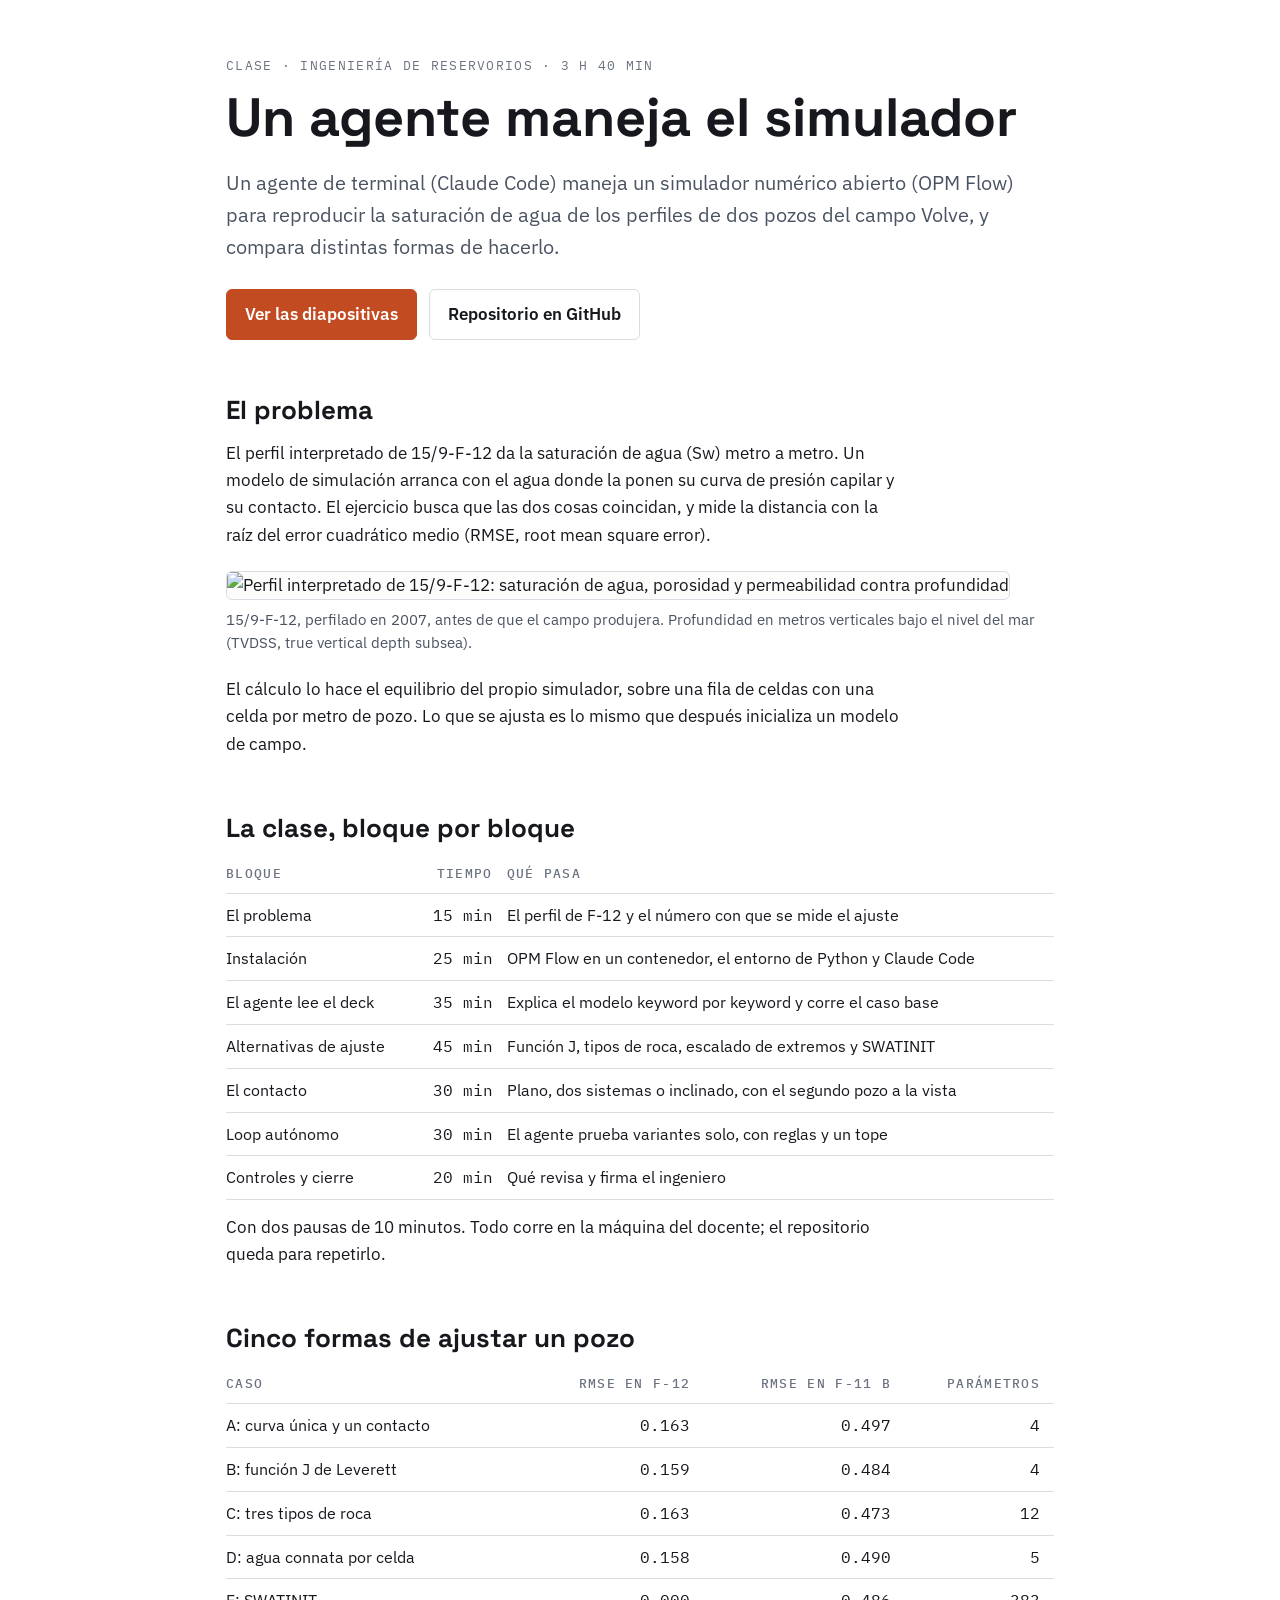
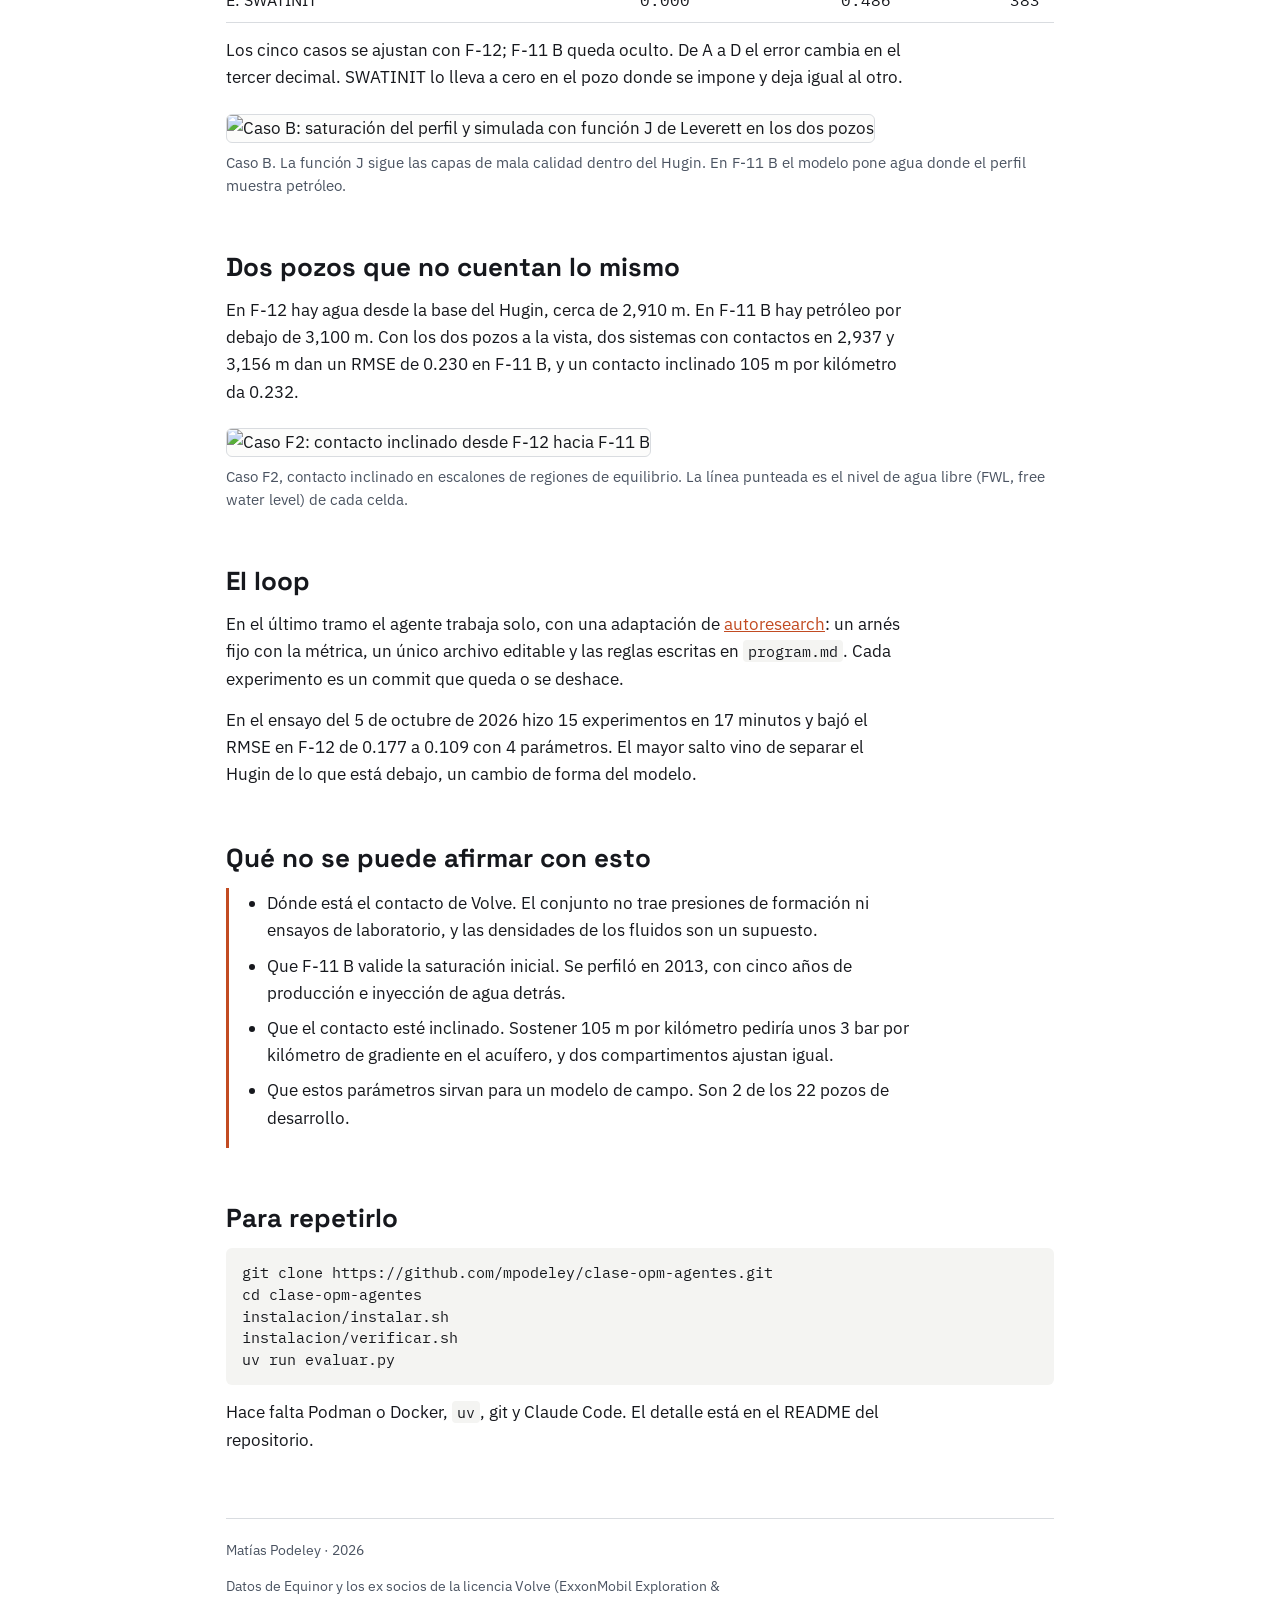
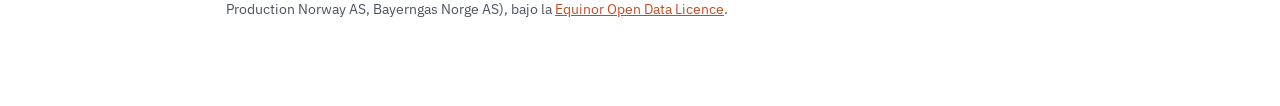
==== web/index.html @ b0672e49 "Class material: fitting initial water saturation in OPM Flow with an agent Pipeline (logs -> deck ->" ====
<!doctype html>
<html lang="es">
<head>
<meta charset="utf-8">
<meta name="viewport" content="width=device-width, initial-scale=1">
<title>Simulación numérica con agentes — OPM Flow sobre Volve</title>
<meta name="description" content="Clase de 3 h 40 min para ingenieros de reservorios: un agente de terminal maneja OPM Flow para reproducir la saturación de agua de dos pozos de Volve.">
<link rel="preconnect" href="https://fonts.googleapis.com">
<link rel="preconnect" href="https://fonts.gstatic.com" crossorigin>
<link href="https://fonts.googleapis.com/css2?family=IBM+Plex+Mono:wght@400;500&family=IBM+Plex+Sans:wght@400;600&family=Space+Grotesk:wght@500;700&display=swap" rel="stylesheet">
<style>
:root {
  --bg: #ffffff; --panel: #f4f4f2; --border: #d9dce0; --text: #16181d; --muted: #4a5361;
  --faint: #6b7280; --primary: #c24b22; --blue: #1f6a9b;
}
@media (prefers-color-scheme: dark) {
  :root:not([data-theme="light"]) {
    --bg: #0f1012; --panel: #1a1c20; --border: #2c3036; --text: #f4f4f2; --muted: #b4bac4;
    --faint: #8a919c; --primary: #ff9576; --blue: #7db8de;
  }
}
* { box-sizing: border-box; }
body { margin: 0; background: var(--bg); color: var(--text); font: 17px/1.6 "IBM Plex Sans", system-ui, sans-serif; }
main { max-width: 860px; margin: 0 auto; padding: 56px 16px 72px; }
h1, h2 { font-family: "Space Grotesk", system-ui, sans-serif; line-height: 1.15; }
h1 { font-size: clamp(34px, 6vw, 54px); margin: 10px 0 18px; }
h2 { font-size: 26px; margin: 56px 0 14px; }
p { margin: 0 0 14px; max-width: 68ch; }
a { color: var(--primary); }
.kicker, th, .meta { font-family: "IBM Plex Mono", monospace; font-size: 13px; letter-spacing: 0.1em; text-transform: uppercase; color: var(--faint); }
.lead { font-size: 20px; color: var(--muted); }
.actions { display: flex; flex-wrap: wrap; gap: 12px; margin: 26px 0 0; }
.actions a { padding: 11px 18px; border: 1px solid var(--border); border-radius: 6px; text-decoration: none; color: var(--text); font-weight: 600; }
.actions a.main { background: var(--primary); border-color: var(--primary); color: var(--bg); }
.scroll { overflow-x: auto; }
table { border-collapse: collapse; width: 100%; font-size: 15.5px; margin: 6px 0 14px; }
th { text-align: left; font-weight: 500; padding: 0 14px 8px 0; border-bottom: 1px solid var(--border); white-space: nowrap; }
td { padding: 9px 14px 9px 0; border-bottom: 1px solid var(--border); vertical-align: top; }
td.n, th.n { text-align: right; font-family: "IBM Plex Mono", monospace; font-variant-numeric: tabular-nums; }
figure { margin: 22px 0; }
figure img { width: 100%; height: auto; border: 1px solid var(--border); border-radius: 6px; background: #fcfcfb; }
figcaption { font-size: 14.5px; color: var(--muted); margin-top: 8px; }
ul { padding-left: 20px; margin: 0 0 14px; max-width: 68ch; }
li { margin-bottom: 8px; }
code { font-family: "IBM Plex Mono", monospace; font-size: 0.9em; background: var(--panel); padding: 1px 5px; border-radius: 4px; }
pre { background: var(--panel); padding: 14px 16px; border-radius: 6px; overflow-x: auto; font: 14.5px/1.5 "IBM Plex Mono", monospace; }
.limit { border-left: 3px solid var(--primary); padding: 2px 0 2px 18px; }
footer { margin-top: 64px; padding-top: 20px; border-top: 1px solid var(--border); font-size: 14px; color: var(--muted); }
</style>
</head>
<body>
<main>
  <div class="kicker">Clase · ingeniería de reservorios · 3 h 40 min</div>
  <h1>Un agente maneja el simulador</h1>
  <p class="lead">Un agente de terminal (Claude Code) maneja un simulador numérico abierto (OPM Flow) para reproducir la saturación de agua de los perfiles de dos pozos del campo Volve, y compara distintas formas de hacerlo.</p>
  <div class="actions">
    <a class="main" href="clase.html">Ver las diapositivas</a>
    <a href="https://github.com/mpodeley/clase-opm-agentes">Repositorio en GitHub</a>
  </div>

  <h2>El problema</h2>
  <p>El perfil interpretado de 15/9-F-12 da la saturación de agua (Sw) metro a metro. Un modelo de simulación arranca con el agua donde la ponen su curva de presión capilar y su contacto. El ejercicio busca que las dos cosas coincidan, y mide la distancia con la raíz del error cuadrático medio (RMSE, root mean square error).</p>
  <figure>
    <img src="img/perfil-f12.png" alt="Perfil interpretado de 15/9-F-12: saturación de agua, porosidad y permeabilidad contra profundidad">
    <figcaption>15/9-F-12, perfilado en 2007, antes de que el campo produjera. Profundidad en metros verticales bajo el nivel del mar (TVDSS, true vertical depth subsea).</figcaption>
  </figure>
  <p>El cálculo lo hace el equilibrio del propio simulador, sobre una fila de celdas con una celda por metro de pozo. Lo que se ajusta es lo mismo que después inicializa un modelo de campo.</p>

  <h2>La clase, bloque por bloque</h2>
  <div class="scroll">
  <table>
    <tr><th>Bloque</th><th class="n">Tiempo</th><th>Qué pasa</th></tr>
    <tr><td>El problema</td><td class="n">15 min</td><td>El perfil de F-12 y el número con que se mide el ajuste</td></tr>
    <tr><td>Instalación</td><td class="n">25 min</td><td>OPM Flow en un contenedor, el entorno de Python y Claude Code</td></tr>
    <tr><td>El agente lee el deck</td><td class="n">35 min</td><td>Explica el modelo keyword por keyword y corre el caso base</td></tr>
    <tr><td>Alternativas de ajuste</td><td class="n">45 min</td><td>Función J, tipos de roca, escalado de extremos y SWATINIT</td></tr>
    <tr><td>El contacto</td><td class="n">30 min</td><td>Plano, dos sistemas o inclinado, con el segundo pozo a la vista</td></tr>
    <tr><td>Loop autónomo</td><td class="n">30 min</td><td>El agente prueba variantes solo, con reglas y un tope</td></tr>
    <tr><td>Controles y cierre</td><td class="n">20 min</td><td>Qué revisa y firma el ingeniero</td></tr>
  </table>
  </div>
  <p>Con dos pausas de 10 minutos. Todo corre en la máquina del docente; el repositorio queda para repetirlo.</p>

  <h2>Cinco formas de ajustar un pozo</h2>
  <div class="scroll">
  <table>
    <tr><th>Caso</th><th class="n">RMSE en F-12</th><th class="n">RMSE en F-11 B</th><th class="n">Parámetros</th></tr>
    <tr><td>A: curva única y un contacto</td><td class="n">0.163</td><td class="n">0.497</td><td class="n">4</td></tr>
    <tr><td>B: función J de Leverett</td><td class="n">0.159</td><td class="n">0.484</td><td class="n">4</td></tr>
    <tr><td>C: tres tipos de roca</td><td class="n">0.163</td><td class="n">0.473</td><td class="n">12</td></tr>
    <tr><td>D: agua connata por celda</td><td class="n">0.158</td><td class="n">0.490</td><td class="n">5</td></tr>
    <tr><td>E: SWATINIT</td><td class="n">0.000</td><td class="n">0.486</td><td class="n">383</td></tr>
  </table>
  </div>
  <p>Los cinco casos se ajustan con F-12; F-11 B queda oculto. De A a D el error cambia en el tercer decimal. SWATINIT lo lleva a cero en el pozo donde se impone y deja igual al otro.</p>
  <figure>
    <img src="img/caso-b.png" alt="Caso B: saturación del perfil y simulada con función J de Leverett en los dos pozos">
    <figcaption>Caso B. La función J sigue las capas de mala calidad dentro del Hugin. En F-11 B el modelo pone agua donde el perfil muestra petróleo.</figcaption>
  </figure>

  <h2>Dos pozos que no cuentan lo mismo</h2>
  <p>En F-12 hay agua desde la base del Hugin, cerca de 2,910 m. En F-11 B hay petróleo por debajo de 3,100 m. Con los dos pozos a la vista, dos sistemas con contactos en 2,937 y 3,156 m dan un RMSE de 0.230 en F-11 B, y un contacto inclinado 105 m por kilómetro da 0.232.</p>
  <figure>
    <img src="img/caso-f2.png" alt="Caso F2: contacto inclinado desde F-12 hacia F-11 B">
    <figcaption>Caso F2, contacto inclinado en escalones de regiones de equilibrio. La línea punteada es el nivel de agua libre (FWL, free water level) de cada celda.</figcaption>
  </figure>

  <h2>El loop</h2>
  <p>En el último tramo el agente trabaja solo, con una adaptación de <a href="https://github.com/karpathy/autoresearch">autoresearch</a>: un arnés fijo con la métrica, un único archivo editable y las reglas escritas en <code>program.md</code>. Cada experimento es un commit que queda o se deshace.</p>
  <p>En el ensayo del 5 de octubre de 2026 hizo 15 experimentos en 17 minutos y bajó el RMSE en F-12 de 0.177 a 0.109 con 4 parámetros. El mayor salto vino de separar el Hugin de lo que está debajo, un cambio de forma del modelo.</p>

  <h2>Qué no se puede afirmar con esto</h2>
  <div class="limit">
  <ul>
    <li>Dónde está el contacto de Volve. El conjunto no trae presiones de formación ni ensayos de laboratorio, y las densidades de los fluidos son un supuesto.</li>
    <li>Que F-11 B valide la saturación inicial. Se perfiló en 2013, con cinco años de producción e inyección de agua detrás.</li>
    <li>Que el contacto esté inclinado. Sostener 105 m por kilómetro pediría unos 3 bar por kilómetro de gradiente en el acuífero, y dos compartimentos ajustan igual.</li>
    <li>Que estos parámetros sirvan para un modelo de campo. Son 2 de los 22 pozos de desarrollo.</li>
  </ul>
  </div>

  <h2>Para repetirlo</h2>
<pre>git clone https://github.com/mpodeley/clase-opm-agentes.git
cd clase-opm-agentes
instalacion/instalar.sh
instalacion/verificar.sh
uv run evaluar.py</pre>
  <p>Hace falta Podman o Docker, <code>uv</code>, git y Claude Code. El detalle está en el README del repositorio.</p>

  <footer>
    <p>Matías Podeley · 2026</p>
    <p>Datos de Equinor y los ex socios de la licencia Volve (ExxonMobil Exploration &amp; Production Norway AS, Bayerngas Norge AS), bajo la <a href="https://cdn.equinor.com/files/h61q9gi9/global/de6532f6134b9a953f6c41bac47a0c055a3712d3.pdf">Equinor Open Data Licence</a>.</p>
  </footer>
</main>
</body>
</html>
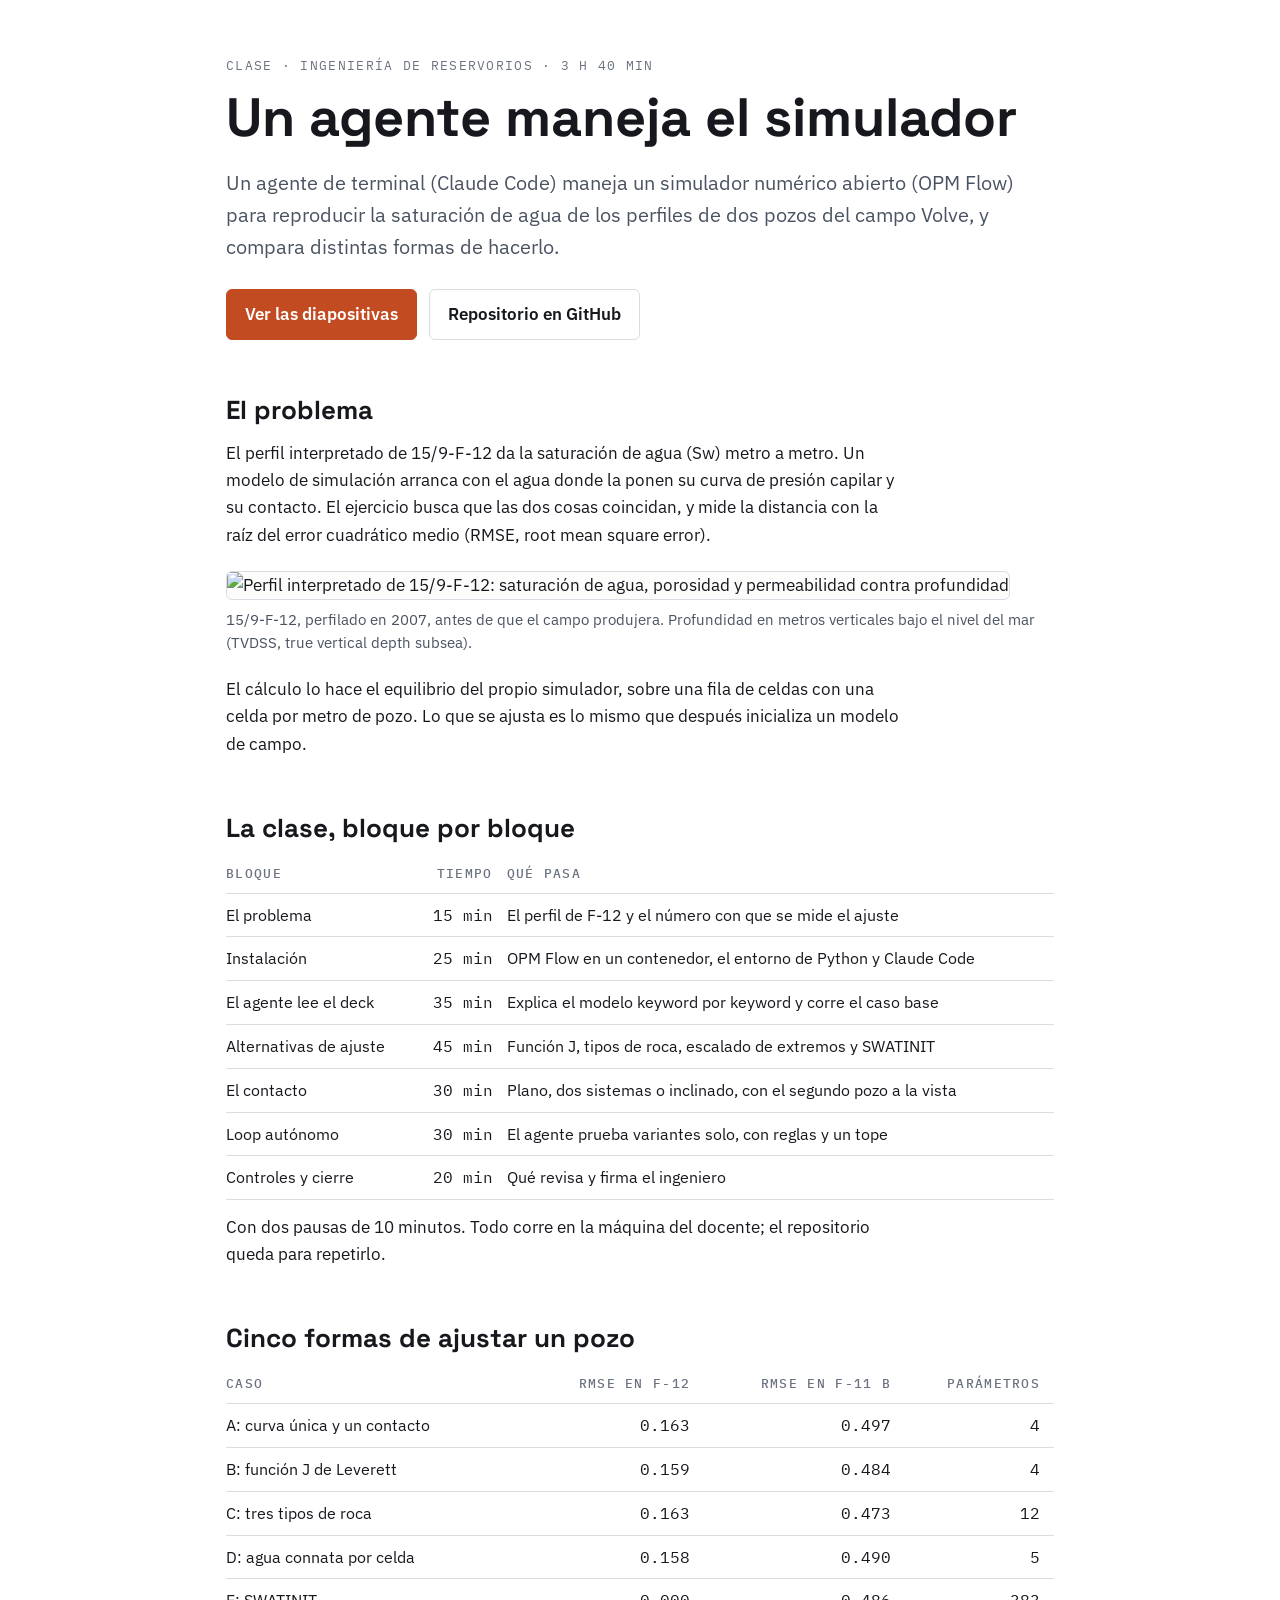
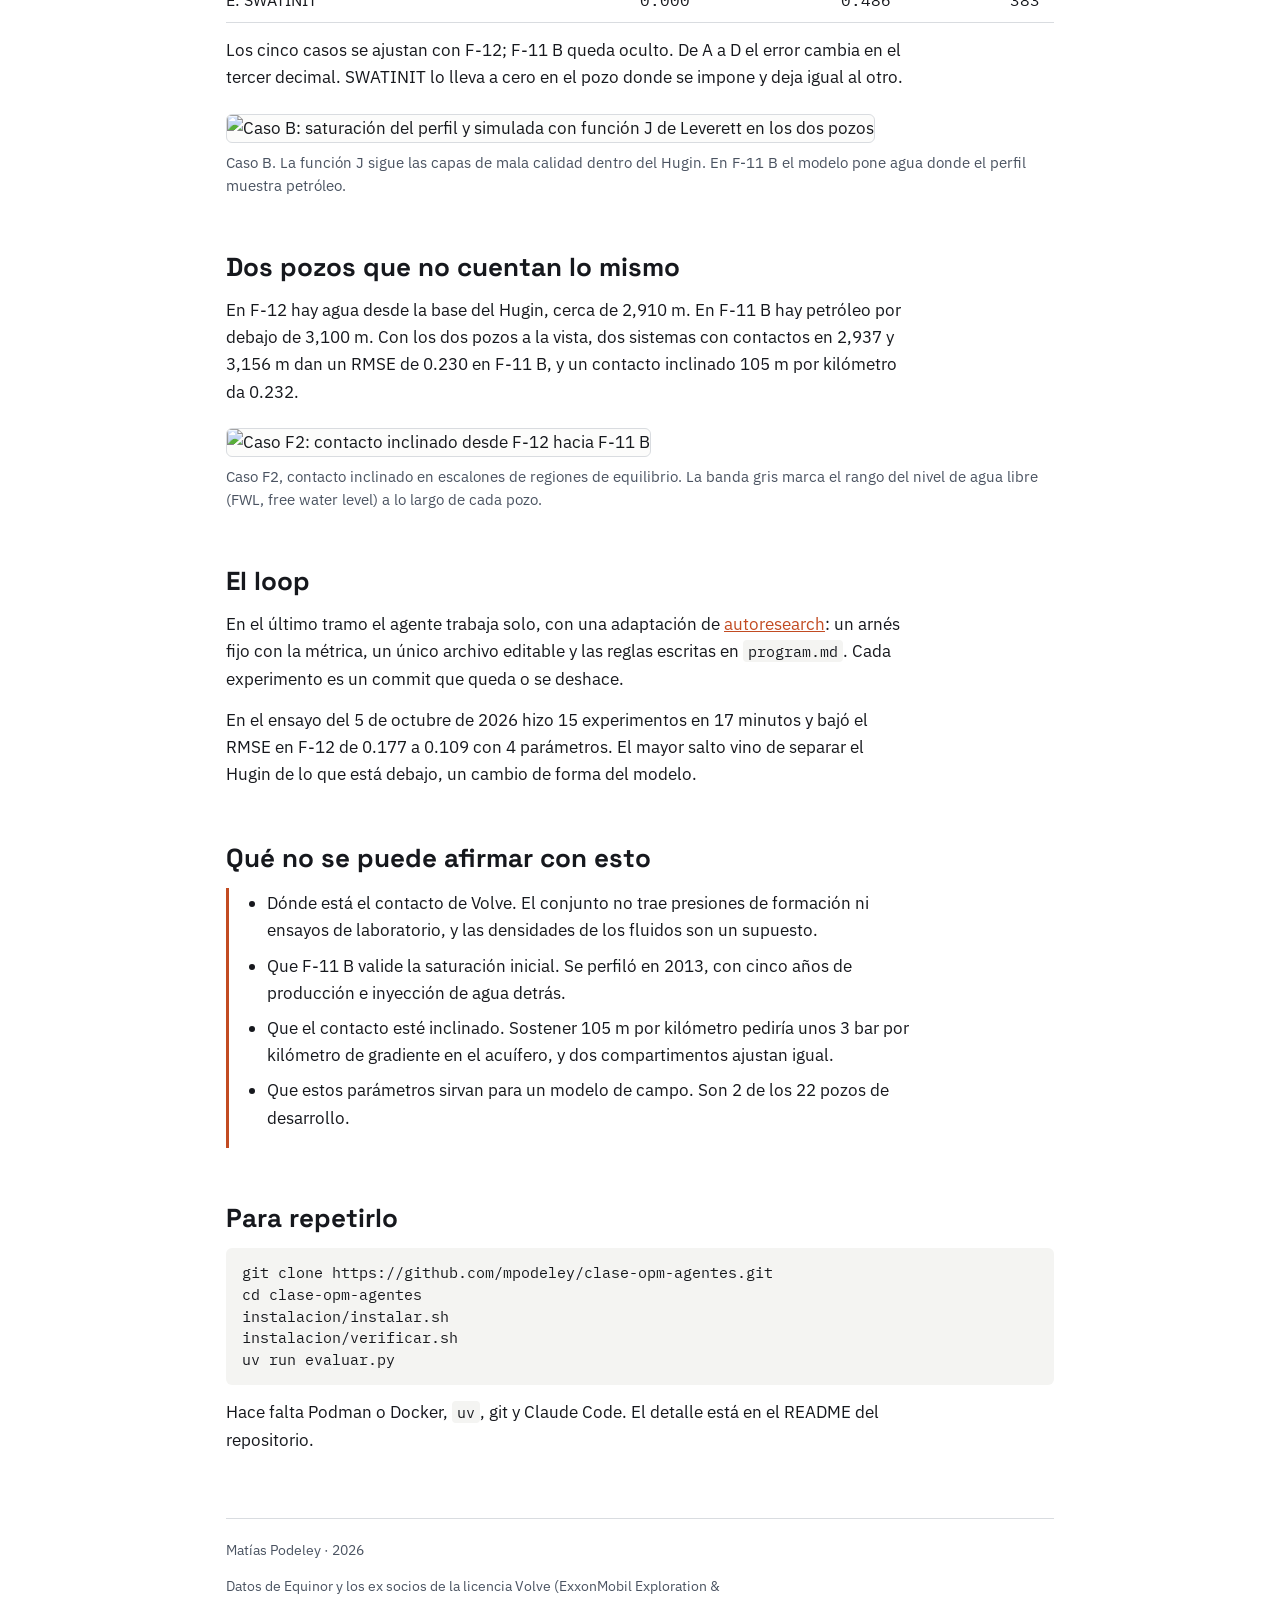
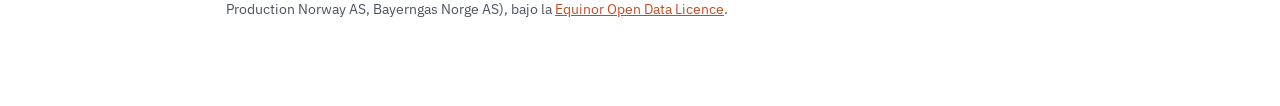
==== commit 3a8138fb: "Plot F-11 B as a vertical depth track, like F-12 Co-Authored-By: Claude Opus 5.5 <noreply@anthropic." ====
--- a/web/index.html
+++ b/web/index.html
@@ -102,7 +102,7 @@
   <p>En F-12 hay agua desde la base del Hugin, cerca de 2,910 m. En F-11 B hay petróleo por debajo de 3,100 m. Con los dos pozos a la vista, dos sistemas con contactos en 2,937 y 3,156 m dan un RMSE de 0.230 en F-11 B, y un contacto inclinado 105 m por kilómetro da 0.232.</p>
   <figure>
     <img src="img/caso-f2.png" alt="Caso F2: contacto inclinado desde F-12 hacia F-11 B">
-    <figcaption>Caso F2, contacto inclinado en escalones de regiones de equilibrio. La línea punteada es el nivel de agua libre (FWL, free water level) de cada celda.</figcaption>
+    <figcaption>Caso F2, contacto inclinado en escalones de regiones de equilibrio. La banda gris marca el rango del nivel de agua libre (FWL, free water level) a lo largo de cada pozo.</figcaption>
   </figure>
 
   <h2>El loop</h2>
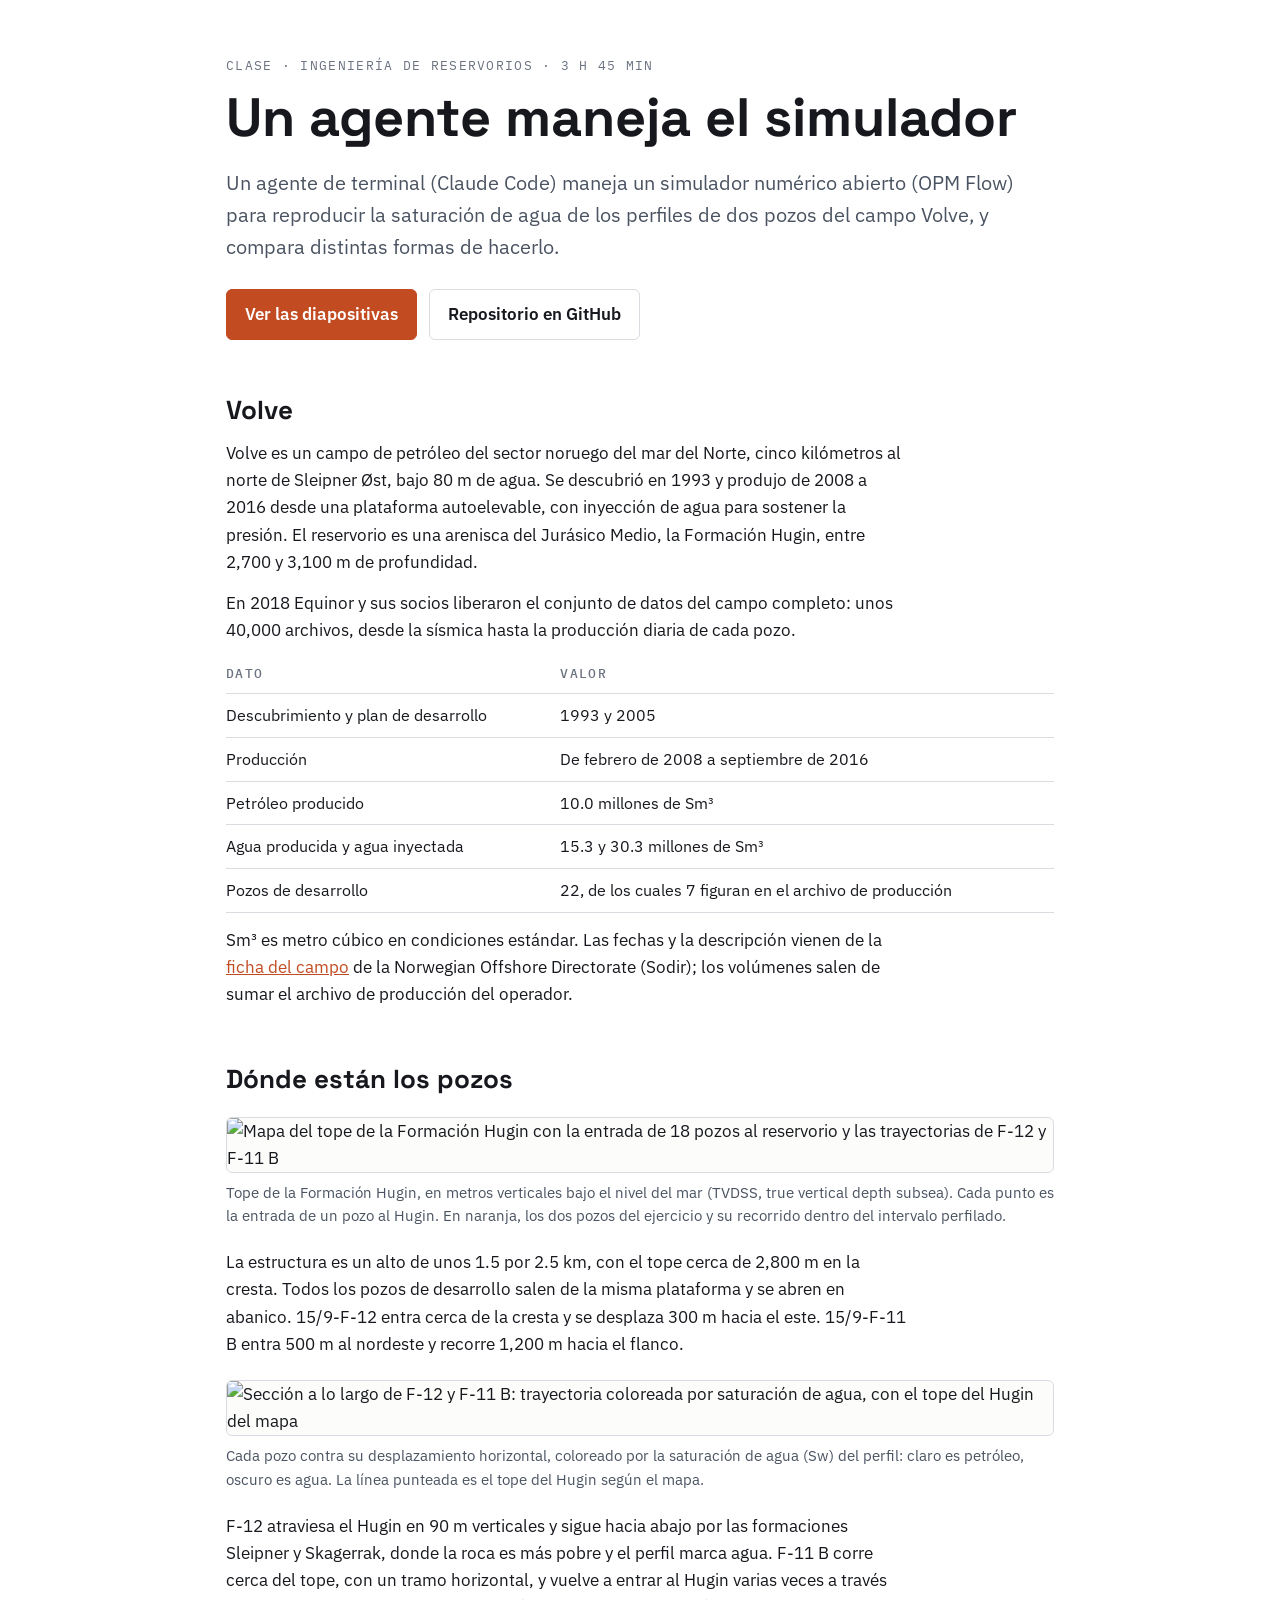
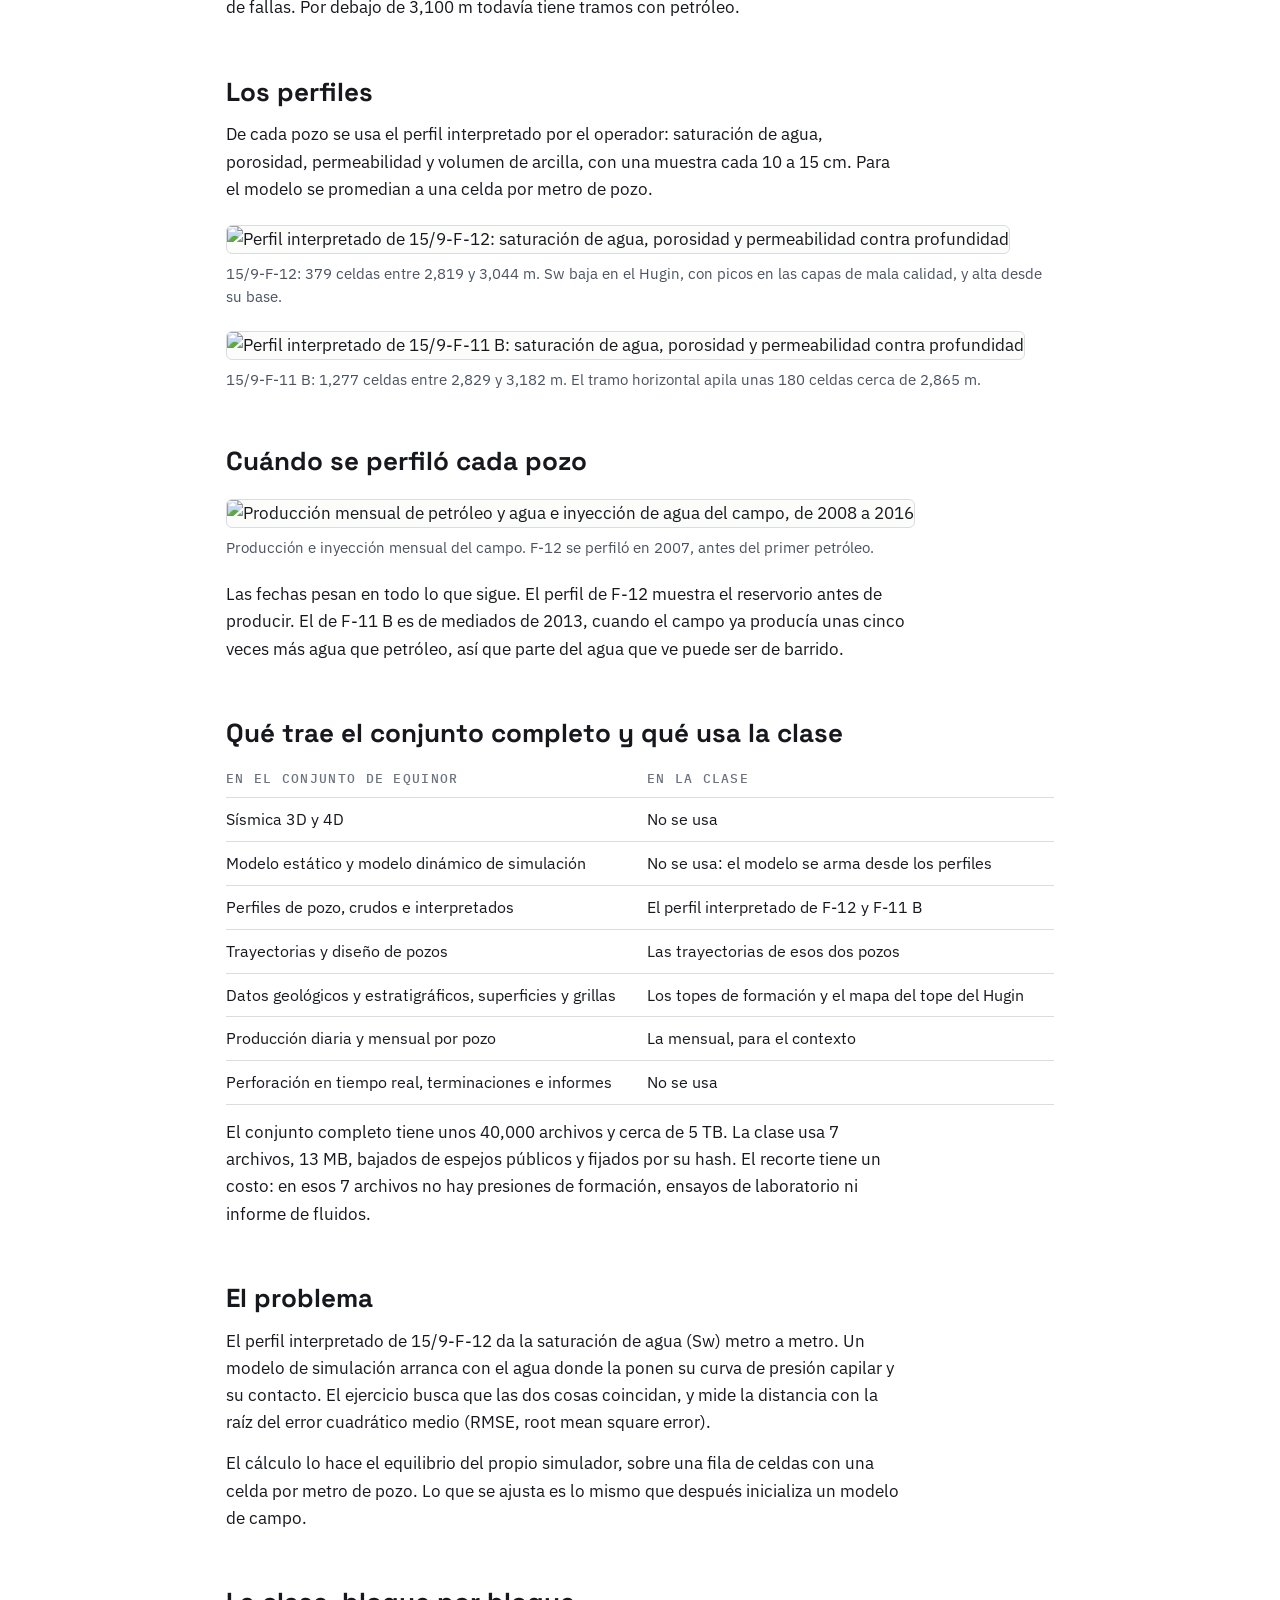
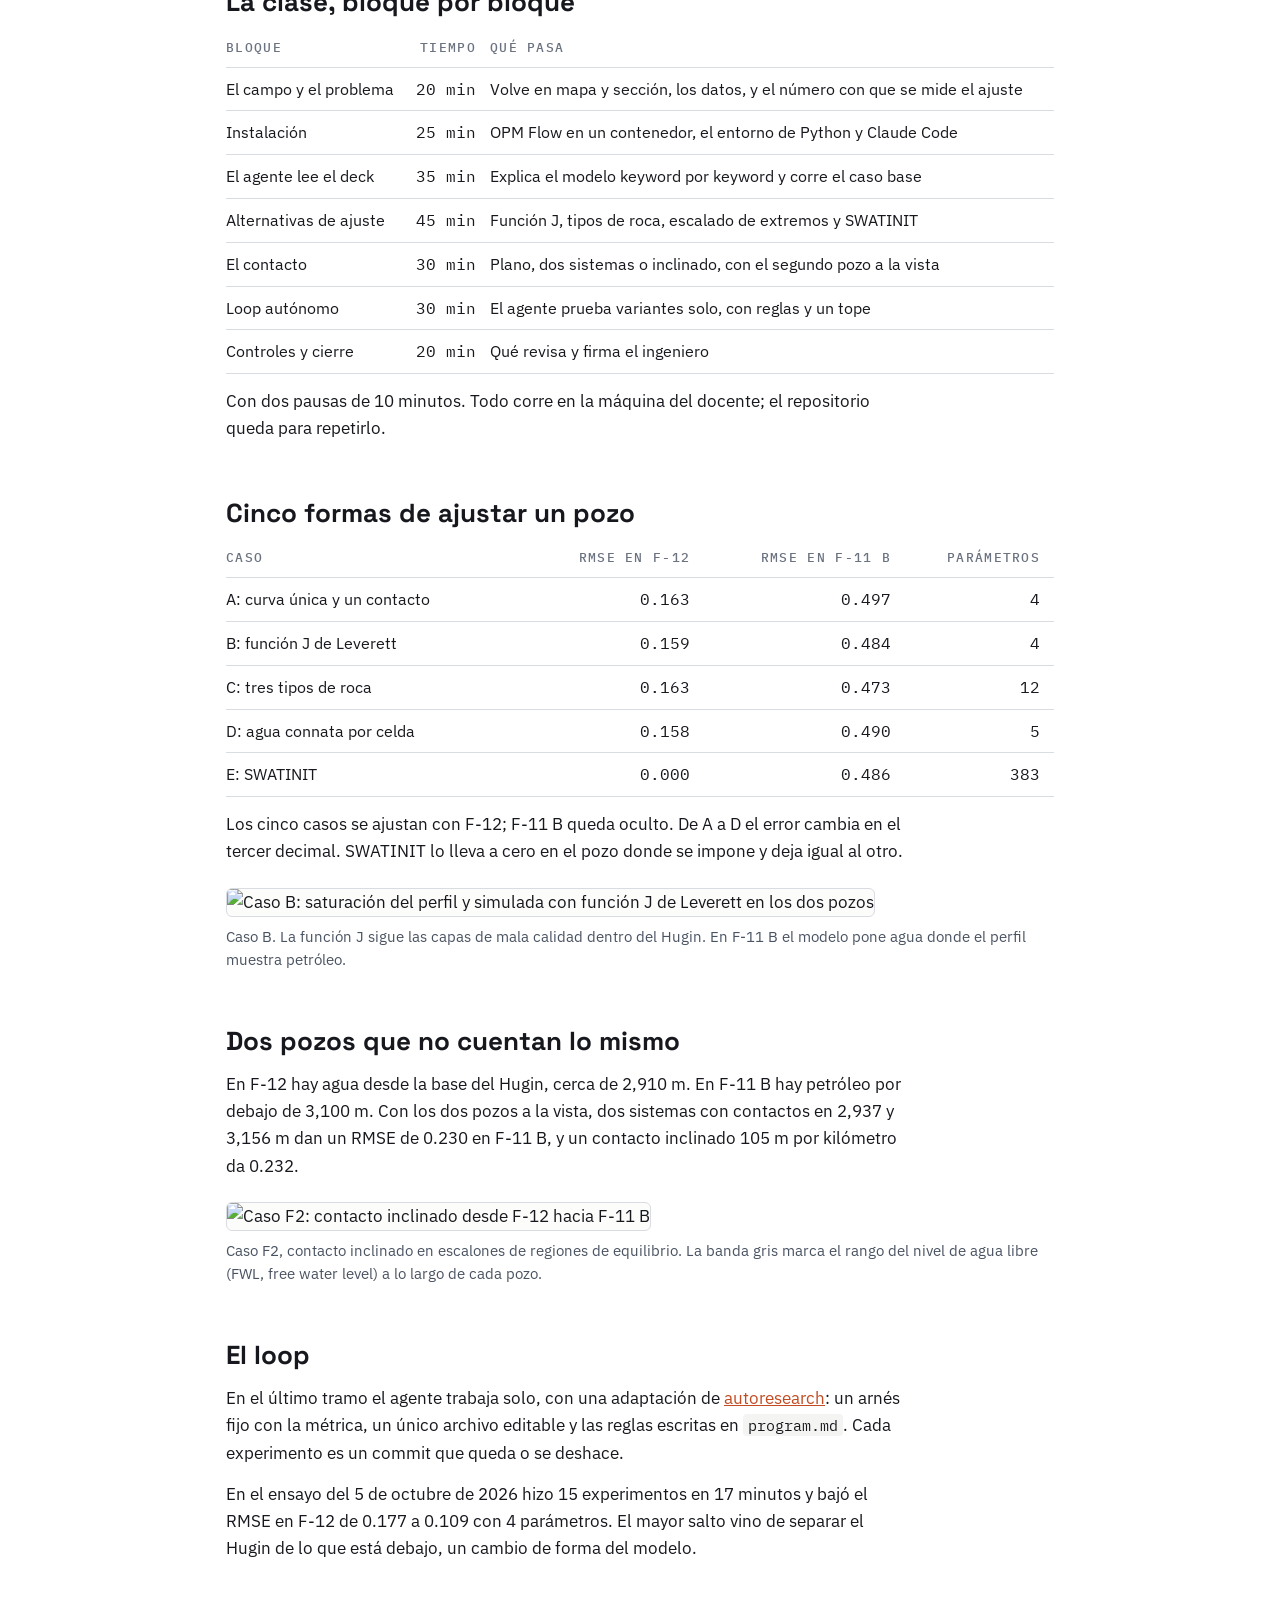
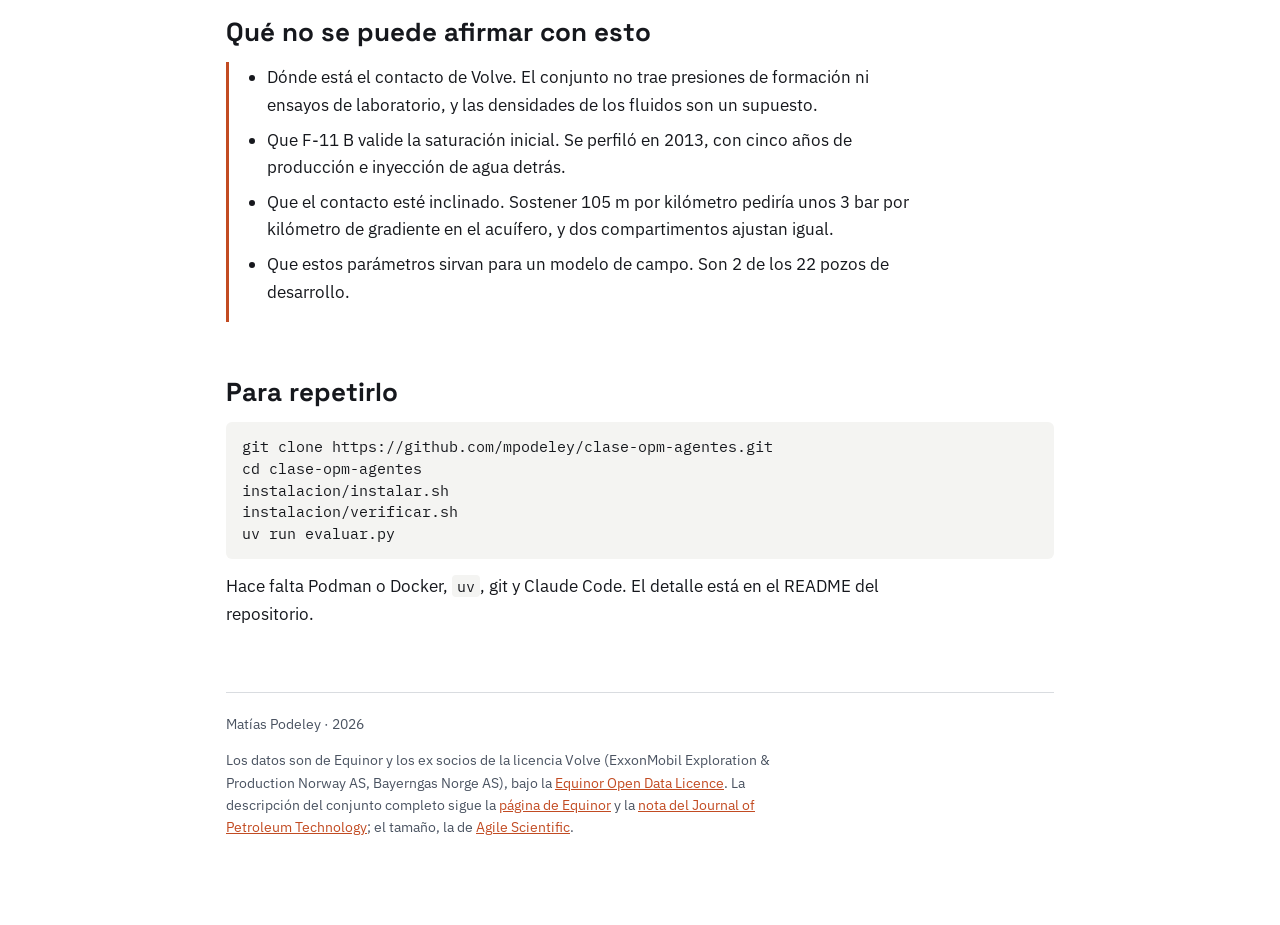
==== commit 69378350: "Add a Volve introduction: map, well sections, logs, production and data inventory Co-Authored-By: Cl" ====
--- a/web/index.html
+++ b/web/index.html
@@ -4,7 +4,7 @@
 <meta charset="utf-8">
 <meta name="viewport" content="width=device-width, initial-scale=1">
 <title>Simulación numérica con agentes — OPM Flow sobre Volve</title>
-<meta name="description" content="Clase de 3 h 40 min para ingenieros de reservorios: un agente de terminal maneja OPM Flow para reproducir la saturación de agua de dos pozos de Volve.">
+<meta name="description" content="Clase de 3 h 45 min para ingenieros de reservorios: un agente de terminal maneja OPM Flow para reproducir la saturación de agua de dos pozos de Volve.">
 <link rel="preconnect" href="https://fonts.googleapis.com">
 <link rel="preconnect" href="https://fonts.gstatic.com" crossorigin>
 <link href="https://fonts.googleapis.com/css2?family=IBM+Plex+Mono:wght@400;500&family=IBM+Plex+Sans:wght@400;600&family=Space+Grotesk:wght@500;700&display=swap" rel="stylesheet">
@@ -50,7 +50,7 @@
 </head>
 <body>
 <main>
-  <div class="kicker">Clase · ingeniería de reservorios · 3 h 40 min</div>
+  <div class="kicker">Clase · ingeniería de reservorios · 3 h 45 min</div>
   <h1>Un agente maneja el simulador</h1>
   <p class="lead">Un agente de terminal (Claude Code) maneja un simulador numérico abierto (OPM Flow) para reproducir la saturación de agua de los perfiles de dos pozos del campo Volve, y compara distintas formas de hacerlo.</p>
   <div class="actions">
@@ -58,19 +58,75 @@
     <a href="https://github.com/mpodeley/clase-opm-agentes">Repositorio en GitHub</a>
   </div>
 
+  <h2>Volve</h2>
+  <p>Volve es un campo de petróleo del sector noruego del mar del Norte, cinco kilómetros al norte de Sleipner Øst, bajo 80 m de agua. Se descubrió en 1993 y produjo de 2008 a 2016 desde una plataforma autoelevable, con inyección de agua para sostener la presión. El reservorio es una arenisca del Jurásico Medio, la Formación Hugin, entre 2,700 y 3,100 m de profundidad.</p>
+  <p>En 2018 Equinor y sus socios liberaron el conjunto de datos del campo completo: unos 40,000 archivos, desde la sísmica hasta la producción diaria de cada pozo.</p>
+  <div class="scroll">
+  <table>
+    <tr><th>Dato</th><th>Valor</th></tr>
+    <tr><td>Descubrimiento y plan de desarrollo</td><td>1993 y 2005</td></tr>
+    <tr><td>Producción</td><td>De febrero de 2008 a septiembre de 2016</td></tr>
+    <tr><td>Petróleo producido</td><td>10.0 millones de Sm³</td></tr>
+    <tr><td>Agua producida y agua inyectada</td><td>15.3 y 30.3 millones de Sm³</td></tr>
+    <tr><td>Pozos de desarrollo</td><td>22, de los cuales 7 figuran en el archivo de producción</td></tr>
+  </table>
+  </div>
+  <p>Sm³ es metro cúbico en condiciones estándar. Las fechas y la descripción vienen de la <a href="https://factpages.sodir.no/en/field/pageview/all/3420717">ficha del campo</a> de la Norwegian Offshore Directorate (Sodir); los volúmenes salen de sumar el archivo de producción del operador.</p>
+
+  <h2>Dónde están los pozos</h2>
+  <figure>
+    <img src="img/mapa-hugin.png" alt="Mapa del tope de la Formación Hugin con la entrada de 18 pozos al reservorio y las trayectorias de F-12 y F-11 B">
+    <figcaption>Tope de la Formación Hugin, en metros verticales bajo el nivel del mar (TVDSS, true vertical depth subsea). Cada punto es la entrada de un pozo al Hugin. En naranja, los dos pozos del ejercicio y su recorrido dentro del intervalo perfilado.</figcaption>
+  </figure>
+  <p>La estructura es un alto de unos 1.5 por 2.5 km, con el tope cerca de 2,800 m en la cresta. Todos los pozos de desarrollo salen de la misma plataforma y se abren en abanico. 15/9-F-12 entra cerca de la cresta y se desplaza 300 m hacia el este. 15/9-F-11 B entra 500 m al nordeste y recorre 1,200 m hacia el flanco.</p>
+  <figure>
+    <img src="img/secciones.png" alt="Sección a lo largo de F-12 y F-11 B: trayectoria coloreada por saturación de agua, con el tope del Hugin del mapa">
+    <figcaption>Cada pozo contra su desplazamiento horizontal, coloreado por la saturación de agua (Sw) del perfil: claro es petróleo, oscuro es agua. La línea punteada es el tope del Hugin según el mapa.</figcaption>
+  </figure>
+  <p>F-12 atraviesa el Hugin en 90 m verticales y sigue hacia abajo por las formaciones Sleipner y Skagerrak, donde la roca es más pobre y el perfil marca agua. F-11 B corre cerca del tope, con un tramo horizontal, y vuelve a entrar al Hugin varias veces a través de fallas. Por debajo de 3,100 m todavía tiene tramos con petróleo.</p>
+
+  <h2>Los perfiles</h2>
+  <p>De cada pozo se usa el perfil interpretado por el operador: saturación de agua, porosidad, permeabilidad y volumen de arcilla, con una muestra cada 10 a 15 cm. Para el modelo se promedian a una celda por metro de pozo.</p>
+  <figure>
+    <img src="img/perfil-f12.png" alt="Perfil interpretado de 15/9-F-12: saturación de agua, porosidad y permeabilidad contra profundidad">
+    <figcaption>15/9-F-12: 379 celdas entre 2,819 y 3,044 m. Sw baja en el Hugin, con picos en las capas de mala calidad, y alta desde su base.</figcaption>
+  </figure>
+  <figure>
+    <img src="img/perfil-f11b.png" alt="Perfil interpretado de 15/9-F-11 B: saturación de agua, porosidad y permeabilidad contra profundidad">
+    <figcaption>15/9-F-11 B: 1,277 celdas entre 2,829 y 3,182 m. El tramo horizontal apila unas 180 celdas cerca de 2,865 m.</figcaption>
+  </figure>
+
+  <h2>Cuándo se perfiló cada pozo</h2>
+  <figure>
+    <img src="img/produccion.png" alt="Producción mensual de petróleo y agua e inyección de agua del campo, de 2008 a 2016">
+    <figcaption>Producción e inyección mensual del campo. F-12 se perfiló en 2007, antes del primer petróleo.</figcaption>
+  </figure>
+  <p>Las fechas pesan en todo lo que sigue. El perfil de F-12 muestra el reservorio antes de producir. El de F-11 B es de mediados de 2013, cuando el campo ya producía unas cinco veces más agua que petróleo, así que parte del agua que ve puede ser de barrido.</p>
+
+  <h2>Qué trae el conjunto completo y qué usa la clase</h2>
+  <div class="scroll">
+  <table>
+    <tr><th>En el conjunto de Equinor</th><th>En la clase</th></tr>
+    <tr><td>Sísmica 3D y 4D</td><td>No se usa</td></tr>
+    <tr><td>Modelo estático y modelo dinámico de simulación</td><td>No se usa: el modelo se arma desde los perfiles</td></tr>
+    <tr><td>Perfiles de pozo, crudos e interpretados</td><td>El perfil interpretado de F-12 y F-11 B</td></tr>
+    <tr><td>Trayectorias y diseño de pozos</td><td>Las trayectorias de esos dos pozos</td></tr>
+    <tr><td>Datos geológicos y estratigráficos, superficies y grillas</td><td>Los topes de formación y el mapa del tope del Hugin</td></tr>
+    <tr><td>Producción diaria y mensual por pozo</td><td>La mensual, para el contexto</td></tr>
+    <tr><td>Perforación en tiempo real, terminaciones e informes</td><td>No se usa</td></tr>
+  </table>
+  </div>
+  <p>El conjunto completo tiene unos 40,000 archivos y cerca de 5 TB. La clase usa 7 archivos, 13 MB, bajados de espejos públicos y fijados por su hash. El recorte tiene un costo: en esos 7 archivos no hay presiones de formación, ensayos de laboratorio ni informe de fluidos.</p>
+
   <h2>El problema</h2>
   <p>El perfil interpretado de 15/9-F-12 da la saturación de agua (Sw) metro a metro. Un modelo de simulación arranca con el agua donde la ponen su curva de presión capilar y su contacto. El ejercicio busca que las dos cosas coincidan, y mide la distancia con la raíz del error cuadrático medio (RMSE, root mean square error).</p>
-  <figure>
-    <img src="img/perfil-f12.png" alt="Perfil interpretado de 15/9-F-12: saturación de agua, porosidad y permeabilidad contra profundidad">
-    <figcaption>15/9-F-12, perfilado en 2007, antes de que el campo produjera. Profundidad en metros verticales bajo el nivel del mar (TVDSS, true vertical depth subsea).</figcaption>
-  </figure>
   <p>El cálculo lo hace el equilibrio del propio simulador, sobre una fila de celdas con una celda por metro de pozo. Lo que se ajusta es lo mismo que después inicializa un modelo de campo.</p>
 
   <h2>La clase, bloque por bloque</h2>
   <div class="scroll">
   <table>
     <tr><th>Bloque</th><th class="n">Tiempo</th><th>Qué pasa</th></tr>
-    <tr><td>El problema</td><td class="n">15 min</td><td>El perfil de F-12 y el número con que se mide el ajuste</td></tr>
+    <tr><td>El campo y el problema</td><td class="n">20 min</td><td>Volve en mapa y sección, los datos, y el número con que se mide el ajuste</td></tr>
     <tr><td>Instalación</td><td class="n">25 min</td><td>OPM Flow en un contenedor, el entorno de Python y Claude Code</td></tr>
     <tr><td>El agente lee el deck</td><td class="n">35 min</td><td>Explica el modelo keyword por keyword y corre el caso base</td></tr>
     <tr><td>Alternativas de ajuste</td><td class="n">45 min</td><td>Función J, tipos de roca, escalado de extremos y SWATINIT</td></tr>
@@ -129,7 +185,7 @@
 
   <footer>
     <p>Matías Podeley · 2026</p>
-    <p>Datos de Equinor y los ex socios de la licencia Volve (ExxonMobil Exploration &amp; Production Norway AS, Bayerngas Norge AS), bajo la <a href="https://cdn.equinor.com/files/h61q9gi9/global/de6532f6134b9a953f6c41bac47a0c055a3712d3.pdf">Equinor Open Data Licence</a>.</p>
+    <p>Los datos son de Equinor y los ex socios de la licencia Volve (ExxonMobil Exploration &amp; Production Norway AS, Bayerngas Norge AS), bajo la <a href="https://cdn.equinor.com/files/h61q9gi9/global/de6532f6134b9a953f6c41bac47a0c055a3712d3.pdf">Equinor Open Data Licence</a>. La descripción del conjunto completo sigue la <a href="https://www.equinor.com/energy/volve-data-sharing">página de Equinor</a> y la <a href="https://jpt.spe.org/equinor-releases-subsurface-and-production-data-ncs-field">nota del Journal of Petroleum Technology</a>; el tamaño, la de <a href="https://agilescientific.com/blog/2018/6/17/big-open-data-or-is-it">Agile Scientific</a>.</p>
   </footer>
 </main>
 </body>
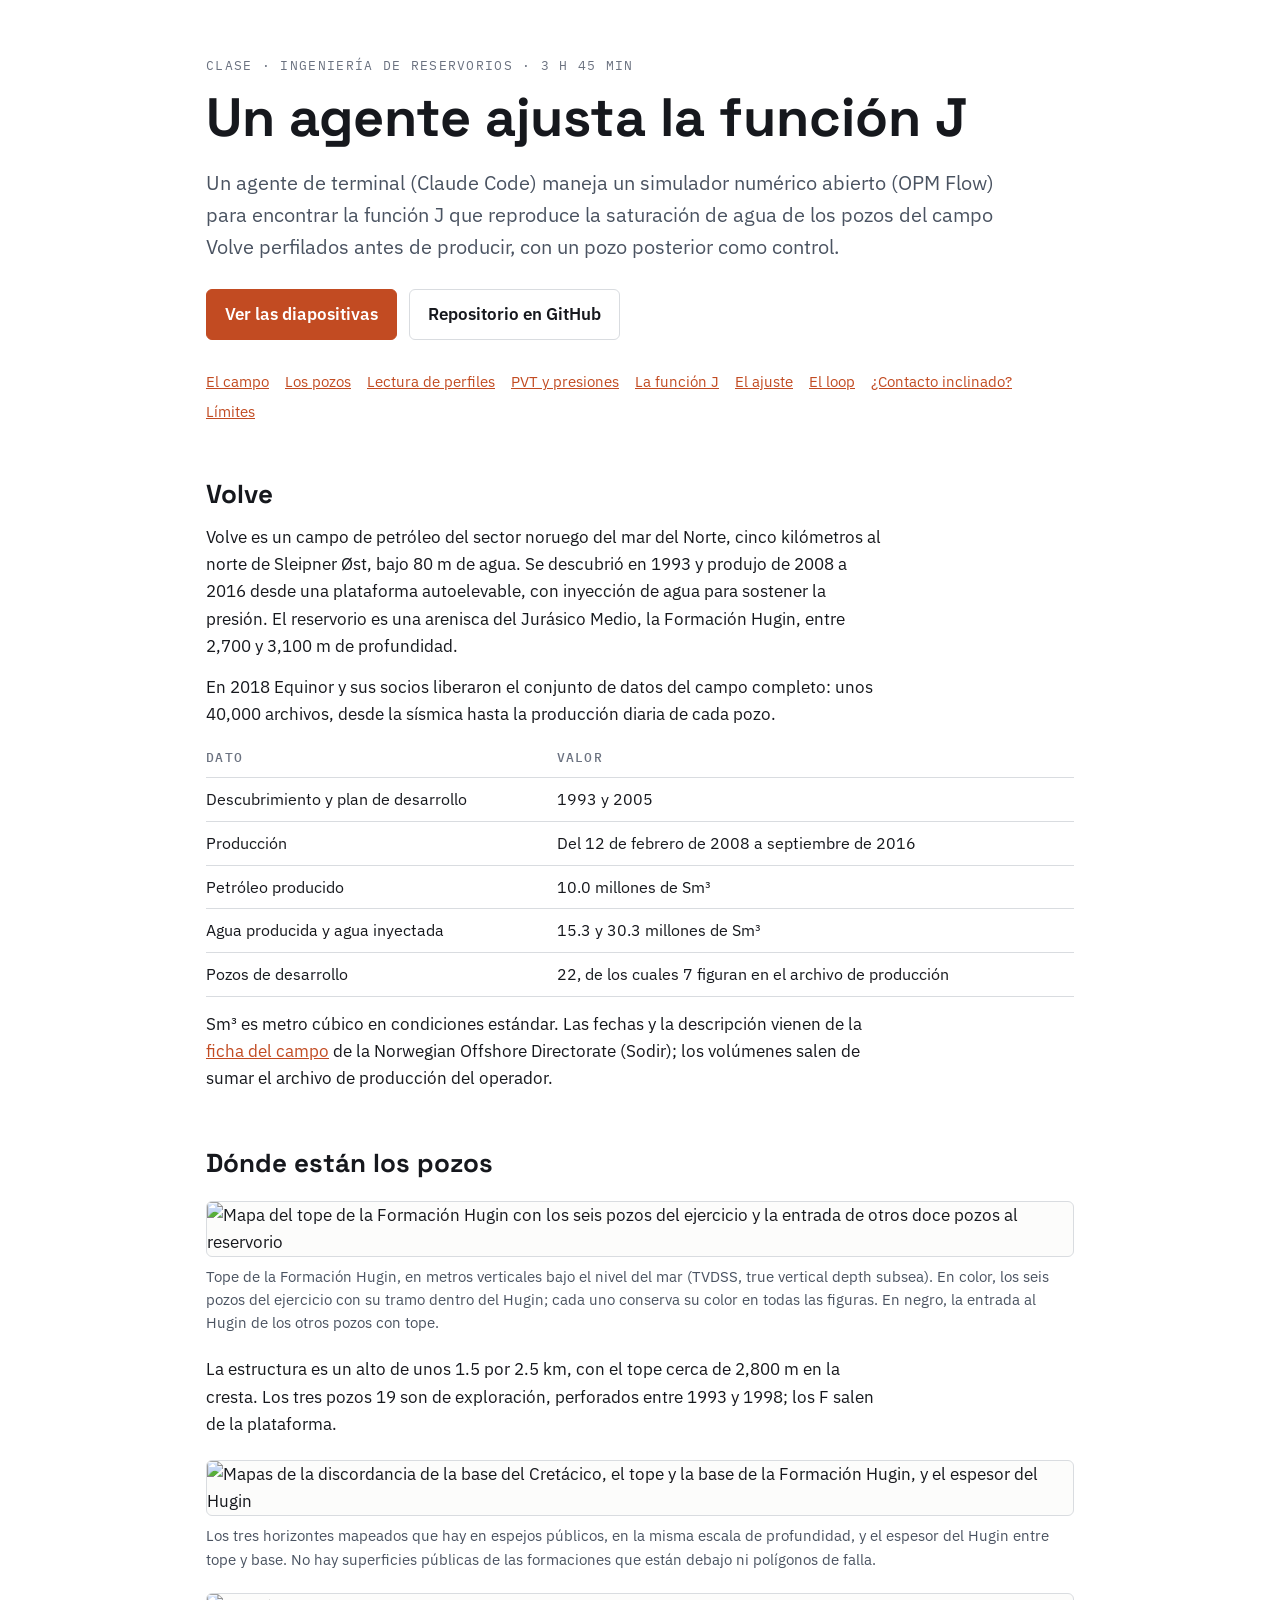
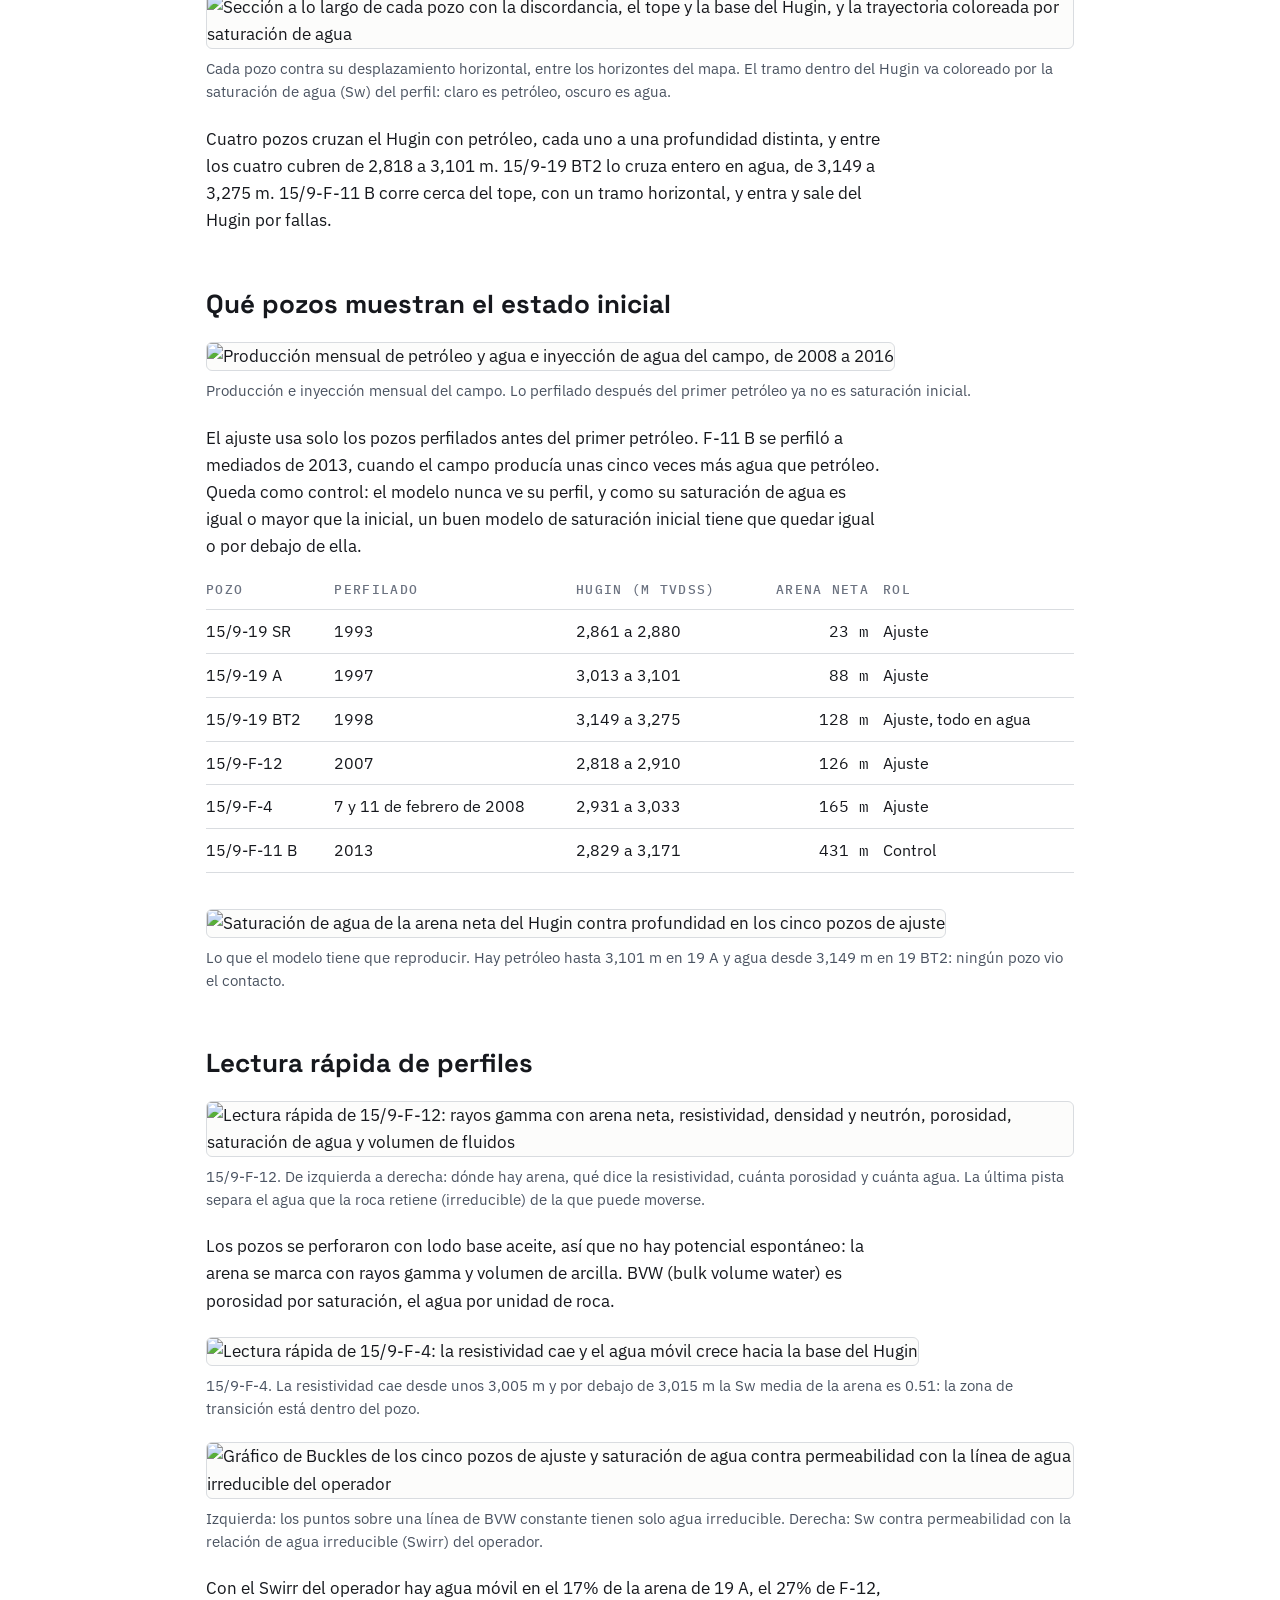
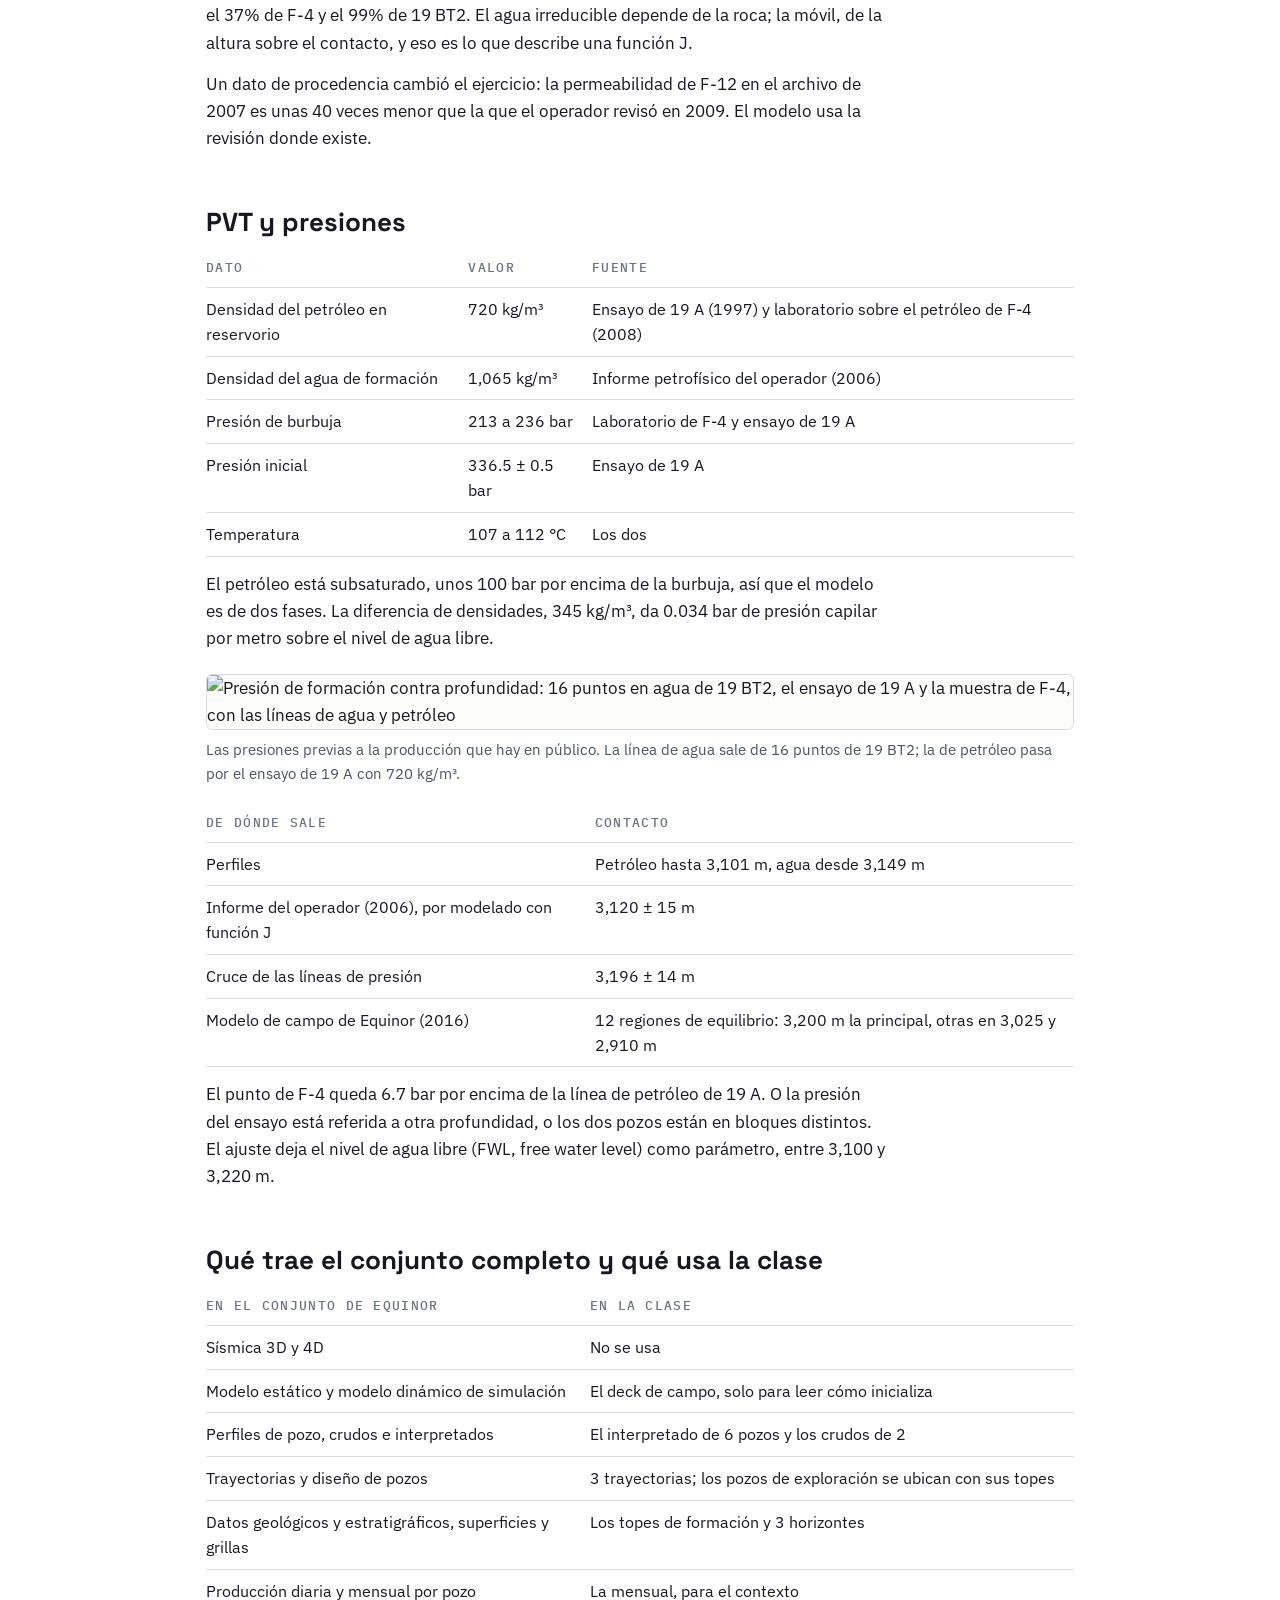
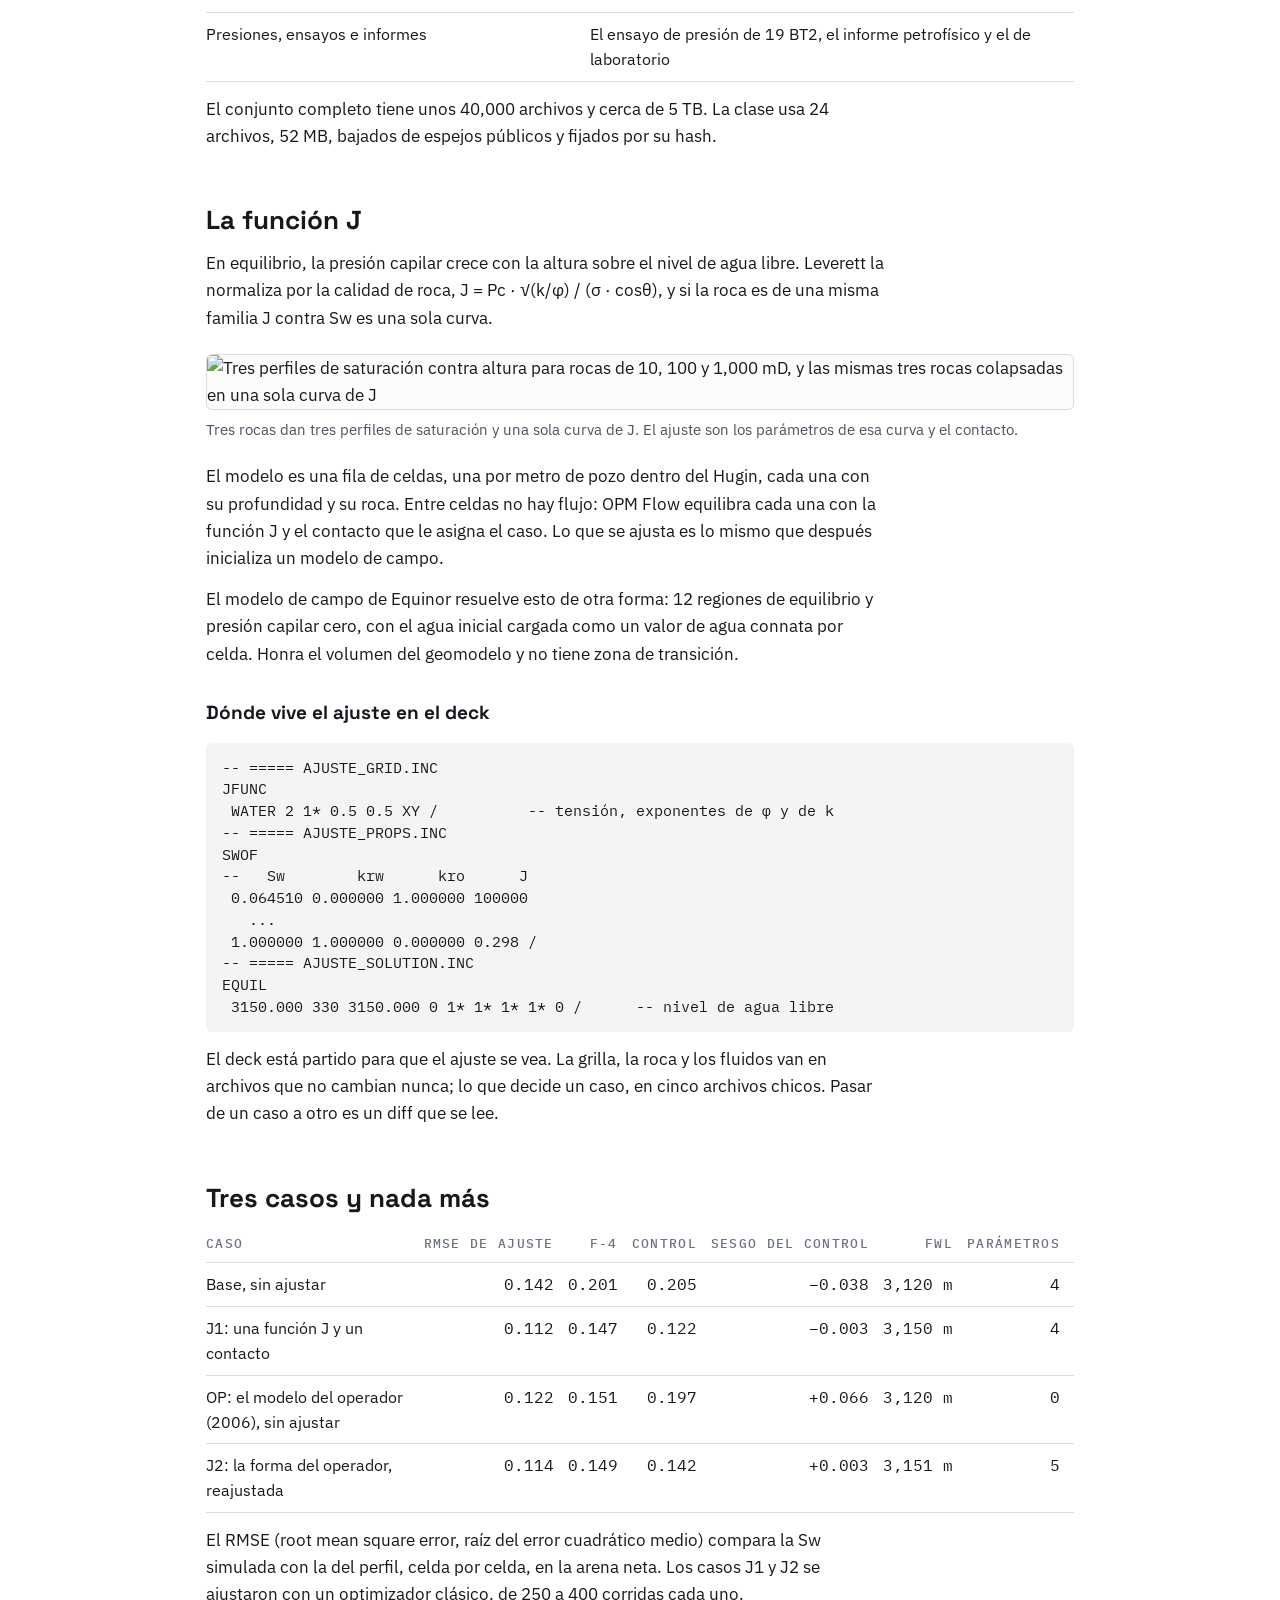
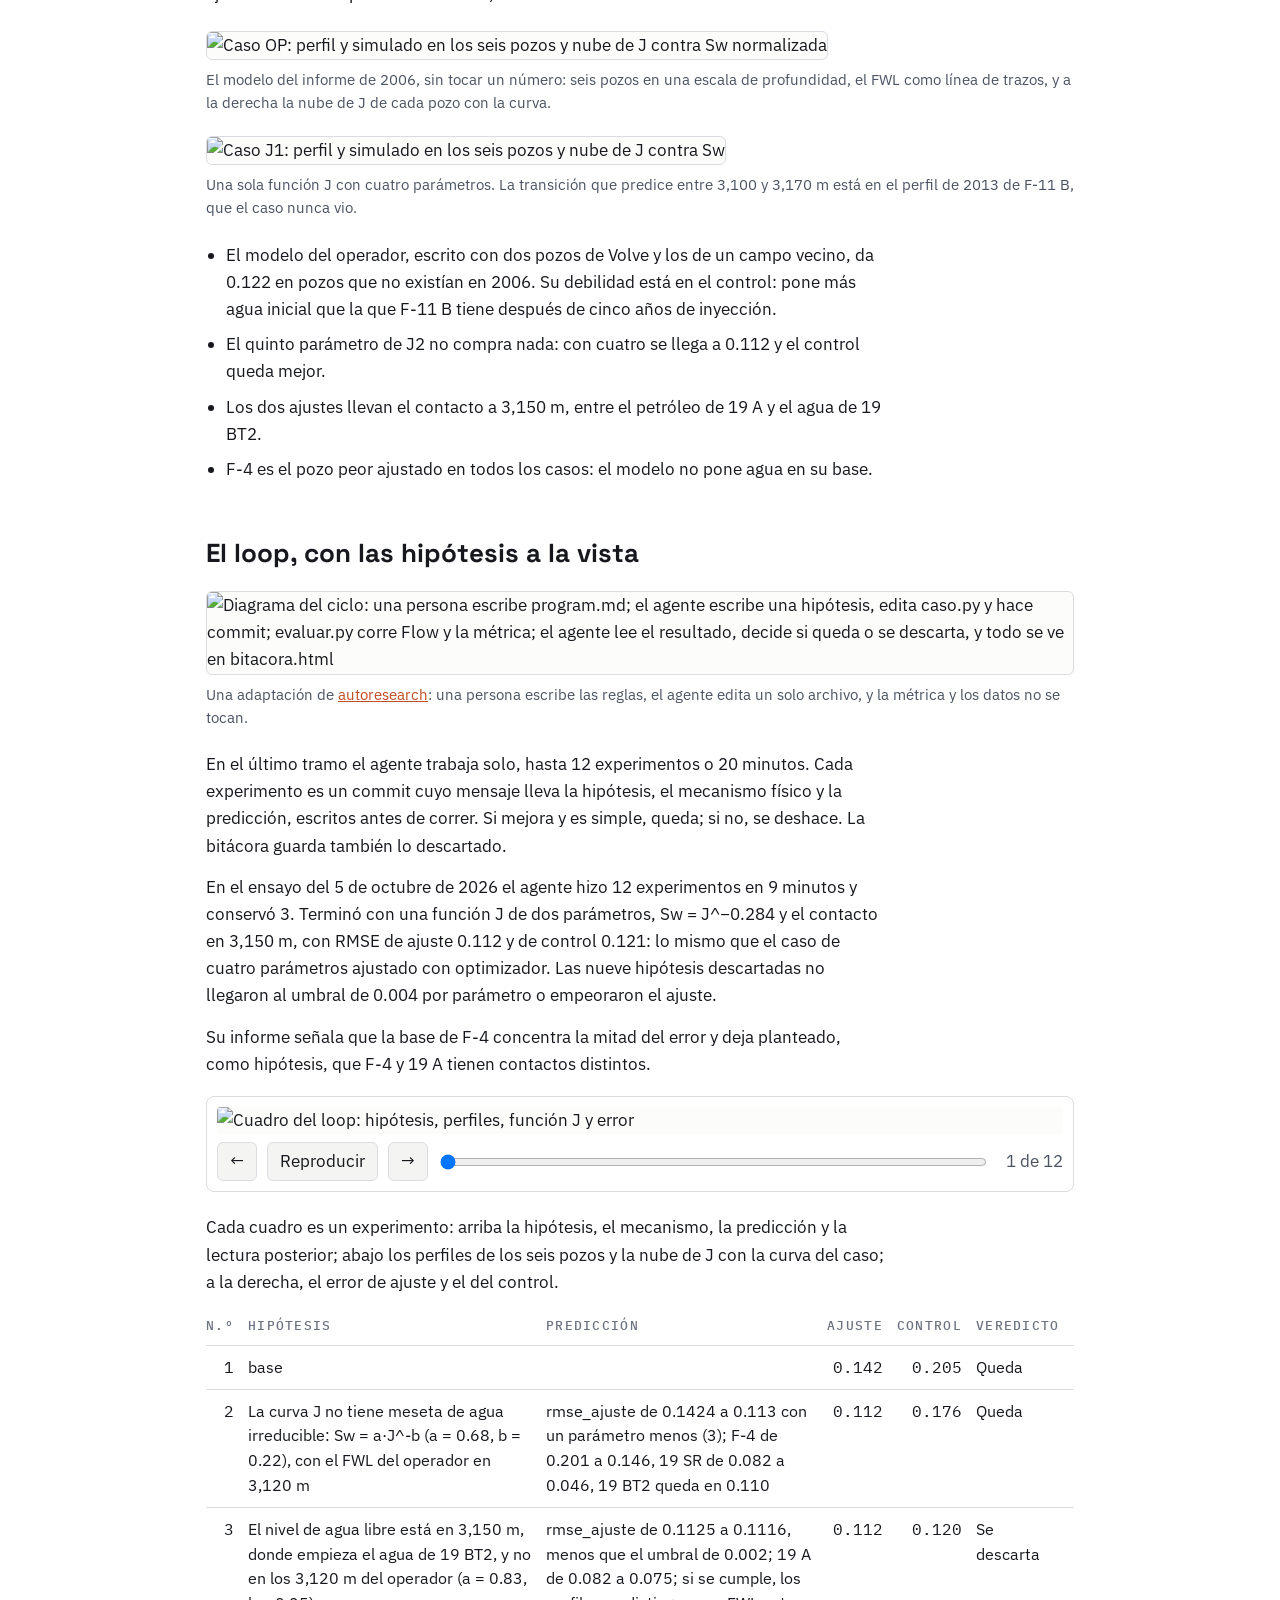
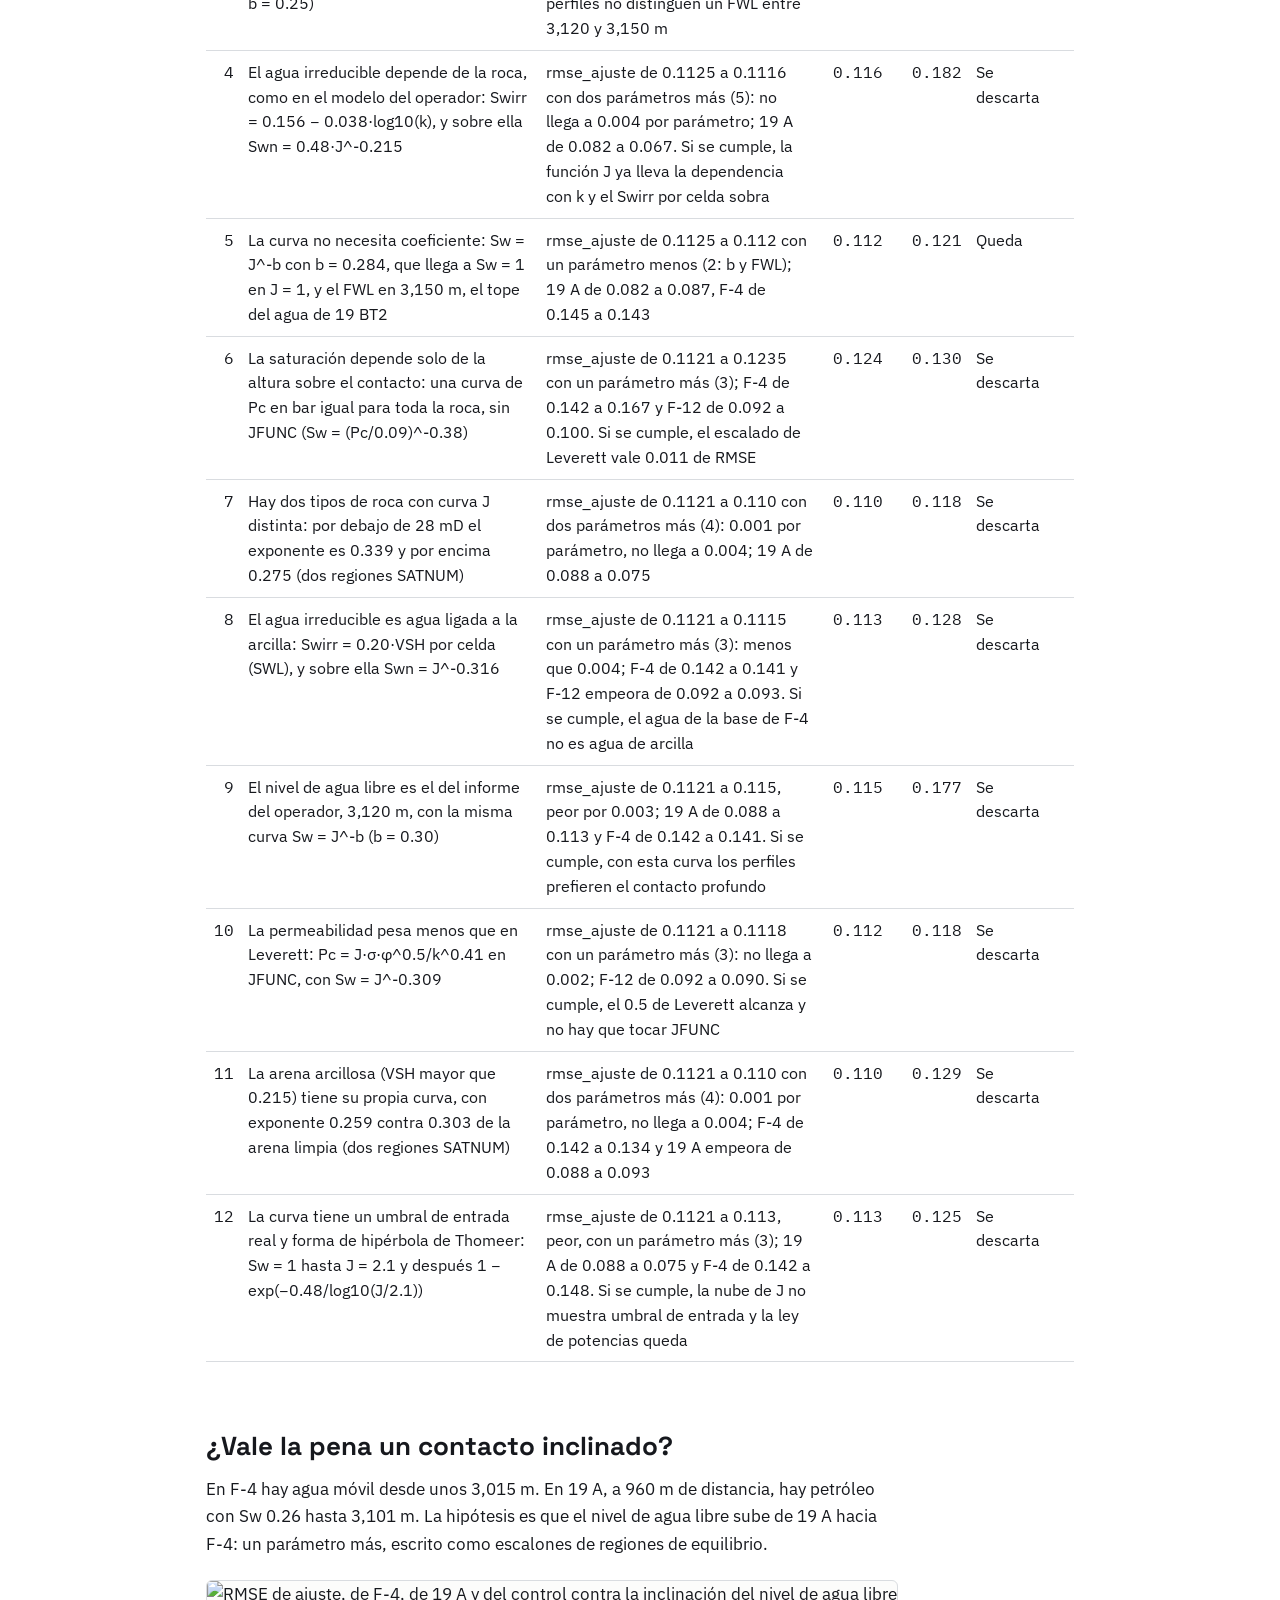
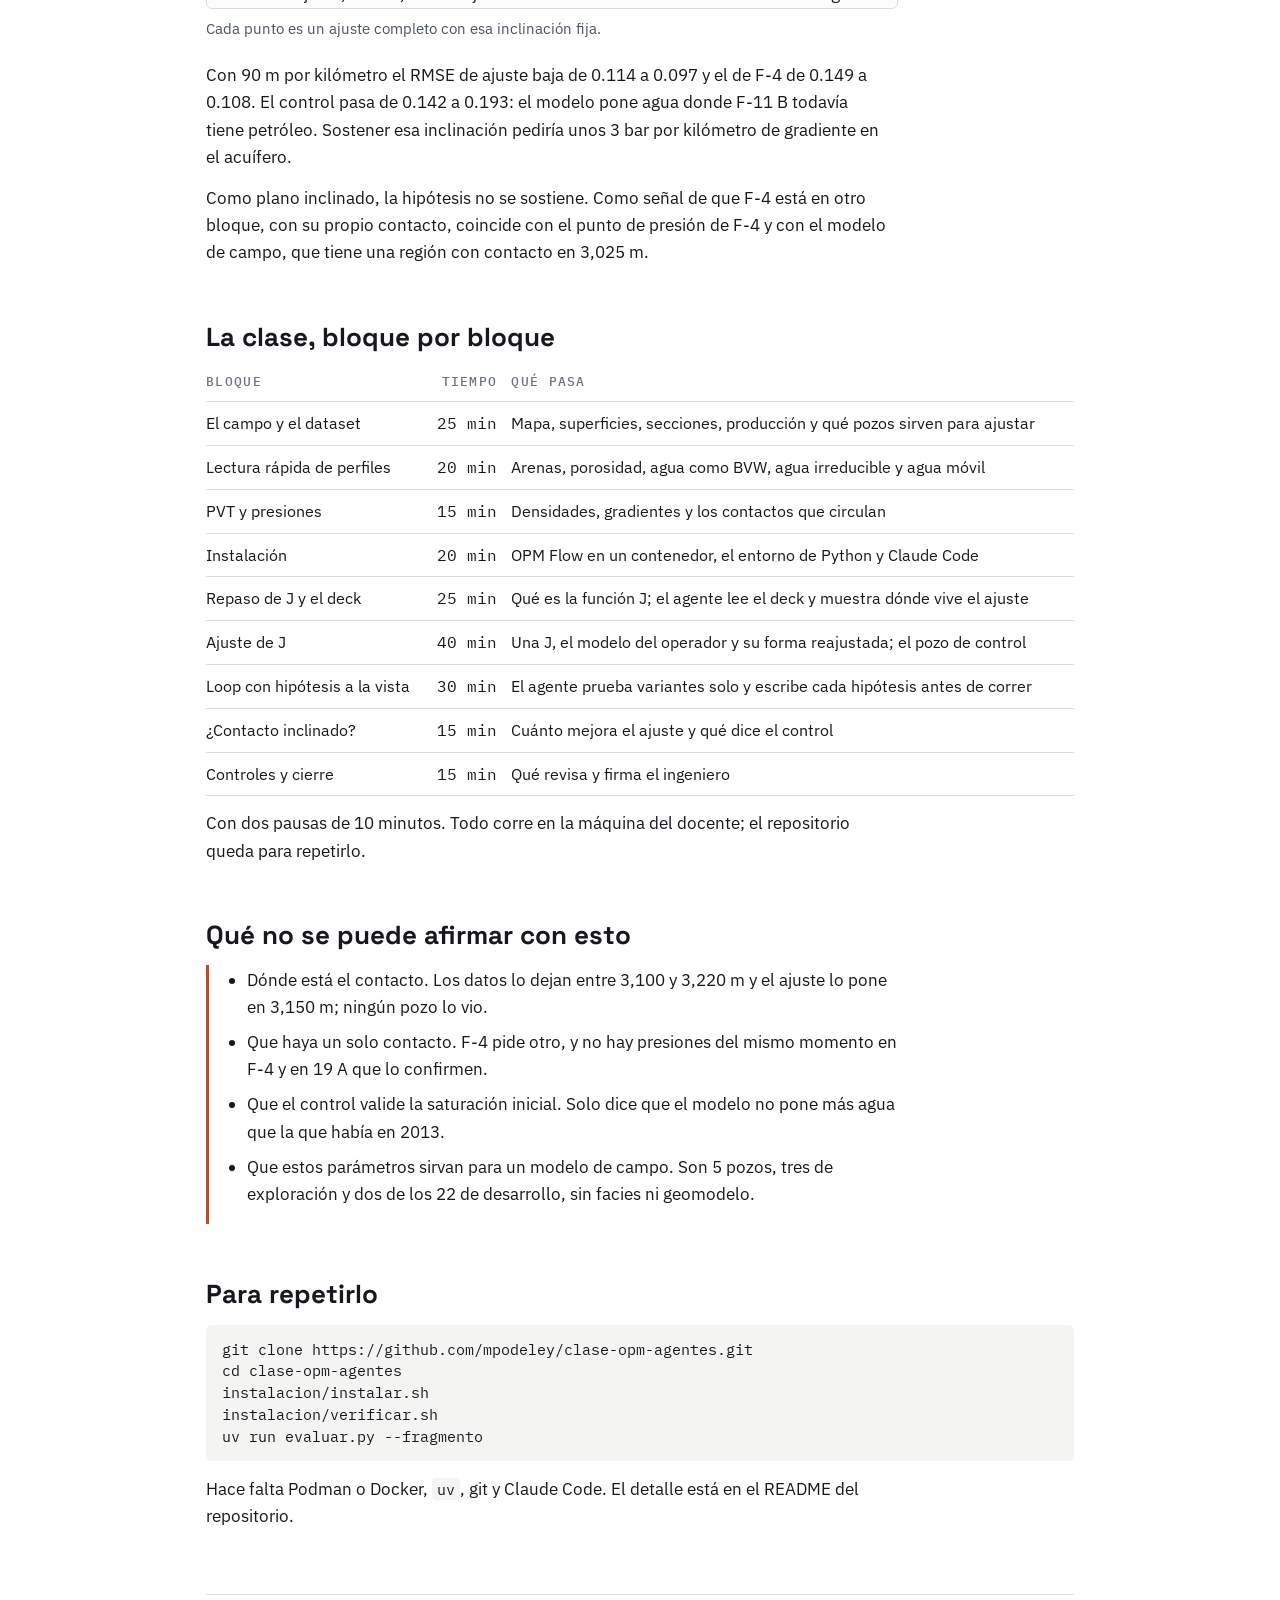
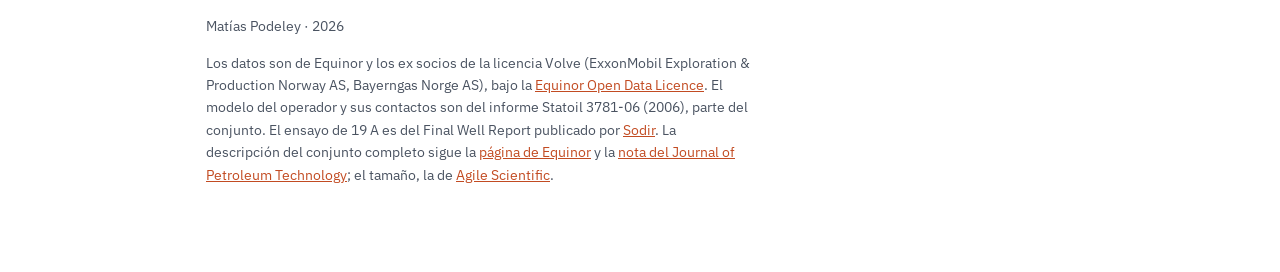
==== commit 12048cd4: "Version 2: fit the J function on pre-production wells, with a control well - Six wells, Hugin only: " ====
--- a/web/index.html
+++ b/web/index.html
@@ -21,10 +21,11 @@
 }
 * { box-sizing: border-box; }
 body { margin: 0; background: var(--bg); color: var(--text); font: 17px/1.6 "IBM Plex Sans", system-ui, sans-serif; }
-main { max-width: 860px; margin: 0 auto; padding: 56px 16px 72px; }
+main { max-width: 900px; margin: 0 auto; padding: 56px 16px 72px; }
 h1, h2 { font-family: "Space Grotesk", system-ui, sans-serif; line-height: 1.15; }
 h1 { font-size: clamp(34px, 6vw, 54px); margin: 10px 0 18px; }
 h2 { font-size: 26px; margin: 56px 0 14px; }
+h3 { font-family: "Space Grotesk", system-ui, sans-serif; font-size: 19px; margin: 30px 0 10px; }
 p { margin: 0 0 14px; max-width: 68ch; }
 a { color: var(--primary); }
 .kicker, th, .meta { font-family: "IBM Plex Mono", monospace; font-size: 13px; letter-spacing: 0.1em; text-transform: uppercase; color: var(--faint); }
@@ -36,7 +37,7 @@
 table { border-collapse: collapse; width: 100%; font-size: 15.5px; margin: 6px 0 14px; }
 th { text-align: left; font-weight: 500; padding: 0 14px 8px 0; border-bottom: 1px solid var(--border); white-space: nowrap; }
 td { padding: 9px 14px 9px 0; border-bottom: 1px solid var(--border); vertical-align: top; }
-td.n, th.n { text-align: right; font-family: "IBM Plex Mono", monospace; font-variant-numeric: tabular-nums; }
+td.n, th.n { white-space: nowrap; text-align: right; font-family: "IBM Plex Mono", monospace; font-variant-numeric: tabular-nums; }
 figure { margin: 22px 0; }
 figure img { width: 100%; height: auto; border: 1px solid var(--border); border-radius: 6px; background: #fcfcfb; }
 figcaption { font-size: 14.5px; color: var(--muted); margin-top: 8px; }
@@ -45,27 +46,39 @@
 code { font-family: "IBM Plex Mono", monospace; font-size: 0.9em; background: var(--panel); padding: 1px 5px; border-radius: 4px; }
 pre { background: var(--panel); padding: 14px 16px; border-radius: 6px; overflow-x: auto; font: 14.5px/1.5 "IBM Plex Mono", monospace; }
 .limit { border-left: 3px solid var(--primary); padding: 2px 0 2px 18px; }
+.player { border: 1px solid var(--border); border-radius: 8px; padding: 10px; margin: 18px 0 22px; }
+.player img { width: 100%; height: auto; display: block; border-radius: 4px; background: #fcfcfb; }
+.controls { display: flex; gap: 10px; align-items: center; margin-top: 8px; }
+.controls button { font: inherit; padding: 5px 12px; border: 1px solid var(--border); border-radius: 6px; background: var(--panel); color: var(--text); cursor: pointer; }
+.controls input { flex: 1; min-width: 60px; }
+.controls span { font-variant-numeric: tabular-nums; color: var(--muted); min-width: 64px; text-align: right; }
+nav.toc { display: flex; flex-wrap: wrap; gap: 6px 16px; margin: 30px 0 0; font-size: 15px; }
 footer { margin-top: 64px; padding-top: 20px; border-top: 1px solid var(--border); font-size: 14px; color: var(--muted); }
 </style>
 </head>
 <body>
 <main>
   <div class="kicker">Clase · ingeniería de reservorios · 3 h 45 min</div>
-  <h1>Un agente maneja el simulador</h1>
-  <p class="lead">Un agente de terminal (Claude Code) maneja un simulador numérico abierto (OPM Flow) para reproducir la saturación de agua de los perfiles de dos pozos del campo Volve, y compara distintas formas de hacerlo.</p>
+  <h1>Un agente ajusta la función J</h1>
+  <p class="lead">Un agente de terminal (Claude Code) maneja un simulador numérico abierto (OPM Flow) para encontrar la función J que reproduce la saturación de agua de los pozos del campo Volve perfilados antes de producir, con un pozo posterior como control.</p>
   <div class="actions">
     <a class="main" href="clase.html">Ver las diapositivas</a>
     <a href="https://github.com/mpodeley/clase-opm-agentes">Repositorio en GitHub</a>
   </div>
-
-  <h2>Volve</h2>
+  <nav class="toc" aria-label="Secciones">
+    <a href="#volve">El campo</a><a href="#pozos">Los pozos</a><a href="#quicklook">Lectura de perfiles</a>
+    <a href="#presiones">PVT y presiones</a><a href="#j">La función J</a><a href="#ajuste">El ajuste</a>
+    <a href="#loop">El loop</a><a href="#contacto">¿Contacto inclinado?</a><a href="#limites">Límites</a>
+  </nav>
+
+  <h2 id="volve">Volve</h2>
   <p>Volve es un campo de petróleo del sector noruego del mar del Norte, cinco kilómetros al norte de Sleipner Øst, bajo 80 m de agua. Se descubrió en 1993 y produjo de 2008 a 2016 desde una plataforma autoelevable, con inyección de agua para sostener la presión. El reservorio es una arenisca del Jurásico Medio, la Formación Hugin, entre 2,700 y 3,100 m de profundidad.</p>
   <p>En 2018 Equinor y sus socios liberaron el conjunto de datos del campo completo: unos 40,000 archivos, desde la sísmica hasta la producción diaria de cada pozo.</p>
   <div class="scroll">
   <table>
     <tr><th>Dato</th><th>Valor</th></tr>
     <tr><td>Descubrimiento y plan de desarrollo</td><td>1993 y 2005</td></tr>
-    <tr><td>Producción</td><td>De febrero de 2008 a septiembre de 2016</td></tr>
+    <tr><td>Producción</td><td>Del 12 de febrero de 2008 a septiembre de 2016</td></tr>
     <tr><td>Petróleo producido</td><td>10.0 millones de Sm³</td></tr>
     <tr><td>Agua producida y agua inyectada</td><td>15.3 y 30.3 millones de Sm³</td></tr>
     <tr><td>Pozos de desarrollo</td><td>22, de los cuales 7 figuran en el archivo de producción</td></tr>
@@ -73,105 +86,231 @@
   </div>
   <p>Sm³ es metro cúbico en condiciones estándar. Las fechas y la descripción vienen de la <a href="https://factpages.sodir.no/en/field/pageview/all/3420717">ficha del campo</a> de la Norwegian Offshore Directorate (Sodir); los volúmenes salen de sumar el archivo de producción del operador.</p>
 
-  <h2>Dónde están los pozos</h2>
-  <figure>
-    <img src="img/mapa-hugin.png" alt="Mapa del tope de la Formación Hugin con la entrada de 18 pozos al reservorio y las trayectorias de F-12 y F-11 B">
-    <figcaption>Tope de la Formación Hugin, en metros verticales bajo el nivel del mar (TVDSS, true vertical depth subsea). Cada punto es la entrada de un pozo al Hugin. En naranja, los dos pozos del ejercicio y su recorrido dentro del intervalo perfilado.</figcaption>
-  </figure>
-  <p>La estructura es un alto de unos 1.5 por 2.5 km, con el tope cerca de 2,800 m en la cresta. Todos los pozos de desarrollo salen de la misma plataforma y se abren en abanico. 15/9-F-12 entra cerca de la cresta y se desplaza 300 m hacia el este. 15/9-F-11 B entra 500 m al nordeste y recorre 1,200 m hacia el flanco.</p>
-  <figure>
-    <img src="img/secciones.png" alt="Sección a lo largo de F-12 y F-11 B: trayectoria coloreada por saturación de agua, con el tope del Hugin del mapa">
-    <figcaption>Cada pozo contra su desplazamiento horizontal, coloreado por la saturación de agua (Sw) del perfil: claro es petróleo, oscuro es agua. La línea punteada es el tope del Hugin según el mapa.</figcaption>
-  </figure>
-  <p>F-12 atraviesa el Hugin en 90 m verticales y sigue hacia abajo por las formaciones Sleipner y Skagerrak, donde la roca es más pobre y el perfil marca agua. F-11 B corre cerca del tope, con un tramo horizontal, y vuelve a entrar al Hugin varias veces a través de fallas. Por debajo de 3,100 m todavía tiene tramos con petróleo.</p>
-
-  <h2>Los perfiles</h2>
-  <p>De cada pozo se usa el perfil interpretado por el operador: saturación de agua, porosidad, permeabilidad y volumen de arcilla, con una muestra cada 10 a 15 cm. Para el modelo se promedian a una celda por metro de pozo.</p>
-  <figure>
-    <img src="img/perfil-f12.png" alt="Perfil interpretado de 15/9-F-12: saturación de agua, porosidad y permeabilidad contra profundidad">
-    <figcaption>15/9-F-12: 379 celdas entre 2,819 y 3,044 m. Sw baja en el Hugin, con picos en las capas de mala calidad, y alta desde su base.</figcaption>
-  </figure>
-  <figure>
-    <img src="img/perfil-f11b.png" alt="Perfil interpretado de 15/9-F-11 B: saturación de agua, porosidad y permeabilidad contra profundidad">
-    <figcaption>15/9-F-11 B: 1,277 celdas entre 2,829 y 3,182 m. El tramo horizontal apila unas 180 celdas cerca de 2,865 m.</figcaption>
-  </figure>
-
-  <h2>Cuándo se perfiló cada pozo</h2>
+  <h2 id="pozos">Dónde están los pozos</h2>
+  <figure>
+    <img src="img/mapa-hugin.png" alt="Mapa del tope de la Formación Hugin con los seis pozos del ejercicio y la entrada de otros doce pozos al reservorio">
+    <figcaption>Tope de la Formación Hugin, en metros verticales bajo el nivel del mar (TVDSS, true vertical depth subsea). En color, los seis pozos del ejercicio con su tramo dentro del Hugin; cada uno conserva su color en todas las figuras. En negro, la entrada al Hugin de los otros pozos con tope.</figcaption>
+  </figure>
+  <p>La estructura es un alto de unos 1.5 por 2.5 km, con el tope cerca de 2,800 m en la cresta. Los tres pozos 19 son de exploración, perforados entre 1993 y 1998; los F salen de la plataforma.</p>
+  <figure>
+    <img src="img/superficies.png" alt="Mapas de la discordancia de la base del Cretácico, el tope y la base de la Formación Hugin, y el espesor del Hugin">
+    <figcaption>Los tres horizontes mapeados que hay en espejos públicos, en la misma escala de profundidad, y el espesor del Hugin entre tope y base. No hay superficies públicas de las formaciones que están debajo ni polígonos de falla.</figcaption>
+  </figure>
+  <figure>
+    <img src="img/secciones.png" alt="Sección a lo largo de cada pozo con la discordancia, el tope y la base del Hugin, y la trayectoria coloreada por saturación de agua">
+    <figcaption>Cada pozo contra su desplazamiento horizontal, entre los horizontes del mapa. El tramo dentro del Hugin va coloreado por la saturación de agua (Sw) del perfil: claro es petróleo, oscuro es agua.</figcaption>
+  </figure>
+  <p>Cuatro pozos cruzan el Hugin con petróleo, cada uno a una profundidad distinta, y entre los cuatro cubren de 2,818 a 3,101 m. 15/9-19 BT2 lo cruza entero en agua, de 3,149 a 3,275 m. 15/9-F-11 B corre cerca del tope, con un tramo horizontal, y entra y sale del Hugin por fallas.</p>
+
+  <h2>Qué pozos muestran el estado inicial</h2>
   <figure>
     <img src="img/produccion.png" alt="Producción mensual de petróleo y agua e inyección de agua del campo, de 2008 a 2016">
-    <figcaption>Producción e inyección mensual del campo. F-12 se perfiló en 2007, antes del primer petróleo.</figcaption>
-  </figure>
-  <p>Las fechas pesan en todo lo que sigue. El perfil de F-12 muestra el reservorio antes de producir. El de F-11 B es de mediados de 2013, cuando el campo ya producía unas cinco veces más agua que petróleo, así que parte del agua que ve puede ser de barrido.</p>
+    <figcaption>Producción e inyección mensual del campo. Lo perfilado después del primer petróleo ya no es saturación inicial.</figcaption>
+  </figure>
+  <p>El ajuste usa solo los pozos perfilados antes del primer petróleo. F-11 B se perfiló a mediados de 2013, cuando el campo producía unas cinco veces más agua que petróleo. Queda como control: el modelo nunca ve su perfil, y como su saturación de agua es igual o mayor que la inicial, un buen modelo de saturación inicial tiene que quedar igual o por debajo de ella.</p>
+  <div class="scroll">
+  <table>
+    <tr><th>Pozo</th><th>Perfilado</th><th>Hugin (m TVDSS)</th><th class="n">Arena neta</th><th>Rol</th></tr>
+    <tr><td>15/9-19 SR</td><td>1993</td><td>2,861 a 2,880</td><td class="n">23 m</td><td>Ajuste</td></tr>
+    <tr><td>15/9-19 A</td><td>1997</td><td>3,013 a 3,101</td><td class="n">88 m</td><td>Ajuste</td></tr>
+    <tr><td>15/9-19 BT2</td><td>1998</td><td>3,149 a 3,275</td><td class="n">128 m</td><td>Ajuste, todo en agua</td></tr>
+    <tr><td>15/9-F-12</td><td>2007</td><td>2,818 a 2,910</td><td class="n">126 m</td><td>Ajuste</td></tr>
+    <tr><td>15/9-F-4</td><td>7 y 11 de febrero de 2008</td><td>2,931 a 3,033</td><td class="n">165 m</td><td>Ajuste</td></tr>
+    <tr><td>15/9-F-11 B</td><td>2013</td><td>2,829 a 3,171</td><td class="n">431 m</td><td>Control</td></tr>
+  </table>
+  </div>
+  <figure>
+    <img src="img/sw-profundidad.png" alt="Saturación de agua de la arena neta del Hugin contra profundidad en los cinco pozos de ajuste">
+    <figcaption>Lo que el modelo tiene que reproducir. Hay petróleo hasta 3,101 m en 19 A y agua desde 3,149 m en 19 BT2: ningún pozo vio el contacto.</figcaption>
+  </figure>
+
+  <h2 id="quicklook">Lectura rápida de perfiles</h2>
+  <figure>
+    <img src="img/quicklook-f12.png" alt="Lectura rápida de 15/9-F-12: rayos gamma con arena neta, resistividad, densidad y neutrón, porosidad, saturación de agua y volumen de fluidos">
+    <figcaption>15/9-F-12. De izquierda a derecha: dónde hay arena, qué dice la resistividad, cuánta porosidad y cuánta agua. La última pista separa el agua que la roca retiene (irreducible) de la que puede moverse.</figcaption>
+  </figure>
+  <p>Los pozos se perforaron con lodo base aceite, así que no hay potencial espontáneo: la arena se marca con rayos gamma y volumen de arcilla. BVW (bulk volume water) es porosidad por saturación, el agua por unidad de roca.</p>
+  <figure>
+    <img src="img/quicklook-f4.png" alt="Lectura rápida de 15/9-F-4: la resistividad cae y el agua móvil crece hacia la base del Hugin">
+    <figcaption>15/9-F-4. La resistividad cae desde unos 3,005 m y por debajo de 3,015 m la Sw media de la arena es 0.51: la zona de transición está dentro del pozo.</figcaption>
+  </figure>
+  <figure>
+    <img src="img/buckles.png" alt="Gráfico de Buckles de los cinco pozos de ajuste y saturación de agua contra permeabilidad con la línea de agua irreducible del operador">
+    <figcaption>Izquierda: los puntos sobre una línea de BVW constante tienen solo agua irreducible. Derecha: Sw contra permeabilidad con la relación de agua irreducible (Swirr) del operador.</figcaption>
+  </figure>
+  <p>Con el Swirr del operador hay agua móvil en el 17% de la arena de 19 A, el 27% de F-12, el 37% de F-4 y el 99% de 19 BT2. El agua irreducible depende de la roca; la móvil, de la altura sobre el contacto, y eso es lo que describe una función J.</p>
+  <p>Un dato de procedencia cambió el ejercicio: la permeabilidad de F-12 en el archivo de 2007 es unas 40 veces menor que la que el operador revisó en 2009. El modelo usa la revisión donde existe.</p>
+
+  <h2 id="presiones">PVT y presiones</h2>
+  <div class="scroll">
+  <table>
+    <tr><th>Dato</th><th>Valor</th><th>Fuente</th></tr>
+    <tr><td>Densidad del petróleo en reservorio</td><td>720 kg/m³</td><td>Ensayo de 19 A (1997) y laboratorio sobre el petróleo de F-4 (2008)</td></tr>
+    <tr><td>Densidad del agua de formación</td><td>1,065 kg/m³</td><td>Informe petrofísico del operador (2006)</td></tr>
+    <tr><td>Presión de burbuja</td><td>213 a 236 bar</td><td>Laboratorio de F-4 y ensayo de 19 A</td></tr>
+    <tr><td>Presión inicial</td><td>336.5 ± 0.5 bar</td><td>Ensayo de 19 A</td></tr>
+    <tr><td>Temperatura</td><td>107 a 112 °C</td><td>Los dos</td></tr>
+  </table>
+  </div>
+  <p>El petróleo está subsaturado, unos 100 bar por encima de la burbuja, así que el modelo es de dos fases. La diferencia de densidades, 345 kg/m³, da 0.034 bar de presión capilar por metro sobre el nivel de agua libre.</p>
+  <figure>
+    <img src="img/presiones.png" alt="Presión de formación contra profundidad: 16 puntos en agua de 19 BT2, el ensayo de 19 A y la muestra de F-4, con las líneas de agua y petróleo">
+    <figcaption>Las presiones previas a la producción que hay en público. La línea de agua sale de 16 puntos de 19 BT2; la de petróleo pasa por el ensayo de 19 A con 720 kg/m³.</figcaption>
+  </figure>
+  <div class="scroll">
+  <table>
+    <tr><th>De dónde sale</th><th>Contacto</th></tr>
+    <tr><td>Perfiles</td><td>Petróleo hasta 3,101 m, agua desde 3,149 m</td></tr>
+    <tr><td>Informe del operador (2006), por modelado con función J</td><td>3,120 ± 15 m</td></tr>
+    <tr><td>Cruce de las líneas de presión</td><td>3,196 ± 14 m</td></tr>
+    <tr><td>Modelo de campo de Equinor (2016)</td><td>12 regiones de equilibrio: 3,200 m la principal, otras en 3,025 y 2,910 m</td></tr>
+  </table>
+  </div>
+  <p>El punto de F-4 queda 6.7 bar por encima de la línea de petróleo de 19 A. O la presión del ensayo está referida a otra profundidad, o los dos pozos están en bloques distintos. El ajuste deja el nivel de agua libre (FWL, free water level) como parámetro, entre 3,100 y 3,220 m.</p>
 
   <h2>Qué trae el conjunto completo y qué usa la clase</h2>
   <div class="scroll">
   <table>
     <tr><th>En el conjunto de Equinor</th><th>En la clase</th></tr>
     <tr><td>Sísmica 3D y 4D</td><td>No se usa</td></tr>
-    <tr><td>Modelo estático y modelo dinámico de simulación</td><td>No se usa: el modelo se arma desde los perfiles</td></tr>
-    <tr><td>Perfiles de pozo, crudos e interpretados</td><td>El perfil interpretado de F-12 y F-11 B</td></tr>
-    <tr><td>Trayectorias y diseño de pozos</td><td>Las trayectorias de esos dos pozos</td></tr>
-    <tr><td>Datos geológicos y estratigráficos, superficies y grillas</td><td>Los topes de formación y el mapa del tope del Hugin</td></tr>
+    <tr><td>Modelo estático y modelo dinámico de simulación</td><td>El deck de campo, solo para leer cómo inicializa</td></tr>
+    <tr><td>Perfiles de pozo, crudos e interpretados</td><td>El interpretado de 6 pozos y los crudos de 2</td></tr>
+    <tr><td>Trayectorias y diseño de pozos</td><td>3 trayectorias; los pozos de exploración se ubican con sus topes</td></tr>
+    <tr><td>Datos geológicos y estratigráficos, superficies y grillas</td><td>Los topes de formación y 3 horizontes</td></tr>
     <tr><td>Producción diaria y mensual por pozo</td><td>La mensual, para el contexto</td></tr>
-    <tr><td>Perforación en tiempo real, terminaciones e informes</td><td>No se usa</td></tr>
-  </table>
-  </div>
-  <p>El conjunto completo tiene unos 40,000 archivos y cerca de 5 TB. La clase usa 7 archivos, 13 MB, bajados de espejos públicos y fijados por su hash. El recorte tiene un costo: en esos 7 archivos no hay presiones de formación, ensayos de laboratorio ni informe de fluidos.</p>
-
-  <h2>El problema</h2>
-  <p>El perfil interpretado de 15/9-F-12 da la saturación de agua (Sw) metro a metro. Un modelo de simulación arranca con el agua donde la ponen su curva de presión capilar y su contacto. El ejercicio busca que las dos cosas coincidan, y mide la distancia con la raíz del error cuadrático medio (RMSE, root mean square error).</p>
-  <p>El cálculo lo hace el equilibrio del propio simulador, sobre una fila de celdas con una celda por metro de pozo. Lo que se ajusta es lo mismo que después inicializa un modelo de campo.</p>
+    <tr><td>Presiones, ensayos e informes</td><td>El ensayo de presión de 19 BT2, el informe petrofísico y el de laboratorio</td></tr>
+  </table>
+  </div>
+  <p>El conjunto completo tiene unos 40,000 archivos y cerca de 5 TB. La clase usa 24 archivos, 52 MB, bajados de espejos públicos y fijados por su hash.</p>
+
+  <h2 id="j">La función J</h2>
+  <p>En equilibrio, la presión capilar crece con la altura sobre el nivel de agua libre. Leverett la normaliza por la calidad de roca, J = Pc · √(k/φ) / (σ · cosθ), y si la roca es de una misma familia J contra Sw es una sola curva.</p>
+  <figure>
+    <img src="img/repaso-j.png" alt="Tres perfiles de saturación contra altura para rocas de 10, 100 y 1,000 mD, y las mismas tres rocas colapsadas en una sola curva de J">
+    <figcaption>Tres rocas dan tres perfiles de saturación y una sola curva de J. El ajuste son los parámetros de esa curva y el contacto.</figcaption>
+  </figure>
+  <p>El modelo es una fila de celdas, una por metro de pozo dentro del Hugin, cada una con su profundidad y su roca. Entre celdas no hay flujo: OPM Flow equilibra cada una con la función J y el contacto que le asigna el caso. Lo que se ajusta es lo mismo que después inicializa un modelo de campo.</p>
+  <p>El modelo de campo de Equinor resuelve esto de otra forma: 12 regiones de equilibrio y presión capilar cero, con el agua inicial cargada como un valor de agua connata por celda. Honra el volumen del geomodelo y no tiene zona de transición.</p>
+
+  <h3>Dónde vive el ajuste en el deck</h3>
+<pre>-- ===== AJUSTE_GRID.INC
+JFUNC
+ WATER 2 1* 0.5 0.5 XY /          -- tensión, exponentes de φ y de k
+-- ===== AJUSTE_PROPS.INC
+SWOF
+--   Sw        krw      kro      J
+ 0.064510 0.000000 1.000000 100000
+   ...
+ 1.000000 1.000000 0.000000 0.298 /
+-- ===== AJUSTE_SOLUTION.INC
+EQUIL
+ 3150.000 330 3150.000 0 1* 1* 1* 1* 0 /      -- nivel de agua libre</pre>
+  <p>El deck está partido para que el ajuste se vea. La grilla, la roca y los fluidos van en archivos que no cambian nunca; lo que decide un caso, en cinco archivos chicos. Pasar de un caso a otro es un diff que se lee.</p>
+
+  <h2 id="ajuste">Tres casos y nada más</h2>
+  <div class="scroll">
+  <table>
+    <tr><th>Caso</th><th class="n">RMSE de ajuste</th><th class="n">F-4</th><th class="n">Control</th><th class="n">Sesgo del control</th><th class="n">FWL</th><th class="n">Parámetros</th></tr>
+    <tr><td>Base, sin ajustar</td><td class="n">0.142</td><td class="n">0.201</td><td class="n">0.205</td><td class="n">−0.038</td><td class="n">3,120 m</td><td class="n">4</td></tr>
+    <tr><td>J1: una función J y un contacto</td><td class="n">0.112</td><td class="n">0.147</td><td class="n">0.122</td><td class="n">−0.003</td><td class="n">3,150 m</td><td class="n">4</td></tr>
+    <tr><td>OP: el modelo del operador (2006), sin ajustar</td><td class="n">0.122</td><td class="n">0.151</td><td class="n">0.197</td><td class="n">+0.066</td><td class="n">3,120 m</td><td class="n">0</td></tr>
+    <tr><td>J2: la forma del operador, reajustada</td><td class="n">0.114</td><td class="n">0.149</td><td class="n">0.142</td><td class="n">+0.003</td><td class="n">3,151 m</td><td class="n">5</td></tr>
+  </table>
+  </div>
+  <p>El RMSE (root mean square error, raíz del error cuadrático medio) compara la Sw simulada con la del perfil, celda por celda, en la arena neta. Los casos J1 y J2 se ajustaron con un optimizador clásico, de 250 a 400 corridas cada uno.</p>
+  <figure>
+    <img src="img/caso-op.png" alt="Caso OP: perfil y simulado en los seis pozos y nube de J contra Sw normalizada">
+    <figcaption>El modelo del informe de 2006, sin tocar un número: seis pozos en una escala de profundidad, el FWL como línea de trazos, y a la derecha la nube de J de cada pozo con la curva.</figcaption>
+  </figure>
+  <figure>
+    <img src="img/caso-j1.png" alt="Caso J1: perfil y simulado en los seis pozos y nube de J contra Sw">
+    <figcaption>Una sola función J con cuatro parámetros. La transición que predice entre 3,100 y 3,170 m está en el perfil de 2013 de F-11 B, que el caso nunca vio.</figcaption>
+  </figure>
+  <ul>
+    <li>El modelo del operador, escrito con dos pozos de Volve y los de un campo vecino, da 0.122 en pozos que no existían en 2006. Su debilidad está en el control: pone más agua inicial que la que F-11 B tiene después de cinco años de inyección.</li>
+    <li>El quinto parámetro de J2 no compra nada: con cuatro se llega a 0.112 y el control queda mejor.</li>
+    <li>Los dos ajustes llevan el contacto a 3,150 m, entre el petróleo de 19 A y el agua de 19 BT2.</li>
+    <li>F-4 es el pozo peor ajustado en todos los casos: el modelo no pone agua en su base.</li>
+  </ul>
+
+  <h2 id="loop">El loop, con las hipótesis a la vista</h2>
+  <figure>
+    <img src="img/flujo-loop.svg" alt="Diagrama del ciclo: una persona escribe program.md; el agente escribe una hipótesis, edita caso.py y hace commit; evaluar.py corre Flow y la métrica; el agente lee el resultado, decide si queda o se descarta, y todo se ve en bitacora.html">
+    <figcaption>Una adaptación de <a href="https://github.com/karpathy/autoresearch">autoresearch</a>: una persona escribe las reglas, el agente edita un solo archivo, y la métrica y los datos no se tocan.</figcaption>
+  </figure>
+  <p>En el último tramo el agente trabaja solo, hasta 12 experimentos o 20 minutos. Cada experimento es un commit cuyo mensaje lleva la hipótesis, el mecanismo físico y la predicción, escritos antes de correr. Si mejora y es simple, queda; si no, se deshace. La bitácora guarda también lo descartado.</p>
+  <p>En el ensayo del 5 de octubre de 2026 el agente hizo 12 experimentos en 9 minutos y conservó 3. Terminó con una función J de dos parámetros, Sw = J^−0.284 y el contacto en 3,150 m, con RMSE de ajuste 0.112 y de control 0.121: lo mismo que el caso de cuatro parámetros ajustado con optimizador. Las nueve hipótesis descartadas no llegaron al umbral de 0.004 por parámetro o empeoraron el ajuste.</p>
+  <p>Su informe señala que la base de F-4 concentra la mitad del error y deja planteado, como hipótesis, que F-4 y 19 A tienen contactos distintos.</p>
+<!-- ANIMACION:INICIO -->
+
+<div class="player"><img id="frame" alt="Cuadro del loop: hipótesis, perfiles, función J y error"><div class="controls"><button id="prev" aria-label="Anterior">←</button><button id="play">Reproducir</button><button id="next" aria-label="Siguiente">→</button><input id="pos" type="range" min="0" value="0" aria-label="Experimento"><span id="count"></span></div></div><script>window.FRAMES=["img/loop/01.png", "img/loop/02.png", "img/loop/03.png", "img/loop/04.png", "img/loop/05.png", "img/loop/06.png", "img/loop/07.png", "img/loop/08.png", "img/loop/09.png", "img/loop/10.png", "img/loop/11.png", "img/loop/12.png"];
+(function(){var f=window.FRAMES,i=0,t=null,img=document.getElementById('frame'),r=document.getElementById('pos'),
+c=document.getElementById('count'),b=document.getElementById('play');
+function show(n){i=(n+f.length)%f.length;img.src=f[i];r.value=i;c.textContent=(i+1)+' de '+f.length}
+function stop(){clearInterval(t);t=null;b.textContent='Reproducir'}
+b.onclick=function(){if(t){stop()}else{b.textContent='Pausa';t=setInterval(function(){show(i+1)},3500)}};
+document.getElementById('prev').onclick=function(){stop();show(i-1)};
+document.getElementById('next').onclick=function(){stop();show(i+1)};
+r.max=f.length-1;r.oninput=function(){stop();show(+r.value)};
+document.addEventListener('keydown',function(e){if(e.key==='ArrowRight'){stop();show(i+1)}if(e.key==='ArrowLeft'){stop();show(i-1)}});
+show(0)})();
+</script>
+
+<!-- ANIMACION:FIN -->
+  <p>Cada cuadro es un experimento: arriba la hipótesis, el mecanismo, la predicción y la lectura posterior; abajo los perfiles de los seis pozos y la nube de J con la curva del caso; a la derecha, el error de ajuste y el del control.</p>
+<!-- HIPOTESIS:INICIO -->
+
+<div class="scroll"><table>
+  <tr><th class="n">N.º</th><th>Hipótesis</th><th>Predicción</th><th class="n">Ajuste</th><th class="n">Control</th><th>Veredicto</th></tr>
+  <tr><td class="n">1</td><td>base</td><td></td><td class="n">0.142</td><td class="n">0.205</td><td>Queda</td></tr>
+  <tr><td class="n">2</td><td>La curva J no tiene meseta de agua irreducible: Sw = a·J^-b (a = 0.68, b = 0.22), con el FWL del operador en 3,120 m</td><td>rmse_ajuste de 0.1424 a 0.113 con un parámetro menos (3); F-4 de 0.201 a 0.146, 19 SR de 0.082 a 0.046, 19 BT2 queda en 0.110</td><td class="n">0.112</td><td class="n">0.176</td><td>Queda</td></tr>
+  <tr><td class="n">3</td><td>El nivel de agua libre está en 3,150 m, donde empieza el agua de 19 BT2, y no en los 3,120 m del operador (a = 0.83, b = 0.25)</td><td>rmse_ajuste de 0.1125 a 0.1116, menos que el umbral de 0.002; 19 A de 0.082 a 0.075; si se cumple, los perfiles no distinguen un FWL entre 3,120 y 3,150 m</td><td class="n">0.112</td><td class="n">0.120</td><td>Se descarta</td></tr>
+  <tr><td class="n">4</td><td>El agua irreducible depende de la roca, como en el modelo del operador: Swirr = 0.156 − 0.038·log10(k), y sobre ella Swn = 0.48·J^-0.215</td><td>rmse_ajuste de 0.1125 a 0.1116 con dos parámetros más (5): no llega a 0.004 por parámetro; 19 A de 0.082 a 0.067. Si se cumple, la función J ya lleva la dependencia con k y el Swirr por celda sobra</td><td class="n">0.116</td><td class="n">0.182</td><td>Se descarta</td></tr>
+  <tr><td class="n">5</td><td>La curva no necesita coeficiente: Sw = J^-b con b = 0.284, que llega a Sw = 1 en J = 1, y el FWL en 3,150 m, el tope del agua de 19 BT2</td><td>rmse_ajuste de 0.1125 a 0.112 con un parámetro menos (2: b y FWL); 19 A de 0.082 a 0.087, F-4 de 0.145 a 0.143</td><td class="n">0.112</td><td class="n">0.121</td><td>Queda</td></tr>
+  <tr><td class="n">6</td><td>La saturación depende solo de la altura sobre el contacto: una curva de Pc en bar igual para toda la roca, sin JFUNC (Sw = (Pc/0.09)^-0.38)</td><td>rmse_ajuste de 0.1121 a 0.1235 con un parámetro más (3); F-4 de 0.142 a 0.167 y F-12 de 0.092 a 0.100. Si se cumple, el escalado de Leverett vale 0.011 de RMSE</td><td class="n">0.124</td><td class="n">0.130</td><td>Se descarta</td></tr>
+  <tr><td class="n">7</td><td>Hay dos tipos de roca con curva J distinta: por debajo de 28 mD el exponente es 0.339 y por encima 0.275 (dos regiones SATNUM)</td><td>rmse_ajuste de 0.1121 a 0.110 con dos parámetros más (4): 0.001 por parámetro, no llega a 0.004; 19 A de 0.088 a 0.075</td><td class="n">0.110</td><td class="n">0.118</td><td>Se descarta</td></tr>
+  <tr><td class="n">8</td><td>El agua irreducible es agua ligada a la arcilla: Swirr = 0.20·VSH por celda (SWL), y sobre ella Swn = J^-0.316</td><td>rmse_ajuste de 0.1121 a 0.1115 con un parámetro más (3): menos que 0.004; F-4 de 0.142 a 0.141 y F-12 empeora de 0.092 a 0.093. Si se cumple, el agua de la base de F-4 no es agua de arcilla</td><td class="n">0.113</td><td class="n">0.128</td><td>Se descarta</td></tr>
+  <tr><td class="n">9</td><td>El nivel de agua libre es el del informe del operador, 3,120 m, con la misma curva Sw = J^-b (b = 0.30)</td><td>rmse_ajuste de 0.1121 a 0.115, peor por 0.003; 19 A de 0.088 a 0.113 y F-4 de 0.142 a 0.141. Si se cumple, con esta curva los perfiles prefieren el contacto profundo</td><td class="n">0.115</td><td class="n">0.177</td><td>Se descarta</td></tr>
+  <tr><td class="n">10</td><td>La permeabilidad pesa menos que en Leverett: Pc = J·σ·φ^0.5/k^0.41 en JFUNC, con Sw = J^-0.309</td><td>rmse_ajuste de 0.1121 a 0.1118 con un parámetro más (3): no llega a 0.002; F-12 de 0.092 a 0.090. Si se cumple, el 0.5 de Leverett alcanza y no hay que tocar JFUNC</td><td class="n">0.112</td><td class="n">0.118</td><td>Se descarta</td></tr>
+  <tr><td class="n">11</td><td>La arena arcillosa (VSH mayor que 0.215) tiene su propia curva, con exponente 0.259 contra 0.303 de la arena limpia (dos regiones SATNUM)</td><td>rmse_ajuste de 0.1121 a 0.110 con dos parámetros más (4): 0.001 por parámetro, no llega a 0.004; F-4 de 0.142 a 0.134 y 19 A empeora de 0.088 a 0.093</td><td class="n">0.110</td><td class="n">0.129</td><td>Se descarta</td></tr>
+  <tr><td class="n">12</td><td>La curva tiene un umbral de entrada real y forma de hipérbola de Thomeer: Sw = 1 hasta J = 2.1 y después 1 − exp(−0.48/log10(J/2.1))</td><td>rmse_ajuste de 0.1121 a 0.113, peor, con un parámetro más (3); 19 A de 0.088 a 0.075 y F-4 de 0.142 a 0.148. Si se cumple, la nube de J no muestra umbral de entrada y la ley de potencias queda</td><td class="n">0.113</td><td class="n">0.125</td><td>Se descarta</td></tr>
+  </table></div>
+
+<!-- HIPOTESIS:FIN -->
+
+  <h2 id="contacto">¿Vale la pena un contacto inclinado?</h2>
+  <p>En F-4 hay agua móvil desde unos 3,015 m. En 19 A, a 960 m de distancia, hay petróleo con Sw 0.26 hasta 3,101 m. La hipótesis es que el nivel de agua libre sube de 19 A hacia F-4: un parámetro más, escrito como escalones de regiones de equilibrio.</p>
+  <figure>
+    <img src="img/inclinacion.png" alt="RMSE de ajuste, de F-4, de 19 A y del control contra la inclinación del nivel de agua libre">
+    <figcaption>Cada punto es un ajuste completo con esa inclinación fija.</figcaption>
+  </figure>
+  <p>Con 90 m por kilómetro el RMSE de ajuste baja de 0.114 a 0.097 y el de F-4 de 0.149 a 0.108. El control pasa de 0.142 a 0.193: el modelo pone agua donde F-11 B todavía tiene petróleo. Sostener esa inclinación pediría unos 3 bar por kilómetro de gradiente en el acuífero.</p>
+  <p>Como plano inclinado, la hipótesis no se sostiene. Como señal de que F-4 está en otro bloque, con su propio contacto, coincide con el punto de presión de F-4 y con el modelo de campo, que tiene una región con contacto en 3,025 m.</p>
 
   <h2>La clase, bloque por bloque</h2>
   <div class="scroll">
   <table>
     <tr><th>Bloque</th><th class="n">Tiempo</th><th>Qué pasa</th></tr>
-    <tr><td>El campo y el problema</td><td class="n">20 min</td><td>Volve en mapa y sección, los datos, y el número con que se mide el ajuste</td></tr>
-    <tr><td>Instalación</td><td class="n">25 min</td><td>OPM Flow en un contenedor, el entorno de Python y Claude Code</td></tr>
-    <tr><td>El agente lee el deck</td><td class="n">35 min</td><td>Explica el modelo keyword por keyword y corre el caso base</td></tr>
-    <tr><td>Alternativas de ajuste</td><td class="n">45 min</td><td>Función J, tipos de roca, escalado de extremos y SWATINIT</td></tr>
-    <tr><td>El contacto</td><td class="n">30 min</td><td>Plano, dos sistemas o inclinado, con el segundo pozo a la vista</td></tr>
-    <tr><td>Loop autónomo</td><td class="n">30 min</td><td>El agente prueba variantes solo, con reglas y un tope</td></tr>
-    <tr><td>Controles y cierre</td><td class="n">20 min</td><td>Qué revisa y firma el ingeniero</td></tr>
+    <tr><td>El campo y el dataset</td><td class="n">25 min</td><td>Mapa, superficies, secciones, producción y qué pozos sirven para ajustar</td></tr>
+    <tr><td>Lectura rápida de perfiles</td><td class="n">20 min</td><td>Arenas, porosidad, agua como BVW, agua irreducible y agua móvil</td></tr>
+    <tr><td>PVT y presiones</td><td class="n">15 min</td><td>Densidades, gradientes y los contactos que circulan</td></tr>
+    <tr><td>Instalación</td><td class="n">20 min</td><td>OPM Flow en un contenedor, el entorno de Python y Claude Code</td></tr>
+    <tr><td>Repaso de J y el deck</td><td class="n">25 min</td><td>Qué es la función J; el agente lee el deck y muestra dónde vive el ajuste</td></tr>
+    <tr><td>Ajuste de J</td><td class="n">40 min</td><td>Una J, el modelo del operador y su forma reajustada; el pozo de control</td></tr>
+    <tr><td>Loop con hipótesis a la vista</td><td class="n">30 min</td><td>El agente prueba variantes solo y escribe cada hipótesis antes de correr</td></tr>
+    <tr><td>¿Contacto inclinado?</td><td class="n">15 min</td><td>Cuánto mejora el ajuste y qué dice el control</td></tr>
+    <tr><td>Controles y cierre</td><td class="n">15 min</td><td>Qué revisa y firma el ingeniero</td></tr>
   </table>
   </div>
   <p>Con dos pausas de 10 minutos. Todo corre en la máquina del docente; el repositorio queda para repetirlo.</p>
 
-  <h2>Cinco formas de ajustar un pozo</h2>
-  <div class="scroll">
-  <table>
-    <tr><th>Caso</th><th class="n">RMSE en F-12</th><th class="n">RMSE en F-11 B</th><th class="n">Parámetros</th></tr>
-    <tr><td>A: curva única y un contacto</td><td class="n">0.163</td><td class="n">0.497</td><td class="n">4</td></tr>
-    <tr><td>B: función J de Leverett</td><td class="n">0.159</td><td class="n">0.484</td><td class="n">4</td></tr>
-    <tr><td>C: tres tipos de roca</td><td class="n">0.163</td><td class="n">0.473</td><td class="n">12</td></tr>
-    <tr><td>D: agua connata por celda</td><td class="n">0.158</td><td class="n">0.490</td><td class="n">5</td></tr>
-    <tr><td>E: SWATINIT</td><td class="n">0.000</td><td class="n">0.486</td><td class="n">383</td></tr>
-  </table>
-  </div>
-  <p>Los cinco casos se ajustan con F-12; F-11 B queda oculto. De A a D el error cambia en el tercer decimal. SWATINIT lo lleva a cero en el pozo donde se impone y deja igual al otro.</p>
-  <figure>
-    <img src="img/caso-b.png" alt="Caso B: saturación del perfil y simulada con función J de Leverett en los dos pozos">
-    <figcaption>Caso B. La función J sigue las capas de mala calidad dentro del Hugin. En F-11 B el modelo pone agua donde el perfil muestra petróleo.</figcaption>
-  </figure>
-
-  <h2>Dos pozos que no cuentan lo mismo</h2>
-  <p>En F-12 hay agua desde la base del Hugin, cerca de 2,910 m. En F-11 B hay petróleo por debajo de 3,100 m. Con los dos pozos a la vista, dos sistemas con contactos en 2,937 y 3,156 m dan un RMSE de 0.230 en F-11 B, y un contacto inclinado 105 m por kilómetro da 0.232.</p>
-  <figure>
-    <img src="img/caso-f2.png" alt="Caso F2: contacto inclinado desde F-12 hacia F-11 B">
-    <figcaption>Caso F2, contacto inclinado en escalones de regiones de equilibrio. La banda gris marca el rango del nivel de agua libre (FWL, free water level) a lo largo de cada pozo.</figcaption>
-  </figure>
-
-  <h2>El loop</h2>
-  <p>En el último tramo el agente trabaja solo, con una adaptación de <a href="https://github.com/karpathy/autoresearch">autoresearch</a>: un arnés fijo con la métrica, un único archivo editable y las reglas escritas en <code>program.md</code>. Cada experimento es un commit que queda o se deshace.</p>
-  <p>En el ensayo del 5 de octubre de 2026 hizo 15 experimentos en 17 minutos y bajó el RMSE en F-12 de 0.177 a 0.109 con 4 parámetros. El mayor salto vino de separar el Hugin de lo que está debajo, un cambio de forma del modelo.</p>
-
-  <h2>Qué no se puede afirmar con esto</h2>
+  <h2 id="limites">Qué no se puede afirmar con esto</h2>
   <div class="limit">
   <ul>
-    <li>Dónde está el contacto de Volve. El conjunto no trae presiones de formación ni ensayos de laboratorio, y las densidades de los fluidos son un supuesto.</li>
-    <li>Que F-11 B valide la saturación inicial. Se perfiló en 2013, con cinco años de producción e inyección de agua detrás.</li>
-    <li>Que el contacto esté inclinado. Sostener 105 m por kilómetro pediría unos 3 bar por kilómetro de gradiente en el acuífero, y dos compartimentos ajustan igual.</li>
-    <li>Que estos parámetros sirvan para un modelo de campo. Son 2 de los 22 pozos de desarrollo.</li>
+    <li>Dónde está el contacto. Los datos lo dejan entre 3,100 y 3,220 m y el ajuste lo pone en 3,150 m; ningún pozo lo vio.</li>
+    <li>Que haya un solo contacto. F-4 pide otro, y no hay presiones del mismo momento en F-4 y en 19 A que lo confirmen.</li>
+    <li>Que el control valide la saturación inicial. Solo dice que el modelo no pone más agua que la que había en 2013.</li>
+    <li>Que estos parámetros sirvan para un modelo de campo. Son 5 pozos, tres de exploración y dos de los 22 de desarrollo, sin facies ni geomodelo.</li>
   </ul>
   </div>
 
@@ -180,12 +319,12 @@
 cd clase-opm-agentes
 instalacion/instalar.sh
 instalacion/verificar.sh
-uv run evaluar.py</pre>
+uv run evaluar.py --fragmento</pre>
   <p>Hace falta Podman o Docker, <code>uv</code>, git y Claude Code. El detalle está en el README del repositorio.</p>
 
   <footer>
     <p>Matías Podeley · 2026</p>
-    <p>Los datos son de Equinor y los ex socios de la licencia Volve (ExxonMobil Exploration &amp; Production Norway AS, Bayerngas Norge AS), bajo la <a href="https://cdn.equinor.com/files/h61q9gi9/global/de6532f6134b9a953f6c41bac47a0c055a3712d3.pdf">Equinor Open Data Licence</a>. La descripción del conjunto completo sigue la <a href="https://www.equinor.com/energy/volve-data-sharing">página de Equinor</a> y la <a href="https://jpt.spe.org/equinor-releases-subsurface-and-production-data-ncs-field">nota del Journal of Petroleum Technology</a>; el tamaño, la de <a href="https://agilescientific.com/blog/2018/6/17/big-open-data-or-is-it">Agile Scientific</a>.</p>
+    <p>Los datos son de Equinor y los ex socios de la licencia Volve (ExxonMobil Exploration &amp; Production Norway AS, Bayerngas Norge AS), bajo la <a href="https://cdn.equinor.com/files/h61q9gi9/global/de6532f6134b9a953f6c41bac47a0c055a3712d3.pdf">Equinor Open Data Licence</a>. El modelo del operador y sus contactos son del informe Statoil 3781-06 (2006), parte del conjunto. El ensayo de 19 A es del Final Well Report publicado por <a href="https://factpages.sodir.no/">Sodir</a>. La descripción del conjunto completo sigue la <a href="https://www.equinor.com/energy/volve-data-sharing">página de Equinor</a> y la <a href="https://jpt.spe.org/equinor-releases-subsurface-and-production-data-ncs-field">nota del Journal of Petroleum Technology</a>; el tamaño, la de <a href="https://agilescientific.com/blog/2018/6/17/big-open-data-or-is-it">Agile Scientific</a>.</p>
   </footer>
 </main>
 </body>
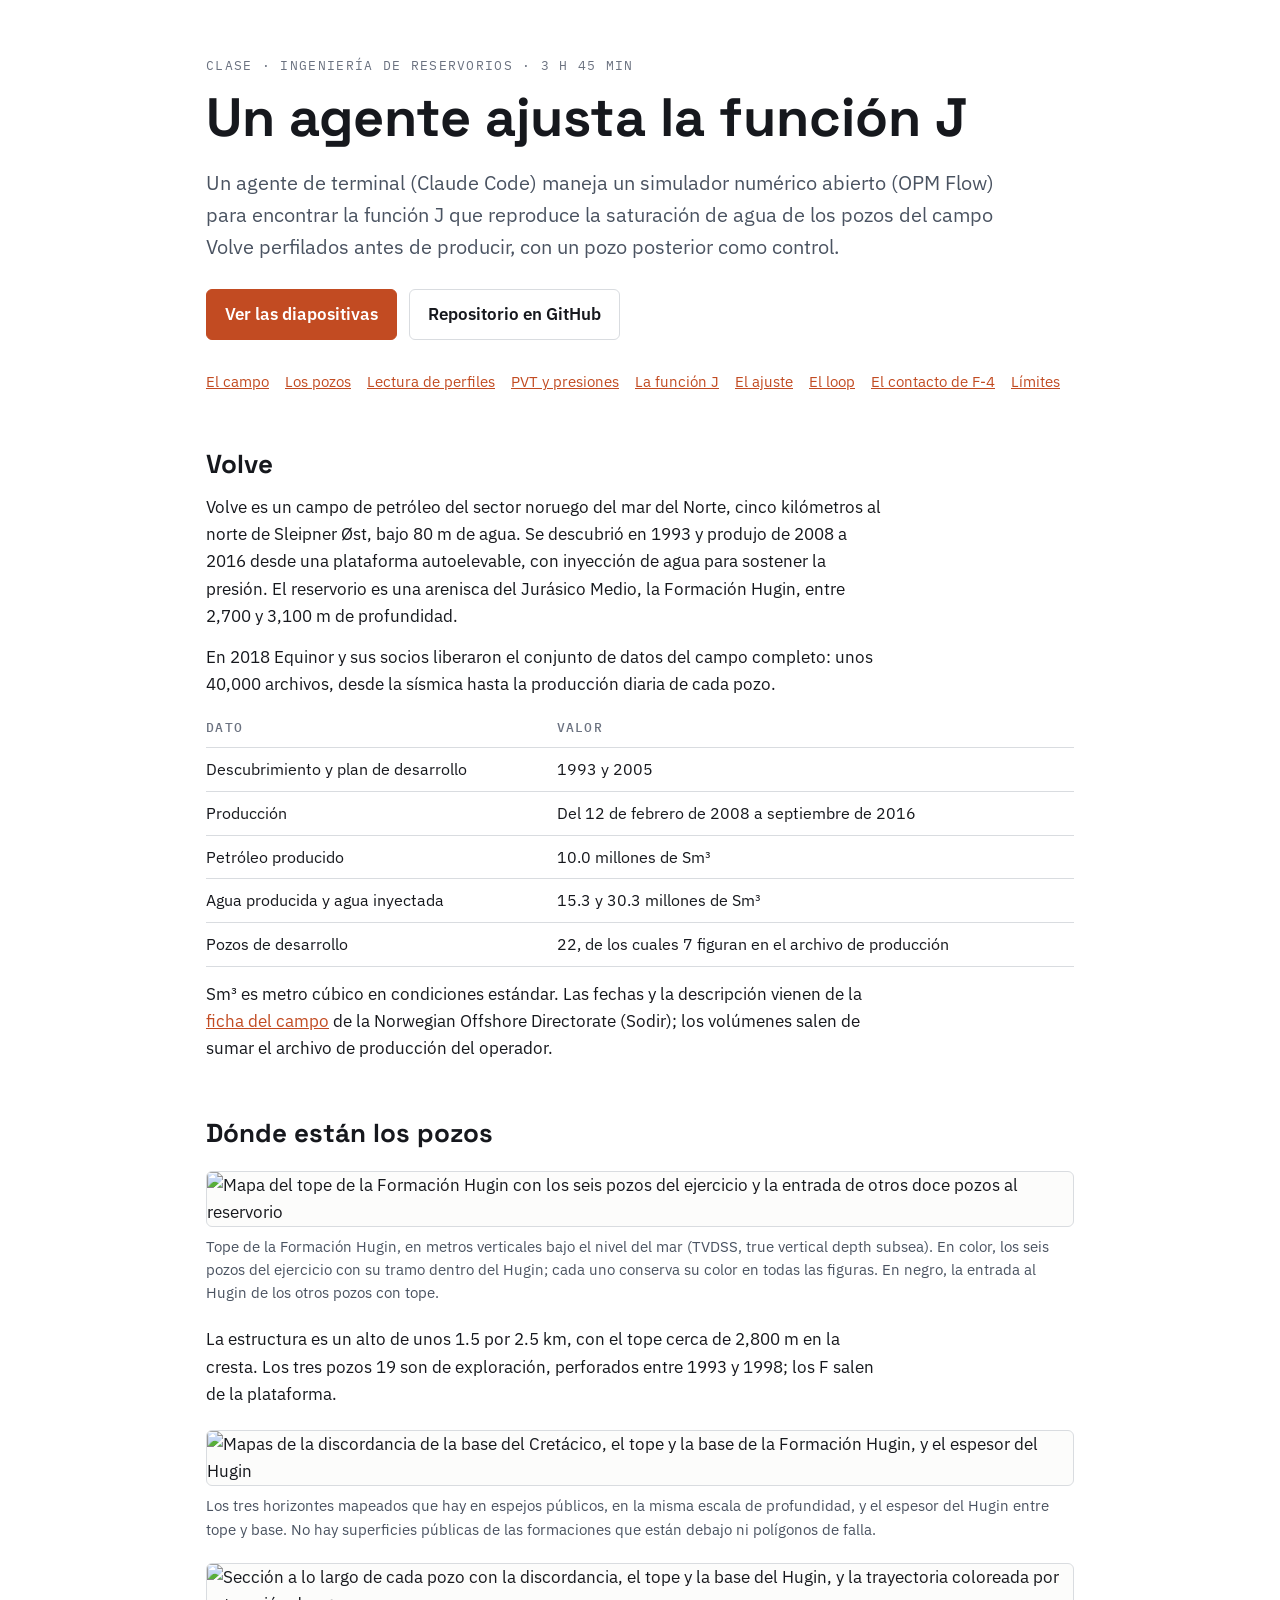
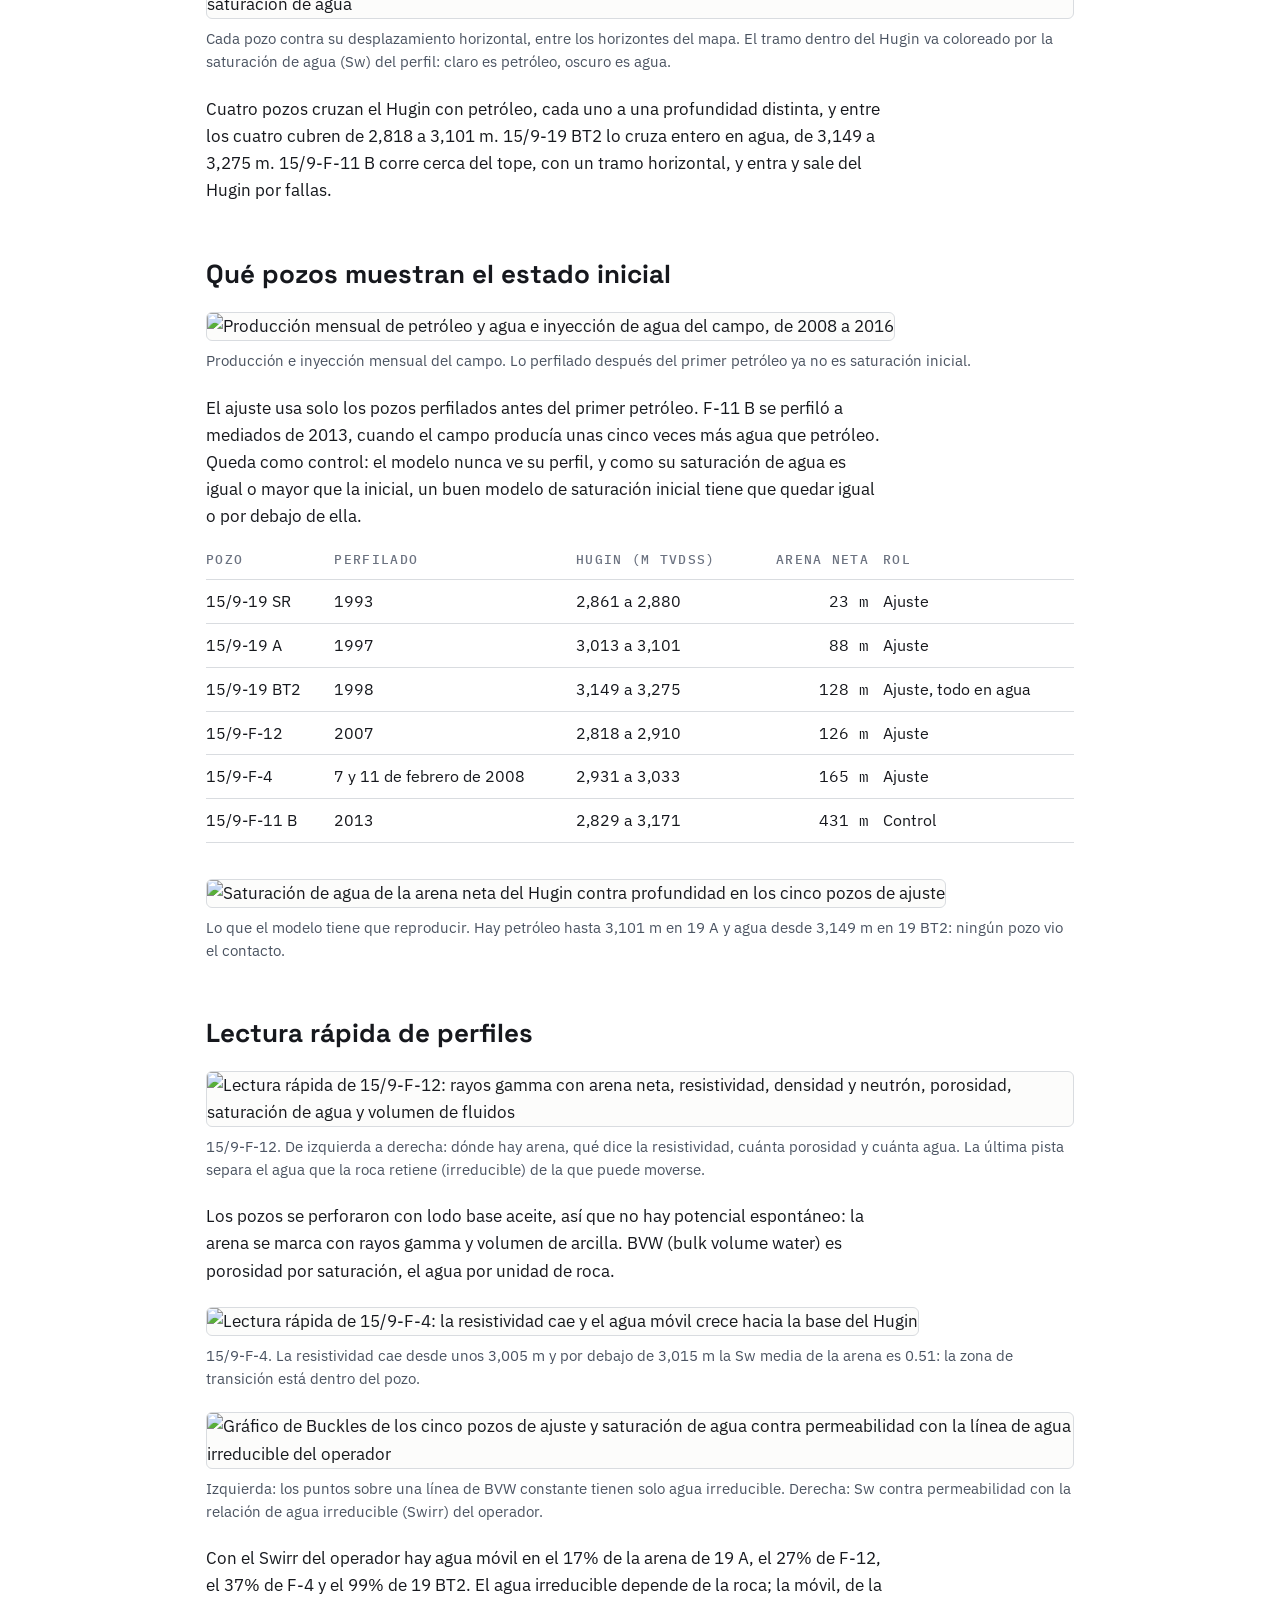
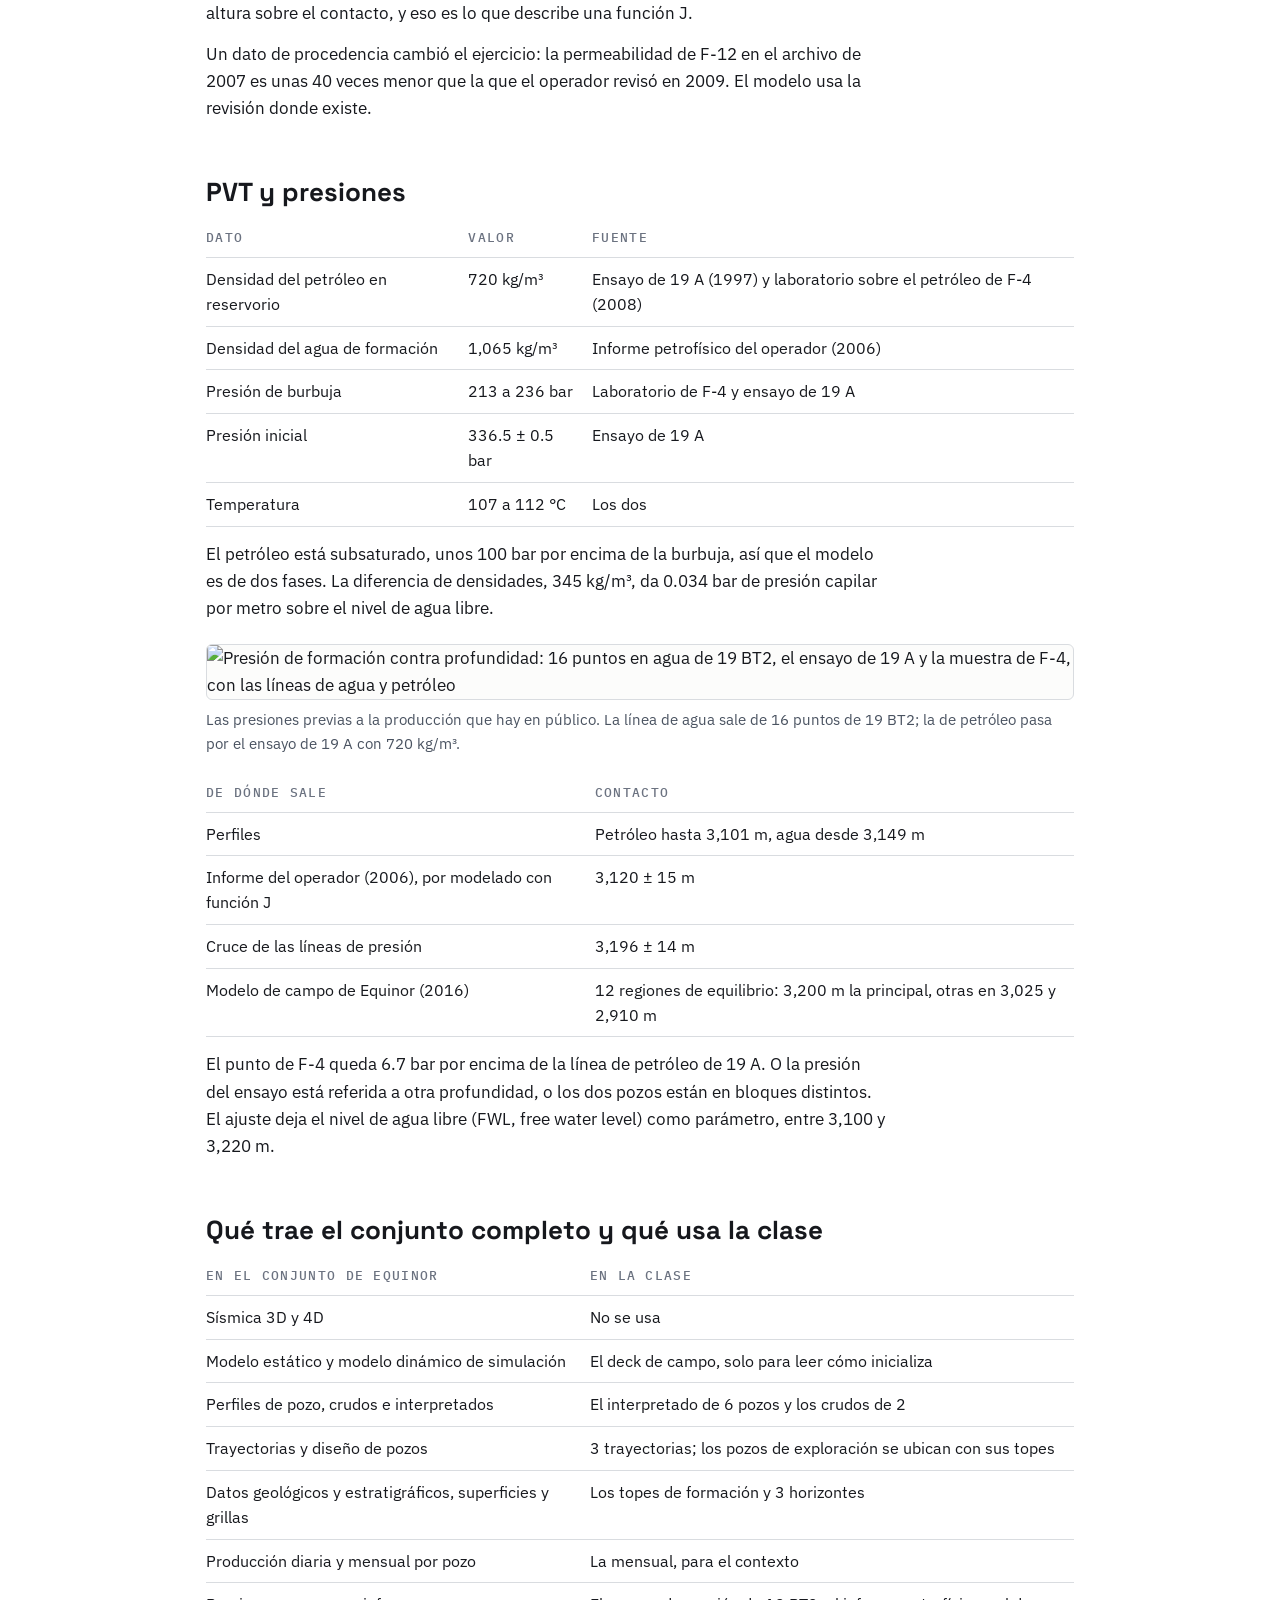
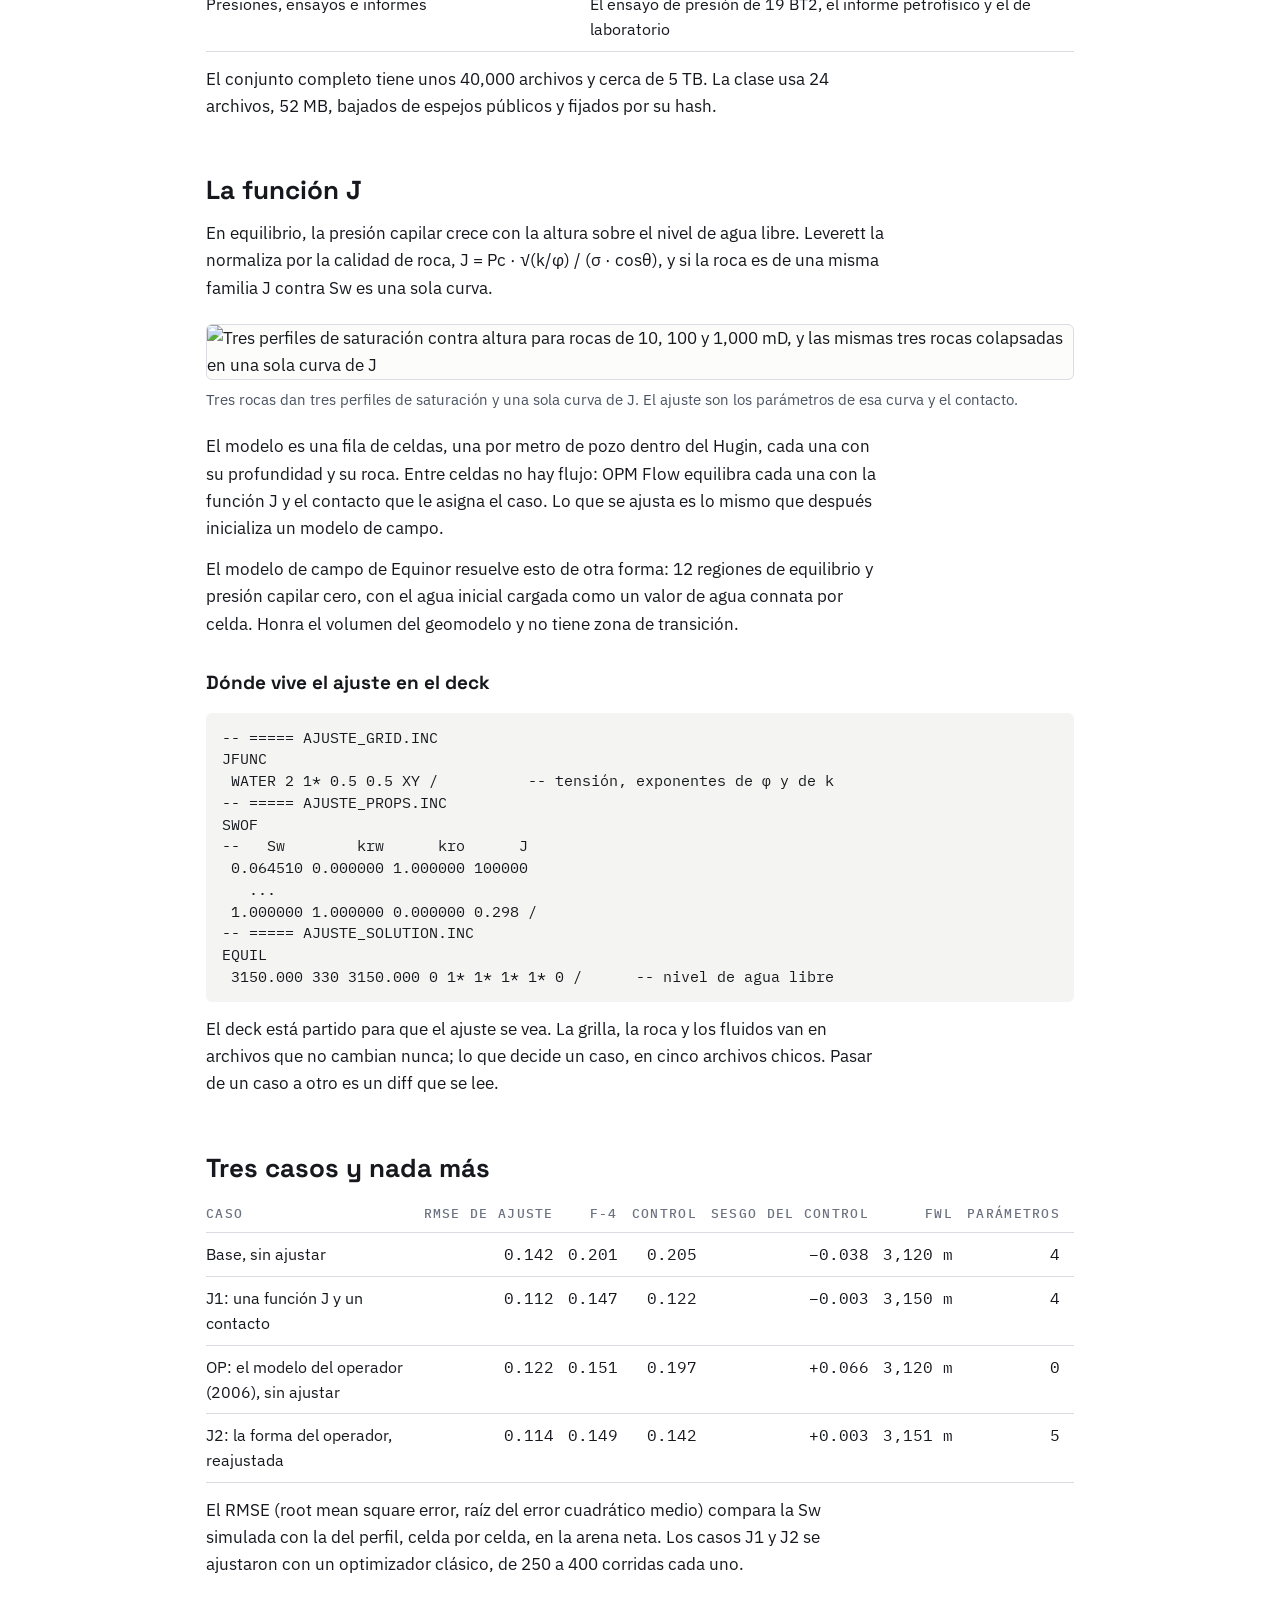
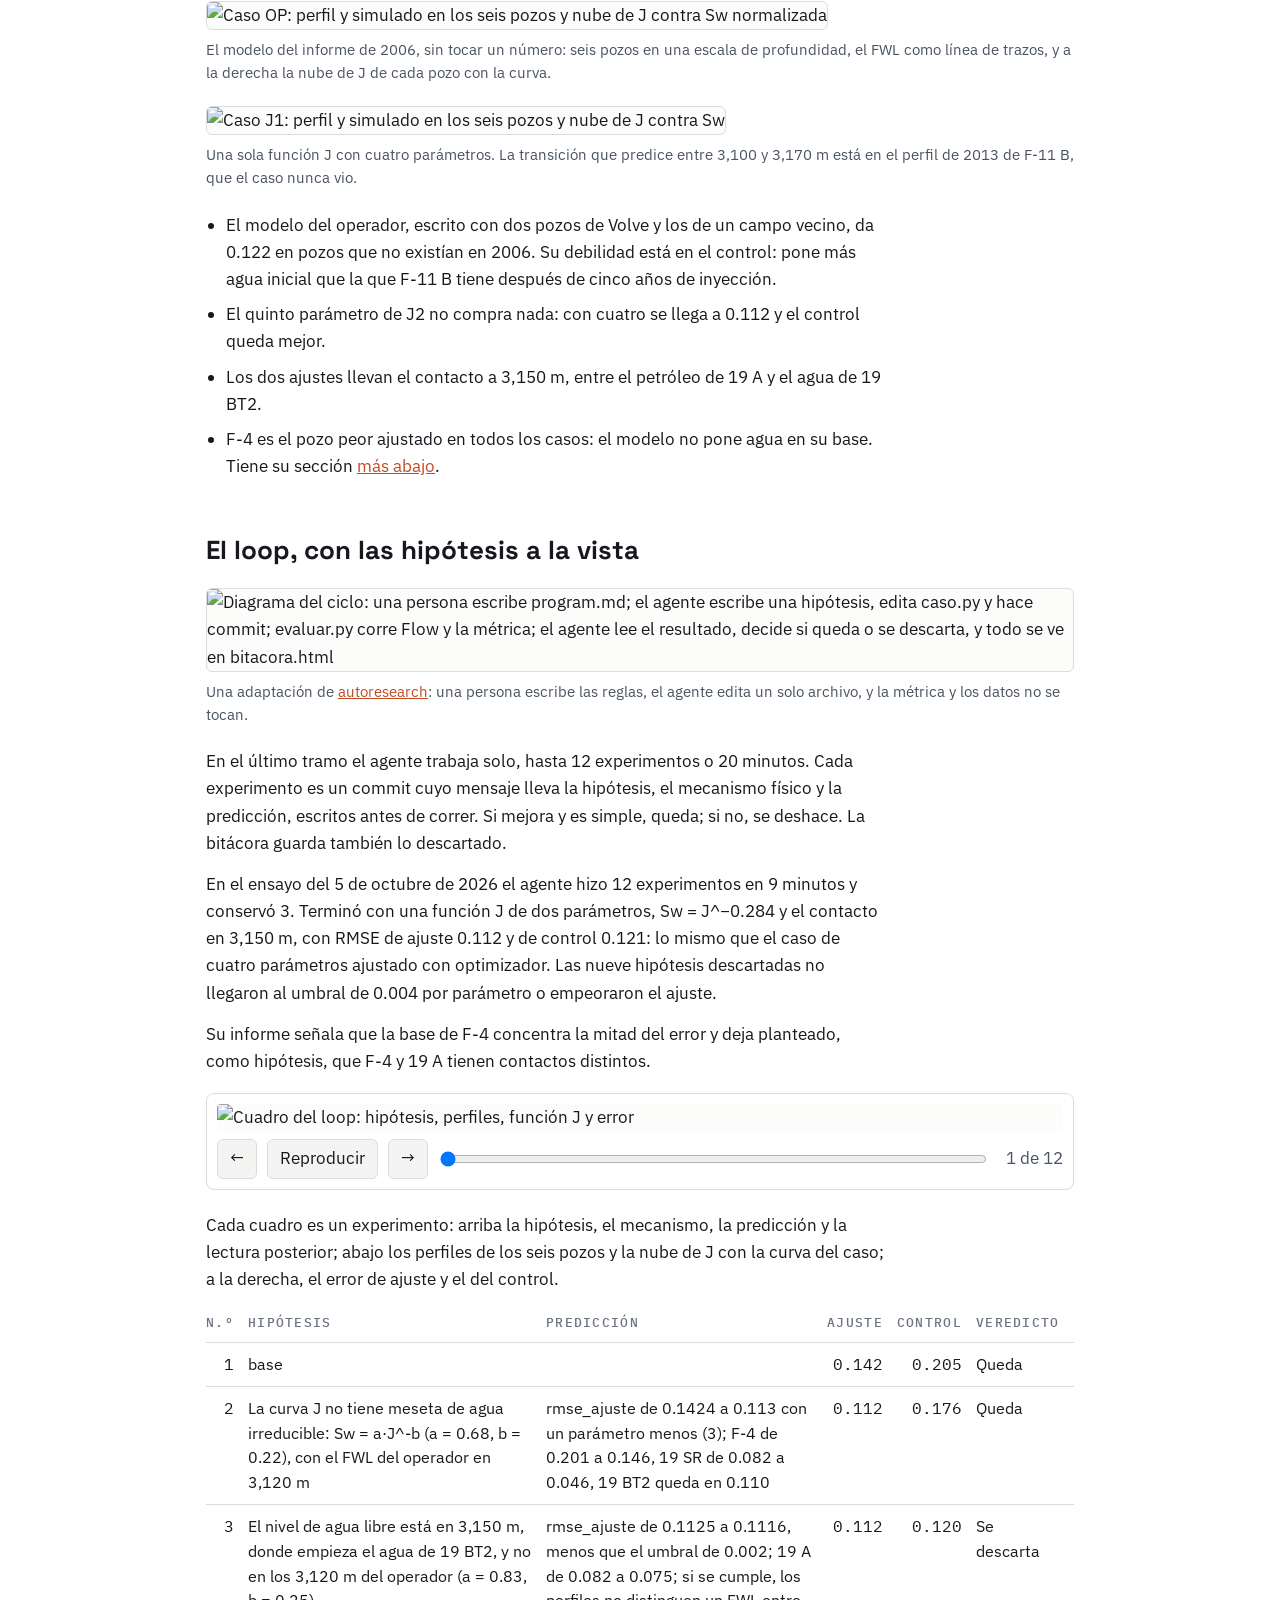
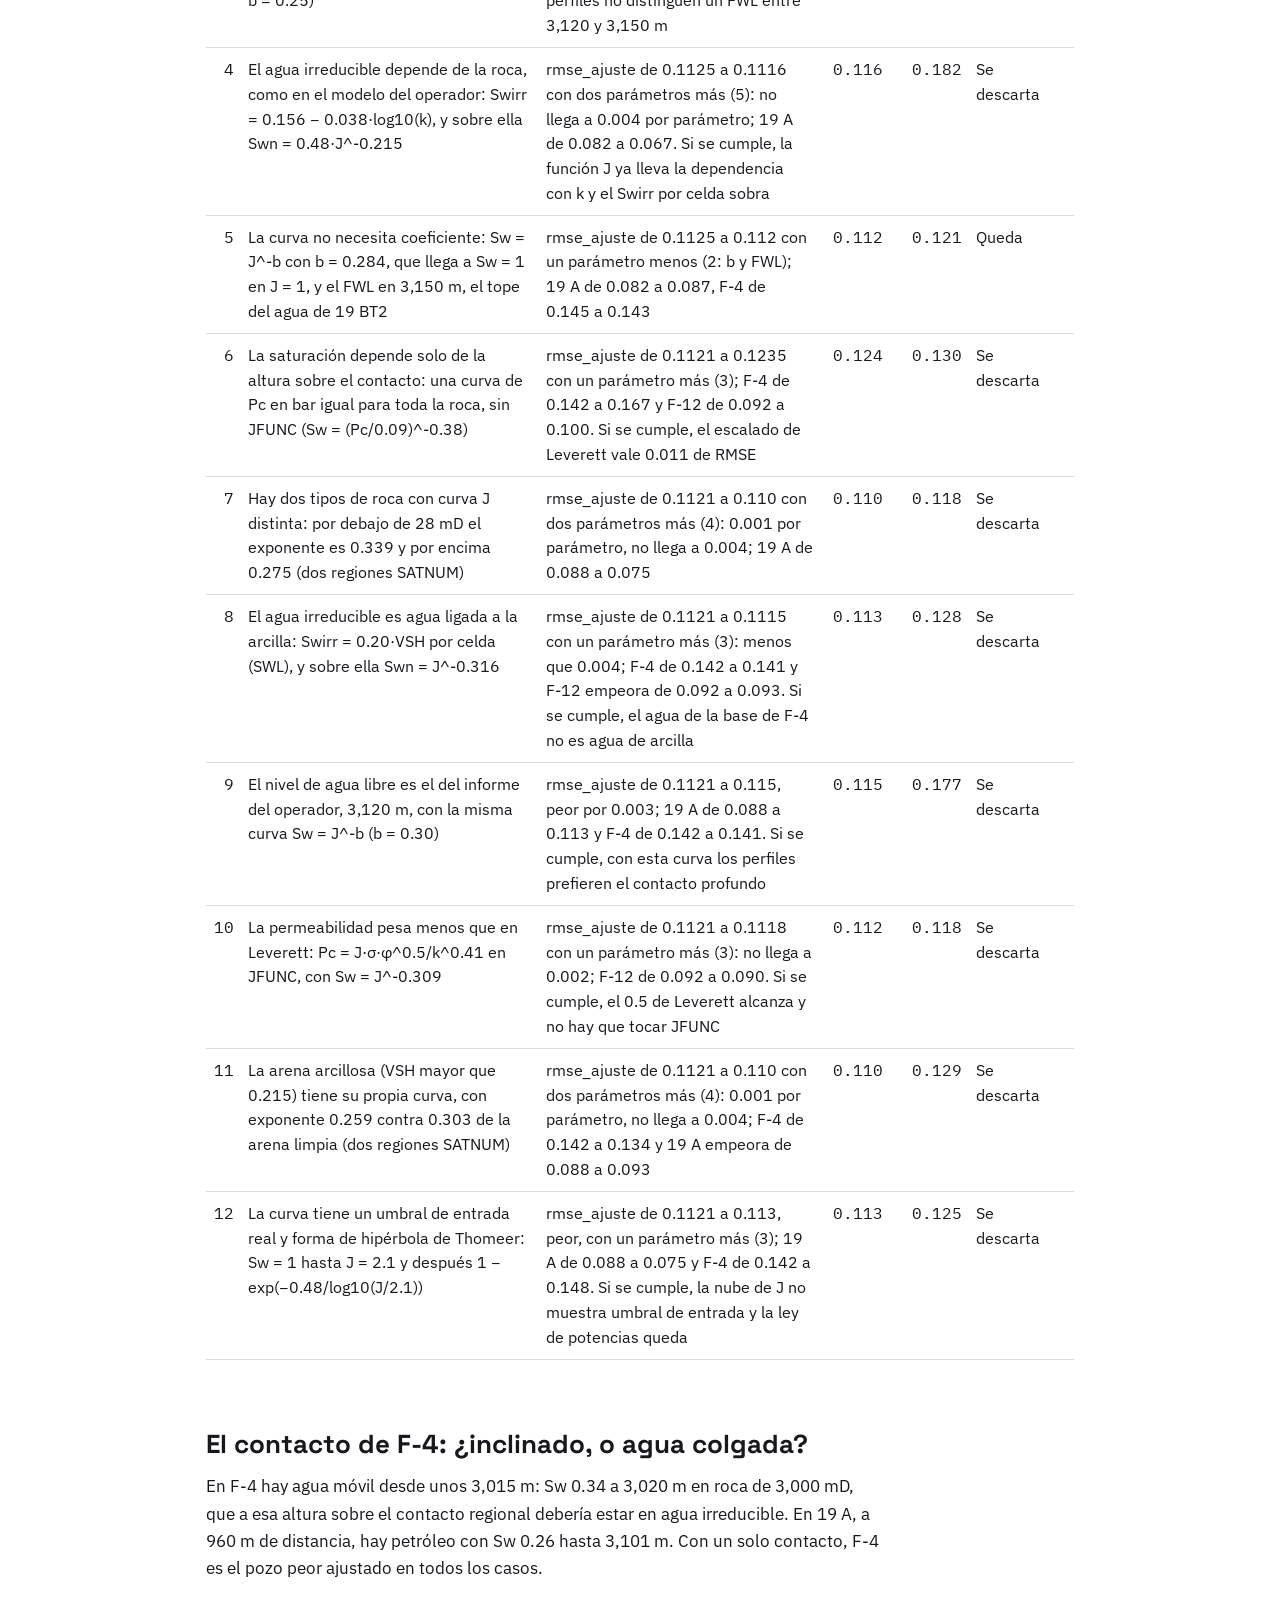
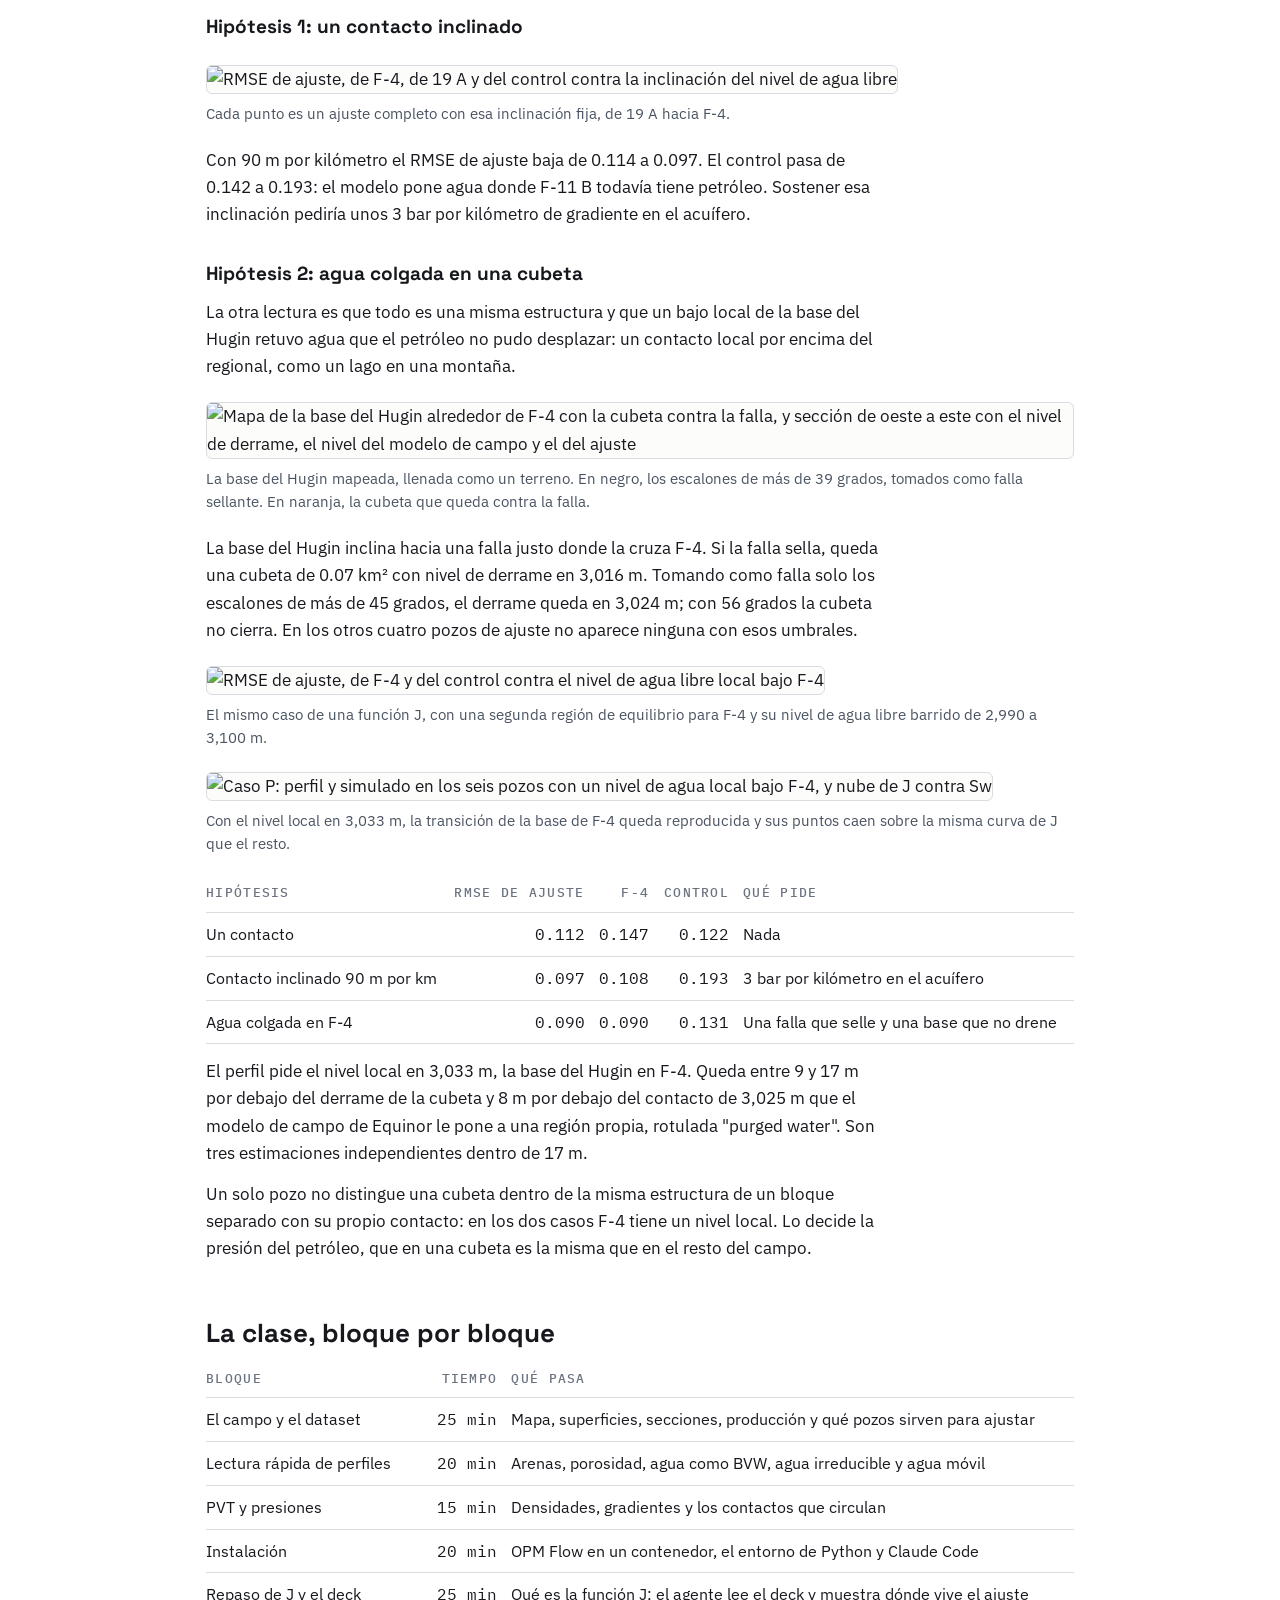
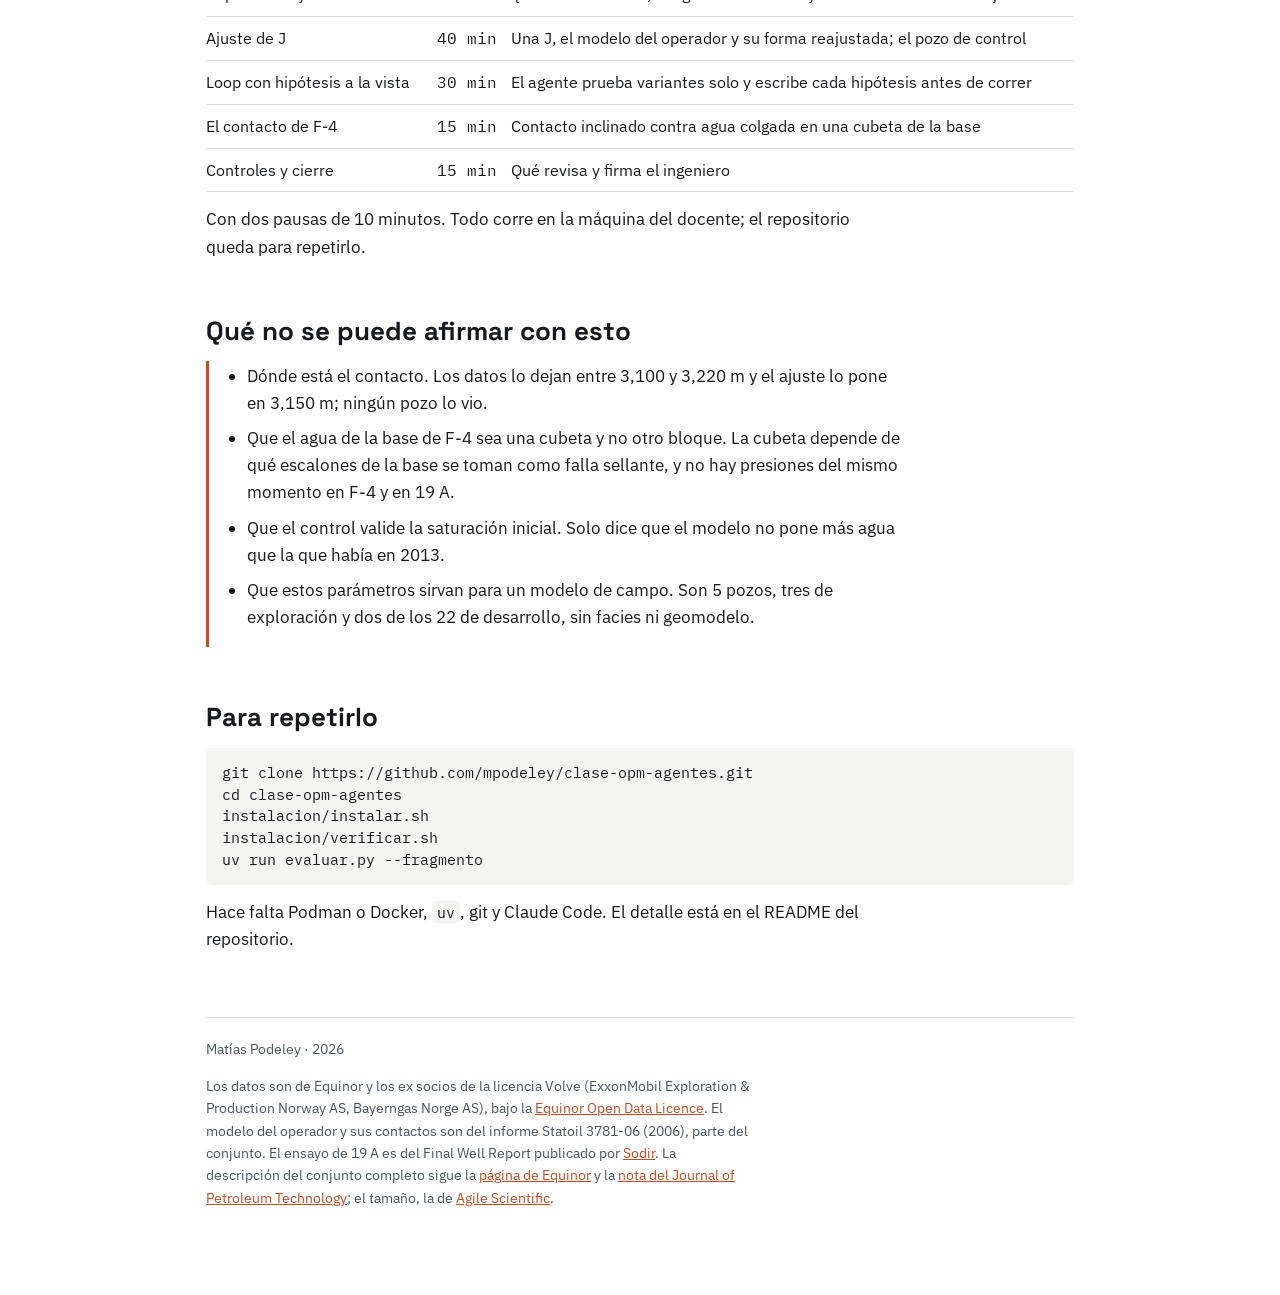
==== commit f93f7940: "Perched water under F-4: basin analysis of the base Hugin and a local water level - web/cubeta.py fi" ====
--- a/web/index.html
+++ b/web/index.html
@@ -68,7 +68,7 @@
   <nav class="toc" aria-label="Secciones">
     <a href="#volve">El campo</a><a href="#pozos">Los pozos</a><a href="#quicklook">Lectura de perfiles</a>
     <a href="#presiones">PVT y presiones</a><a href="#j">La función J</a><a href="#ajuste">El ajuste</a>
-    <a href="#loop">El loop</a><a href="#contacto">¿Contacto inclinado?</a><a href="#limites">Límites</a>
+    <a href="#loop">El loop</a><a href="#contacto">El contacto de F-4</a><a href="#limites">Límites</a>
   </nav>
 
   <h2 id="volve">Volve</h2>
@@ -230,7 +230,7 @@
     <li>El modelo del operador, escrito con dos pozos de Volve y los de un campo vecino, da 0.122 en pozos que no existían en 2006. Su debilidad está en el control: pone más agua inicial que la que F-11 B tiene después de cinco años de inyección.</li>
     <li>El quinto parámetro de J2 no compra nada: con cuatro se llega a 0.112 y el control queda mejor.</li>
     <li>Los dos ajustes llevan el contacto a 3,150 m, entre el petróleo de 19 A y el agua de 19 BT2.</li>
-    <li>F-4 es el pozo peor ajustado en todos los casos: el modelo no pone agua en su base.</li>
+    <li>F-4 es el pozo peor ajustado en todos los casos: el modelo no pone agua en su base. Tiene su sección <a href="#contacto">más abajo</a>.</li>
   </ul>
 
   <h2 id="loop">El loop, con las hipótesis a la vista</h2>
@@ -278,14 +278,39 @@
 
 <!-- HIPOTESIS:FIN -->
 
-  <h2 id="contacto">¿Vale la pena un contacto inclinado?</h2>
-  <p>En F-4 hay agua móvil desde unos 3,015 m. En 19 A, a 960 m de distancia, hay petróleo con Sw 0.26 hasta 3,101 m. La hipótesis es que el nivel de agua libre sube de 19 A hacia F-4: un parámetro más, escrito como escalones de regiones de equilibrio.</p>
+  <h2 id="contacto">El contacto de F-4: ¿inclinado, o agua colgada?</h2>
+  <p>En F-4 hay agua móvil desde unos 3,015 m: Sw 0.34 a 3,020 m en roca de 3,000 mD, que a esa altura sobre el contacto regional debería estar en agua irreducible. En 19 A, a 960 m de distancia, hay petróleo con Sw 0.26 hasta 3,101 m. Con un solo contacto, F-4 es el pozo peor ajustado en todos los casos.</p>
+  <h3>Hipótesis 1: un contacto inclinado</h3>
   <figure>
     <img src="img/inclinacion.png" alt="RMSE de ajuste, de F-4, de 19 A y del control contra la inclinación del nivel de agua libre">
-    <figcaption>Cada punto es un ajuste completo con esa inclinación fija.</figcaption>
-  </figure>
-  <p>Con 90 m por kilómetro el RMSE de ajuste baja de 0.114 a 0.097 y el de F-4 de 0.149 a 0.108. El control pasa de 0.142 a 0.193: el modelo pone agua donde F-11 B todavía tiene petróleo. Sostener esa inclinación pediría unos 3 bar por kilómetro de gradiente en el acuífero.</p>
-  <p>Como plano inclinado, la hipótesis no se sostiene. Como señal de que F-4 está en otro bloque, con su propio contacto, coincide con el punto de presión de F-4 y con el modelo de campo, que tiene una región con contacto en 3,025 m.</p>
+    <figcaption>Cada punto es un ajuste completo con esa inclinación fija, de 19 A hacia F-4.</figcaption>
+  </figure>
+  <p>Con 90 m por kilómetro el RMSE de ajuste baja de 0.114 a 0.097. El control pasa de 0.142 a 0.193: el modelo pone agua donde F-11 B todavía tiene petróleo. Sostener esa inclinación pediría unos 3 bar por kilómetro de gradiente en el acuífero.</p>
+  <h3>Hipótesis 2: agua colgada en una cubeta</h3>
+  <p>La otra lectura es que todo es una misma estructura y que un bajo local de la base del Hugin retuvo agua que el petróleo no pudo desplazar: un contacto local por encima del regional, como un lago en una montaña.</p>
+  <figure>
+    <img src="img/cubeta.png" alt="Mapa de la base del Hugin alrededor de F-4 con la cubeta contra la falla, y sección de oeste a este con el nivel de derrame, el nivel del modelo de campo y el del ajuste">
+    <figcaption>La base del Hugin mapeada, llenada como un terreno. En negro, los escalones de más de 39 grados, tomados como falla sellante. En naranja, la cubeta que queda contra la falla.</figcaption>
+  </figure>
+  <p>La base del Hugin inclina hacia una falla justo donde la cruza F-4. Si la falla sella, queda una cubeta de 0.07 km² con nivel de derrame en 3,016 m. Tomando como falla solo los escalones de más de 45 grados, el derrame queda en 3,024 m; con 56 grados la cubeta no cierra. En los otros cuatro pozos de ajuste no aparece ninguna con esos umbrales.</p>
+  <figure>
+    <img src="img/agua-colgada.png" alt="RMSE de ajuste, de F-4 y del control contra el nivel de agua libre local bajo F-4">
+    <figcaption>El mismo caso de una función J, con una segunda región de equilibrio para F-4 y su nivel de agua libre barrido de 2,990 a 3,100 m.</figcaption>
+  </figure>
+  <figure>
+    <img src="img/caso-p.png" alt="Caso P: perfil y simulado en los seis pozos con un nivel de agua local bajo F-4, y nube de J contra Sw">
+    <figcaption>Con el nivel local en 3,033 m, la transición de la base de F-4 queda reproducida y sus puntos caen sobre la misma curva de J que el resto.</figcaption>
+  </figure>
+  <div class="scroll">
+  <table>
+    <tr><th>Hipótesis</th><th class="n">RMSE de ajuste</th><th class="n">F-4</th><th class="n">Control</th><th>Qué pide</th></tr>
+    <tr><td>Un contacto</td><td class="n">0.112</td><td class="n">0.147</td><td class="n">0.122</td><td>Nada</td></tr>
+    <tr><td>Contacto inclinado 90 m por km</td><td class="n">0.097</td><td class="n">0.108</td><td class="n">0.193</td><td>3 bar por kilómetro en el acuífero</td></tr>
+    <tr><td>Agua colgada en F-4</td><td class="n">0.090</td><td class="n">0.090</td><td class="n">0.131</td><td>Una falla que selle y una base que no drene</td></tr>
+  </table>
+  </div>
+  <p>El perfil pide el nivel local en 3,033 m, la base del Hugin en F-4. Queda entre 9 y 17 m por debajo del derrame de la cubeta y 8 m por debajo del contacto de 3,025 m que el modelo de campo de Equinor le pone a una región propia, rotulada "purged water". Son tres estimaciones independientes dentro de 17 m.</p>
+  <p>Un solo pozo no distingue una cubeta dentro de la misma estructura de un bloque separado con su propio contacto: en los dos casos F-4 tiene un nivel local. Lo decide la presión del petróleo, que en una cubeta es la misma que en el resto del campo.</p>
 
   <h2>La clase, bloque por bloque</h2>
   <div class="scroll">
@@ -298,7 +323,7 @@
     <tr><td>Repaso de J y el deck</td><td class="n">25 min</td><td>Qué es la función J; el agente lee el deck y muestra dónde vive el ajuste</td></tr>
     <tr><td>Ajuste de J</td><td class="n">40 min</td><td>Una J, el modelo del operador y su forma reajustada; el pozo de control</td></tr>
     <tr><td>Loop con hipótesis a la vista</td><td class="n">30 min</td><td>El agente prueba variantes solo y escribe cada hipótesis antes de correr</td></tr>
-    <tr><td>¿Contacto inclinado?</td><td class="n">15 min</td><td>Cuánto mejora el ajuste y qué dice el control</td></tr>
+    <tr><td>El contacto de F-4</td><td class="n">15 min</td><td>Contacto inclinado contra agua colgada en una cubeta de la base</td></tr>
     <tr><td>Controles y cierre</td><td class="n">15 min</td><td>Qué revisa y firma el ingeniero</td></tr>
   </table>
   </div>
@@ -308,7 +333,7 @@
   <div class="limit">
   <ul>
     <li>Dónde está el contacto. Los datos lo dejan entre 3,100 y 3,220 m y el ajuste lo pone en 3,150 m; ningún pozo lo vio.</li>
-    <li>Que haya un solo contacto. F-4 pide otro, y no hay presiones del mismo momento en F-4 y en 19 A que lo confirmen.</li>
+    <li>Que el agua de la base de F-4 sea una cubeta y no otro bloque. La cubeta depende de qué escalones de la base se toman como falla sellante, y no hay presiones del mismo momento en F-4 y en 19 A.</li>
     <li>Que el control valide la saturación inicial. Solo dice que el modelo no pone más agua que la que había en 2013.</li>
     <li>Que estos parámetros sirvan para un modelo de campo. Son 5 pozos, tres de exploración y dos de los 22 de desarrollo, sin facies ni geomodelo.</li>
   </ul>
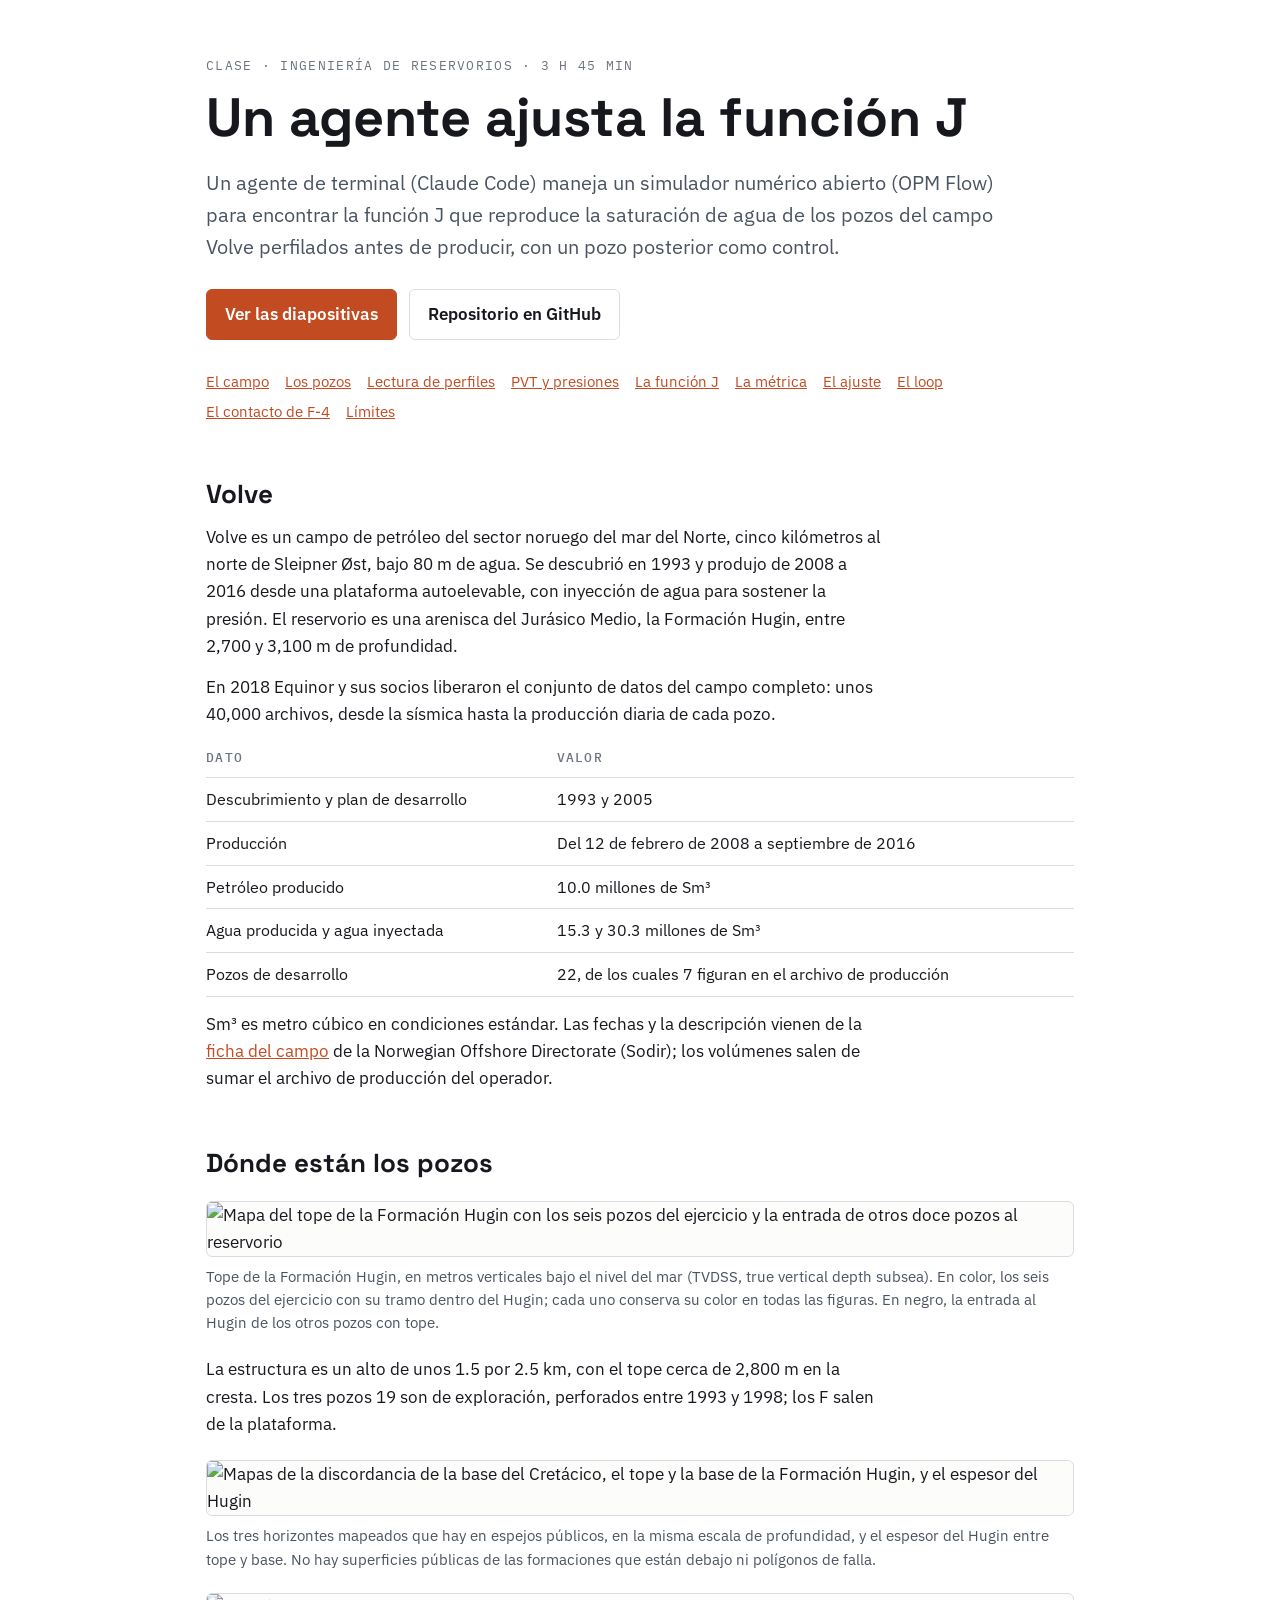
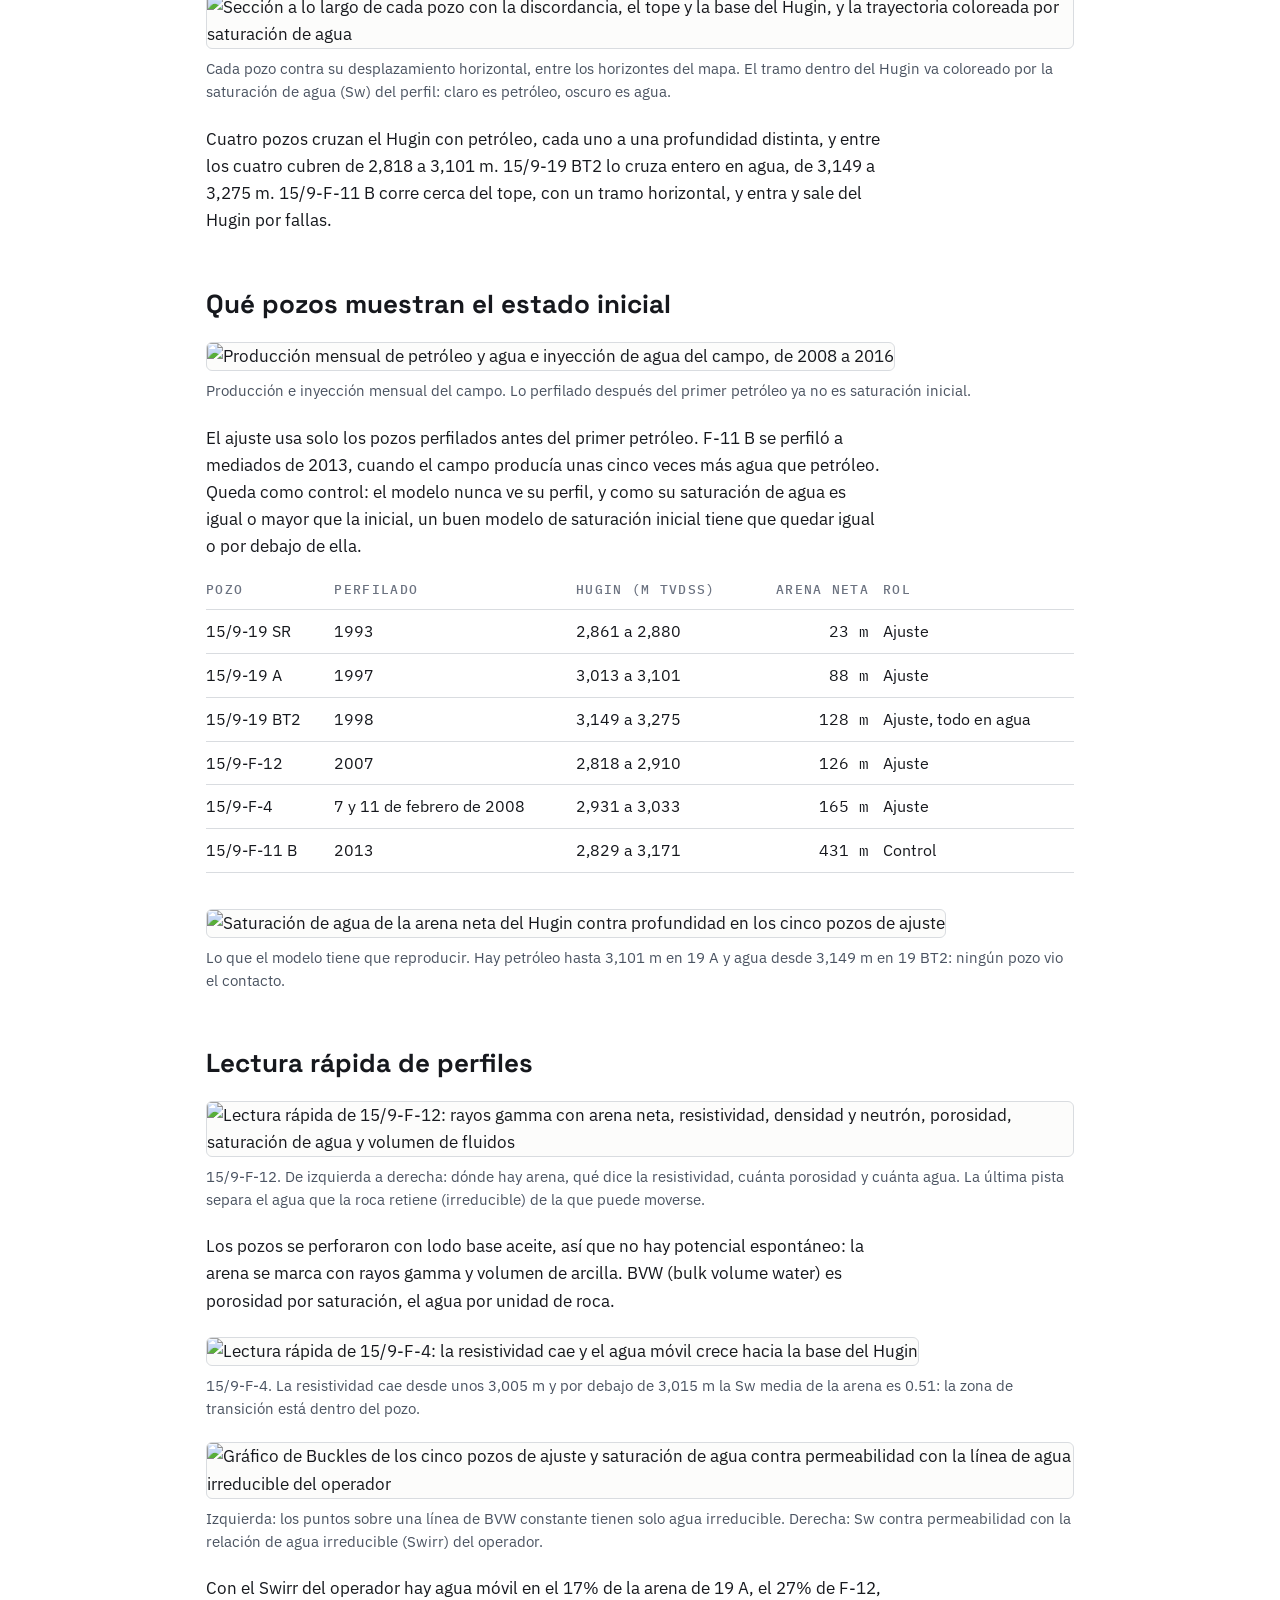
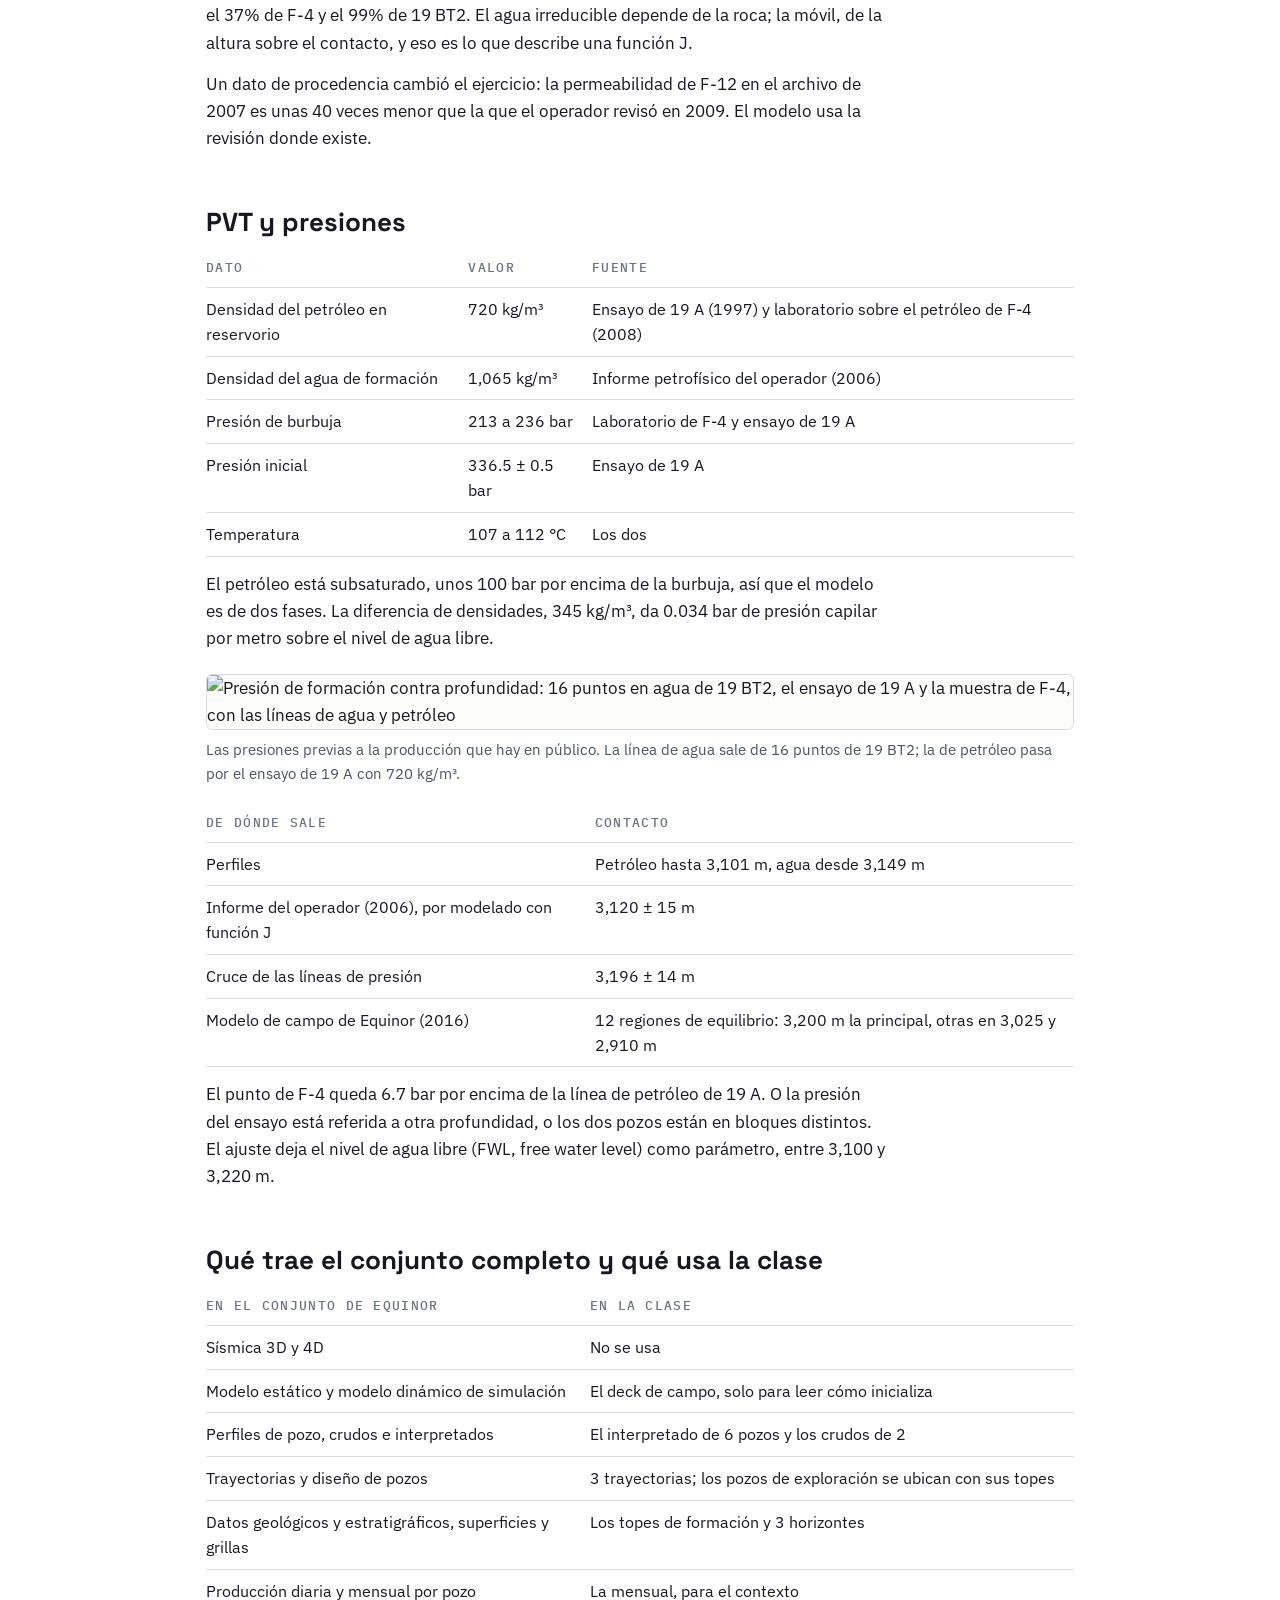
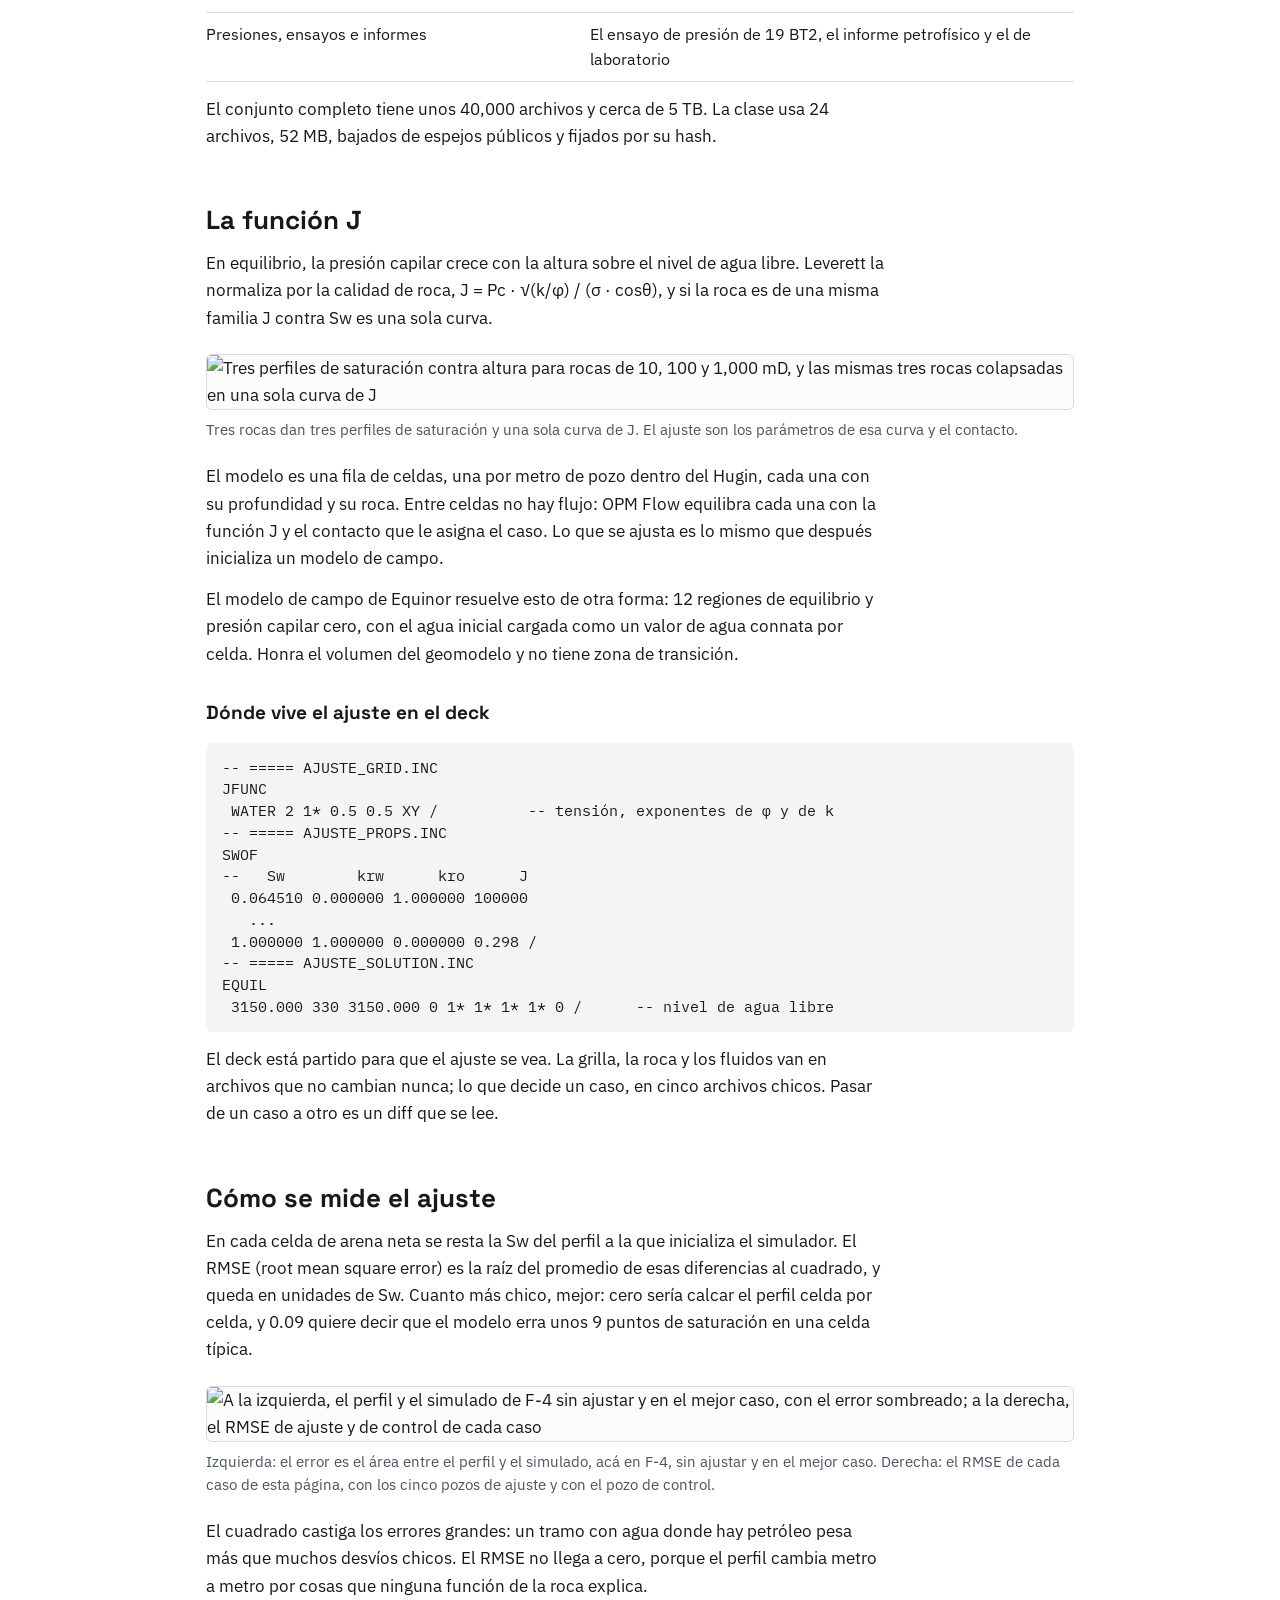
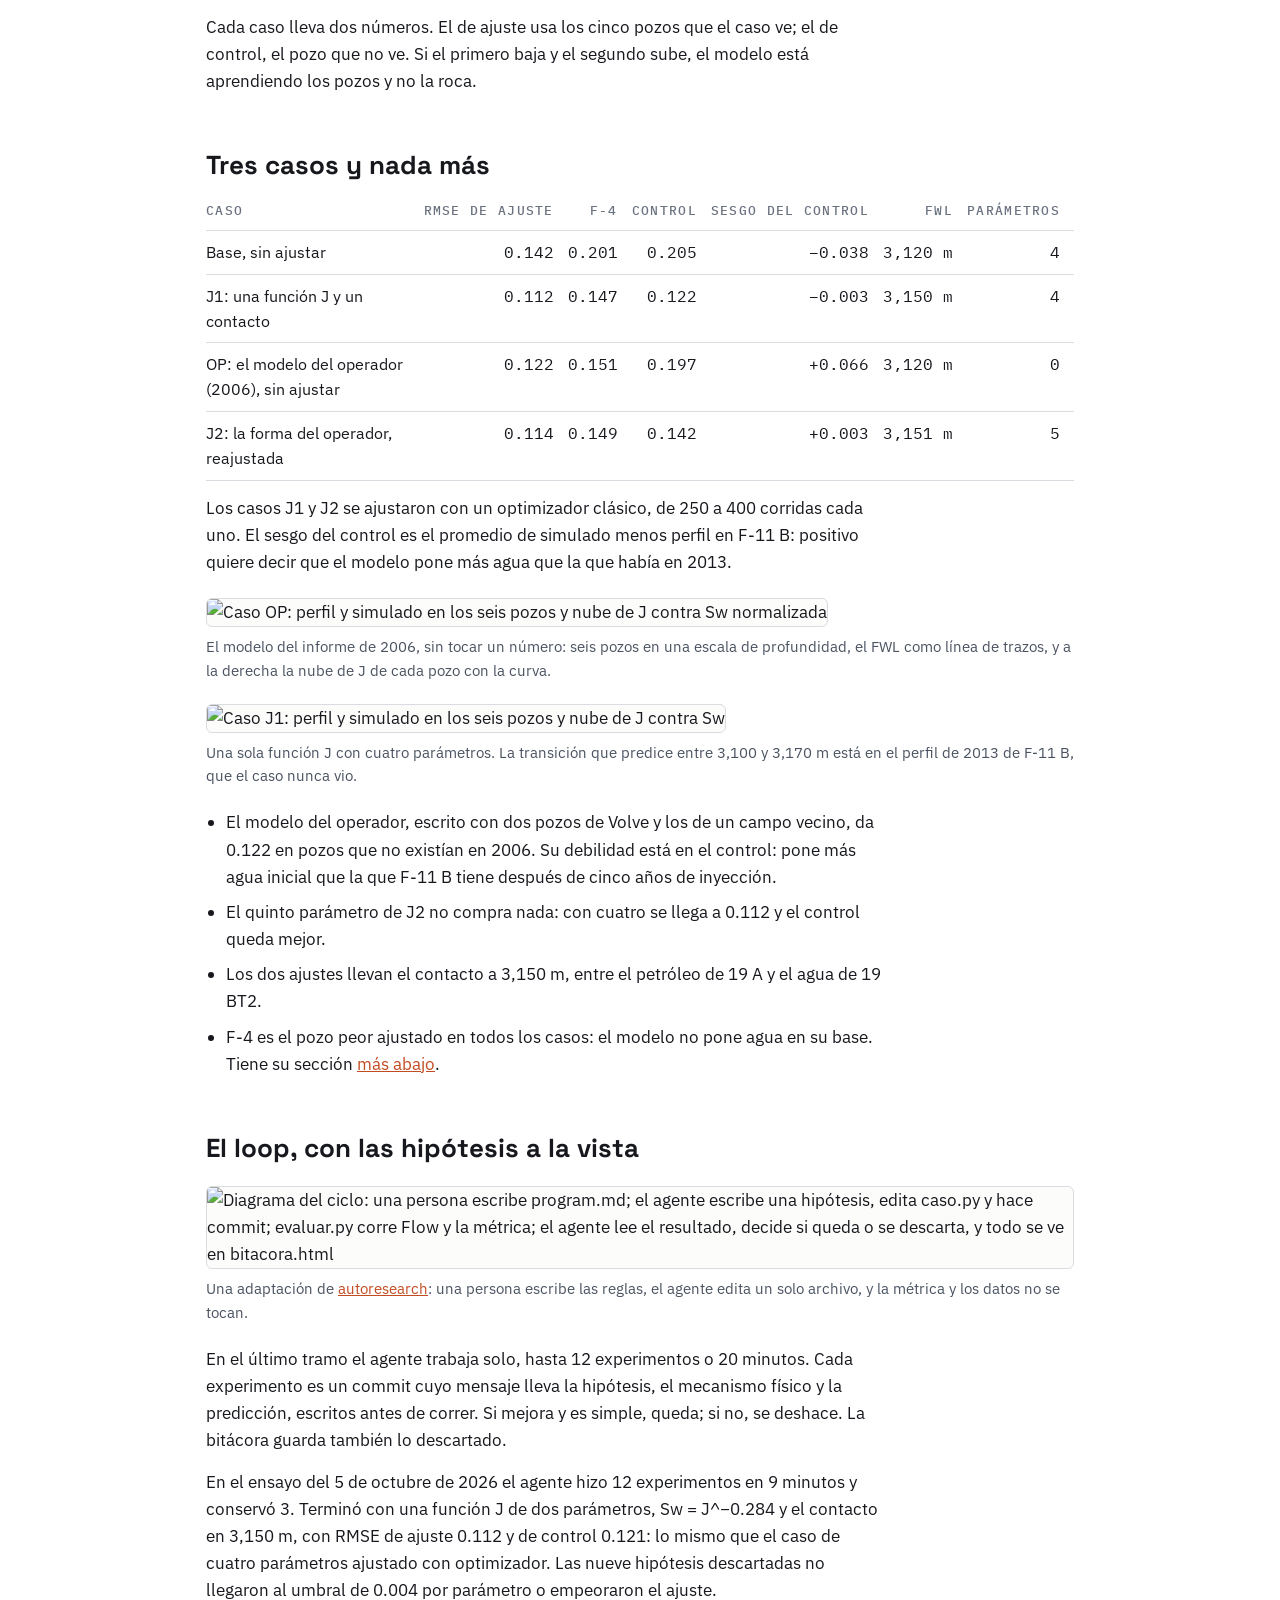
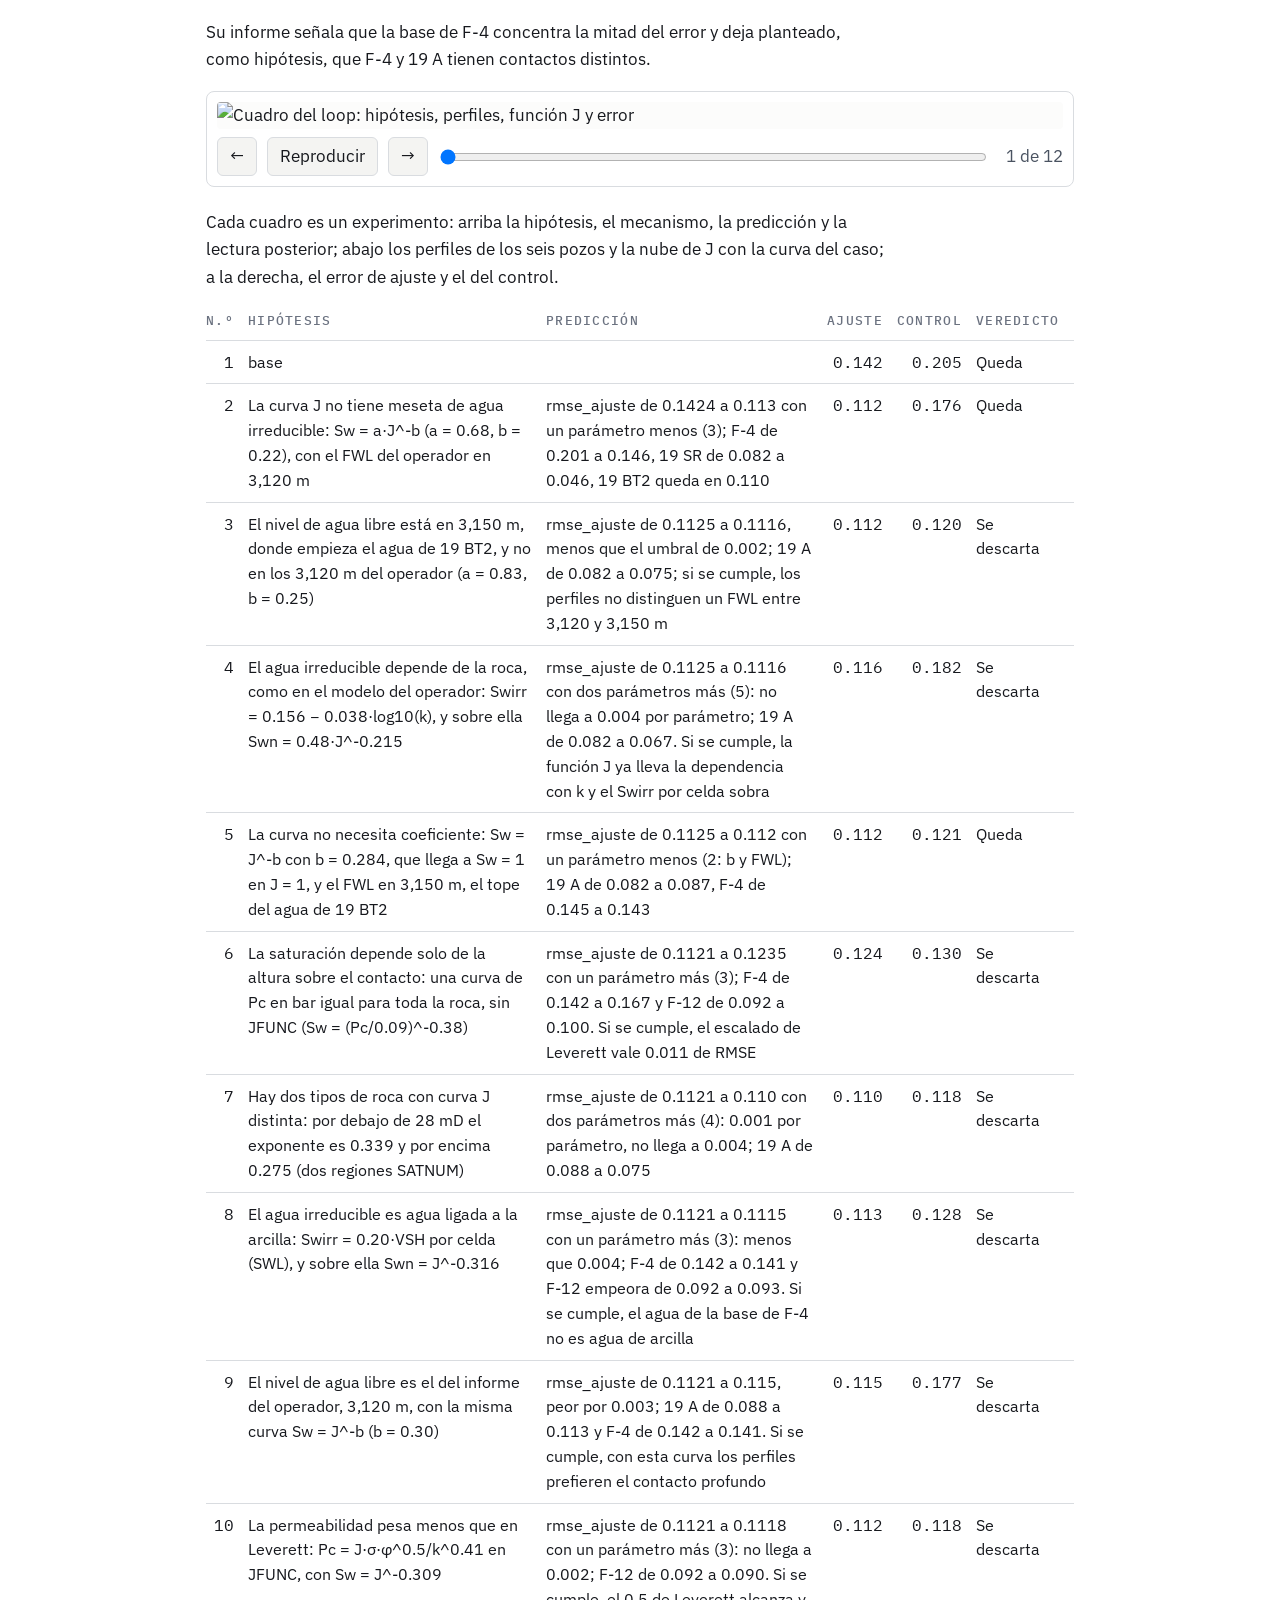
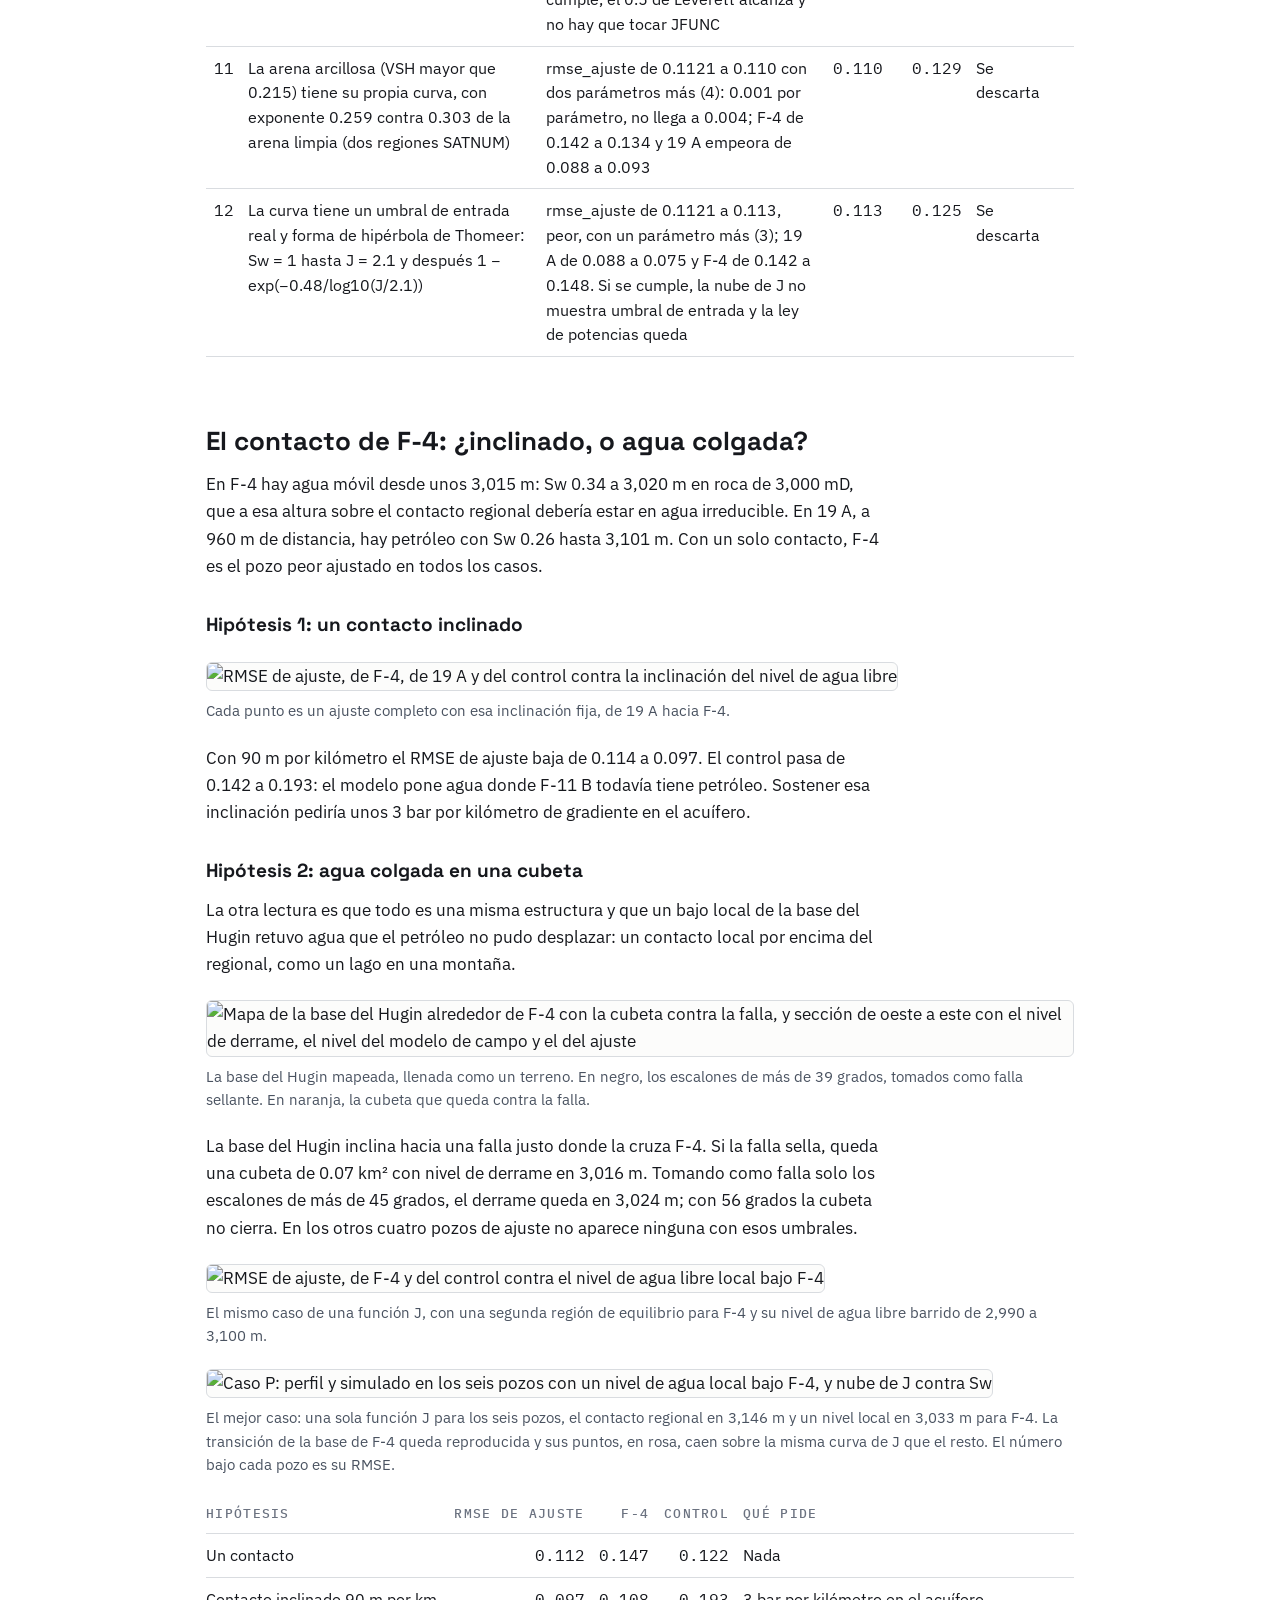
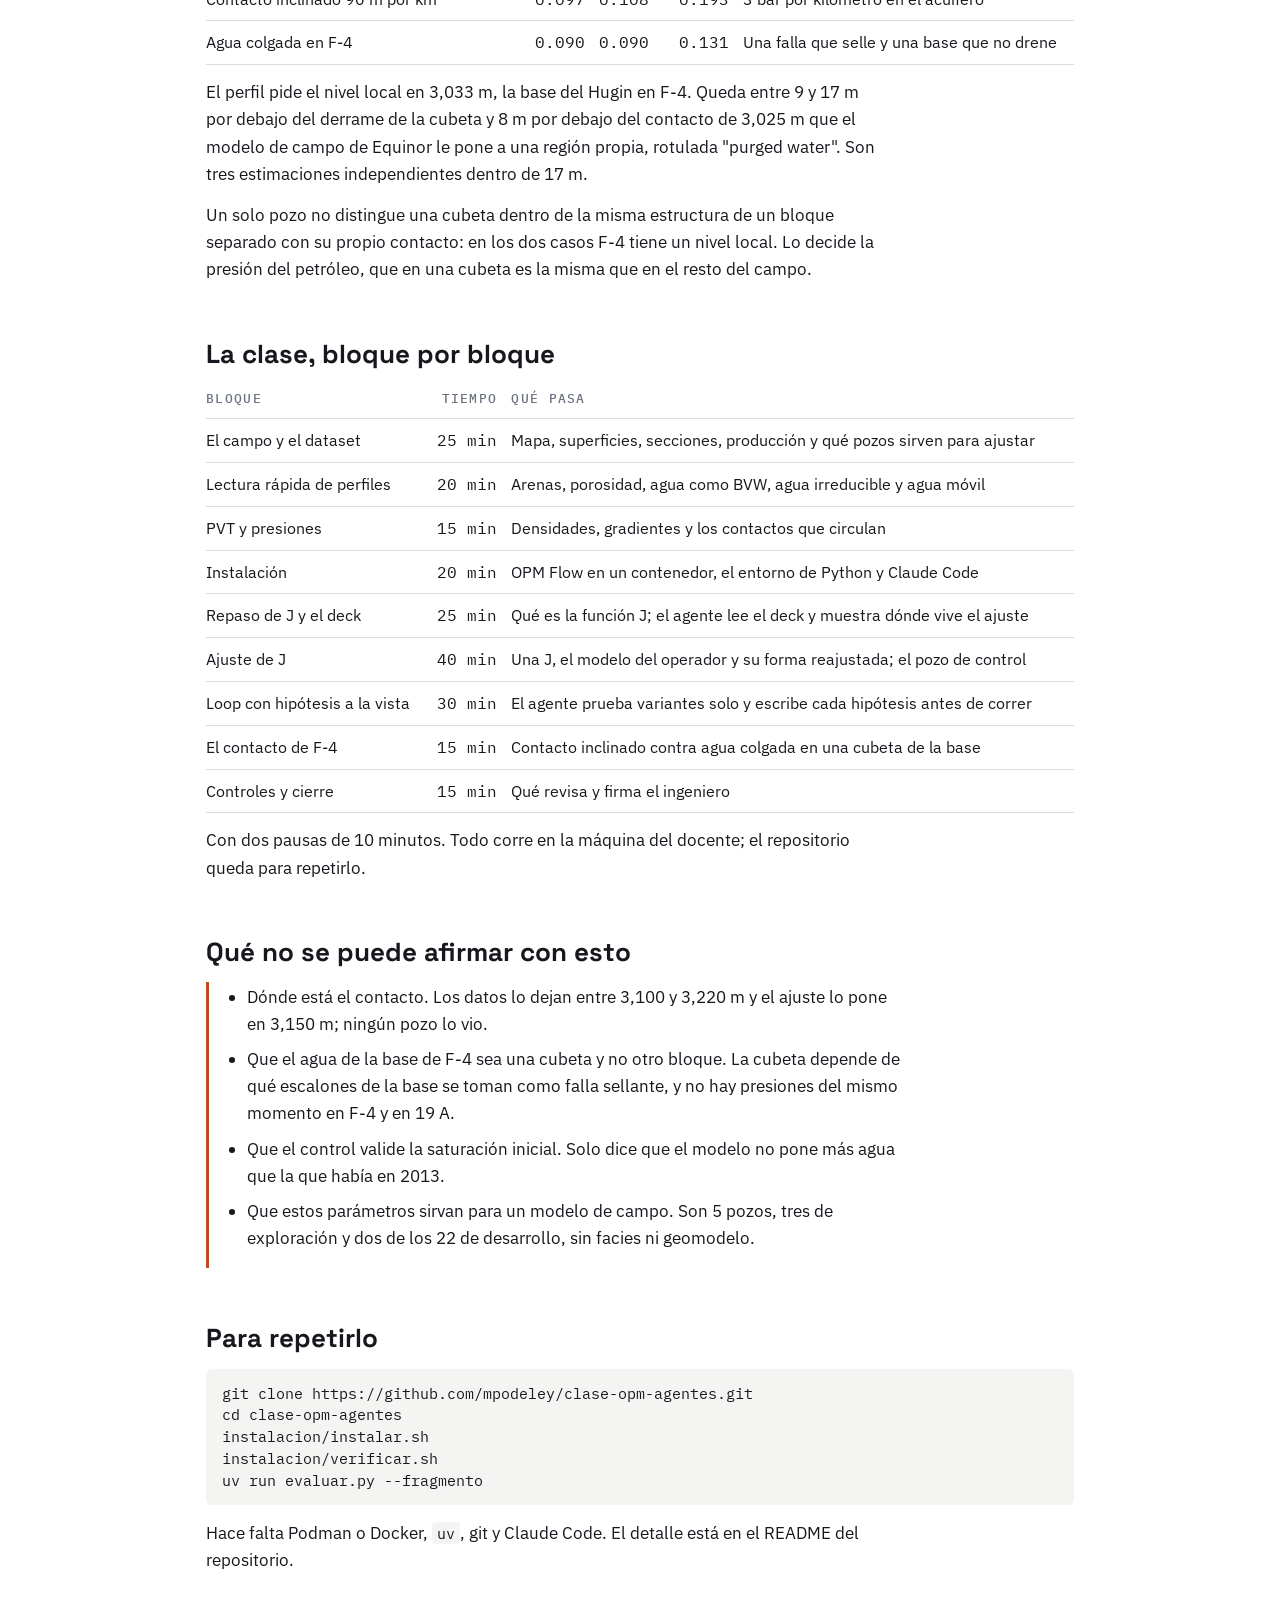
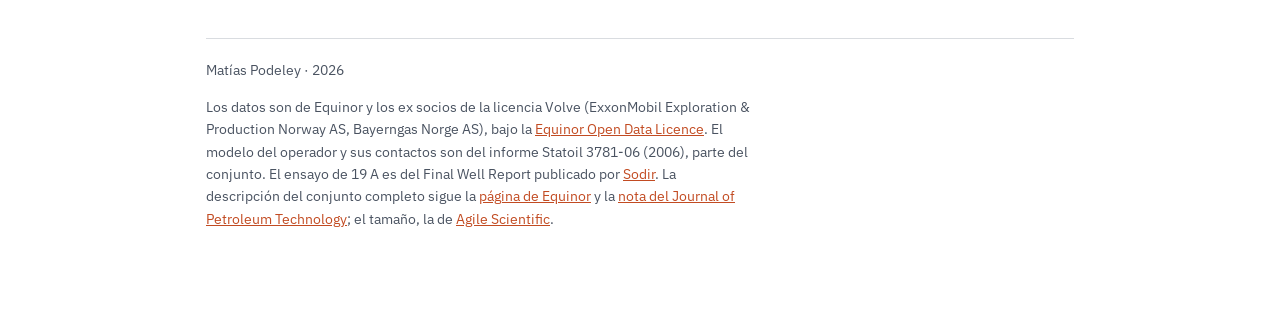
==== commit f35264b5: "Explain the error metric with a figure and show the best case after the perched-water slides Co-Auth" ====
--- a/web/index.html
+++ b/web/index.html
@@ -67,7 +67,7 @@
   </div>
   <nav class="toc" aria-label="Secciones">
     <a href="#volve">El campo</a><a href="#pozos">Los pozos</a><a href="#quicklook">Lectura de perfiles</a>
-    <a href="#presiones">PVT y presiones</a><a href="#j">La función J</a><a href="#ajuste">El ajuste</a>
+    <a href="#presiones">PVT y presiones</a><a href="#j">La función J</a><a href="#rmse">La métrica</a><a href="#ajuste">El ajuste</a>
     <a href="#loop">El loop</a><a href="#contacto">El contacto de F-4</a><a href="#limites">Límites</a>
   </nav>
 
@@ -207,6 +207,15 @@
  3150.000 330 3150.000 0 1* 1* 1* 1* 0 /      -- nivel de agua libre</pre>
   <p>El deck está partido para que el ajuste se vea. La grilla, la roca y los fluidos van en archivos que no cambian nunca; lo que decide un caso, en cinco archivos chicos. Pasar de un caso a otro es un diff que se lee.</p>
 
+  <h2 id="rmse">Cómo se mide el ajuste</h2>
+  <p>En cada celda de arena neta se resta la Sw del perfil a la que inicializa el simulador. El RMSE (root mean square error) es la raíz del promedio de esas diferencias al cuadrado, y queda en unidades de Sw. Cuanto más chico, mejor: cero sería calcar el perfil celda por celda, y 0.09 quiere decir que el modelo erra unos 9 puntos de saturación en una celda típica.</p>
+  <figure>
+    <img src="img/rmse.png" alt="A la izquierda, el perfil y el simulado de F-4 sin ajustar y en el mejor caso, con el error sombreado; a la derecha, el RMSE de ajuste y de control de cada caso">
+    <figcaption>Izquierda: el error es el área entre el perfil y el simulado, acá en F-4, sin ajustar y en el mejor caso. Derecha: el RMSE de cada caso de esta página, con los cinco pozos de ajuste y con el pozo de control.</figcaption>
+  </figure>
+  <p>El cuadrado castiga los errores grandes: un tramo con agua donde hay petróleo pesa más que muchos desvíos chicos. El RMSE no llega a cero, porque el perfil cambia metro a metro por cosas que ninguna función de la roca explica.</p>
+  <p>Cada caso lleva dos números. El de ajuste usa los cinco pozos que el caso ve; el de control, el pozo que no ve. Si el primero baja y el segundo sube, el modelo está aprendiendo los pozos y no la roca.</p>
+
   <h2 id="ajuste">Tres casos y nada más</h2>
   <div class="scroll">
   <table>
@@ -217,7 +226,7 @@
     <tr><td>J2: la forma del operador, reajustada</td><td class="n">0.114</td><td class="n">0.149</td><td class="n">0.142</td><td class="n">+0.003</td><td class="n">3,151 m</td><td class="n">5</td></tr>
   </table>
   </div>
-  <p>El RMSE (root mean square error, raíz del error cuadrático medio) compara la Sw simulada con la del perfil, celda por celda, en la arena neta. Los casos J1 y J2 se ajustaron con un optimizador clásico, de 250 a 400 corridas cada uno.</p>
+  <p>Los casos J1 y J2 se ajustaron con un optimizador clásico, de 250 a 400 corridas cada uno. El sesgo del control es el promedio de simulado menos perfil en F-11 B: positivo quiere decir que el modelo pone más agua que la que había en 2013.</p>
   <figure>
     <img src="img/caso-op.png" alt="Caso OP: perfil y simulado en los seis pozos y nube de J contra Sw normalizada">
     <figcaption>El modelo del informe de 2006, sin tocar un número: seis pozos en una escala de profundidad, el FWL como línea de trazos, y a la derecha la nube de J de cada pozo con la curva.</figcaption>
@@ -299,7 +308,7 @@
   </figure>
   <figure>
     <img src="img/caso-p.png" alt="Caso P: perfil y simulado en los seis pozos con un nivel de agua local bajo F-4, y nube de J contra Sw">
-    <figcaption>Con el nivel local en 3,033 m, la transición de la base de F-4 queda reproducida y sus puntos caen sobre la misma curva de J que el resto.</figcaption>
+    <figcaption>El mejor caso: una sola función J para los seis pozos, el contacto regional en 3,146 m y un nivel local en 3,033 m para F-4. La transición de la base de F-4 queda reproducida y sus puntos, en rosa, caen sobre la misma curva de J que el resto. El número bajo cada pozo es su RMSE.</figcaption>
   </figure>
   <div class="scroll">
   <table>
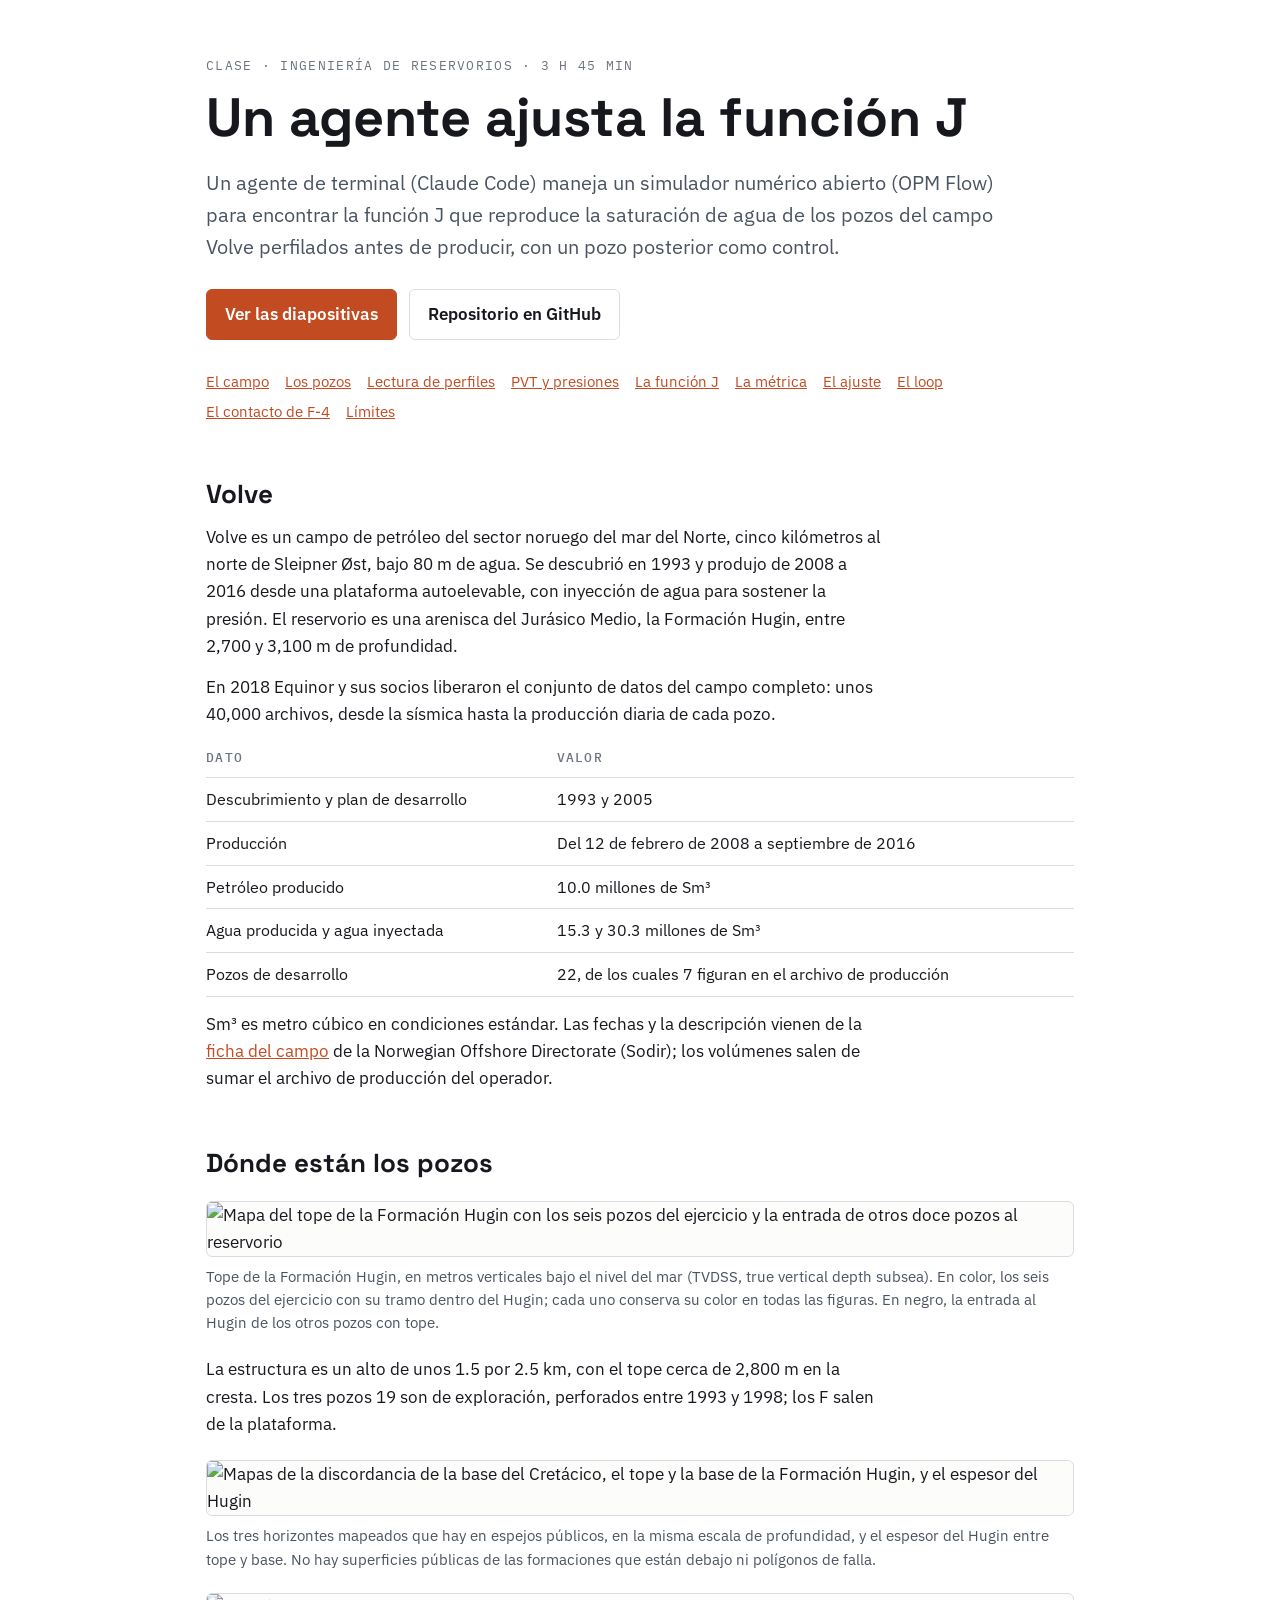
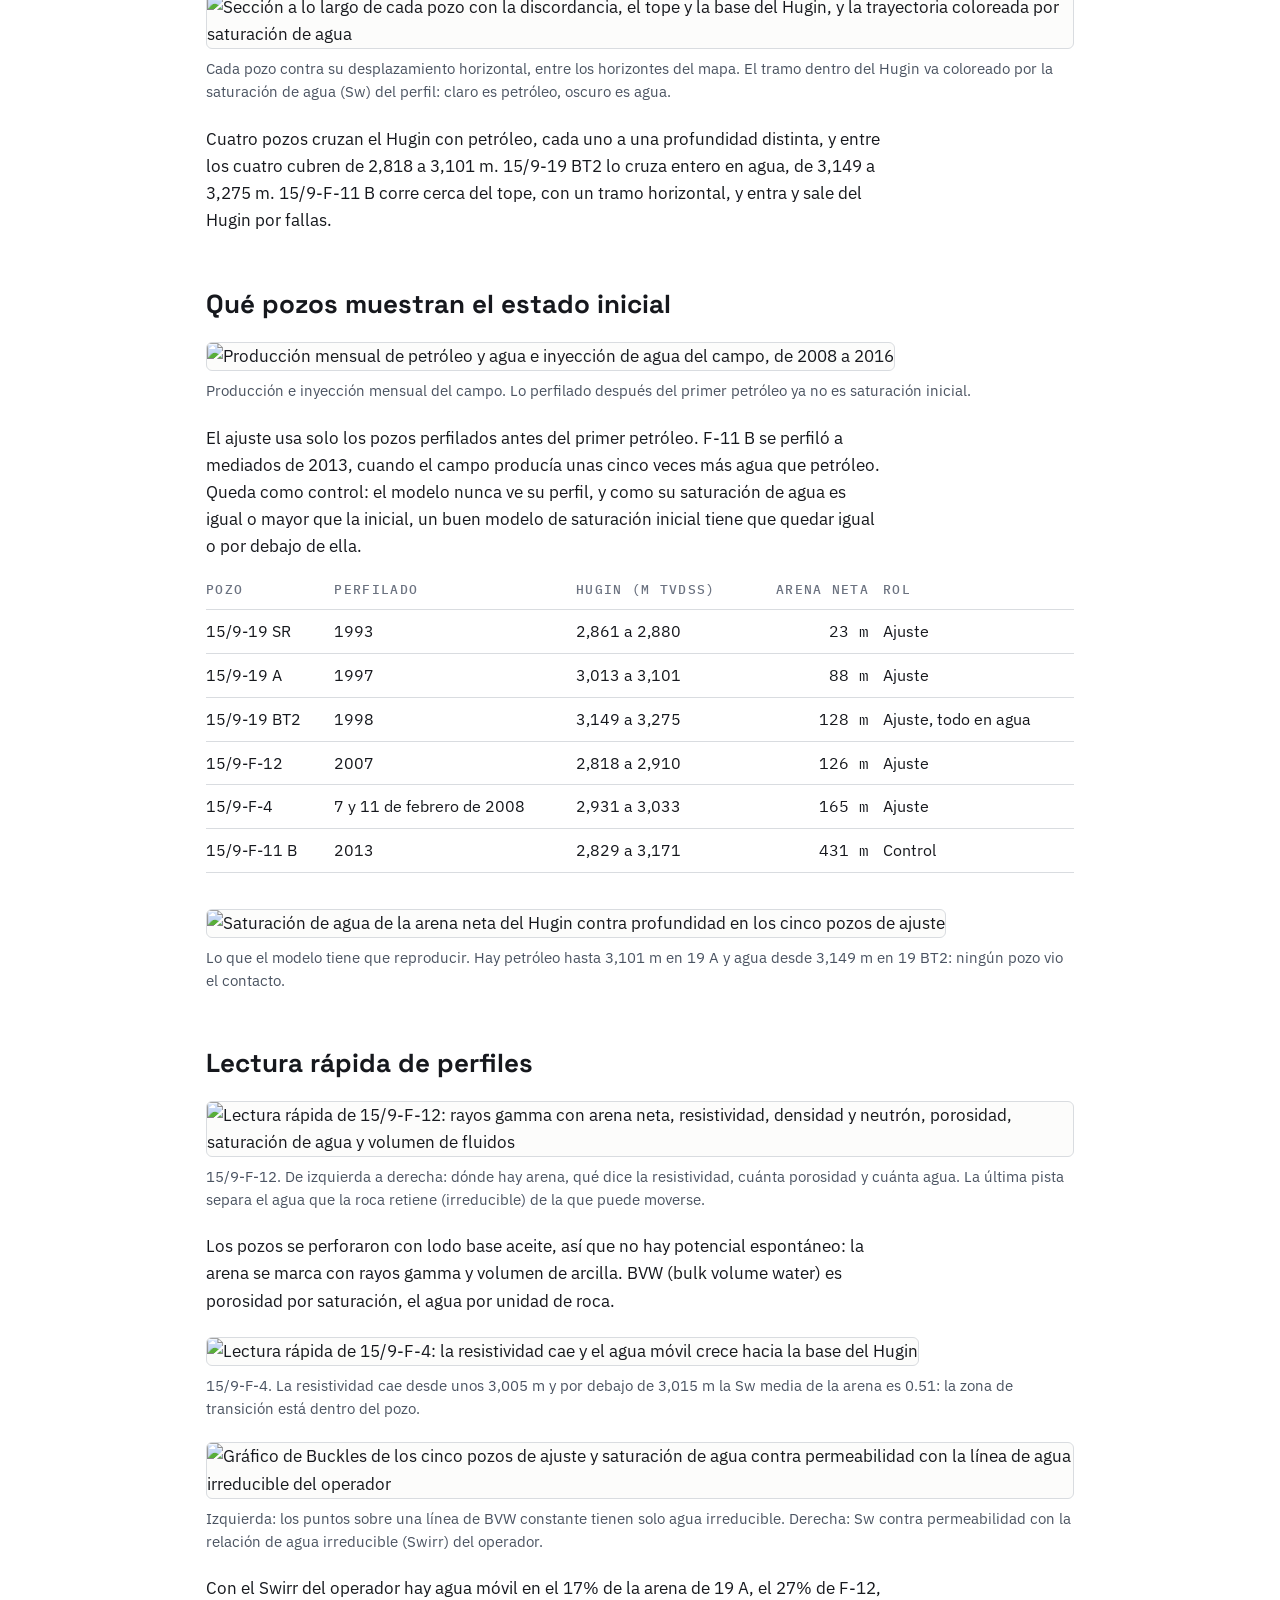
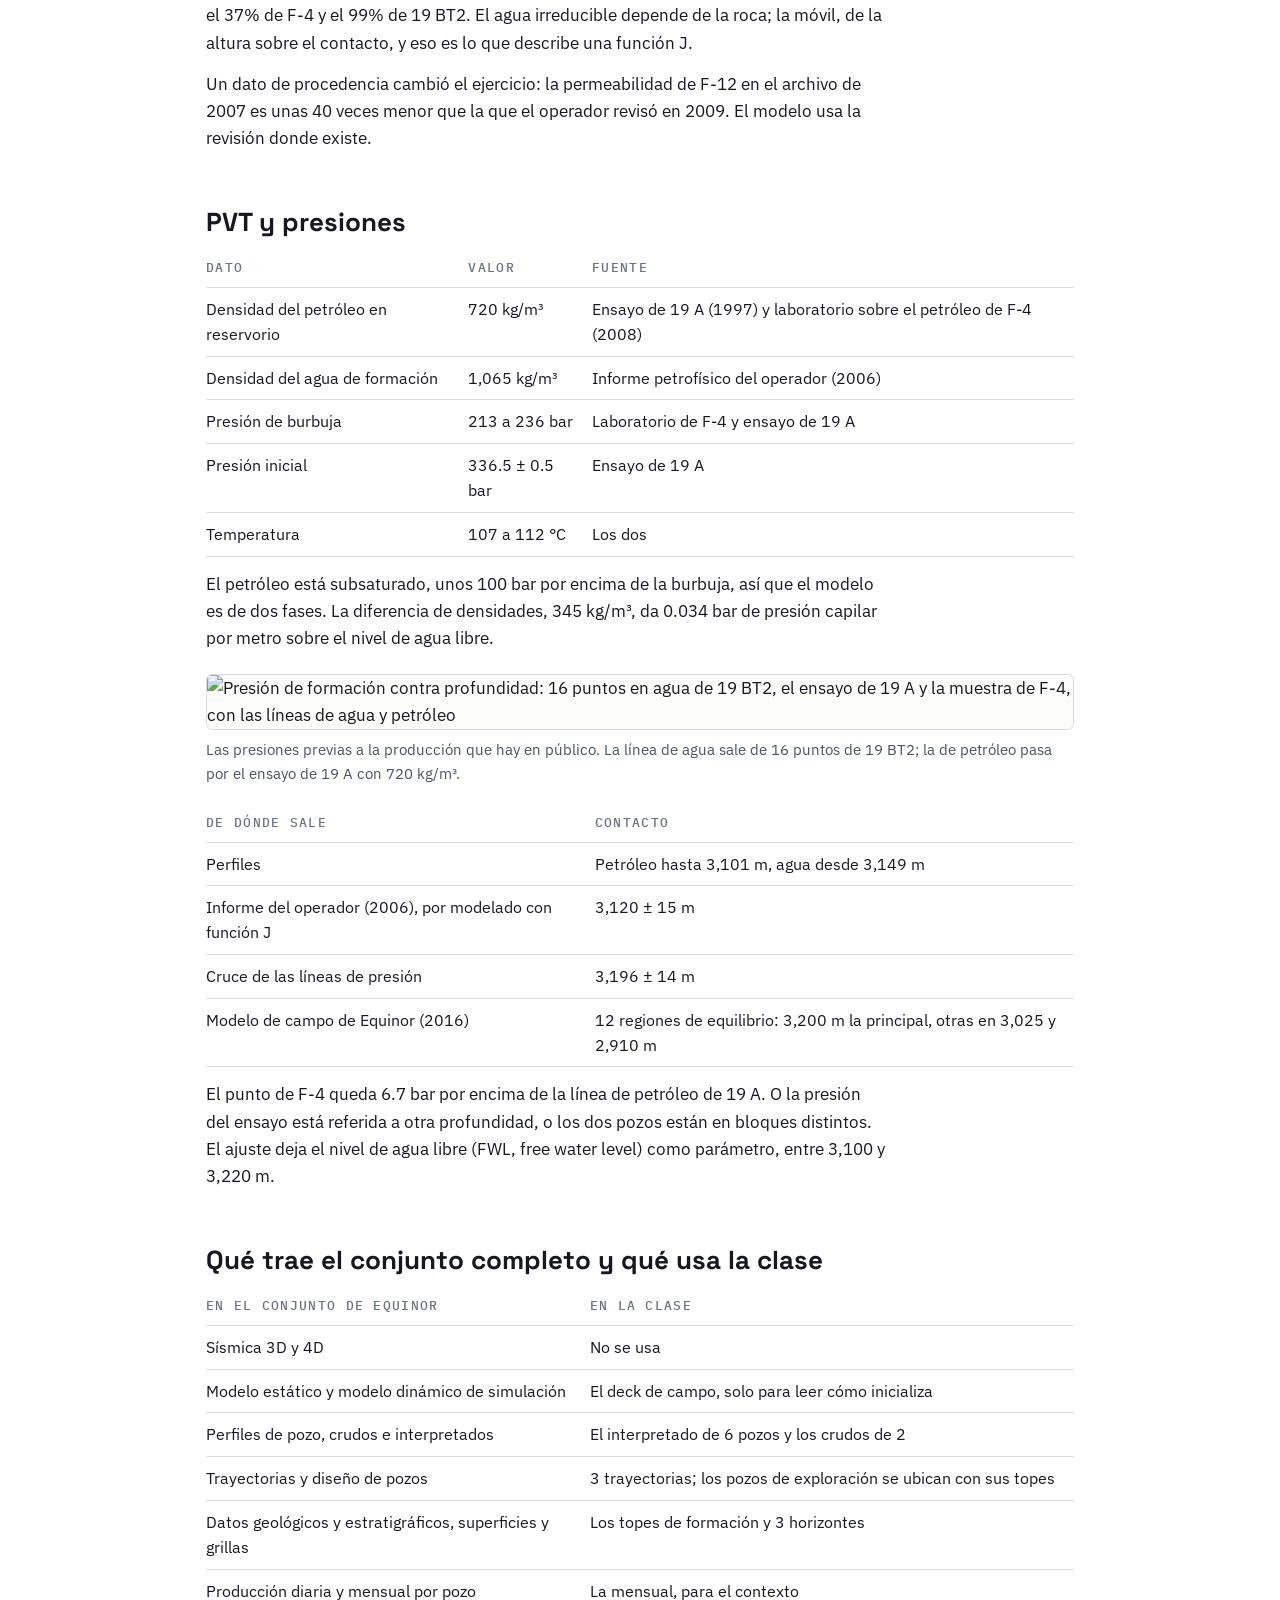
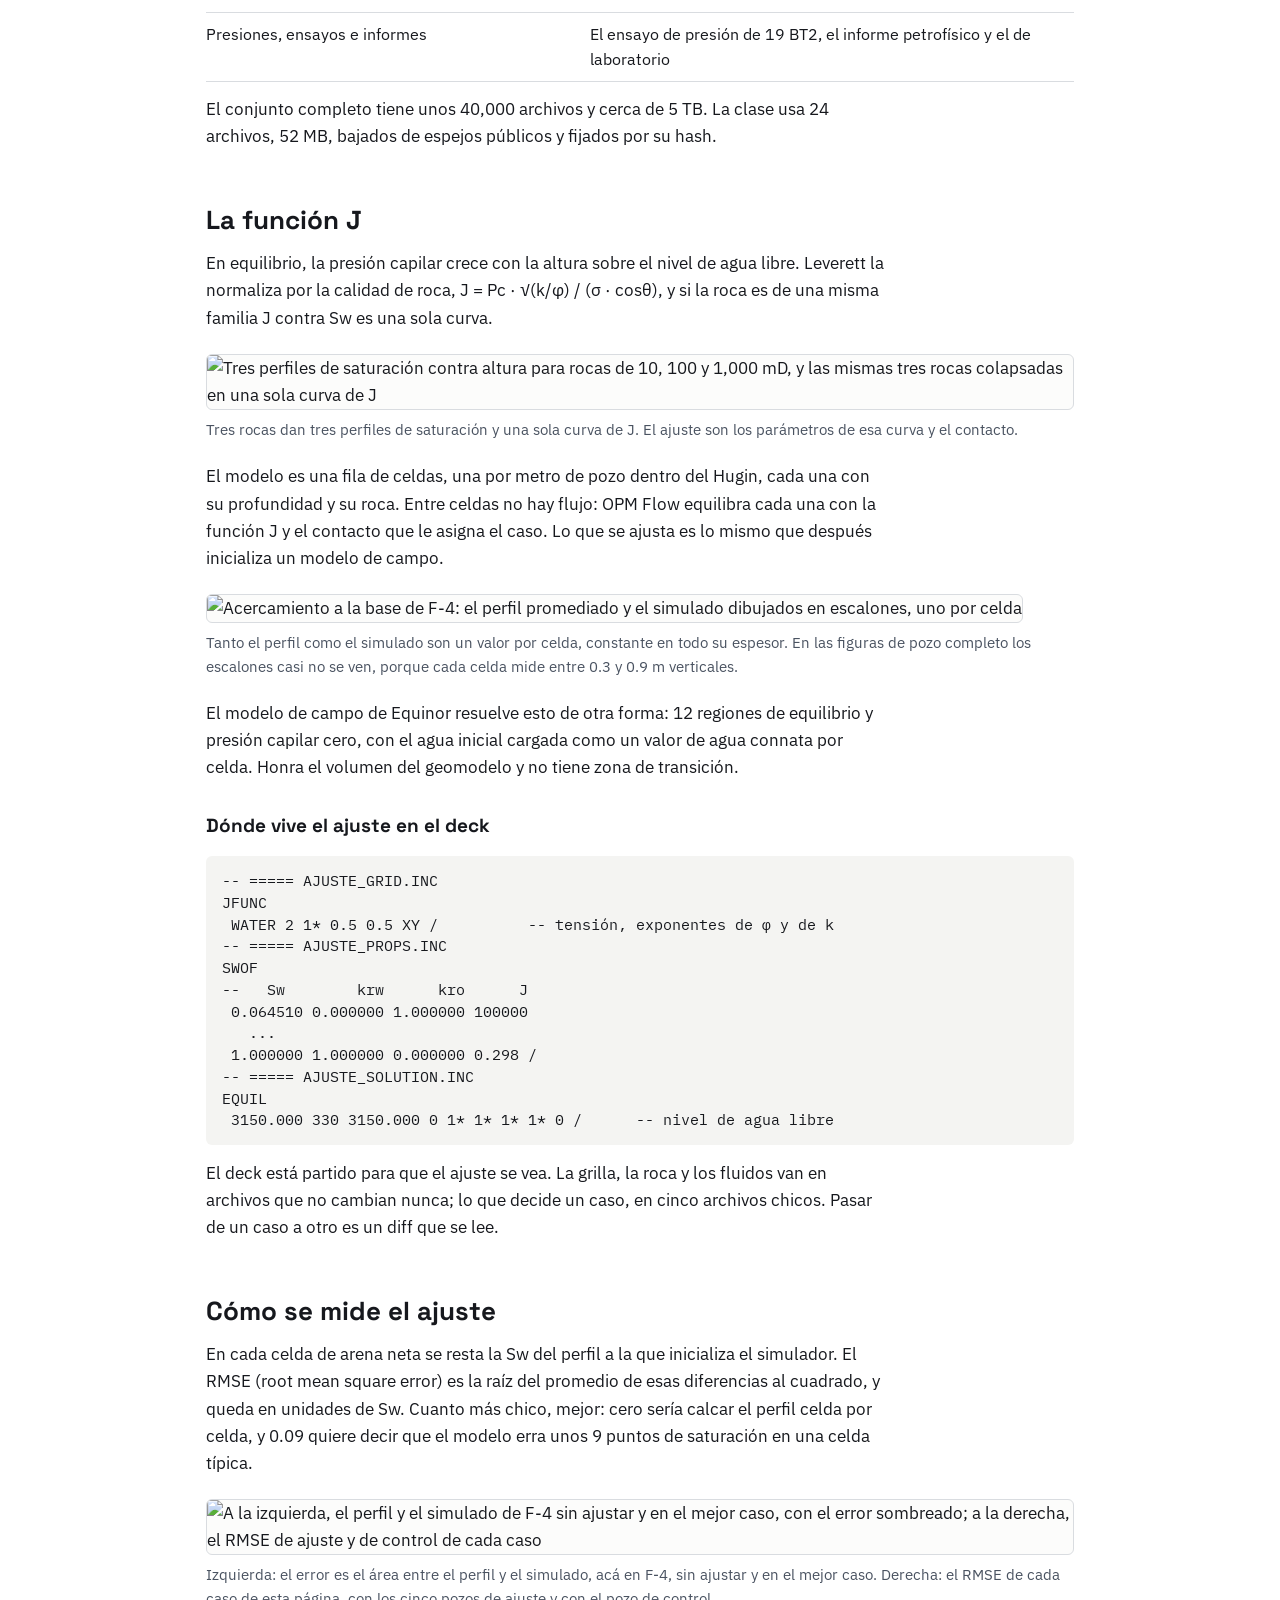
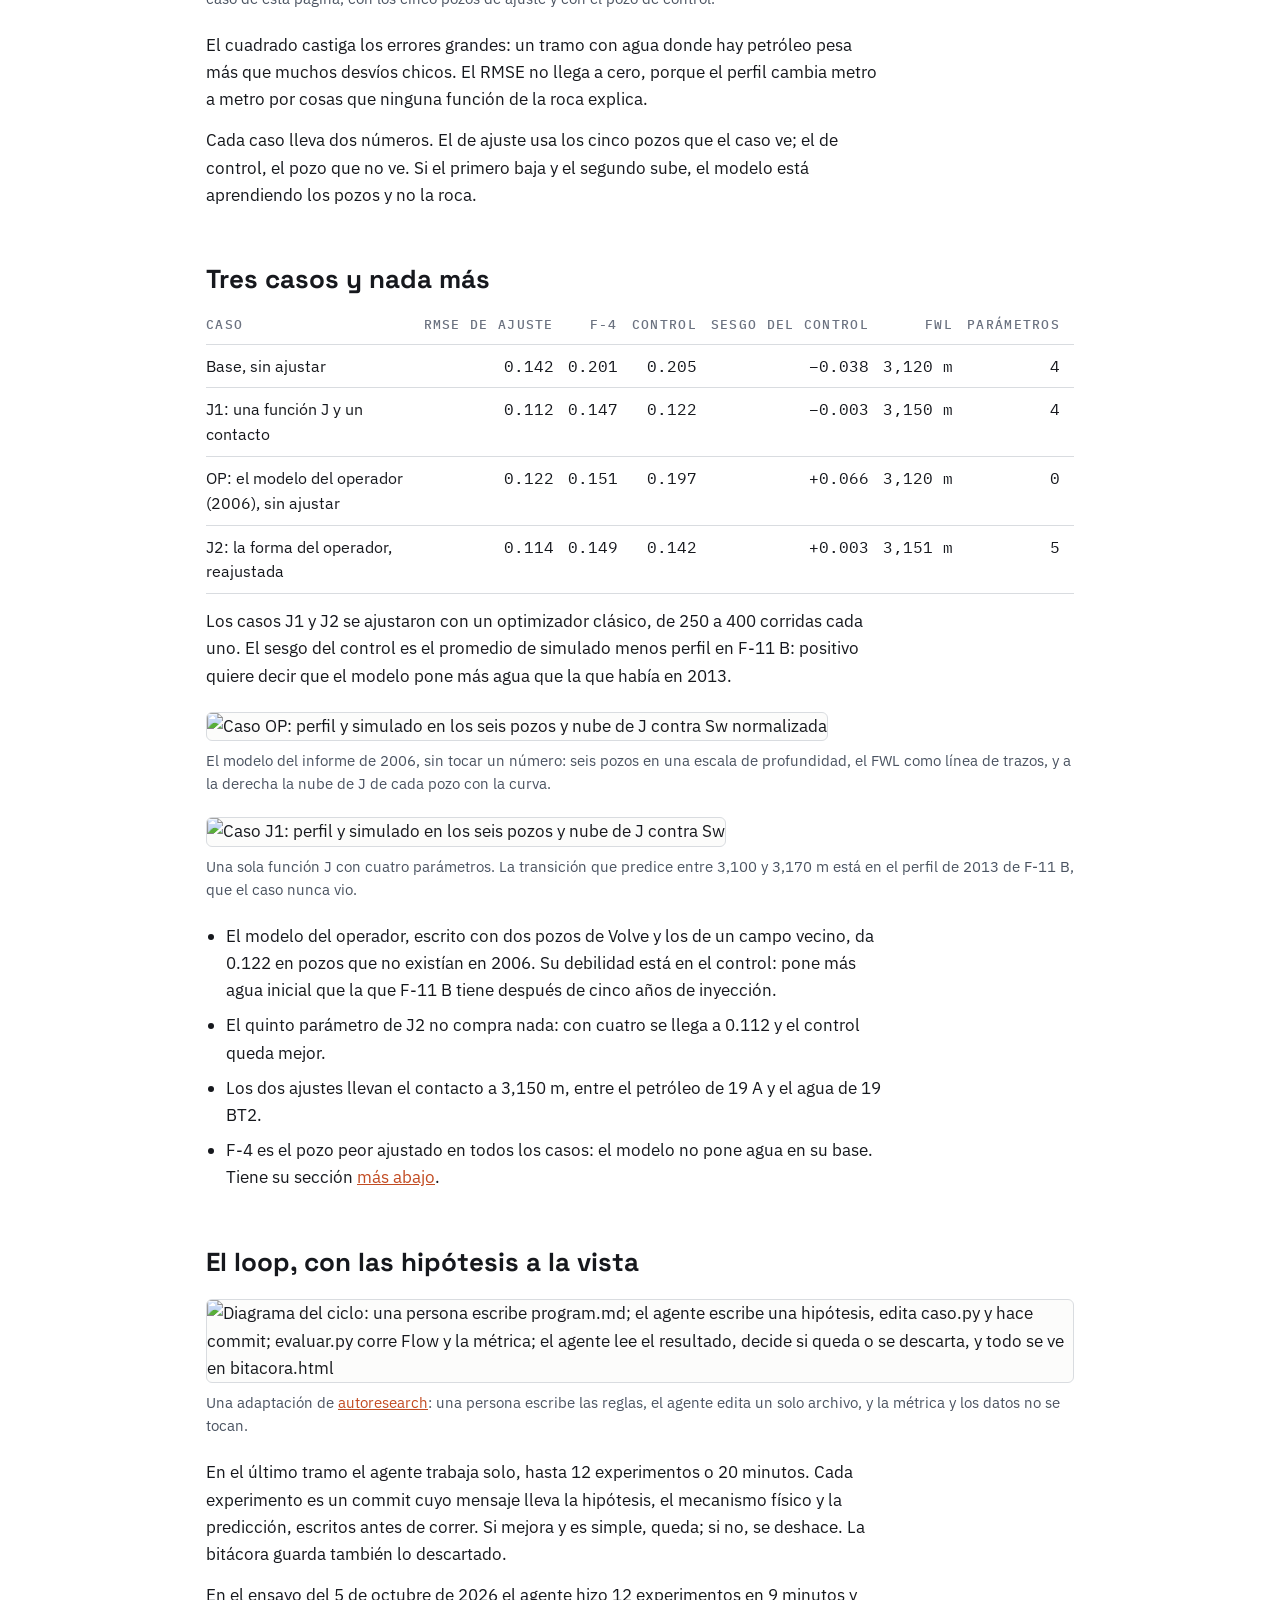
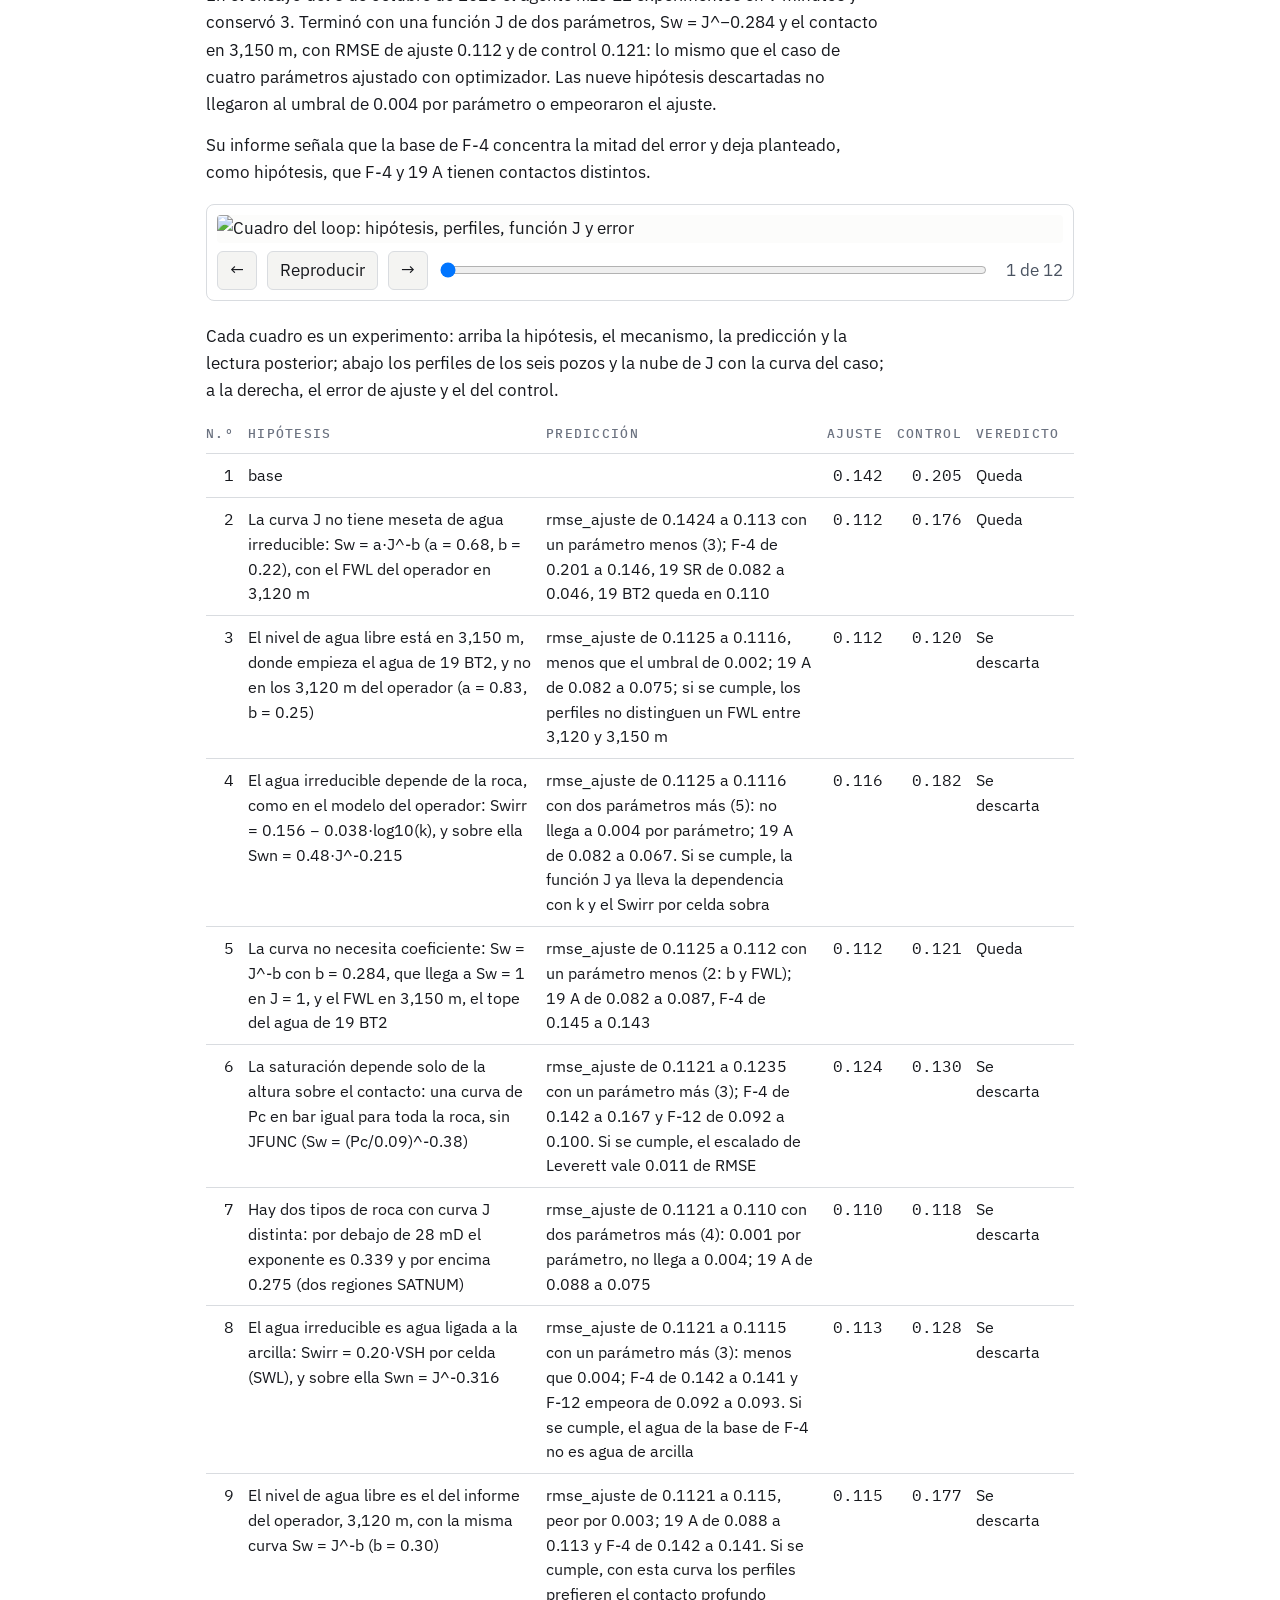
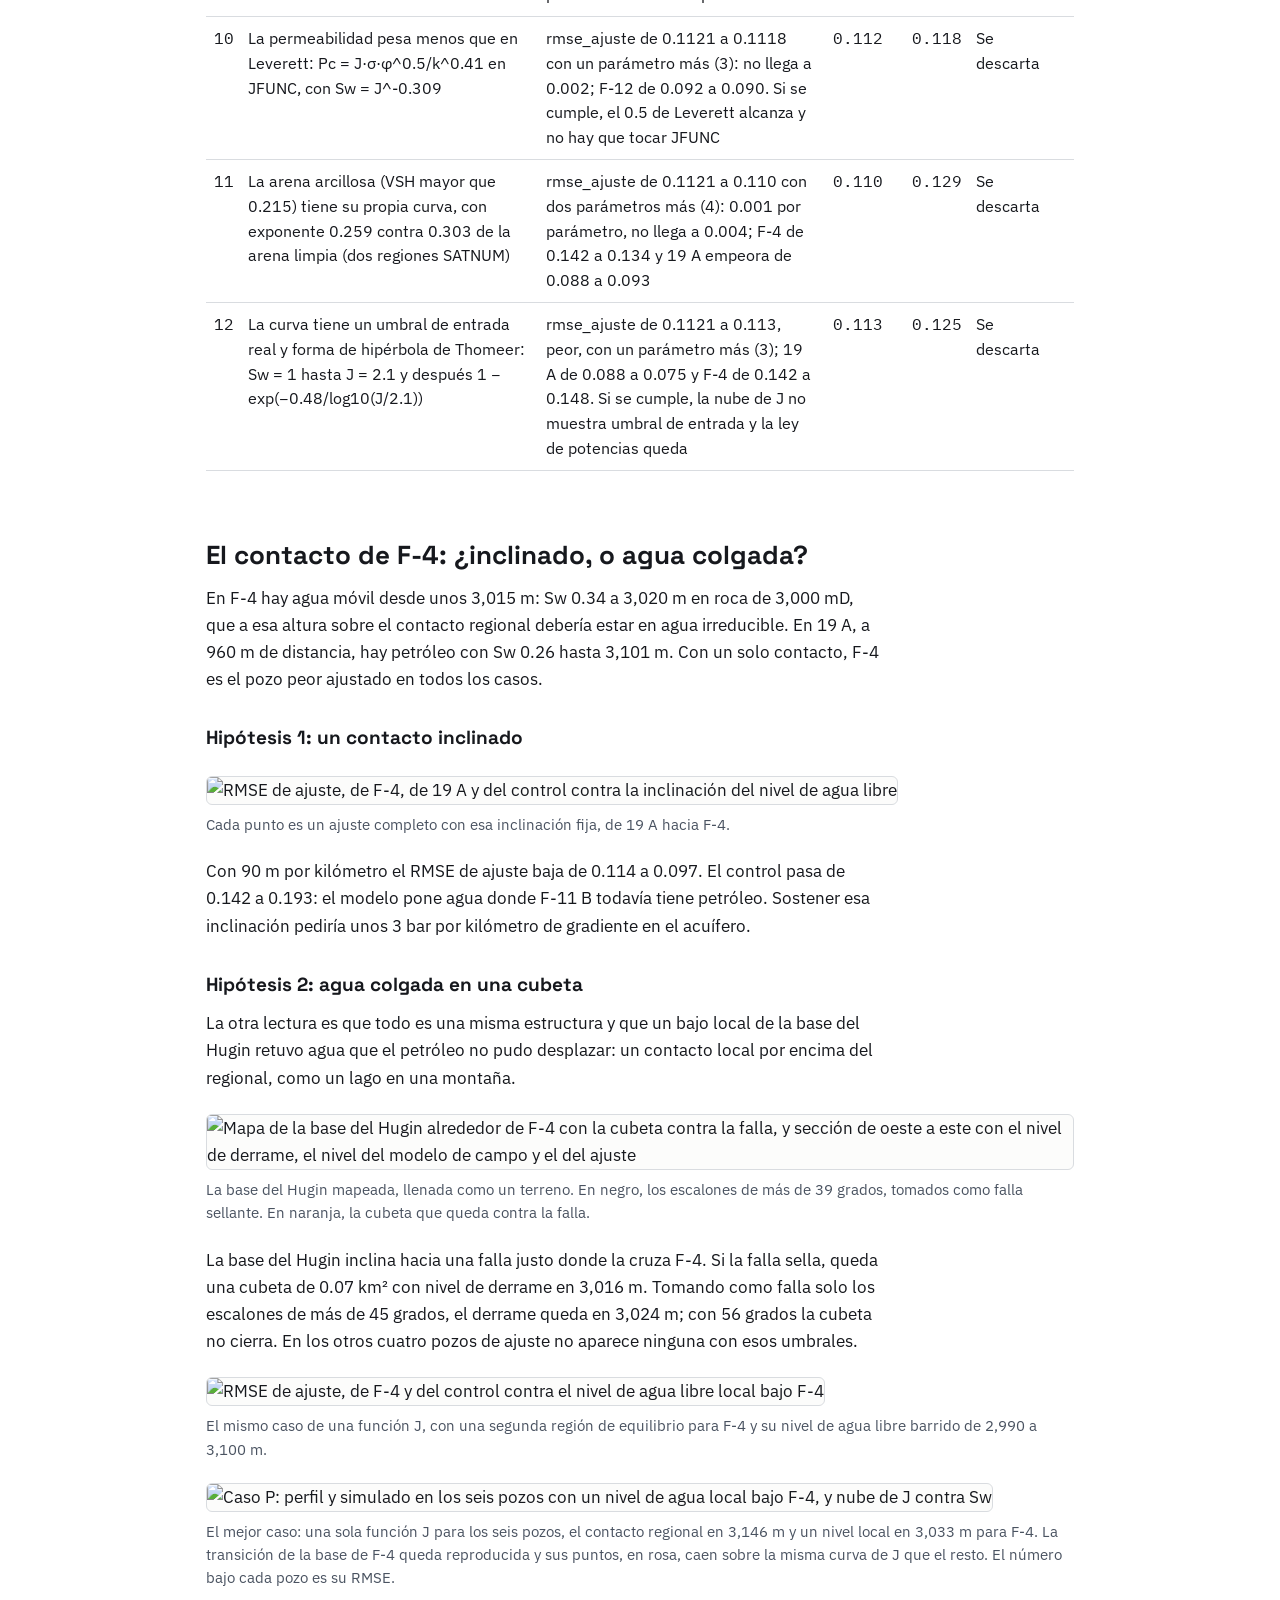
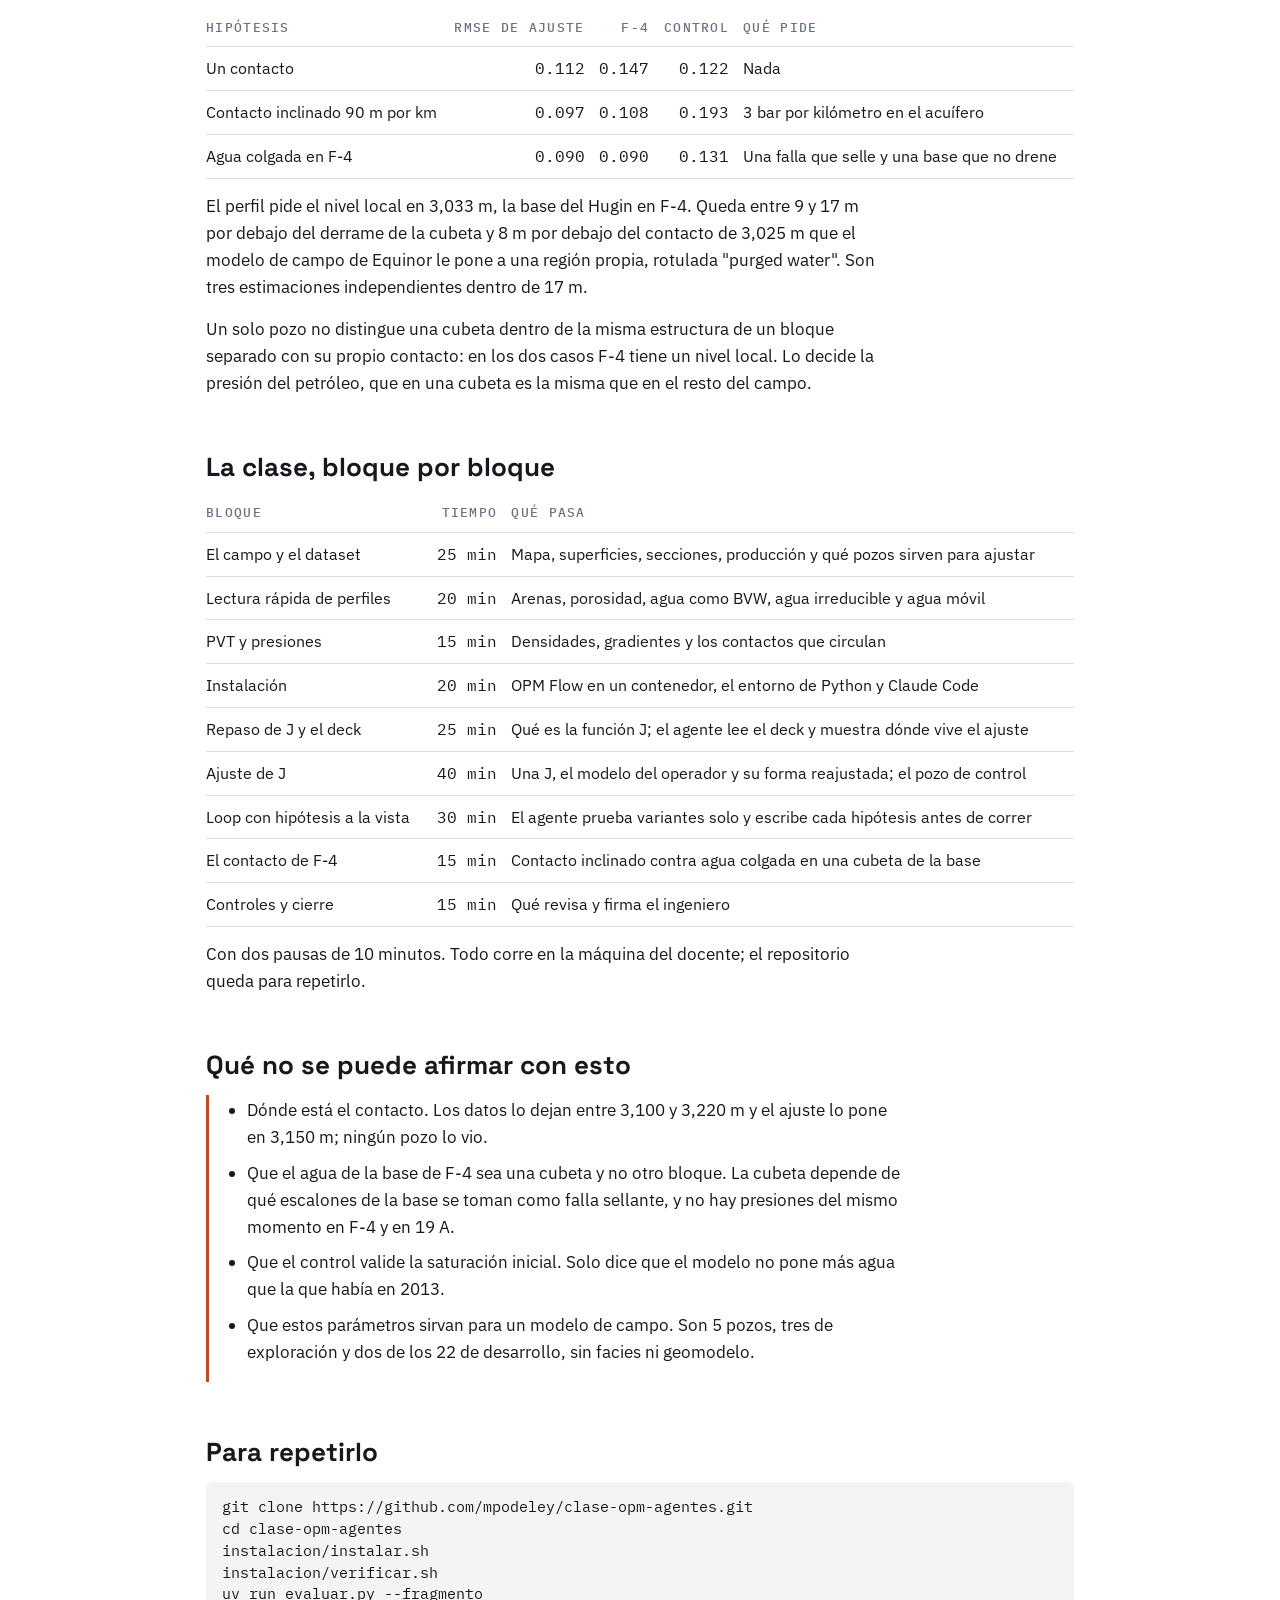
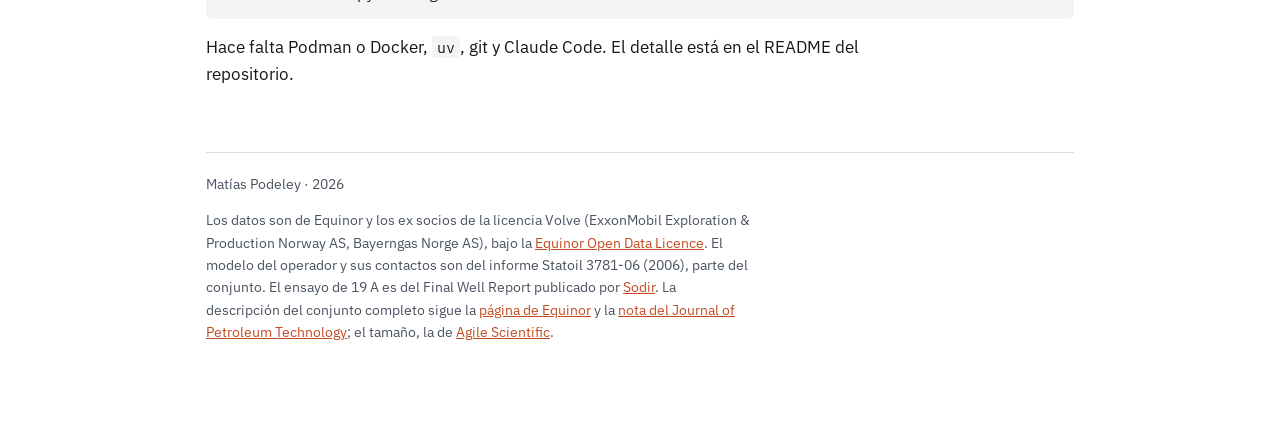
==== commit f1c092ce: "Draw per-cell saturations as stairs and add a close-up of the model cells Co-Authored-By: Claude Opu" ====
--- a/web/index.html
+++ b/web/index.html
@@ -190,6 +190,10 @@
     <figcaption>Tres rocas dan tres perfiles de saturación y una sola curva de J. El ajuste son los parámetros de esa curva y el contacto.</figcaption>
   </figure>
   <p>El modelo es una fila de celdas, una por metro de pozo dentro del Hugin, cada una con su profundidad y su roca. Entre celdas no hay flujo: OPM Flow equilibra cada una con la función J y el contacto que le asigna el caso. Lo que se ajusta es lo mismo que después inicializa un modelo de campo.</p>
+  <figure>
+    <img src="img/celdas.png" alt="Acercamiento a la base de F-4: el perfil promediado y el simulado dibujados en escalones, uno por celda">
+    <figcaption>Tanto el perfil como el simulado son un valor por celda, constante en todo su espesor. En las figuras de pozo completo los escalones casi no se ven, porque cada celda mide entre 0.3 y 0.9 m verticales.</figcaption>
+  </figure>
   <p>El modelo de campo de Equinor resuelve esto de otra forma: 12 regiones de equilibrio y presión capilar cero, con el agua inicial cargada como un valor de agua connata por celda. Honra el volumen del geomodelo y no tiene zona de transición.</p>
 
   <h3>Dónde vive el ajuste en el deck</h3>
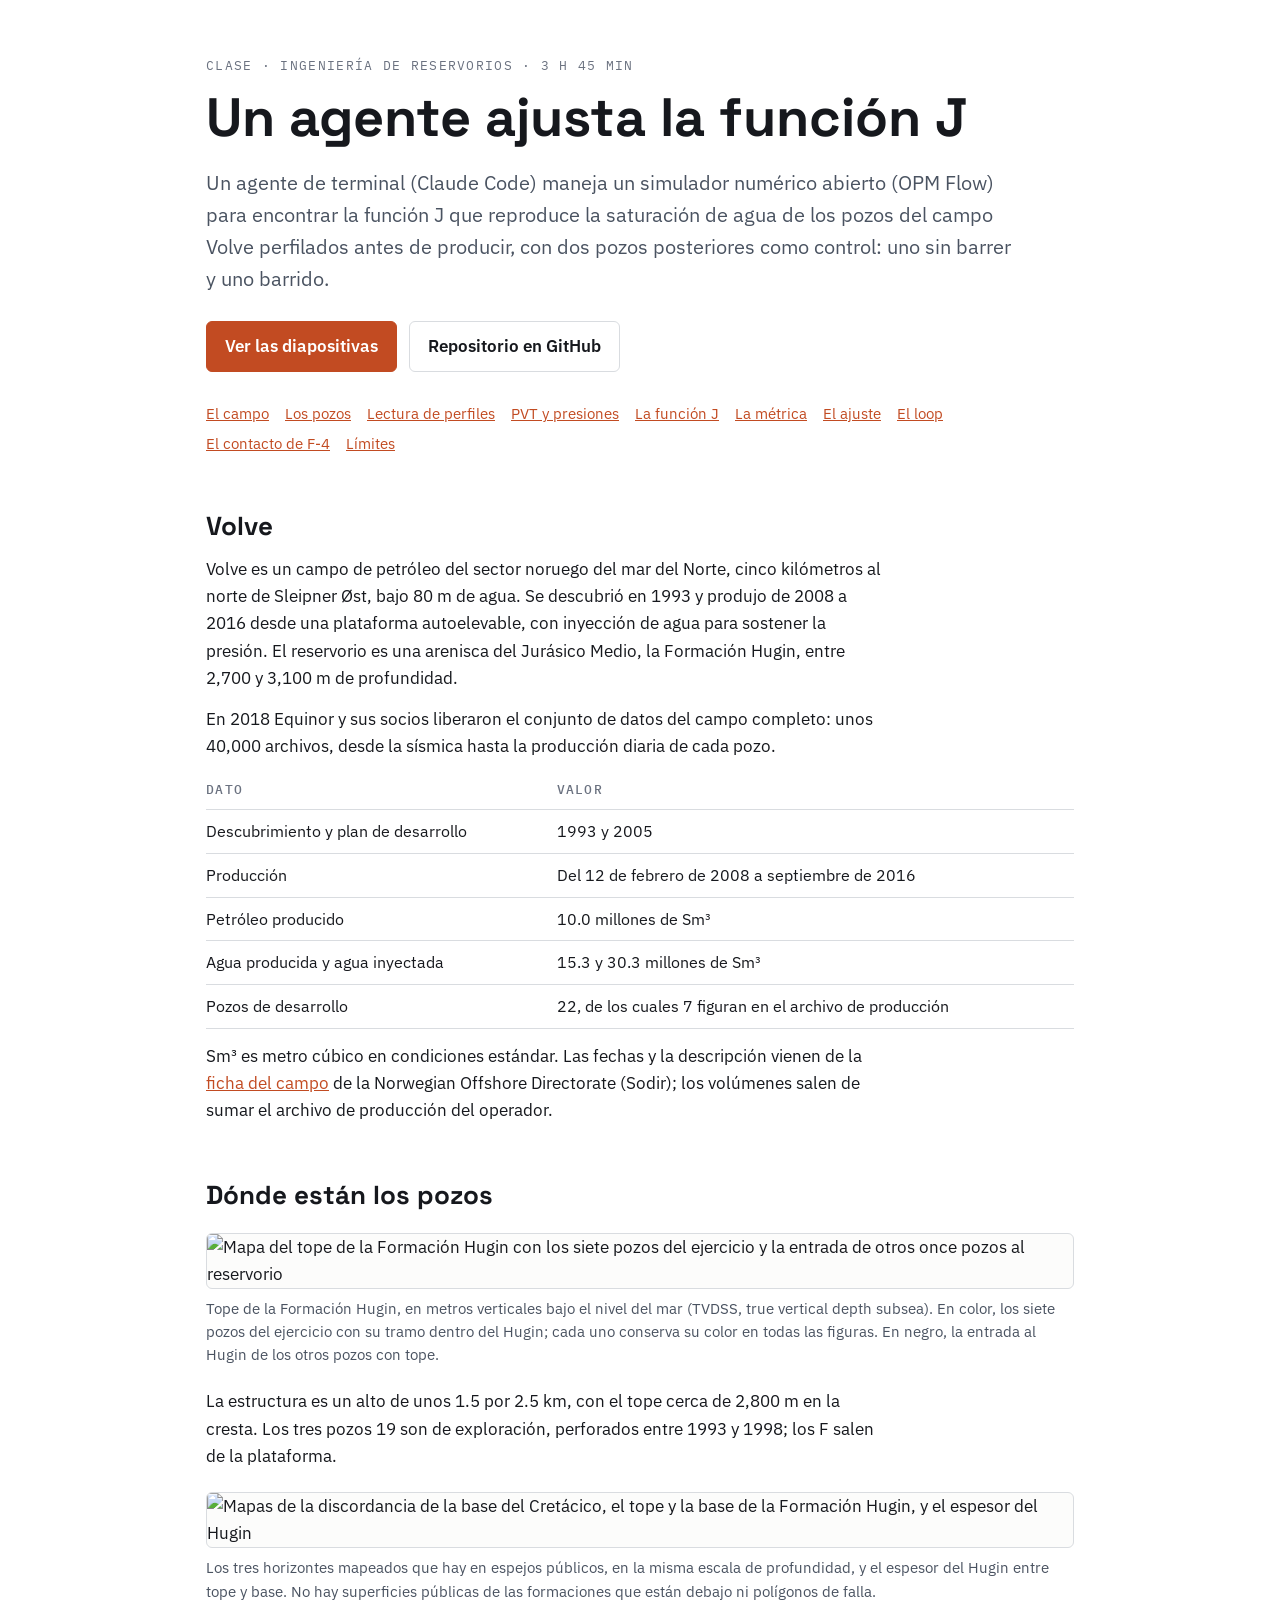
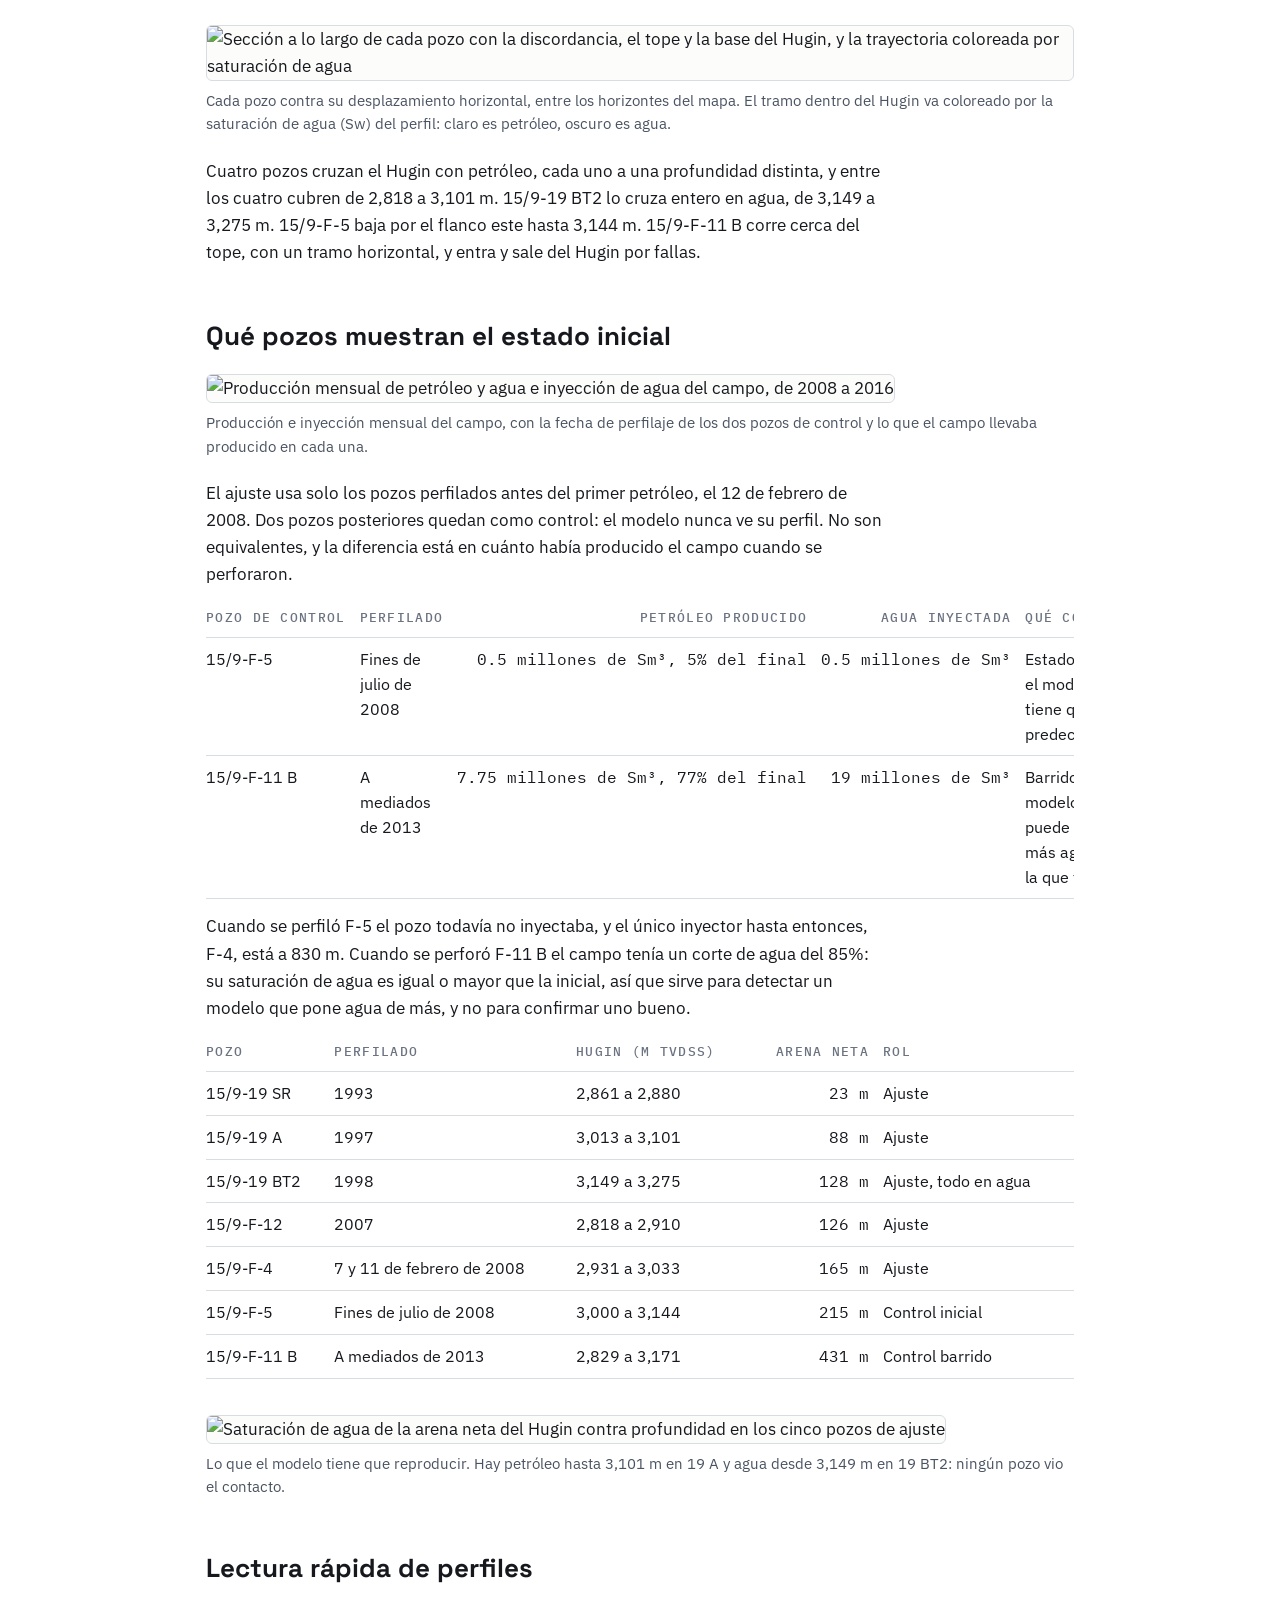
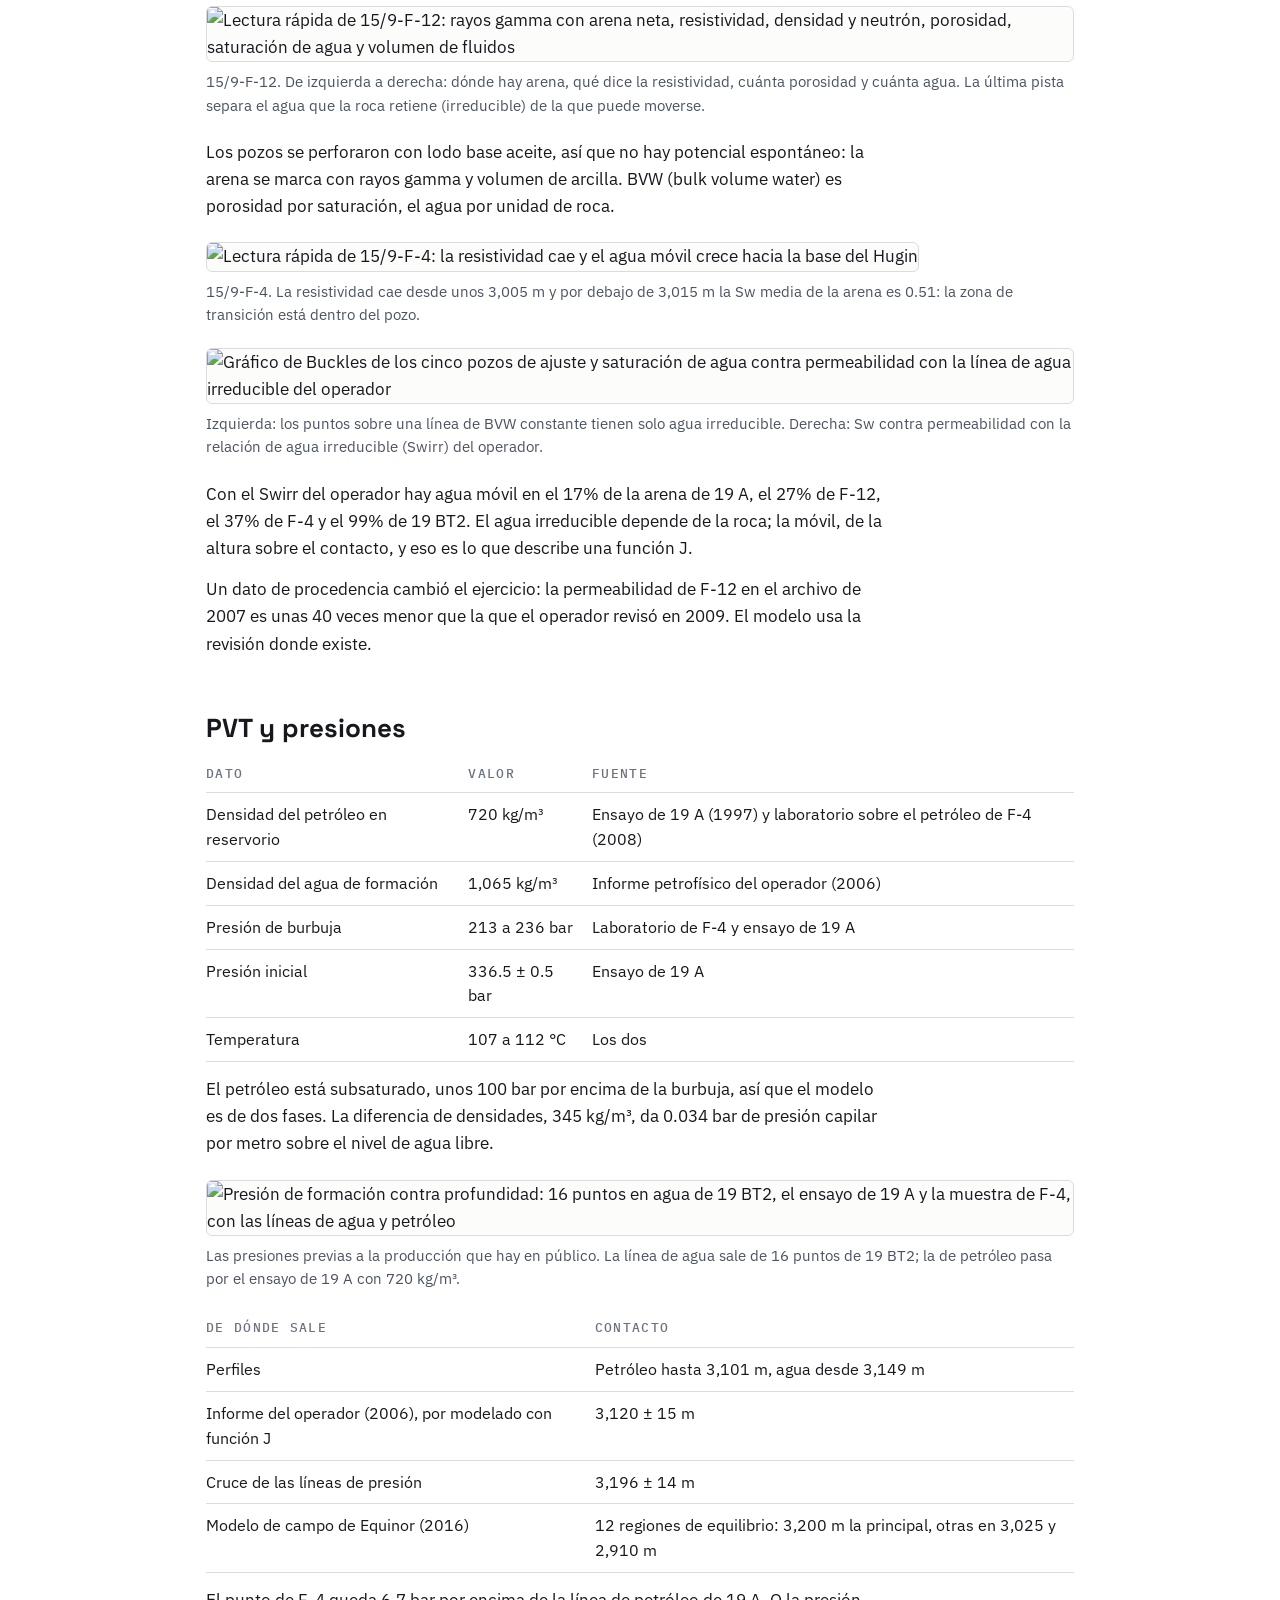
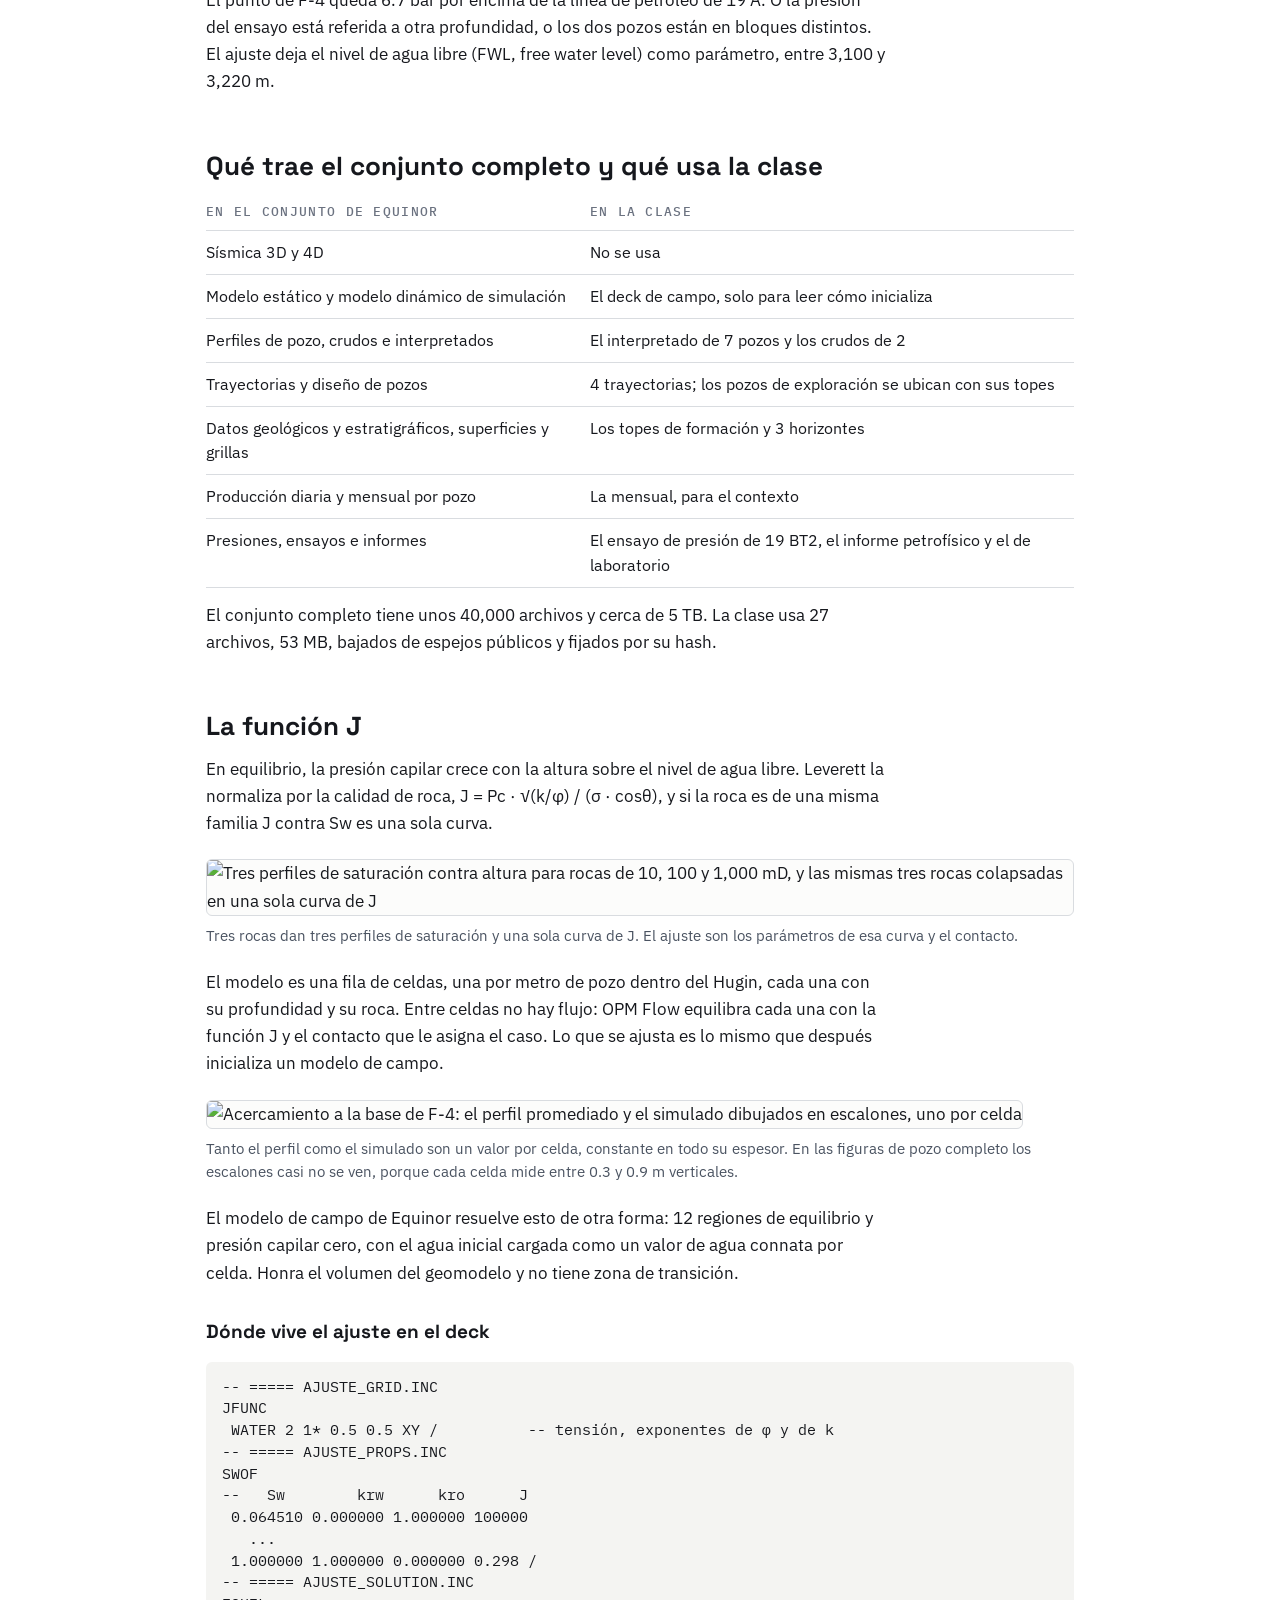
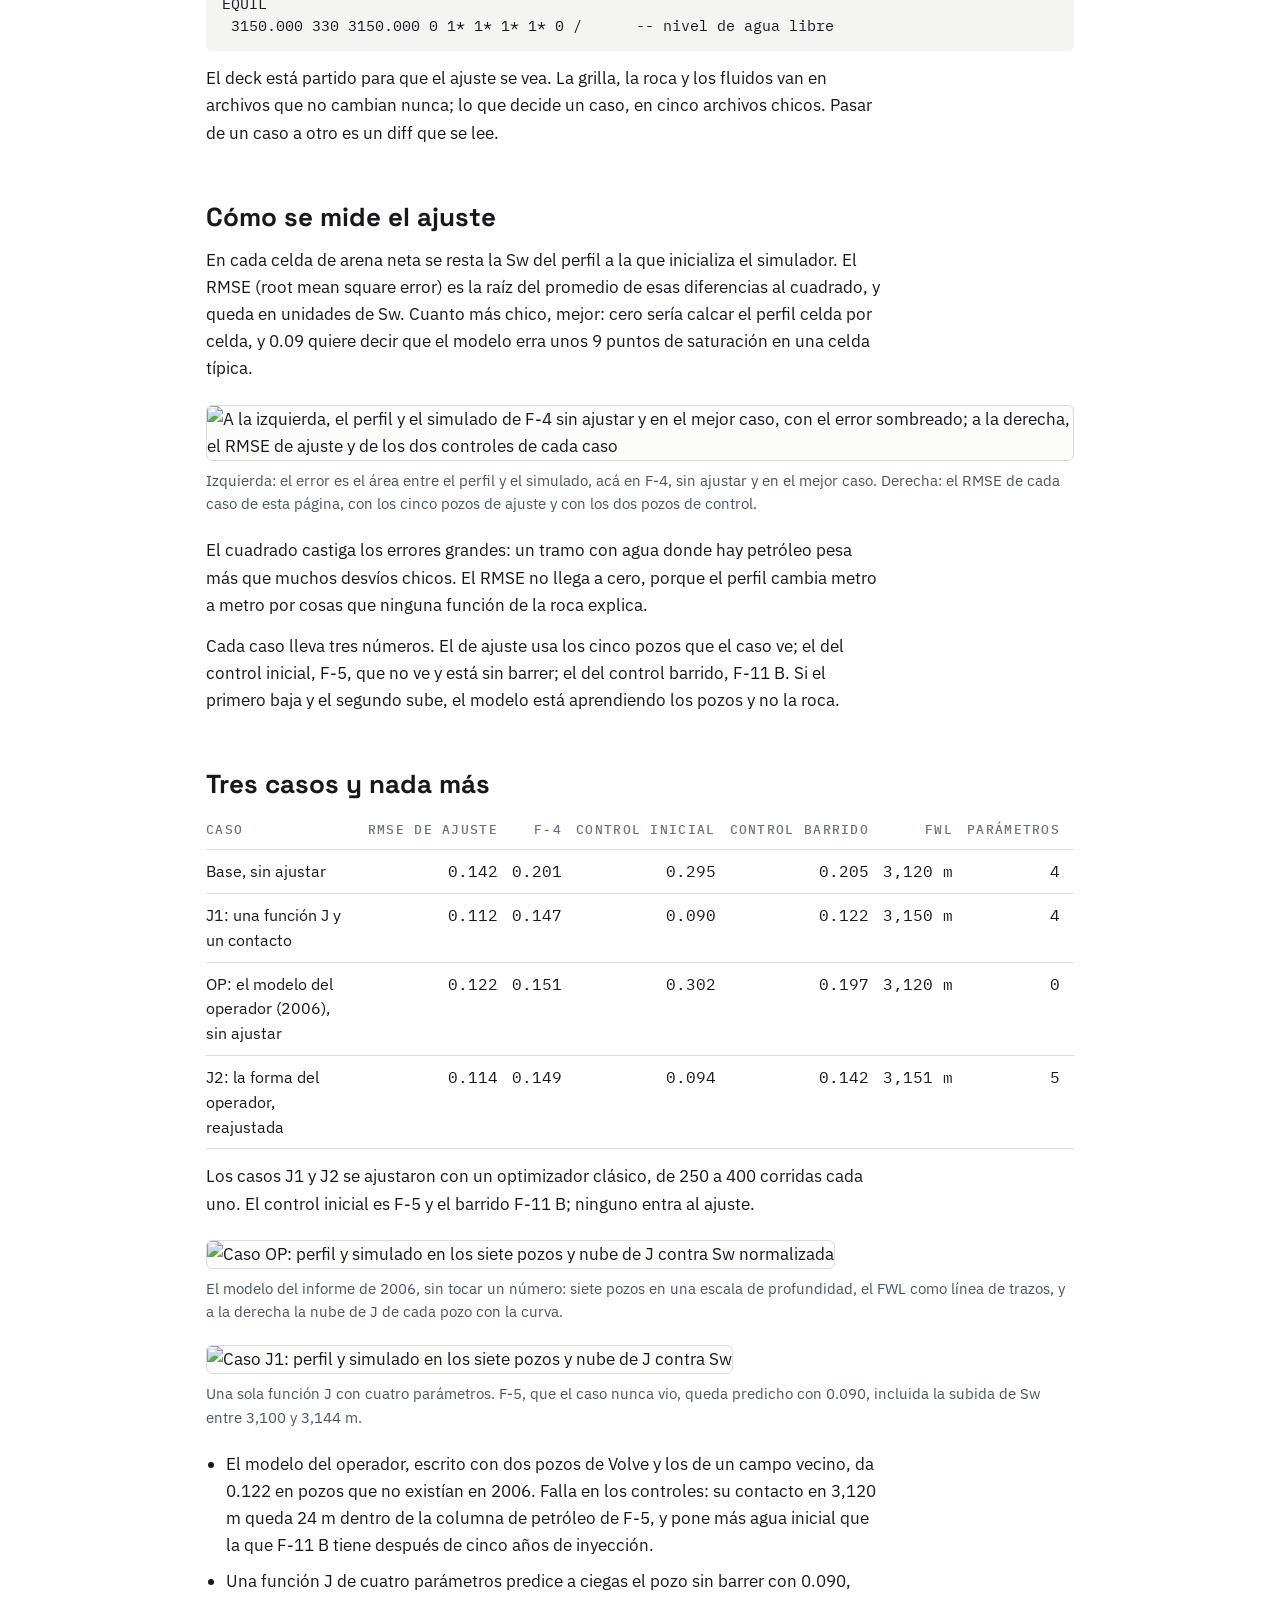
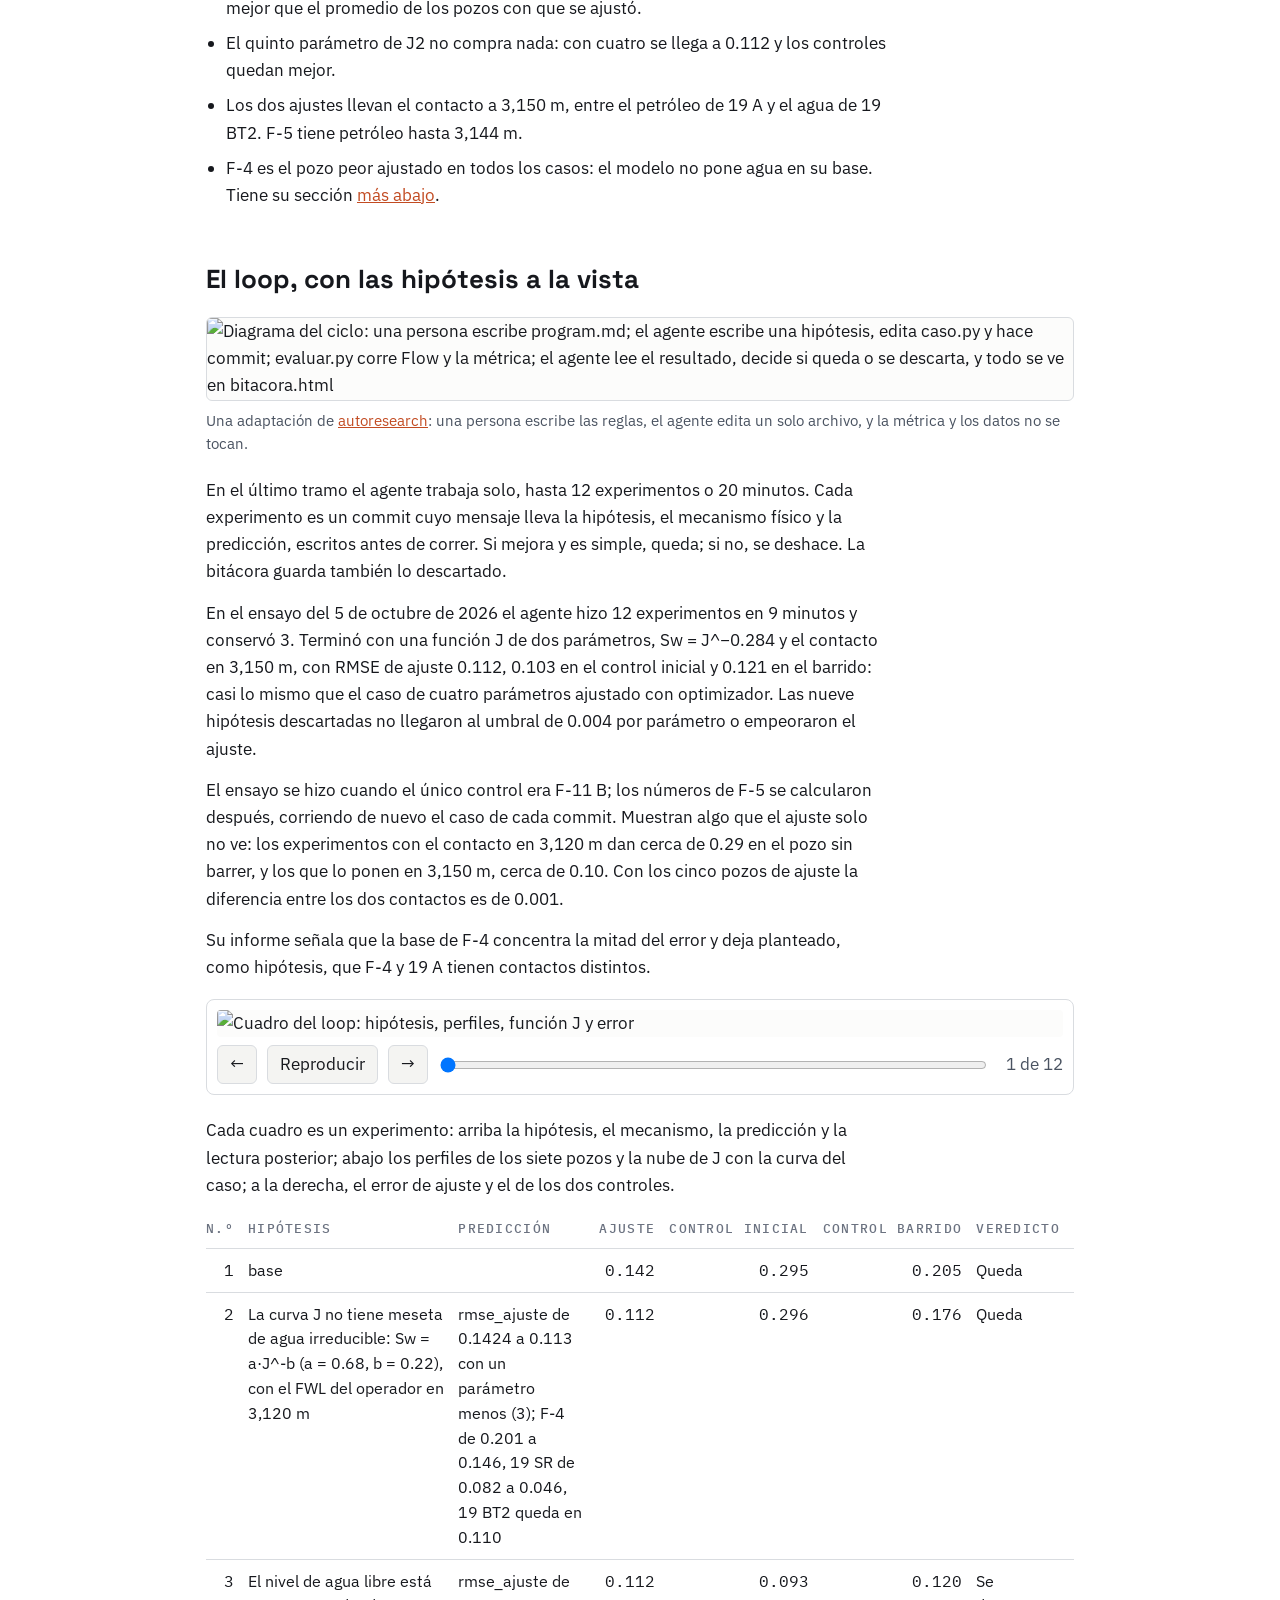
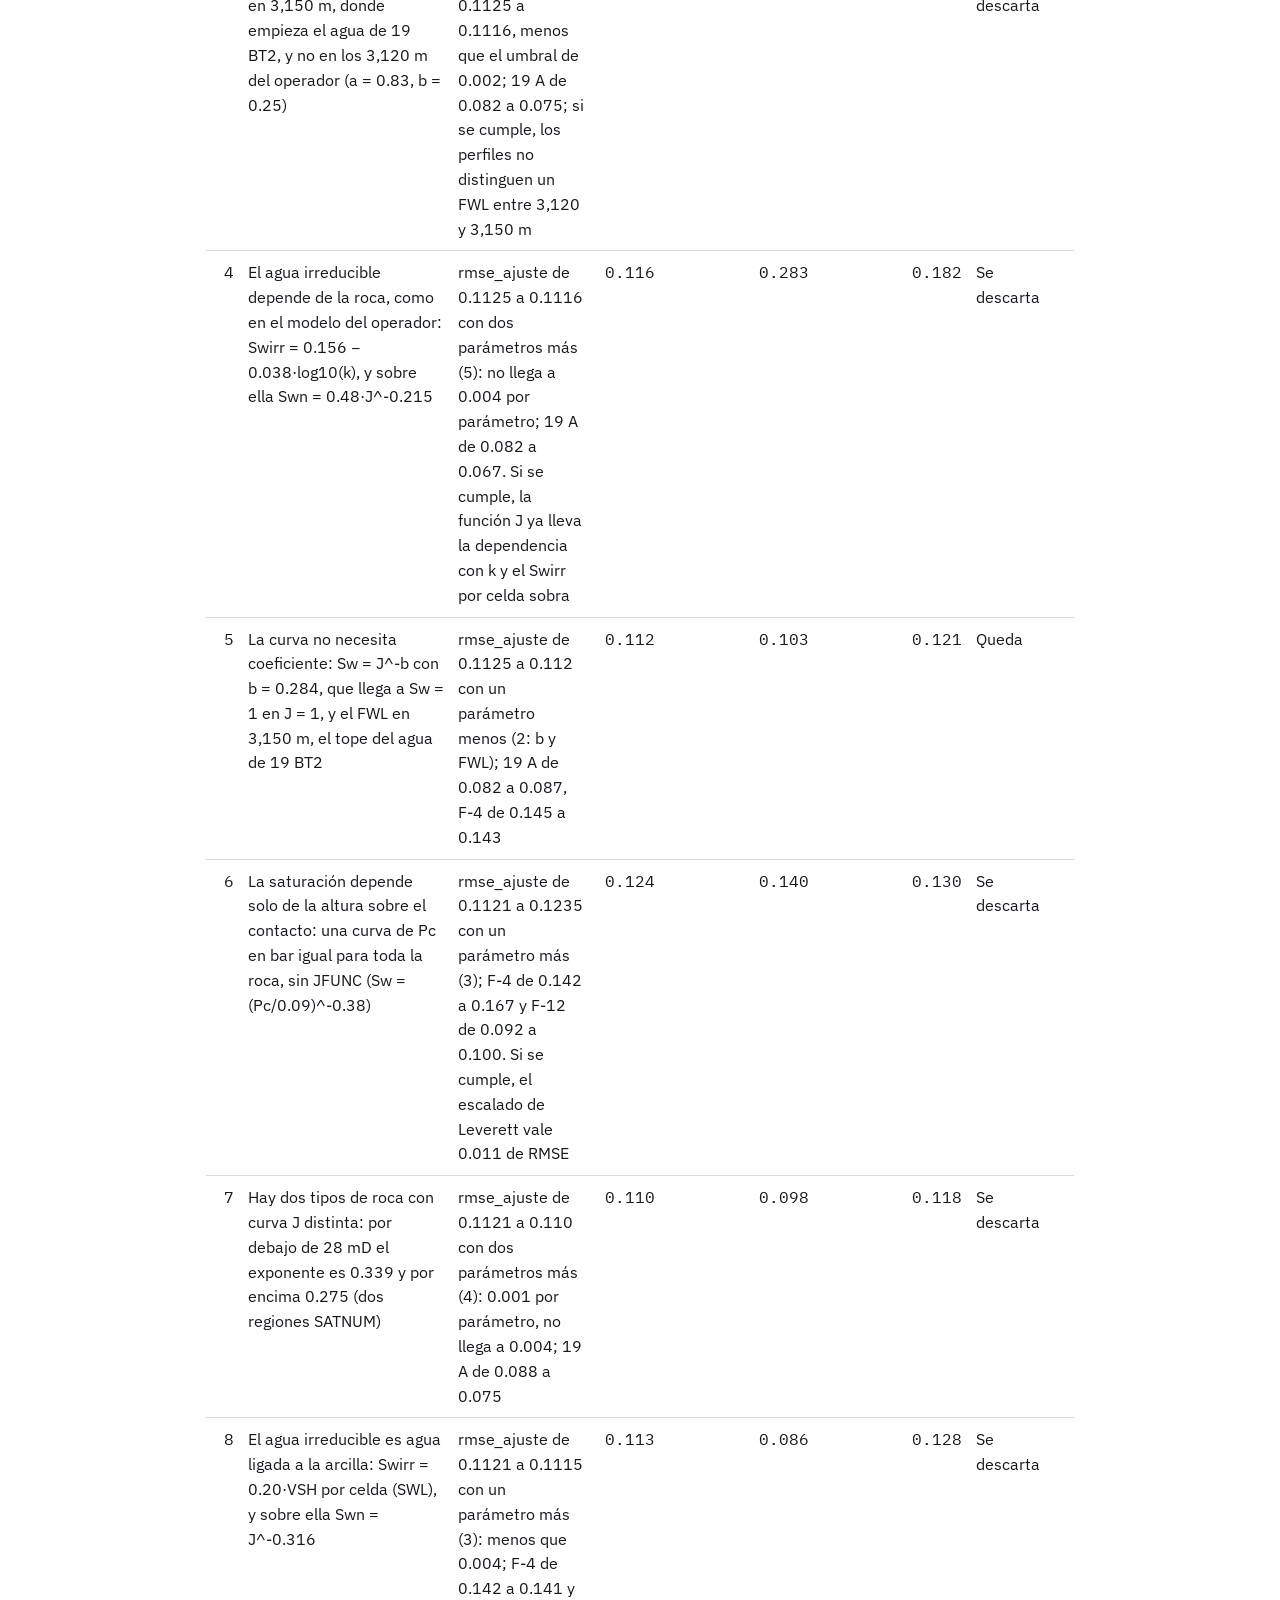
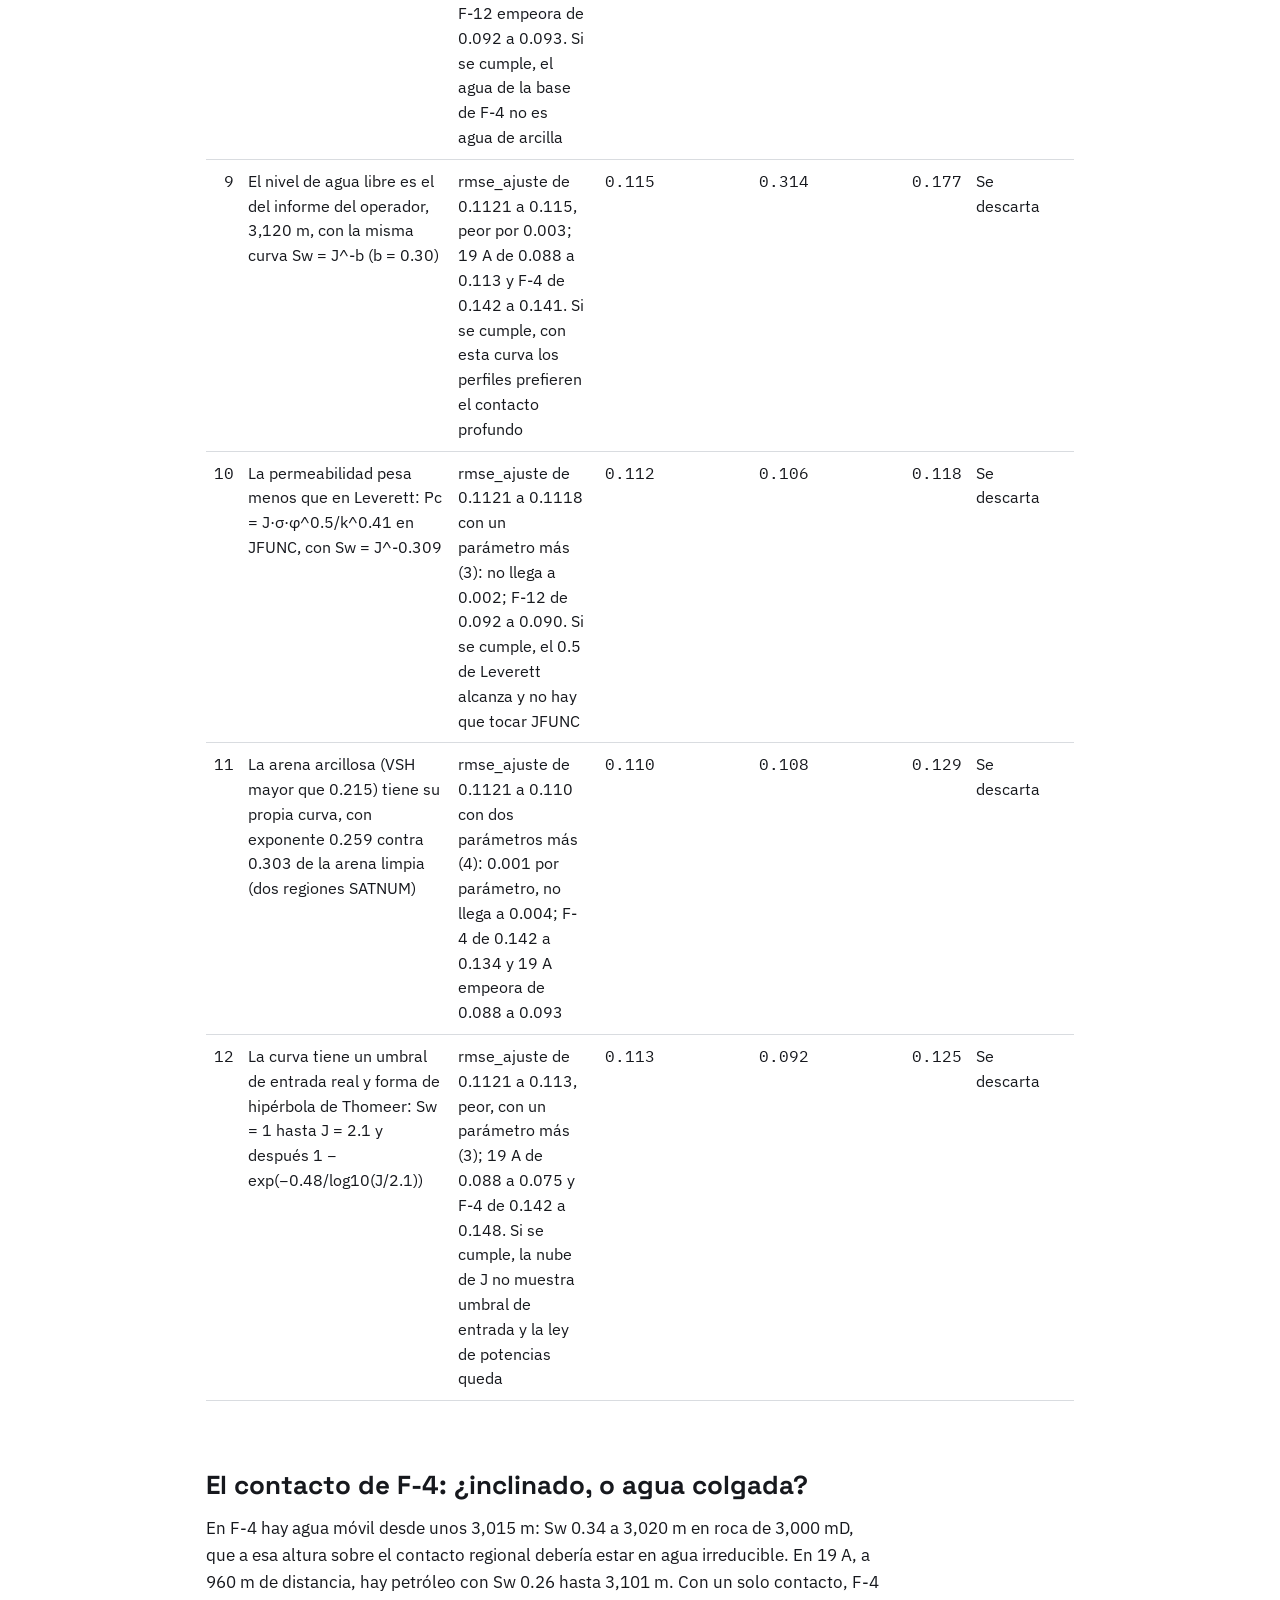
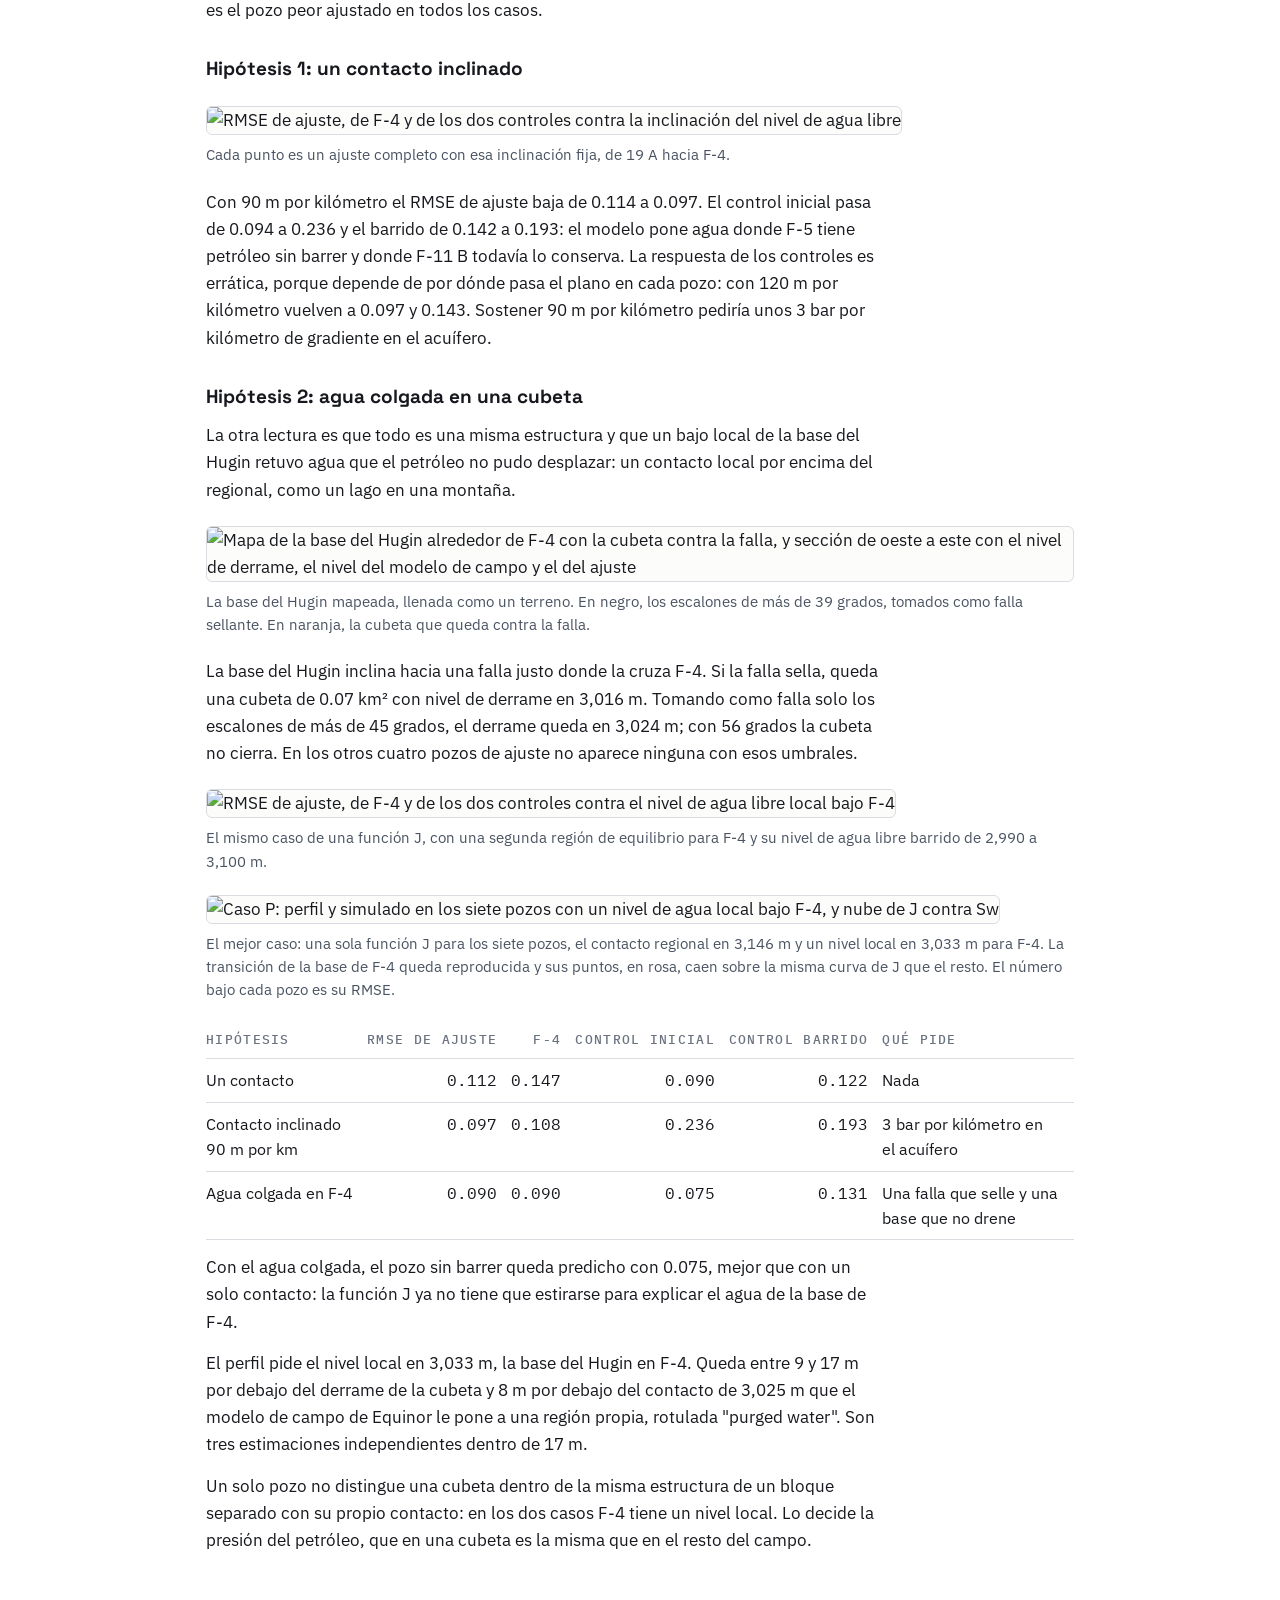
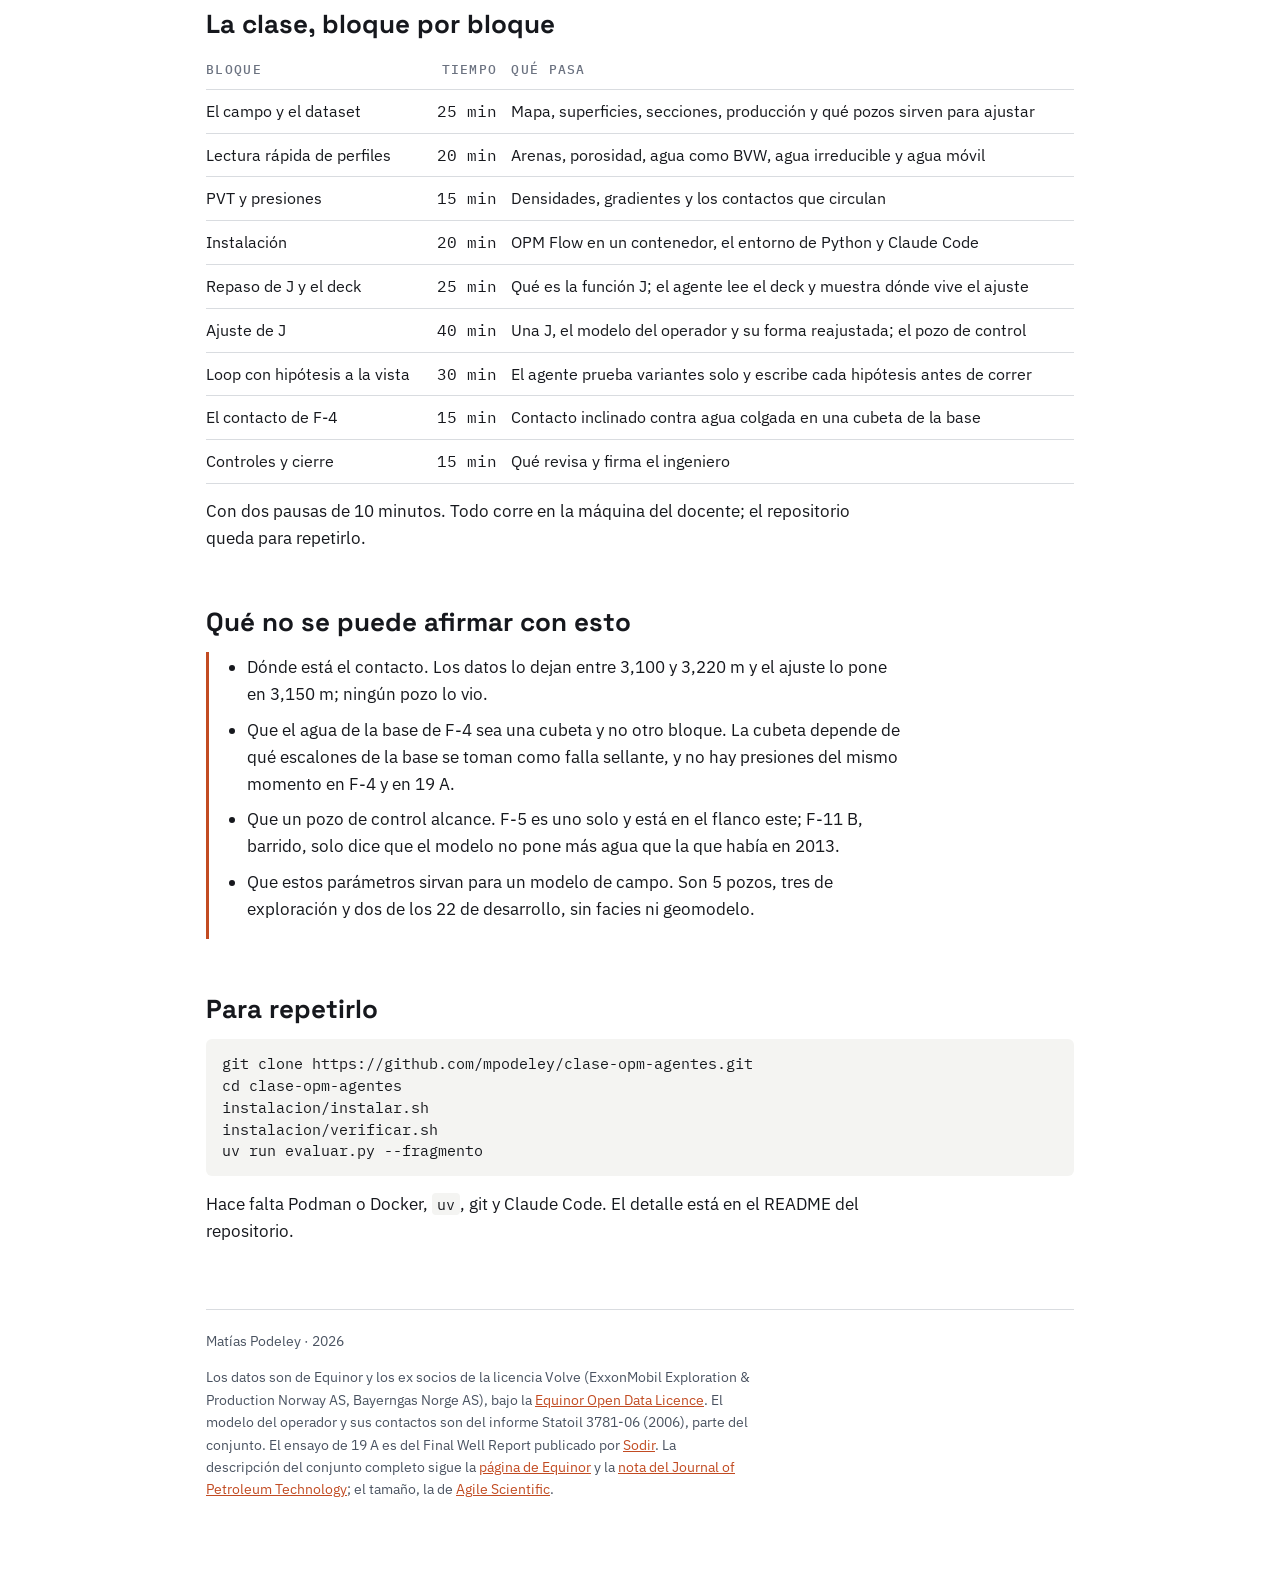
==== commit d2c1b03c: "Add an unswept control well (F-5) next to the swept one (F-11 B) - F-5 was logged in late July 2008," ====
--- a/web/index.html
+++ b/web/index.html
@@ -60,7 +60,7 @@
 <main>
   <div class="kicker">Clase · ingeniería de reservorios · 3 h 45 min</div>
   <h1>Un agente ajusta la función J</h1>
-  <p class="lead">Un agente de terminal (Claude Code) maneja un simulador numérico abierto (OPM Flow) para encontrar la función J que reproduce la saturación de agua de los pozos del campo Volve perfilados antes de producir, con un pozo posterior como control.</p>
+  <p class="lead">Un agente de terminal (Claude Code) maneja un simulador numérico abierto (OPM Flow) para encontrar la función J que reproduce la saturación de agua de los pozos del campo Volve perfilados antes de producir, con dos pozos posteriores como control: uno sin barrer y uno barrido.</p>
   <div class="actions">
     <a class="main" href="clase.html">Ver las diapositivas</a>
     <a href="https://github.com/mpodeley/clase-opm-agentes">Repositorio en GitHub</a>
@@ -88,8 +88,8 @@
 
   <h2 id="pozos">Dónde están los pozos</h2>
   <figure>
-    <img src="img/mapa-hugin.png" alt="Mapa del tope de la Formación Hugin con los seis pozos del ejercicio y la entrada de otros doce pozos al reservorio">
-    <figcaption>Tope de la Formación Hugin, en metros verticales bajo el nivel del mar (TVDSS, true vertical depth subsea). En color, los seis pozos del ejercicio con su tramo dentro del Hugin; cada uno conserva su color en todas las figuras. En negro, la entrada al Hugin de los otros pozos con tope.</figcaption>
+    <img src="img/mapa-hugin.png" alt="Mapa del tope de la Formación Hugin con los siete pozos del ejercicio y la entrada de otros once pozos al reservorio">
+    <figcaption>Tope de la Formación Hugin, en metros verticales bajo el nivel del mar (TVDSS, true vertical depth subsea). En color, los siete pozos del ejercicio con su tramo dentro del Hugin; cada uno conserva su color en todas las figuras. En negro, la entrada al Hugin de los otros pozos con tope.</figcaption>
   </figure>
   <p>La estructura es un alto de unos 1.5 por 2.5 km, con el tope cerca de 2,800 m en la cresta. Los tres pozos 19 son de exploración, perforados entre 1993 y 1998; los F salen de la plataforma.</p>
   <figure>
@@ -100,14 +100,22 @@
     <img src="img/secciones.png" alt="Sección a lo largo de cada pozo con la discordancia, el tope y la base del Hugin, y la trayectoria coloreada por saturación de agua">
     <figcaption>Cada pozo contra su desplazamiento horizontal, entre los horizontes del mapa. El tramo dentro del Hugin va coloreado por la saturación de agua (Sw) del perfil: claro es petróleo, oscuro es agua.</figcaption>
   </figure>
-  <p>Cuatro pozos cruzan el Hugin con petróleo, cada uno a una profundidad distinta, y entre los cuatro cubren de 2,818 a 3,101 m. 15/9-19 BT2 lo cruza entero en agua, de 3,149 a 3,275 m. 15/9-F-11 B corre cerca del tope, con un tramo horizontal, y entra y sale del Hugin por fallas.</p>
+  <p>Cuatro pozos cruzan el Hugin con petróleo, cada uno a una profundidad distinta, y entre los cuatro cubren de 2,818 a 3,101 m. 15/9-19 BT2 lo cruza entero en agua, de 3,149 a 3,275 m. 15/9-F-5 baja por el flanco este hasta 3,144 m. 15/9-F-11 B corre cerca del tope, con un tramo horizontal, y entra y sale del Hugin por fallas.</p>
 
   <h2>Qué pozos muestran el estado inicial</h2>
   <figure>
     <img src="img/produccion.png" alt="Producción mensual de petróleo y agua e inyección de agua del campo, de 2008 a 2016">
-    <figcaption>Producción e inyección mensual del campo. Lo perfilado después del primer petróleo ya no es saturación inicial.</figcaption>
-  </figure>
-  <p>El ajuste usa solo los pozos perfilados antes del primer petróleo. F-11 B se perfiló a mediados de 2013, cuando el campo producía unas cinco veces más agua que petróleo. Queda como control: el modelo nunca ve su perfil, y como su saturación de agua es igual o mayor que la inicial, un buen modelo de saturación inicial tiene que quedar igual o por debajo de ella.</p>
+    <figcaption>Producción e inyección mensual del campo, con la fecha de perfilaje de los dos pozos de control y lo que el campo llevaba producido en cada una.</figcaption>
+  </figure>
+  <p>El ajuste usa solo los pozos perfilados antes del primer petróleo, el 12 de febrero de 2008. Dos pozos posteriores quedan como control: el modelo nunca ve su perfil. No son equivalentes, y la diferencia está en cuánto había producido el campo cuando se perforaron.</p>
+  <div class="scroll">
+  <table>
+    <tr><th>Pozo de control</th><th>Perfilado</th><th class="n">Petróleo producido</th><th class="n">Agua inyectada</th><th>Qué controla</th></tr>
+    <tr><td>15/9-F-5</td><td>Fines de julio de 2008</td><td class="n">0.5 millones de Sm³, 5% del final</td><td class="n">0.5 millones de Sm³</td><td>Estado inicial: el modelo tiene que predecirlo</td></tr>
+    <tr><td>15/9-F-11 B</td><td>A mediados de 2013</td><td class="n">7.75 millones de Sm³, 77% del final</td><td class="n">19 millones de Sm³</td><td>Barrido: el modelo no puede poner más agua que la que tiene</td></tr>
+  </table>
+  </div>
+  <p>Cuando se perfiló F-5 el pozo todavía no inyectaba, y el único inyector hasta entonces, F-4, está a 830 m. Cuando se perforó F-11 B el campo tenía un corte de agua del 85%: su saturación de agua es igual o mayor que la inicial, así que sirve para detectar un modelo que pone agua de más, y no para confirmar uno bueno.</p>
   <div class="scroll">
   <table>
     <tr><th>Pozo</th><th>Perfilado</th><th>Hugin (m TVDSS)</th><th class="n">Arena neta</th><th>Rol</th></tr>
@@ -116,7 +124,8 @@
     <tr><td>15/9-19 BT2</td><td>1998</td><td>3,149 a 3,275</td><td class="n">128 m</td><td>Ajuste, todo en agua</td></tr>
     <tr><td>15/9-F-12</td><td>2007</td><td>2,818 a 2,910</td><td class="n">126 m</td><td>Ajuste</td></tr>
     <tr><td>15/9-F-4</td><td>7 y 11 de febrero de 2008</td><td>2,931 a 3,033</td><td class="n">165 m</td><td>Ajuste</td></tr>
-    <tr><td>15/9-F-11 B</td><td>2013</td><td>2,829 a 3,171</td><td class="n">431 m</td><td>Control</td></tr>
+    <tr><td>15/9-F-5</td><td>Fines de julio de 2008</td><td>3,000 a 3,144</td><td class="n">215 m</td><td>Control inicial</td></tr>
+    <tr><td>15/9-F-11 B</td><td>A mediados de 2013</td><td>2,829 a 3,171</td><td class="n">431 m</td><td>Control barrido</td></tr>
   </table>
   </div>
   <figure>
@@ -174,14 +183,14 @@
     <tr><th>En el conjunto de Equinor</th><th>En la clase</th></tr>
     <tr><td>Sísmica 3D y 4D</td><td>No se usa</td></tr>
     <tr><td>Modelo estático y modelo dinámico de simulación</td><td>El deck de campo, solo para leer cómo inicializa</td></tr>
-    <tr><td>Perfiles de pozo, crudos e interpretados</td><td>El interpretado de 6 pozos y los crudos de 2</td></tr>
-    <tr><td>Trayectorias y diseño de pozos</td><td>3 trayectorias; los pozos de exploración se ubican con sus topes</td></tr>
+    <tr><td>Perfiles de pozo, crudos e interpretados</td><td>El interpretado de 7 pozos y los crudos de 2</td></tr>
+    <tr><td>Trayectorias y diseño de pozos</td><td>4 trayectorias; los pozos de exploración se ubican con sus topes</td></tr>
     <tr><td>Datos geológicos y estratigráficos, superficies y grillas</td><td>Los topes de formación y 3 horizontes</td></tr>
     <tr><td>Producción diaria y mensual por pozo</td><td>La mensual, para el contexto</td></tr>
     <tr><td>Presiones, ensayos e informes</td><td>El ensayo de presión de 19 BT2, el informe petrofísico y el de laboratorio</td></tr>
   </table>
   </div>
-  <p>El conjunto completo tiene unos 40,000 archivos y cerca de 5 TB. La clase usa 24 archivos, 52 MB, bajados de espejos públicos y fijados por su hash.</p>
+  <p>El conjunto completo tiene unos 40,000 archivos y cerca de 5 TB. La clase usa 27 archivos, 53 MB, bajados de espejos públicos y fijados por su hash.</p>
 
   <h2 id="j">La función J</h2>
   <p>En equilibrio, la presión capilar crece con la altura sobre el nivel de agua libre. Leverett la normaliza por la calidad de roca, J = Pc · √(k/φ) / (σ · cosθ), y si la roca es de una misma familia J contra Sw es una sola curva.</p>
@@ -214,35 +223,36 @@
   <h2 id="rmse">Cómo se mide el ajuste</h2>
   <p>En cada celda de arena neta se resta la Sw del perfil a la que inicializa el simulador. El RMSE (root mean square error) es la raíz del promedio de esas diferencias al cuadrado, y queda en unidades de Sw. Cuanto más chico, mejor: cero sería calcar el perfil celda por celda, y 0.09 quiere decir que el modelo erra unos 9 puntos de saturación en una celda típica.</p>
   <figure>
-    <img src="img/rmse.png" alt="A la izquierda, el perfil y el simulado de F-4 sin ajustar y en el mejor caso, con el error sombreado; a la derecha, el RMSE de ajuste y de control de cada caso">
-    <figcaption>Izquierda: el error es el área entre el perfil y el simulado, acá en F-4, sin ajustar y en el mejor caso. Derecha: el RMSE de cada caso de esta página, con los cinco pozos de ajuste y con el pozo de control.</figcaption>
+    <img src="img/rmse.png" alt="A la izquierda, el perfil y el simulado de F-4 sin ajustar y en el mejor caso, con el error sombreado; a la derecha, el RMSE de ajuste y de los dos controles de cada caso">
+    <figcaption>Izquierda: el error es el área entre el perfil y el simulado, acá en F-4, sin ajustar y en el mejor caso. Derecha: el RMSE de cada caso de esta página, con los cinco pozos de ajuste y con los dos pozos de control.</figcaption>
   </figure>
   <p>El cuadrado castiga los errores grandes: un tramo con agua donde hay petróleo pesa más que muchos desvíos chicos. El RMSE no llega a cero, porque el perfil cambia metro a metro por cosas que ninguna función de la roca explica.</p>
-  <p>Cada caso lleva dos números. El de ajuste usa los cinco pozos que el caso ve; el de control, el pozo que no ve. Si el primero baja y el segundo sube, el modelo está aprendiendo los pozos y no la roca.</p>
+  <p>Cada caso lleva tres números. El de ajuste usa los cinco pozos que el caso ve; el del control inicial, F-5, que no ve y está sin barrer; el del control barrido, F-11 B. Si el primero baja y el segundo sube, el modelo está aprendiendo los pozos y no la roca.</p>
 
   <h2 id="ajuste">Tres casos y nada más</h2>
   <div class="scroll">
   <table>
-    <tr><th>Caso</th><th class="n">RMSE de ajuste</th><th class="n">F-4</th><th class="n">Control</th><th class="n">Sesgo del control</th><th class="n">FWL</th><th class="n">Parámetros</th></tr>
-    <tr><td>Base, sin ajustar</td><td class="n">0.142</td><td class="n">0.201</td><td class="n">0.205</td><td class="n">−0.038</td><td class="n">3,120 m</td><td class="n">4</td></tr>
-    <tr><td>J1: una función J y un contacto</td><td class="n">0.112</td><td class="n">0.147</td><td class="n">0.122</td><td class="n">−0.003</td><td class="n">3,150 m</td><td class="n">4</td></tr>
-    <tr><td>OP: el modelo del operador (2006), sin ajustar</td><td class="n">0.122</td><td class="n">0.151</td><td class="n">0.197</td><td class="n">+0.066</td><td class="n">3,120 m</td><td class="n">0</td></tr>
-    <tr><td>J2: la forma del operador, reajustada</td><td class="n">0.114</td><td class="n">0.149</td><td class="n">0.142</td><td class="n">+0.003</td><td class="n">3,151 m</td><td class="n">5</td></tr>
-  </table>
-  </div>
-  <p>Los casos J1 y J2 se ajustaron con un optimizador clásico, de 250 a 400 corridas cada uno. El sesgo del control es el promedio de simulado menos perfil en F-11 B: positivo quiere decir que el modelo pone más agua que la que había en 2013.</p>
-  <figure>
-    <img src="img/caso-op.png" alt="Caso OP: perfil y simulado en los seis pozos y nube de J contra Sw normalizada">
-    <figcaption>El modelo del informe de 2006, sin tocar un número: seis pozos en una escala de profundidad, el FWL como línea de trazos, y a la derecha la nube de J de cada pozo con la curva.</figcaption>
-  </figure>
-  <figure>
-    <img src="img/caso-j1.png" alt="Caso J1: perfil y simulado en los seis pozos y nube de J contra Sw">
-    <figcaption>Una sola función J con cuatro parámetros. La transición que predice entre 3,100 y 3,170 m está en el perfil de 2013 de F-11 B, que el caso nunca vio.</figcaption>
+    <tr><th>Caso</th><th class="n">RMSE de ajuste</th><th class="n">F-4</th><th class="n">Control inicial</th><th class="n">Control barrido</th><th class="n">FWL</th><th class="n">Parámetros</th></tr>
+    <tr><td>Base, sin ajustar</td><td class="n">0.142</td><td class="n">0.201</td><td class="n">0.295</td><td class="n">0.205</td><td class="n">3,120 m</td><td class="n">4</td></tr>
+    <tr><td>J1: una función J y un contacto</td><td class="n">0.112</td><td class="n">0.147</td><td class="n">0.090</td><td class="n">0.122</td><td class="n">3,150 m</td><td class="n">4</td></tr>
+    <tr><td>OP: el modelo del operador (2006), sin ajustar</td><td class="n">0.122</td><td class="n">0.151</td><td class="n">0.302</td><td class="n">0.197</td><td class="n">3,120 m</td><td class="n">0</td></tr>
+    <tr><td>J2: la forma del operador, reajustada</td><td class="n">0.114</td><td class="n">0.149</td><td class="n">0.094</td><td class="n">0.142</td><td class="n">3,151 m</td><td class="n">5</td></tr>
+  </table>
+  </div>
+  <p>Los casos J1 y J2 se ajustaron con un optimizador clásico, de 250 a 400 corridas cada uno. El control inicial es F-5 y el barrido F-11 B; ninguno entra al ajuste.</p>
+  <figure>
+    <img src="img/caso-op.png" alt="Caso OP: perfil y simulado en los siete pozos y nube de J contra Sw normalizada">
+    <figcaption>El modelo del informe de 2006, sin tocar un número: siete pozos en una escala de profundidad, el FWL como línea de trazos, y a la derecha la nube de J de cada pozo con la curva.</figcaption>
+  </figure>
+  <figure>
+    <img src="img/caso-j1.png" alt="Caso J1: perfil y simulado en los siete pozos y nube de J contra Sw">
+    <figcaption>Una sola función J con cuatro parámetros. F-5, que el caso nunca vio, queda predicho con 0.090, incluida la subida de Sw entre 3,100 y 3,144 m.</figcaption>
   </figure>
   <ul>
-    <li>El modelo del operador, escrito con dos pozos de Volve y los de un campo vecino, da 0.122 en pozos que no existían en 2006. Su debilidad está en el control: pone más agua inicial que la que F-11 B tiene después de cinco años de inyección.</li>
-    <li>El quinto parámetro de J2 no compra nada: con cuatro se llega a 0.112 y el control queda mejor.</li>
-    <li>Los dos ajustes llevan el contacto a 3,150 m, entre el petróleo de 19 A y el agua de 19 BT2.</li>
+    <li>El modelo del operador, escrito con dos pozos de Volve y los de un campo vecino, da 0.122 en pozos que no existían en 2006. Falla en los controles: su contacto en 3,120 m queda 24 m dentro de la columna de petróleo de F-5, y pone más agua inicial que la que F-11 B tiene después de cinco años de inyección.</li>
+    <li>Una función J de cuatro parámetros predice a ciegas el pozo sin barrer con 0.090, mejor que el promedio de los pozos con que se ajustó.</li>
+    <li>El quinto parámetro de J2 no compra nada: con cuatro se llega a 0.112 y los controles quedan mejor.</li>
+    <li>Los dos ajustes llevan el contacto a 3,150 m, entre el petróleo de 19 A y el agua de 19 BT2. F-5 tiene petróleo hasta 3,144 m.</li>
     <li>F-4 es el pozo peor ajustado en todos los casos: el modelo no pone agua en su base. Tiene su sección <a href="#contacto">más abajo</a>.</li>
   </ul>
 
@@ -252,7 +262,8 @@
     <figcaption>Una adaptación de <a href="https://github.com/karpathy/autoresearch">autoresearch</a>: una persona escribe las reglas, el agente edita un solo archivo, y la métrica y los datos no se tocan.</figcaption>
   </figure>
   <p>En el último tramo el agente trabaja solo, hasta 12 experimentos o 20 minutos. Cada experimento es un commit cuyo mensaje lleva la hipótesis, el mecanismo físico y la predicción, escritos antes de correr. Si mejora y es simple, queda; si no, se deshace. La bitácora guarda también lo descartado.</p>
-  <p>En el ensayo del 5 de octubre de 2026 el agente hizo 12 experimentos en 9 minutos y conservó 3. Terminó con una función J de dos parámetros, Sw = J^−0.284 y el contacto en 3,150 m, con RMSE de ajuste 0.112 y de control 0.121: lo mismo que el caso de cuatro parámetros ajustado con optimizador. Las nueve hipótesis descartadas no llegaron al umbral de 0.004 por parámetro o empeoraron el ajuste.</p>
+  <p>En el ensayo del 5 de octubre de 2026 el agente hizo 12 experimentos en 9 minutos y conservó 3. Terminó con una función J de dos parámetros, Sw = J^−0.284 y el contacto en 3,150 m, con RMSE de ajuste 0.112, 0.103 en el control inicial y 0.121 en el barrido: casi lo mismo que el caso de cuatro parámetros ajustado con optimizador. Las nueve hipótesis descartadas no llegaron al umbral de 0.004 por parámetro o empeoraron el ajuste.</p>
+  <p>El ensayo se hizo cuando el único control era F-11 B; los números de F-5 se calcularon después, corriendo de nuevo el caso de cada commit. Muestran algo que el ajuste solo no ve: los experimentos con el contacto en 3,120 m dan cerca de 0.29 en el pozo sin barrer, y los que lo ponen en 3,150 m, cerca de 0.10. Con los cinco pozos de ajuste la diferencia entre los dos contactos es de 0.001.</p>
   <p>Su informe señala que la base de F-4 concentra la mitad del error y deja planteado, como hipótesis, que F-4 y 19 A tienen contactos distintos.</p>
 <!-- ANIMACION:INICIO -->
 
@@ -270,23 +281,23 @@
 </script>
 
 <!-- ANIMACION:FIN -->
-  <p>Cada cuadro es un experimento: arriba la hipótesis, el mecanismo, la predicción y la lectura posterior; abajo los perfiles de los seis pozos y la nube de J con la curva del caso; a la derecha, el error de ajuste y el del control.</p>
+  <p>Cada cuadro es un experimento: arriba la hipótesis, el mecanismo, la predicción y la lectura posterior; abajo los perfiles de los siete pozos y la nube de J con la curva del caso; a la derecha, el error de ajuste y el de los dos controles.</p>
 <!-- HIPOTESIS:INICIO -->
 
 <div class="scroll"><table>
-  <tr><th class="n">N.º</th><th>Hipótesis</th><th>Predicción</th><th class="n">Ajuste</th><th class="n">Control</th><th>Veredicto</th></tr>
-  <tr><td class="n">1</td><td>base</td><td></td><td class="n">0.142</td><td class="n">0.205</td><td>Queda</td></tr>
-  <tr><td class="n">2</td><td>La curva J no tiene meseta de agua irreducible: Sw = a·J^-b (a = 0.68, b = 0.22), con el FWL del operador en 3,120 m</td><td>rmse_ajuste de 0.1424 a 0.113 con un parámetro menos (3); F-4 de 0.201 a 0.146, 19 SR de 0.082 a 0.046, 19 BT2 queda en 0.110</td><td class="n">0.112</td><td class="n">0.176</td><td>Queda</td></tr>
-  <tr><td class="n">3</td><td>El nivel de agua libre está en 3,150 m, donde empieza el agua de 19 BT2, y no en los 3,120 m del operador (a = 0.83, b = 0.25)</td><td>rmse_ajuste de 0.1125 a 0.1116, menos que el umbral de 0.002; 19 A de 0.082 a 0.075; si se cumple, los perfiles no distinguen un FWL entre 3,120 y 3,150 m</td><td class="n">0.112</td><td class="n">0.120</td><td>Se descarta</td></tr>
-  <tr><td class="n">4</td><td>El agua irreducible depende de la roca, como en el modelo del operador: Swirr = 0.156 − 0.038·log10(k), y sobre ella Swn = 0.48·J^-0.215</td><td>rmse_ajuste de 0.1125 a 0.1116 con dos parámetros más (5): no llega a 0.004 por parámetro; 19 A de 0.082 a 0.067. Si se cumple, la función J ya lleva la dependencia con k y el Swirr por celda sobra</td><td class="n">0.116</td><td class="n">0.182</td><td>Se descarta</td></tr>
-  <tr><td class="n">5</td><td>La curva no necesita coeficiente: Sw = J^-b con b = 0.284, que llega a Sw = 1 en J = 1, y el FWL en 3,150 m, el tope del agua de 19 BT2</td><td>rmse_ajuste de 0.1125 a 0.112 con un parámetro menos (2: b y FWL); 19 A de 0.082 a 0.087, F-4 de 0.145 a 0.143</td><td class="n">0.112</td><td class="n">0.121</td><td>Queda</td></tr>
-  <tr><td class="n">6</td><td>La saturación depende solo de la altura sobre el contacto: una curva de Pc en bar igual para toda la roca, sin JFUNC (Sw = (Pc/0.09)^-0.38)</td><td>rmse_ajuste de 0.1121 a 0.1235 con un parámetro más (3); F-4 de 0.142 a 0.167 y F-12 de 0.092 a 0.100. Si se cumple, el escalado de Leverett vale 0.011 de RMSE</td><td class="n">0.124</td><td class="n">0.130</td><td>Se descarta</td></tr>
-  <tr><td class="n">7</td><td>Hay dos tipos de roca con curva J distinta: por debajo de 28 mD el exponente es 0.339 y por encima 0.275 (dos regiones SATNUM)</td><td>rmse_ajuste de 0.1121 a 0.110 con dos parámetros más (4): 0.001 por parámetro, no llega a 0.004; 19 A de 0.088 a 0.075</td><td class="n">0.110</td><td class="n">0.118</td><td>Se descarta</td></tr>
-  <tr><td class="n">8</td><td>El agua irreducible es agua ligada a la arcilla: Swirr = 0.20·VSH por celda (SWL), y sobre ella Swn = J^-0.316</td><td>rmse_ajuste de 0.1121 a 0.1115 con un parámetro más (3): menos que 0.004; F-4 de 0.142 a 0.141 y F-12 empeora de 0.092 a 0.093. Si se cumple, el agua de la base de F-4 no es agua de arcilla</td><td class="n">0.113</td><td class="n">0.128</td><td>Se descarta</td></tr>
-  <tr><td class="n">9</td><td>El nivel de agua libre es el del informe del operador, 3,120 m, con la misma curva Sw = J^-b (b = 0.30)</td><td>rmse_ajuste de 0.1121 a 0.115, peor por 0.003; 19 A de 0.088 a 0.113 y F-4 de 0.142 a 0.141. Si se cumple, con esta curva los perfiles prefieren el contacto profundo</td><td class="n">0.115</td><td class="n">0.177</td><td>Se descarta</td></tr>
-  <tr><td class="n">10</td><td>La permeabilidad pesa menos que en Leverett: Pc = J·σ·φ^0.5/k^0.41 en JFUNC, con Sw = J^-0.309</td><td>rmse_ajuste de 0.1121 a 0.1118 con un parámetro más (3): no llega a 0.002; F-12 de 0.092 a 0.090. Si se cumple, el 0.5 de Leverett alcanza y no hay que tocar JFUNC</td><td class="n">0.112</td><td class="n">0.118</td><td>Se descarta</td></tr>
-  <tr><td class="n">11</td><td>La arena arcillosa (VSH mayor que 0.215) tiene su propia curva, con exponente 0.259 contra 0.303 de la arena limpia (dos regiones SATNUM)</td><td>rmse_ajuste de 0.1121 a 0.110 con dos parámetros más (4): 0.001 por parámetro, no llega a 0.004; F-4 de 0.142 a 0.134 y 19 A empeora de 0.088 a 0.093</td><td class="n">0.110</td><td class="n">0.129</td><td>Se descarta</td></tr>
-  <tr><td class="n">12</td><td>La curva tiene un umbral de entrada real y forma de hipérbola de Thomeer: Sw = 1 hasta J = 2.1 y después 1 − exp(−0.48/log10(J/2.1))</td><td>rmse_ajuste de 0.1121 a 0.113, peor, con un parámetro más (3); 19 A de 0.088 a 0.075 y F-4 de 0.142 a 0.148. Si se cumple, la nube de J no muestra umbral de entrada y la ley de potencias queda</td><td class="n">0.113</td><td class="n">0.125</td><td>Se descarta</td></tr>
+  <tr><th class="n">N.º</th><th>Hipótesis</th><th>Predicción</th><th class="n">Ajuste</th><th class="n">Control inicial</th><th class="n">Control barrido</th><th>Veredicto</th></tr>
+  <tr><td class="n">1</td><td>base</td><td></td><td class="n">0.142</td><td class="n">0.295</td><td class="n">0.205</td><td>Queda</td></tr>
+  <tr><td class="n">2</td><td>La curva J no tiene meseta de agua irreducible: Sw = a·J^-b (a = 0.68, b = 0.22), con el FWL del operador en 3,120 m</td><td>rmse_ajuste de 0.1424 a 0.113 con un parámetro menos (3); F-4 de 0.201 a 0.146, 19 SR de 0.082 a 0.046, 19 BT2 queda en 0.110</td><td class="n">0.112</td><td class="n">0.296</td><td class="n">0.176</td><td>Queda</td></tr>
+  <tr><td class="n">3</td><td>El nivel de agua libre está en 3,150 m, donde empieza el agua de 19 BT2, y no en los 3,120 m del operador (a = 0.83, b = 0.25)</td><td>rmse_ajuste de 0.1125 a 0.1116, menos que el umbral de 0.002; 19 A de 0.082 a 0.075; si se cumple, los perfiles no distinguen un FWL entre 3,120 y 3,150 m</td><td class="n">0.112</td><td class="n">0.093</td><td class="n">0.120</td><td>Se descarta</td></tr>
+  <tr><td class="n">4</td><td>El agua irreducible depende de la roca, como en el modelo del operador: Swirr = 0.156 − 0.038·log10(k), y sobre ella Swn = 0.48·J^-0.215</td><td>rmse_ajuste de 0.1125 a 0.1116 con dos parámetros más (5): no llega a 0.004 por parámetro; 19 A de 0.082 a 0.067. Si se cumple, la función J ya lleva la dependencia con k y el Swirr por celda sobra</td><td class="n">0.116</td><td class="n">0.283</td><td class="n">0.182</td><td>Se descarta</td></tr>
+  <tr><td class="n">5</td><td>La curva no necesita coeficiente: Sw = J^-b con b = 0.284, que llega a Sw = 1 en J = 1, y el FWL en 3,150 m, el tope del agua de 19 BT2</td><td>rmse_ajuste de 0.1125 a 0.112 con un parámetro menos (2: b y FWL); 19 A de 0.082 a 0.087, F-4 de 0.145 a 0.143</td><td class="n">0.112</td><td class="n">0.103</td><td class="n">0.121</td><td>Queda</td></tr>
+  <tr><td class="n">6</td><td>La saturación depende solo de la altura sobre el contacto: una curva de Pc en bar igual para toda la roca, sin JFUNC (Sw = (Pc/0.09)^-0.38)</td><td>rmse_ajuste de 0.1121 a 0.1235 con un parámetro más (3); F-4 de 0.142 a 0.167 y F-12 de 0.092 a 0.100. Si se cumple, el escalado de Leverett vale 0.011 de RMSE</td><td class="n">0.124</td><td class="n">0.140</td><td class="n">0.130</td><td>Se descarta</td></tr>
+  <tr><td class="n">7</td><td>Hay dos tipos de roca con curva J distinta: por debajo de 28 mD el exponente es 0.339 y por encima 0.275 (dos regiones SATNUM)</td><td>rmse_ajuste de 0.1121 a 0.110 con dos parámetros más (4): 0.001 por parámetro, no llega a 0.004; 19 A de 0.088 a 0.075</td><td class="n">0.110</td><td class="n">0.098</td><td class="n">0.118</td><td>Se descarta</td></tr>
+  <tr><td class="n">8</td><td>El agua irreducible es agua ligada a la arcilla: Swirr = 0.20·VSH por celda (SWL), y sobre ella Swn = J^-0.316</td><td>rmse_ajuste de 0.1121 a 0.1115 con un parámetro más (3): menos que 0.004; F-4 de 0.142 a 0.141 y F-12 empeora de 0.092 a 0.093. Si se cumple, el agua de la base de F-4 no es agua de arcilla</td><td class="n">0.113</td><td class="n">0.086</td><td class="n">0.128</td><td>Se descarta</td></tr>
+  <tr><td class="n">9</td><td>El nivel de agua libre es el del informe del operador, 3,120 m, con la misma curva Sw = J^-b (b = 0.30)</td><td>rmse_ajuste de 0.1121 a 0.115, peor por 0.003; 19 A de 0.088 a 0.113 y F-4 de 0.142 a 0.141. Si se cumple, con esta curva los perfiles prefieren el contacto profundo</td><td class="n">0.115</td><td class="n">0.314</td><td class="n">0.177</td><td>Se descarta</td></tr>
+  <tr><td class="n">10</td><td>La permeabilidad pesa menos que en Leverett: Pc = J·σ·φ^0.5/k^0.41 en JFUNC, con Sw = J^-0.309</td><td>rmse_ajuste de 0.1121 a 0.1118 con un parámetro más (3): no llega a 0.002; F-12 de 0.092 a 0.090. Si se cumple, el 0.5 de Leverett alcanza y no hay que tocar JFUNC</td><td class="n">0.112</td><td class="n">0.106</td><td class="n">0.118</td><td>Se descarta</td></tr>
+  <tr><td class="n">11</td><td>La arena arcillosa (VSH mayor que 0.215) tiene su propia curva, con exponente 0.259 contra 0.303 de la arena limpia (dos regiones SATNUM)</td><td>rmse_ajuste de 0.1121 a 0.110 con dos parámetros más (4): 0.001 por parámetro, no llega a 0.004; F-4 de 0.142 a 0.134 y 19 A empeora de 0.088 a 0.093</td><td class="n">0.110</td><td class="n">0.108</td><td class="n">0.129</td><td>Se descarta</td></tr>
+  <tr><td class="n">12</td><td>La curva tiene un umbral de entrada real y forma de hipérbola de Thomeer: Sw = 1 hasta J = 2.1 y después 1 − exp(−0.48/log10(J/2.1))</td><td>rmse_ajuste de 0.1121 a 0.113, peor, con un parámetro más (3); 19 A de 0.088 a 0.075 y F-4 de 0.142 a 0.148. Si se cumple, la nube de J no muestra umbral de entrada y la ley de potencias queda</td><td class="n">0.113</td><td class="n">0.092</td><td class="n">0.125</td><td>Se descarta</td></tr>
   </table></div>
 
 <!-- HIPOTESIS:FIN -->
@@ -295,10 +306,10 @@
   <p>En F-4 hay agua móvil desde unos 3,015 m: Sw 0.34 a 3,020 m en roca de 3,000 mD, que a esa altura sobre el contacto regional debería estar en agua irreducible. En 19 A, a 960 m de distancia, hay petróleo con Sw 0.26 hasta 3,101 m. Con un solo contacto, F-4 es el pozo peor ajustado en todos los casos.</p>
   <h3>Hipótesis 1: un contacto inclinado</h3>
   <figure>
-    <img src="img/inclinacion.png" alt="RMSE de ajuste, de F-4, de 19 A y del control contra la inclinación del nivel de agua libre">
+    <img src="img/inclinacion.png" alt="RMSE de ajuste, de F-4 y de los dos controles contra la inclinación del nivel de agua libre">
     <figcaption>Cada punto es un ajuste completo con esa inclinación fija, de 19 A hacia F-4.</figcaption>
   </figure>
-  <p>Con 90 m por kilómetro el RMSE de ajuste baja de 0.114 a 0.097. El control pasa de 0.142 a 0.193: el modelo pone agua donde F-11 B todavía tiene petróleo. Sostener esa inclinación pediría unos 3 bar por kilómetro de gradiente en el acuífero.</p>
+  <p>Con 90 m por kilómetro el RMSE de ajuste baja de 0.114 a 0.097. El control inicial pasa de 0.094 a 0.236 y el barrido de 0.142 a 0.193: el modelo pone agua donde F-5 tiene petróleo sin barrer y donde F-11 B todavía lo conserva. La respuesta de los controles es errática, porque depende de por dónde pasa el plano en cada pozo: con 120 m por kilómetro vuelven a 0.097 y 0.143. Sostener 90 m por kilómetro pediría unos 3 bar por kilómetro de gradiente en el acuífero.</p>
   <h3>Hipótesis 2: agua colgada en una cubeta</h3>
   <p>La otra lectura es que todo es una misma estructura y que un bajo local de la base del Hugin retuvo agua que el petróleo no pudo desplazar: un contacto local por encima del regional, como un lago en una montaña.</p>
   <figure>
@@ -307,21 +318,22 @@
   </figure>
   <p>La base del Hugin inclina hacia una falla justo donde la cruza F-4. Si la falla sella, queda una cubeta de 0.07 km² con nivel de derrame en 3,016 m. Tomando como falla solo los escalones de más de 45 grados, el derrame queda en 3,024 m; con 56 grados la cubeta no cierra. En los otros cuatro pozos de ajuste no aparece ninguna con esos umbrales.</p>
   <figure>
-    <img src="img/agua-colgada.png" alt="RMSE de ajuste, de F-4 y del control contra el nivel de agua libre local bajo F-4">
+    <img src="img/agua-colgada.png" alt="RMSE de ajuste, de F-4 y de los dos controles contra el nivel de agua libre local bajo F-4">
     <figcaption>El mismo caso de una función J, con una segunda región de equilibrio para F-4 y su nivel de agua libre barrido de 2,990 a 3,100 m.</figcaption>
   </figure>
   <figure>
-    <img src="img/caso-p.png" alt="Caso P: perfil y simulado en los seis pozos con un nivel de agua local bajo F-4, y nube de J contra Sw">
-    <figcaption>El mejor caso: una sola función J para los seis pozos, el contacto regional en 3,146 m y un nivel local en 3,033 m para F-4. La transición de la base de F-4 queda reproducida y sus puntos, en rosa, caen sobre la misma curva de J que el resto. El número bajo cada pozo es su RMSE.</figcaption>
-  </figure>
-  <div class="scroll">
-  <table>
-    <tr><th>Hipótesis</th><th class="n">RMSE de ajuste</th><th class="n">F-4</th><th class="n">Control</th><th>Qué pide</th></tr>
-    <tr><td>Un contacto</td><td class="n">0.112</td><td class="n">0.147</td><td class="n">0.122</td><td>Nada</td></tr>
-    <tr><td>Contacto inclinado 90 m por km</td><td class="n">0.097</td><td class="n">0.108</td><td class="n">0.193</td><td>3 bar por kilómetro en el acuífero</td></tr>
-    <tr><td>Agua colgada en F-4</td><td class="n">0.090</td><td class="n">0.090</td><td class="n">0.131</td><td>Una falla que selle y una base que no drene</td></tr>
-  </table>
-  </div>
+    <img src="img/caso-p.png" alt="Caso P: perfil y simulado en los siete pozos con un nivel de agua local bajo F-4, y nube de J contra Sw">
+    <figcaption>El mejor caso: una sola función J para los siete pozos, el contacto regional en 3,146 m y un nivel local en 3,033 m para F-4. La transición de la base de F-4 queda reproducida y sus puntos, en rosa, caen sobre la misma curva de J que el resto. El número bajo cada pozo es su RMSE.</figcaption>
+  </figure>
+  <div class="scroll">
+  <table>
+    <tr><th>Hipótesis</th><th class="n">RMSE de ajuste</th><th class="n">F-4</th><th class="n">Control inicial</th><th class="n">Control barrido</th><th>Qué pide</th></tr>
+    <tr><td>Un contacto</td><td class="n">0.112</td><td class="n">0.147</td><td class="n">0.090</td><td class="n">0.122</td><td>Nada</td></tr>
+    <tr><td>Contacto inclinado 90 m por km</td><td class="n">0.097</td><td class="n">0.108</td><td class="n">0.236</td><td class="n">0.193</td><td>3 bar por kilómetro en el acuífero</td></tr>
+    <tr><td>Agua colgada en F-4</td><td class="n">0.090</td><td class="n">0.090</td><td class="n">0.075</td><td class="n">0.131</td><td>Una falla que selle y una base que no drene</td></tr>
+  </table>
+  </div>
+  <p>Con el agua colgada, el pozo sin barrer queda predicho con 0.075, mejor que con un solo contacto: la función J ya no tiene que estirarse para explicar el agua de la base de F-4.</p>
   <p>El perfil pide el nivel local en 3,033 m, la base del Hugin en F-4. Queda entre 9 y 17 m por debajo del derrame de la cubeta y 8 m por debajo del contacto de 3,025 m que el modelo de campo de Equinor le pone a una región propia, rotulada "purged water". Son tres estimaciones independientes dentro de 17 m.</p>
   <p>Un solo pozo no distingue una cubeta dentro de la misma estructura de un bloque separado con su propio contacto: en los dos casos F-4 tiene un nivel local. Lo decide la presión del petróleo, que en una cubeta es la misma que en el resto del campo.</p>
 
@@ -347,7 +359,7 @@
   <ul>
     <li>Dónde está el contacto. Los datos lo dejan entre 3,100 y 3,220 m y el ajuste lo pone en 3,150 m; ningún pozo lo vio.</li>
     <li>Que el agua de la base de F-4 sea una cubeta y no otro bloque. La cubeta depende de qué escalones de la base se toman como falla sellante, y no hay presiones del mismo momento en F-4 y en 19 A.</li>
-    <li>Que el control valide la saturación inicial. Solo dice que el modelo no pone más agua que la que había en 2013.</li>
+    <li>Que un pozo de control alcance. F-5 es uno solo y está en el flanco este; F-11 B, barrido, solo dice que el modelo no pone más agua que la que había en 2013.</li>
     <li>Que estos parámetros sirvan para un modelo de campo. Son 5 pozos, tres de exploración y dos de los 22 de desarrollo, sin facies ni geomodelo.</li>
   </ul>
   </div>
